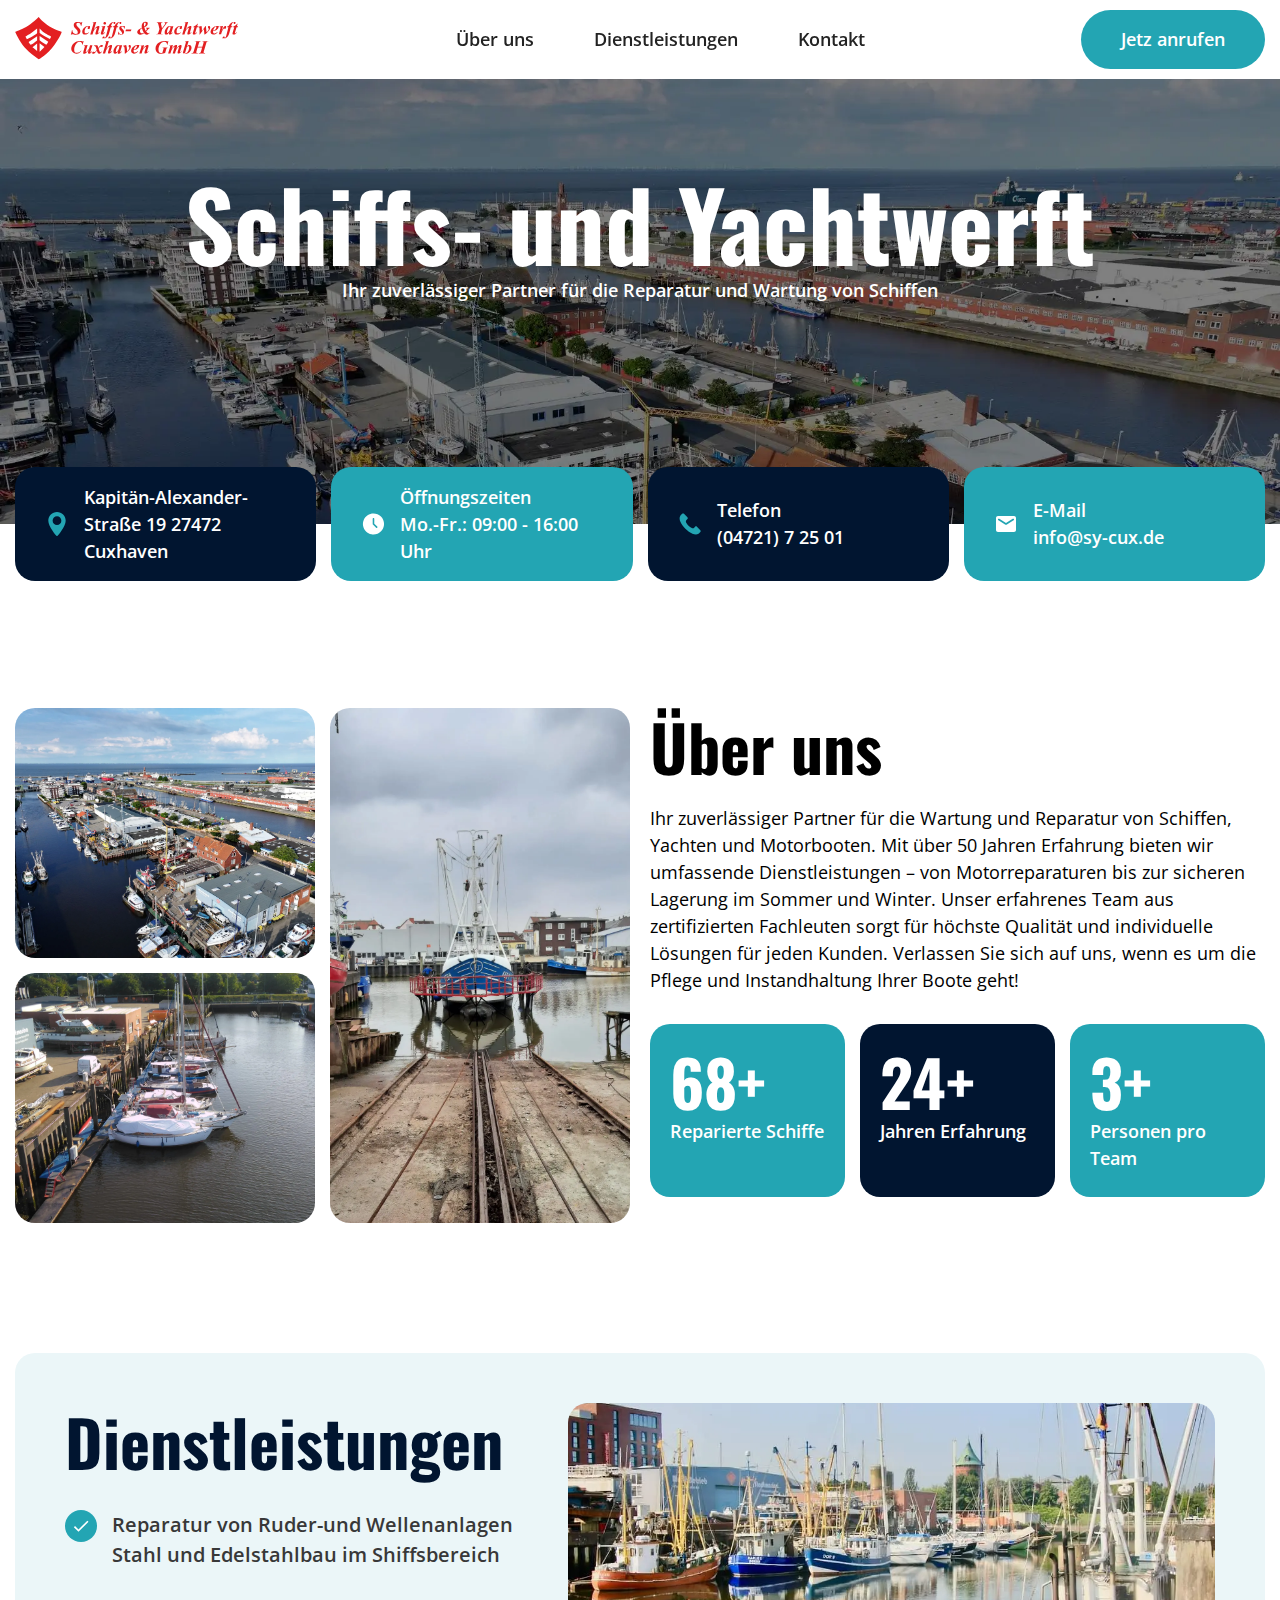
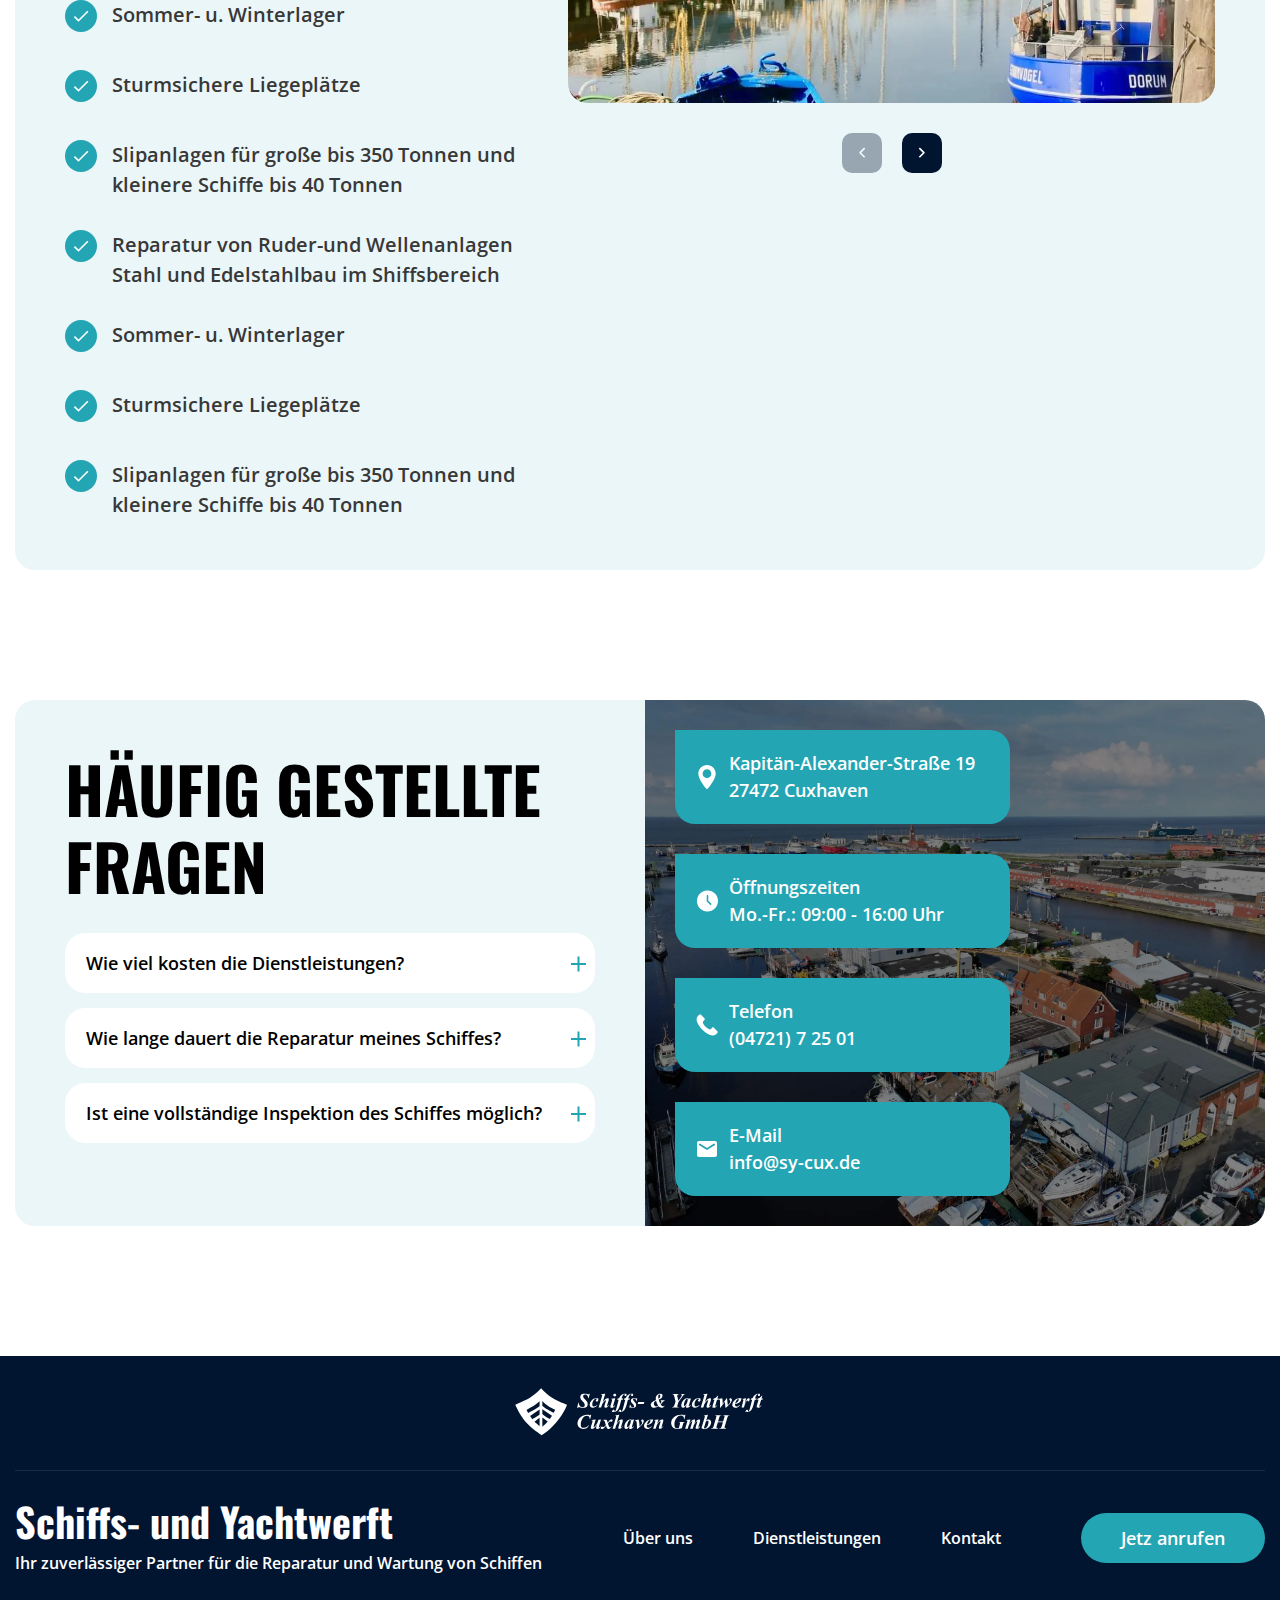
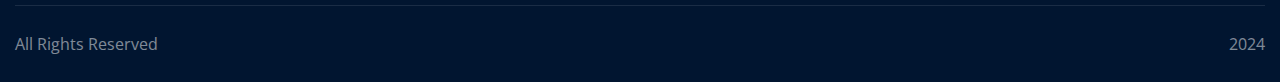
==== schiffs-undyachtwerft/index.html @ 31c9258f "Add files via upload" ====
<!DOCTYPE html>
<html lang="en">

<head>
	<title>Schiffs- und Yachtwerft Cuxhaven GmbH</title>
	<meta charset="UTF-8">
	<meta name="format-detection" content="telephone=no">
	<!-- <style>body{opacity: 0;}</style> -->
	<link rel="stylesheet" href="css/style.min.css?_v=20250122181125">
	<link rel="shortcut icon" href="favicon.ico">
	<!-- <meta name="robots" content="noindex, nofollow"> -->
	<meta name="viewport" content="width=device-width, initial-scale=1.0">
</head>

<body>
	<div class="wrapper">
		<header class="header">
			<div class="header__container">
				<div class="header__block">
					<a href="#home" class="header__logo">
						<svg viewBox="0 0 223 46" fill="none" xmlns="http://www.w3.org/2000/svg">
							<path d="M31.9892 9.8301C25.8283 5.43563 23.414 2.09583 23.414 2.09583C23.414 2.09583 16.3373 9.30276 10.9673 11.9259C5.61128 14.5356 0.241333 16.8342 0.241333 16.8342C0.241333 16.8342 4.00168 25.826 9.56589 32.1946C14.4085 37.7384 23.6221 43.9042 23.6221 43.9042C23.6221 43.9042 32.1974 39.1987 39.1769 29.4768C46.1426 19.7548 46.2536 16.6179 46.2536 16.6179C46.2536 16.6179 37.5673 13.7919 31.9892 9.8301ZM21.9154 35.8048C21.1244 35.1828 19.9866 34.2499 18.377 32.8301C18.0301 32.5326 17.6971 32.1946 17.3641 31.8566L21.9154 28.368V35.8048ZM21.9154 25.3527C21.1522 26.0153 20.0699 26.8401 18.6962 27.7055C17.2115 28.6384 16.1708 29.2334 15.4215 29.5985C14.7138 28.679 14.0478 27.7325 13.4511 26.8131L21.9154 20.9718V25.3527ZM21.9154 18.1188C21.5407 18.3621 21.1106 18.6596 20.6249 19.0382C19.0708 20.2551 14.6306 22.6214 11.7305 23.9871C10.8425 22.4186 10.3291 21.3369 10.3291 21.3369C10.3291 21.3369 11.6195 20.3904 14.7277 18.7272C16.7952 17.6185 20.0005 15.0764 21.9154 13.4944V18.1323V18.1188ZM24.3853 36.3727V28.057L29.1585 31.7078C27.2853 33.8036 25.3982 35.5073 24.3853 36.3727ZM32.8495 26.759C32.3084 27.6919 31.6701 28.6114 30.9902 29.4903C30.2825 29.1117 29.3667 28.5708 28.1317 27.8001C26.4111 26.7184 25.1484 25.6772 24.3714 24.9741V20.7014L32.9328 26.6102C32.905 26.6643 32.8773 26.7049 32.8495 26.759ZM34.5424 23.8248C31.6701 22.4321 27.6738 20.2822 26.203 19.1329C25.4815 18.565 24.8709 18.1728 24.3853 17.9024V13.4133C24.9125 14.0353 25.7312 14.8871 27.0633 16.0094C30.2825 18.7272 35.8606 21.2287 35.8606 21.2287C35.8606 21.2287 35.9161 21.3504 34.5424 23.8248Z" />
							<path d="M65.7013 10.9385H65.3682C65.3544 9.47821 64.3553 7.63929 62.6625 7.63929C60.9696 7.63929 60.8447 8.47762 60.8447 9.45117C60.8447 11.8174 64.841 12.9262 64.841 15.955C64.841 18.9838 62.6624 19.4841 60.4701 19.4841C58.2777 19.4841 59.0825 19.3759 58.3471 19.2272C57.9308 19.1596 57.348 19.0244 56.9456 19.0244C56.5432 19.0244 56.1408 19.1866 55.7245 19.4841H55.3638L56.4738 14.8868H56.8069C56.9317 16.7798 57.8614 18.7404 60.1093 18.7404C62.3572 18.7404 62.1768 17.875 62.1768 16.7798C62.1768 14.3189 58.2361 13.1155 58.2361 10.1272C58.2361 7.139 60.2203 6.84152 62.1768 6.84152C64.1333 6.84152 63.5089 6.99026 64.2165 7.16604C64.5773 7.26069 64.952 7.38238 65.3266 7.38238C65.7013 7.38238 66.0065 7.17956 66.3257 6.828H66.7142L65.7013 10.9385Z" />
							<path d="M73.444 17.2665C72.4726 18.4834 71.0018 19.4434 69.3783 19.4434C67.7549 19.4434 66.6309 18.4429 66.6309 16.7932C66.6309 14.0349 69.2535 10.9249 72.1951 10.9249C75.1368 10.9249 74.2904 11.3306 74.2904 12.4393C74.2904 13.5481 73.8047 13.8996 73.0277 13.8996C72.2506 13.8996 72.0286 13.5481 72.0286 13.0208C72.0286 12.1959 72.8473 12.1419 72.8473 11.7227C72.8473 11.3035 72.4865 11.317 72.2229 11.317C70.2803 11.317 68.9759 14.3053 68.9759 16.32C68.9759 18.3347 69.5448 18.1995 70.5855 18.1995C71.6262 18.1995 72.5281 17.6721 73.1387 17.0096L73.4162 17.253L73.444 17.2665Z" />
							<path d="M78.0923 14.8196L78.134 14.8602C78.9526 13.6027 80.6594 10.9389 82.4077 10.9389C84.1561 10.9389 83.601 11.5068 83.601 12.2235C83.601 12.9401 83.4345 13.2106 83.2958 13.6162L82.269 16.9966C82.2135 17.1588 82.0608 17.6726 82.0608 17.8619C82.0608 18.0512 82.1302 18.0783 82.2551 18.0783C82.6436 18.0783 83.1293 17.1994 83.379 16.9154L83.7398 17.1183C83.1431 18.1053 82.1857 19.3223 80.8952 19.3223C79.6048 19.3223 79.7019 18.9707 79.7019 18.3217C79.7019 17.6726 79.8684 17.3752 79.9794 16.983L80.9924 13.6027C81.0479 13.4404 81.1866 13.0348 81.1866 12.859C81.1866 12.6832 81.0756 12.6156 80.9091 12.6156C79.9101 12.6156 77.8564 15.8472 77.5789 16.7802L76.8296 19.2141H74.5679L77.5095 9.35694C77.5789 9.10003 77.7732 8.51861 77.7732 8.2617C77.7732 7.84254 77.343 7.70732 76.9823 7.70732H76.8019L76.899 7.38281L80.1737 6.85547H80.5067L78.1201 14.8602L78.0923 14.8196Z" />
							<path d="M87.6944 17.0502C87.625 17.253 87.4863 17.7669 87.4863 17.9562C87.4863 18.1455 87.5834 18.2266 87.7083 18.2266C88.1523 18.2266 88.7767 17.2801 89.0126 16.915L89.3318 17.0773C88.7351 18.1184 87.7222 19.43 86.3901 19.43C85.058 19.43 85.0996 19.0108 85.0996 18.2942C85.0996 17.5776 85.1968 17.564 85.3078 17.2125L86.4872 13.413C86.5566 13.156 86.7508 12.5746 86.7508 12.3177C86.7508 11.8985 86.3207 11.7769 85.9599 11.7769H85.7795L85.8767 11.4523L89.1514 10.925H89.4844L87.6805 17.0367L87.6944 17.0502ZM88.9432 6.828C89.6925 6.828 90.2892 7.40943 90.2892 8.13958C90.2892 8.86974 89.6925 9.45117 88.9432 9.45117C88.1939 9.45117 87.5973 8.86974 87.5973 8.13958C87.5973 7.40943 88.1939 6.828 88.9432 6.828Z" />
							<path d="M93.8275 16.1172C93.0921 18.8891 92.1069 23.1349 88.416 23.1349C84.725 23.1349 86.9313 22.9185 86.9313 22.1478C86.9313 21.3771 87.5002 21.2554 88.0136 21.2554C88.527 21.2554 88.8739 21.4988 88.8739 21.9856C88.8739 22.4723 88.5964 22.4723 88.5964 22.594C88.5964 22.7157 88.7212 22.7022 88.7768 22.7022C89.2902 22.7022 89.7897 22.3506 90.4141 20.0249L92.4538 12.2231H91.205L91.4825 11.1819C92.4538 11.1819 92.773 10.9115 93.1476 10.2084C94.1606 8.38297 95.4926 6.828 97.796 6.828C100.099 6.828 99.4334 7.09843 99.4334 8.01789C99.4334 8.93735 99.1142 9.01848 98.5176 9.01848C97.9209 9.01848 97.6711 8.70749 97.6711 8.23423C97.6711 7.76098 97.9764 7.62577 97.9764 7.44999C97.9764 7.27421 97.8654 7.23365 97.7267 7.23365C96.3807 7.23365 95.3261 10.0867 95.118 11.1819H96.4362L96.1309 12.2231H94.8405L93.8275 16.1308V16.1172Z" />
							<path d="M99.7248 16.1172C98.9893 18.8891 98.0042 23.1349 94.3132 23.1349C90.6222 23.1349 92.8285 22.9185 92.8285 22.1478C92.8285 21.3771 93.3835 21.2554 93.9108 21.2554C94.4381 21.2554 94.7711 21.4988 94.7711 21.9856C94.7711 22.4723 94.4936 22.4723 94.4936 22.594C94.4936 22.7157 94.6323 22.7022 94.674 22.7022C95.1874 22.7022 95.6869 22.3506 96.3113 20.0249L98.3511 12.2231H97.1022L97.3798 11.1819C98.3511 11.1819 98.6702 10.9115 99.0449 10.2084C100.058 8.38297 101.39 6.828 103.693 6.828C105.997 6.828 105.331 7.09843 105.331 8.01789C105.331 8.93735 105.011 9.01848 104.415 9.01848C103.818 9.01848 103.568 8.70749 103.568 8.23423C103.568 7.76098 103.874 7.62577 103.874 7.44999C103.874 7.27421 103.763 7.23365 103.624 7.23365C102.278 7.23365 101.223 10.0867 101.015 11.1819H102.333L102.028 12.2231H100.738L99.7248 16.1308V16.1172Z" />
							<path d="M108.633 13.67H108.3C108.314 12.6694 107.481 11.3713 106.357 11.3713C105.233 11.3713 105.386 11.6823 105.386 12.2367C105.386 13.4807 108.106 14.6705 108.106 16.7123C108.106 18.754 106.76 19.4571 105.178 19.4571C103.596 19.4571 104.359 19.4031 103.998 19.2949C103.679 19.2002 103.36 19.1056 103.041 19.1056C102.722 19.1056 102.597 19.2002 102.416 19.4571H102.056L102.5 16.4824H102.833C103.041 17.456 103.679 19.0245 105.025 19.0245C106.371 19.0245 106.205 18.6053 106.205 17.9698C106.205 16.3607 103.332 15.1979 103.332 13.1967C103.332 11.1955 104.623 10.9521 106.024 10.9521C107.426 10.9521 106.94 11.0198 107.453 11.1414C107.661 11.1955 107.925 11.2496 108.106 11.2496C108.286 11.2496 108.577 11.155 108.688 10.9521H109.021L108.605 13.697L108.633 13.67Z" />
							<path d="M115.377 14.2648L114.794 16.1037H109.452L110.034 14.2648H115.377Z" />
							<path d="M133.499 12.7369L133.401 13.0614C132.375 13.0614 130.848 15.6034 129.988 16.4282C130.515 17.1448 131.181 18.0373 132.18 18.0373C133.179 18.0373 132.874 17.8885 133.193 17.6181H133.499C133.054 18.7269 131.986 19.457 130.723 19.457C129.461 19.457 128.795 18.9432 128.059 18.1454C126.977 18.9297 125.617 19.457 124.257 19.457C122.162 19.457 121.107 18.0913 121.107 16.8609C121.107 15.6304 121.982 14.089 125.686 12.5205C125.617 12.0608 125.562 11.5199 125.562 11.0196C125.562 8.93732 127.019 6.81445 129.308 6.81445C131.598 6.81445 131.556 7.5987 131.556 8.63985C131.556 10.4788 129.738 11.4929 128.198 12.1284C128.573 13.4264 128.961 14.7245 129.641 15.8197C130.113 15.3871 130.612 14.4811 130.612 13.8727C130.612 13.2642 130.293 13.129 129.877 13.0749L129.974 12.7504H133.499V12.7369ZM123.869 15.7521C123.869 16.915 124.687 18.213 126.006 18.213C127.324 18.213 127.199 17.902 127.671 17.6046C126.769 16.266 126.186 14.7245 125.839 13.1831C124.771 13.6969 123.869 14.4811 123.869 15.7386V15.7521ZM129.599 8.76154C129.599 8.27477 129.433 7.51757 128.795 7.51757C127.879 7.51757 127.782 8.70746 127.782 9.39705C127.782 10.0866 127.879 10.7898 128.031 11.4658C128.989 10.8574 129.599 9.91087 129.599 8.76154Z" />
							<path d="M142.171 9.68138C141.921 8.65375 141.741 7.54499 140.45 7.43682L140.547 7.1123H146.486L146.389 7.43682C145.584 7.43682 144.724 7.73429 144.724 8.65375C144.724 9.57321 144.877 9.54617 144.946 9.84364L145.695 13.1834L147.569 10.682C147.985 10.1141 148.845 9.01883 148.845 8.34276C148.845 7.66668 148.359 7.43682 147.818 7.43682L147.915 7.1123H151.704L151.606 7.43682C151.176 7.43682 150.76 7.50443 149.914 8.65375L145.834 14.1705L145.071 16.7396C144.974 17.0641 144.752 17.7267 144.752 18.0376C144.752 18.8084 145.557 18.8625 146.403 18.8625L146.306 19.187H139.951L140.048 18.8625C141.616 18.8625 141.824 18.3486 142.282 16.8342L143.184 13.8595L142.185 9.68138H142.171Z" />
							<path d="M155.103 17.2124C155.089 17.3206 154.951 17.7803 154.951 17.8885C154.951 17.9967 155.062 18.1589 155.2 18.1589C155.63 18.1589 156.158 17.3747 156.38 17.0502L156.699 17.2124C156.074 18.3482 155.145 19.4435 153.716 19.4435C152.286 19.4435 152.647 19.119 152.647 18.497C152.647 17.875 152.772 17.7533 153.174 16.5228L153.133 16.4823C152.481 17.5775 151.371 19.4435 149.914 19.4435C148.457 19.4435 148.346 18.213 148.346 17.253C148.346 14.5081 150.899 10.9385 153.174 10.9385C155.45 10.9385 154.312 11.5469 154.409 12.2771H154.451L154.77 11.1819L156.949 11.0737L155.117 17.226L155.103 17.2124ZM151.246 17.7803C152.314 17.7803 154.021 14.5081 154.021 12.7368C154.021 10.9655 153.951 11.4793 153.327 11.4793C152.05 11.4793 150.718 15.4276 150.718 16.942C150.718 18.4564 150.829 17.7803 151.246 17.7803Z" />
							<path d="M164.608 17.2665C163.637 18.4834 162.166 19.4434 160.543 19.4434C158.919 19.4434 157.795 18.4429 157.795 16.7932C157.795 14.0349 160.418 10.9249 163.359 10.9249C166.301 10.9249 165.455 11.3306 165.455 12.4393C165.455 13.5481 164.969 13.8996 164.192 13.8996C163.415 13.8996 163.193 13.5481 163.193 13.0208C163.193 12.1959 164.025 12.1419 164.025 11.7227C164.025 11.3035 163.665 11.317 163.401 11.317C161.458 11.317 160.154 14.3053 160.154 16.32C160.154 18.3347 160.709 18.1995 161.764 18.1995C162.818 18.1995 163.706 17.6721 164.317 17.0096L164.594 17.253L164.608 17.2665Z" />
							<path d="M169.257 14.8196L169.298 14.8602C170.117 13.6027 171.824 10.9389 173.572 10.9389C175.32 10.9389 174.765 11.5068 174.765 12.2235C174.765 12.9401 174.599 13.2106 174.46 13.6162L173.433 16.9966C173.378 17.1588 173.225 17.6726 173.225 17.8619C173.225 18.0512 173.308 18.0783 173.419 18.0783C173.808 18.0783 174.307 17.1994 174.543 16.9154L174.904 17.1183C174.307 18.1053 173.35 19.3223 172.06 19.3223C170.769 19.3223 170.866 18.9707 170.866 18.3217C170.866 17.6726 171.033 17.3752 171.144 16.983L172.157 13.6027C172.212 13.4404 172.337 13.0348 172.337 12.859C172.337 12.6832 172.226 12.6156 172.06 12.6156C171.06 12.6156 169.007 15.8472 168.729 16.7802L167.98 19.2141H165.718L168.66 9.35694C168.729 9.10003 168.924 8.51861 168.924 8.2617C168.924 7.84254 168.493 7.70732 168.133 7.70732H167.952L168.049 7.38281L171.324 6.85547H171.657L169.27 14.8602L169.257 14.8196Z" />
							<path d="M180.524 11.1684H181.717L181.398 12.2095H180.218L178.761 17.1584C178.692 17.3747 178.553 17.8344 178.553 18.0508C178.553 18.2671 178.623 18.4023 178.789 18.4023C179.205 18.4023 179.844 17.5234 180.107 17.1719L180.427 17.3477C179.844 18.4023 178.817 19.43 177.499 19.43C176.181 19.43 176.236 19.0514 176.236 18.3753C176.236 17.6992 176.389 17.2936 176.541 16.8068L177.915 12.2095H176.68L176.874 11.5334C178.47 11.0467 179.719 9.96495 180.787 8.7345H181.259L180.524 11.1684Z" />
							<path d="M189.834 17.1854C190.681 16.4011 192.041 14.9949 192.041 13.8591C192.041 12.7233 191.25 12.7638 191.25 12.0202C191.25 11.2765 191.721 10.9384 192.374 10.9384C193.026 10.9384 193.511 11.6551 193.511 12.3041C193.511 14.738 190.265 17.6316 188.1 19.4434H187.767L187.184 13.9673L183.229 19.4434H182.841C182.896 18.6592 182.952 17.8209 182.952 17.0096C182.952 12.8315 182.952 12.0202 181.953 12.0202H181.62V11.6956L184.77 10.9249C185.2 11.8714 185.269 12.7909 185.269 15.698L185.311 15.7386L188.766 10.9384H189.154L189.834 17.1854Z" />
							<path d="M200.81 17.1448C199.7 18.497 198.41 19.4435 196.578 19.4435C194.746 19.4435 193.858 17.6586 193.858 17.0907C193.858 13.9538 196.897 10.9385 200.13 10.9385C203.363 10.9385 201.684 11.3036 201.684 12.1825C201.684 13.0613 200.38 15.6169 196.37 15.8603C196.328 16.1578 196.3 16.4688 196.3 16.7662C196.3 17.6586 196.828 18.2806 197.757 18.2806C198.687 18.2806 199.756 17.6181 200.533 16.915L200.81 17.1583V17.1448ZM199.589 12.0878C199.589 11.7633 199.45 11.5199 199.103 11.5199C197.979 11.5199 196.661 14.4 196.467 15.387C198.063 15.387 199.603 13.6698 199.603 12.0878H199.589Z" />
							<path d="M204.82 15.9009L204.862 15.9414C206.721 11.6686 207.582 10.9385 208.442 10.9385C209.302 10.9385 209.302 11.4252 209.302 11.9796C209.302 12.534 208.997 13.7915 208.248 13.7915C207.498 13.7915 207.679 13.0208 207.29 13.0208C206.694 13.0208 205.167 15.3194 204.293 19.2001H202.087L203.641 13.1019C203.71 12.8315 203.752 12.6692 203.752 12.3582C203.752 12.0472 203.322 11.8174 202.961 11.8174H202.767L202.864 11.4929L205.861 10.9655H206.194L204.806 15.9279L204.82 15.9009Z" />
							<path d="M212.924 16.1172C212.188 18.8891 211.203 23.1349 207.512 23.1349C203.821 23.1349 206.027 22.9185 206.027 22.1478C206.027 21.3771 206.596 21.2554 207.11 21.2554C207.623 21.2554 207.97 21.4988 207.97 21.9856C207.97 22.4723 207.693 22.4723 207.693 22.594C207.693 22.7157 207.817 22.7022 207.887 22.7022C208.386 22.7022 208.9 22.3506 209.51 20.0249L211.55 12.2231H210.301L210.579 11.1819C211.55 11.1819 211.869 10.9115 212.244 10.2084C213.257 8.38297 214.589 6.828 216.892 6.828C219.196 6.828 218.516 7.09843 218.516 8.01789C218.516 8.93735 218.197 9.01848 217.6 9.01848C217.003 9.01848 216.753 8.70749 216.753 8.23423C216.753 7.76098 217.059 7.62577 217.059 7.44999C217.059 7.27421 216.948 7.23365 216.809 7.23365C215.463 7.23365 214.408 10.0867 214.2 11.1819H215.505L215.199 12.2231H213.909L212.896 16.1308L212.924 16.1172Z" />
							<path d="M219.889 11.1684H221.083L220.764 12.2095H219.584L218.127 17.1584C218.058 17.3747 217.919 17.8344 217.919 18.0508C217.919 18.2671 218.002 18.4023 218.169 18.4023C218.585 18.4023 219.223 17.5234 219.487 17.1719L219.806 17.3477C219.223 18.4023 218.197 19.43 216.878 19.43C215.56 19.43 215.63 19.0514 215.63 18.3753C215.63 17.6992 215.782 17.2936 215.935 16.8068L217.309 12.2095H216.074L216.254 11.5334C217.85 11.0467 219.099 9.96495 220.167 8.7345H220.639L219.903 11.1684H219.889Z" />
							<path d="M65.8539 35.3583C64.6189 37.2513 63.1619 38.3465 60.7753 38.3465C58.3887 38.3465 55.7523 36.5211 55.7523 33.5599C55.7523 28.9356 60.0954 25.704 64.05 25.704C68.0046 25.704 65.3266 25.8527 65.9371 26.015C66.2146 26.1096 66.4644 26.1772 66.7558 26.1772C67.0472 26.1772 67.4357 25.9609 67.6716 25.704H68.0046L67.0611 29.5441H66.728C66.7142 27.9621 65.9094 26.4341 64.0639 26.4341C60.8169 26.4341 58.6801 31.0585 58.6801 34.1549C58.6801 37.2513 59.5542 37.3189 61.5524 37.3189C63.5505 37.3189 64.3691 36.5482 65.3543 35.3448H65.8261L65.8539 35.3583Z" />
							<path d="M70.2664 35.6693C70.2109 35.8315 70.0721 36.2507 70.0721 36.44C70.0721 36.6293 70.1832 36.6834 70.3358 36.6834C71.2793 36.6834 73.1248 33.7222 73.5411 32.8839L74.4014 30.0714L76.7187 29.9632L74.9981 35.7504C74.9426 35.9262 74.7205 36.6428 74.7205 36.8051C74.7205 36.9673 74.8177 37.062 74.9287 37.062C75.0952 37.062 75.7751 36.2913 76.0526 35.8721L76.3579 36.0884C75.7751 37.1296 74.8593 38.333 73.5134 38.333C72.1674 38.333 72.3478 37.9544 72.3478 37.2918C72.3478 36.6293 72.5143 36.2507 73.0277 34.6281L72.9861 34.5876C72.1813 35.7504 70.5301 38.333 68.8788 38.333C67.2276 38.333 67.6439 37.7921 67.6439 37.089C67.6439 36.3859 67.8104 36.0884 67.9214 35.6422L68.976 32.316C69.0592 32.059 69.2396 31.4776 69.2396 31.2207C69.2396 30.8015 68.8095 30.6799 68.4487 30.6799H68.2544L68.3515 30.3553L71.6262 29.828H71.9593L70.2525 35.6693H70.2664Z" />
							<path d="M81.4781 29.8279C82.0608 30.7068 82.4771 31.7074 82.6991 32.7351C83.3929 31.7886 84.5307 29.8279 85.8906 29.8279C87.2504 29.8279 86.959 30.1389 86.959 30.8015C86.959 31.464 86.5982 31.7886 86.0293 31.7886C85.4604 31.7886 85.1551 31.5857 84.8083 31.5857C83.9202 31.5857 83.3097 32.7486 82.9211 33.4111C83.1987 34.1548 83.7953 37.0078 84.7389 37.0078C85.6824 37.0078 85.5437 36.5211 85.9599 35.9667L86.2791 36.1425C85.7518 37.0214 84.7389 38.3329 83.5872 38.3329C81.936 38.3329 81.6446 36.6157 81.1867 35.3988C80.368 36.3588 79.0637 38.3329 77.6622 38.3329C76.2607 38.3329 76.5938 37.9814 76.5938 37.3594C76.5938 36.7374 77.0378 36.3182 77.6622 36.3182C78.2866 36.3182 77.9675 36.3318 78.1895 36.4399C78.3699 36.5346 78.6613 36.6563 78.8694 36.6563C79.7852 36.6563 80.479 35.4394 81.0063 34.7903L80.1599 32.0455C79.8962 31.3829 79.6603 30.6392 78.8139 30.6392C77.9675 30.6392 78.4254 30.6392 78.2727 30.6798V30.3553L81.5197 29.8009L81.4781 29.8279Z" />
							<path d="M90.5803 33.7083L90.622 33.7488C91.4406 32.4913 93.1474 29.8276 94.8957 29.8276C96.6441 29.8276 96.089 30.3955 96.089 31.1122C96.089 31.8288 95.9225 32.0992 95.7838 32.5049L94.7569 35.8852C94.7014 36.0475 94.5488 36.5613 94.5488 36.7506C94.5488 36.9399 94.6182 36.9669 94.7431 36.9669C95.1316 36.9669 95.6172 36.0881 95.867 35.8041L96.2278 36.0069C95.6311 36.994 94.6737 38.2109 93.3832 38.2109C92.0928 38.2109 92.176 37.8594 92.176 37.2103C92.176 36.5613 92.3426 36.2638 92.4536 35.8717L93.4665 32.4913C93.522 32.3291 93.6608 31.9234 93.6608 31.7477C93.6608 31.5719 93.5497 31.5043 93.3832 31.5043C92.3842 31.5043 90.3306 34.7359 90.053 35.6689L89.3037 38.1028H87.042L89.9837 28.2456C90.053 27.9887 90.2473 27.4073 90.2473 27.1504C90.2473 26.7312 89.8172 26.596 89.4564 26.596H89.276L89.3731 26.2715L92.6478 25.7441H92.9808L90.6081 33.7488L90.5803 33.7083Z" />
							<path d="M104.359 36.102C104.345 36.2101 104.207 36.6699 104.207 36.778C104.207 36.8862 104.318 37.0485 104.456 37.0485C104.887 37.0485 105.414 36.2642 105.636 35.9397L105.955 36.102C105.331 37.2378 104.401 38.333 102.972 38.333C101.542 38.333 101.903 38.0085 101.903 37.3865C101.903 36.7645 102.028 36.6428 102.431 35.4124L102.389 35.3718C101.737 36.467 100.627 38.333 99.1697 38.333C97.7128 38.333 97.5879 37.1025 97.5879 36.1425C97.5879 33.3977 100.141 29.828 102.417 29.828C104.692 29.828 103.554 30.4365 103.652 31.1666H103.693L104.012 30.0714L106.191 29.9632L104.359 36.1155V36.102ZM100.502 36.6699C101.57 36.6699 103.277 33.3977 103.277 31.6264C103.277 29.855 103.208 30.3689 102.583 30.3689C101.307 30.3689 99.9745 34.3171 99.9745 35.8315C99.9745 37.3459 100.086 36.6699 100.502 36.6699Z" />
							<path d="M110.173 29.828C110.853 31.6534 111.047 33.6951 111.047 36.0614C111.838 35.3448 113.406 33.8304 113.406 32.7622C113.406 31.694 112.615 31.6669 112.615 30.9232C112.615 30.1796 113.087 29.8415 113.739 29.8415C114.392 29.8415 114.877 30.5582 114.877 31.2072C114.877 33.7492 111.339 36.5346 109.16 38.3465H108.827C108.827 35.9938 108.73 32.9379 108.328 31.694C108.175 31.2342 107.967 30.9232 107.454 30.9232H107.121V30.5987L110.173 29.828Z" />
							<path d="M122.037 36.0344C120.927 37.3865 119.637 38.333 117.805 38.333C115.973 38.333 115.085 36.5482 115.085 35.9803C115.085 32.8433 118.124 29.828 121.357 29.828C124.59 29.828 122.911 30.1931 122.911 31.072C122.911 31.9509 121.607 34.5064 117.597 34.7498C117.555 35.0473 117.527 35.3583 117.527 35.6557C117.527 36.5482 118.055 37.1702 118.984 37.1702C119.914 37.1702 120.996 36.5076 121.76 35.8045L122.037 36.0479V36.0344ZM120.816 30.9773C120.816 30.6528 120.691 30.4094 120.33 30.4094C119.206 30.4094 117.888 33.2895 117.694 34.2766C119.29 34.2766 120.83 32.5593 120.83 30.9773H120.816Z" />
							<path d="M126.741 33.7087L126.783 33.7492C127.601 32.4917 129.308 29.828 131.056 29.828C132.805 29.828 132.25 30.3959 132.25 31.1125C132.25 31.8292 132.083 32.0996 131.944 32.5052L130.918 35.8856C130.862 36.0479 130.709 36.5617 130.709 36.751C130.709 36.9403 130.779 36.9673 130.904 36.9673C131.292 36.9673 131.778 36.0884 132.028 35.8045L132.388 36.0073C131.792 36.9944 130.834 38.2113 129.544 38.2113C128.253 38.2113 128.351 37.8597 128.351 37.2107C128.351 36.5617 128.517 36.2642 128.628 35.8721L129.641 32.4917C129.697 32.3295 129.835 31.9238 129.835 31.748C129.835 31.5723 129.724 31.5047 129.558 31.5047C128.573 31.5047 126.505 34.7363 126.228 35.6693L125.478 38.1031H123.217L124.993 32.3565C125.062 32.0996 125.256 31.5182 125.256 31.2613C125.256 30.8421 124.826 30.7204 124.465 30.7204H124.285L124.382 30.3959L127.657 29.8686H127.99L126.769 33.7627L126.741 33.7087Z" />
							<path d="M151.093 29.5849H150.76C150.705 27.7189 150.066 26.4074 147.971 26.4074C144.516 26.4074 142.213 30.883 142.213 34.0199C142.213 37.1569 143.434 37.7248 144.946 37.7248C146.459 37.7248 145.696 37.6167 146.084 37.4679L146.986 34.4932C147.042 34.2498 147.291 33.5061 147.291 33.2898C147.291 32.4379 146.445 32.4379 145.973 32.4379L146.07 32.1134H151.454L151.357 32.4379C150.483 32.4379 150.219 32.8977 149.747 34.5067L148.79 37.6437C147.513 38.1575 146.126 38.3603 144.766 38.3603C139.993 38.3603 139.299 34.5473 139.299 33.1005C139.299 28.6114 143.697 25.7178 147.999 25.7178C152.3 25.7178 149.331 25.8259 150.177 26.0152C150.386 26.0693 150.705 26.164 150.927 26.164C151.246 26.164 151.51 25.9612 151.676 25.7313H152.037L151.121 29.5984L151.093 29.5849Z" />
							<path d="M155.395 33.6005L155.436 33.6411C156.227 32.4376 157.753 29.828 159.446 29.828C161.139 29.828 160.57 30.2336 160.57 30.9097C160.57 31.5858 160.459 32.0996 159.932 33.614L159.974 33.6546C160.765 32.4647 162.291 29.8415 163.873 29.8415C165.455 29.8415 165.066 30.4094 165.066 31.1261C165.066 31.8427 164.9 32.1131 164.761 32.5188L163.734 35.8991C163.678 36.0614 163.526 36.5752 163.526 36.7645C163.526 36.9538 163.595 36.9809 163.706 36.9809C164.095 36.9809 164.594 36.102 164.83 35.818L165.191 36.0208C164.594 37.0079 163.637 38.2248 162.346 38.2248C161.056 38.2248 161.139 37.8733 161.139 37.2242C161.139 36.5752 161.306 36.2777 161.417 35.8856L162.43 32.5052C162.485 32.343 162.624 31.9373 162.624 31.7616C162.624 31.5858 162.513 31.5182 162.346 31.5182C161.777 31.5182 159.793 34.0873 159.21 36.0073L158.586 38.1031H156.269L157.934 32.4917C157.989 32.3295 158.114 31.9238 158.114 31.748C158.114 31.5723 158.003 31.5047 157.837 31.5047C157.268 31.5047 155.284 34.0737 154.701 35.9938L154.076 38.0896H151.745L153.521 32.343C153.591 32.0861 153.785 31.5047 153.785 31.2478C153.785 30.8286 153.355 30.7069 152.994 30.7069H152.8L152.897 30.3824L156.172 29.855H156.505L155.339 33.6411L155.395 33.6005Z" />
							<path d="M170.492 31.0454L170.533 31.0859C170.811 30.7614 171.13 30.4504 171.491 30.207C171.851 29.9637 172.24 29.8284 172.712 29.8284C174.266 29.8284 174.974 31.0589 174.974 32.4246C174.974 35.1829 172.573 38.347 169.562 38.347C166.551 38.347 167.328 38.0225 166.343 37.4681L169.09 28.2329C169.16 27.976 169.354 27.3946 169.354 27.1377C169.354 26.7185 168.924 26.5833 168.563 26.5833H168.383L168.48 26.2588L171.754 25.7314H172.087L170.492 31.0589V31.0454ZM168.563 37.5492C168.827 37.7115 169.007 37.8196 169.326 37.8196C171.144 37.8196 172.587 34.6421 172.587 32.411C172.587 30.18 172.337 31.0995 171.616 31.0995C170.478 31.0995 170.075 32.3705 169.867 33.1142L168.549 37.5492H168.563Z" />
							<path d="M185.685 31.5583L186.629 28.3808C186.684 28.1374 186.934 27.3937 186.934 27.1773C186.934 26.3255 186.088 26.3255 185.436 26.3255L185.533 26.001H191.666L191.569 26.3255C190.126 26.3255 189.862 26.7852 189.39 28.3943L187.239 35.6959C187.184 35.9392 186.934 36.6829 186.934 36.8993C186.934 37.7646 187.781 37.7646 188.433 37.7646L188.336 38.0892H182.203L182.3 37.7646C183.743 37.7646 184.006 37.3049 184.478 35.6959L185.477 32.3155H180.968L179.969 35.6959C179.913 35.9392 179.663 36.6829 179.663 36.8993C179.663 37.7646 180.51 37.7646 181.162 37.7646L181.065 38.0892H174.932L175.029 37.7646C176.472 37.7646 176.735 37.3049 177.207 35.6959L179.358 28.3943C179.414 28.1509 179.663 27.4072 179.663 27.1909C179.663 26.339 178.817 26.339 178.165 26.339L178.262 26.0145H184.395L184.298 26.339C182.855 26.339 182.591 26.7987 182.119 28.4078L181.162 31.5853H185.699L185.685 31.5583Z" />
						</svg>
					</a>
					<div class="header__menu menu">
						<button type="button" class="menu__icon icon-menu"><span></span></button>
						<nav class="menu__body">
							<ul class="menu__list">
								<li class="menu__item"><a href="#uberuns" class="menu__link">Über uns</a></li>
								<li class="menu__item"><a href="#dienstleistungen" class="menu__link">Dienstleistungen</a></li>
								<li class="menu__item"><a href="#kontakt" class="menu__link">Kontakt</a></li>
							</ul>
						</nav>
					</div>
					<a target="_blank" class="header__link" href="tel:+49472172501">Jetz anrufen</a>
				</div>
			</div>
		</header>
		<main class="page">
			<div id="home" class="page__home home">
				<div class="home__block">
					<h1 class="home__title">
						Schiffs- und Yachtwerft
					</h1>
					<h2 class="home__subtitle">
						Ihr zuverlässiger Partner für die Reparatur und Wartung von Schiffen
					</h2>
				</div>
				<div class="home__info">
					<div class="home__container">
						<ul class="home__list">
							<li class="home__item">
								<a target="_blank" href="https://maps.app.goo.gl/8616LRtzc6htKbvu9" class="home__adress link">
									<div class="link__svg">
										<svg viewBox="0 0 24 24" fill="none" xmlns="http://www.w3.org/2000/svg">
											<path d="M12 0C7.20726 0 3.30811 3.89916 3.30811 8.69184C3.30811 14.6397 11.0865 23.3715 11.4177 23.7404C11.7287 24.0868 12.2718 24.0862 12.5823 23.7404C12.9135 23.3715 20.6919 14.6397 20.6919 8.69184C20.6918 3.89916 16.7927 0 12 0ZM12 13.065C9.58865 13.065 7.62693 11.1032 7.62693 8.69184C7.62693 6.2805 9.5887 4.31878 12 4.31878C14.4113 4.31878 16.373 6.28055 16.373 8.69189C16.373 11.1032 14.4113 13.065 12 13.065Z" />
										</svg>
									</div>
									<div class="link__text">
										<span class="link__title">
											Kapitän-Alexander-Straße 19 27472 Cuxhaven
										</span>
									</div>
								</a>
							</li>
							<li class="home__item">
								<span class="home__openinghours link">
									<div class="link__svg">
										<svg viewBox="0 0 25 24" fill="none" xmlns="http://www.w3.org/2000/svg">
											<path fill-rule="evenodd" clip-rule="evenodd" d="M13 1C10.8244 1 8.69767 1.64514 6.88873 2.85383C5.07979 4.06253 3.66989 5.78049 2.83733 7.79048C2.00477 9.80047 1.78693 12.0122 2.21137 14.146C2.6358 16.2798 3.68345 18.2398 5.22183 19.7782C6.76021 21.3165 8.72022 22.3642 10.854 22.7886C12.9878 23.2131 15.1995 22.9952 17.2095 22.1627C19.2195 21.3301 20.9375 19.9202 22.1462 18.1113C23.3549 16.3023 24 14.1756 24 12C24 10.5555 23.7155 9.12506 23.1627 7.79048C22.6099 6.4559 21.7996 5.24327 20.7782 4.22182C19.7567 3.20038 18.5441 2.39013 17.2095 1.83732C15.8749 1.28452 14.4445 1 13 1ZM16.883 15.883C16.8066 15.9598 16.7157 16.0207 16.6157 16.0622C16.5156 16.1038 16.4083 16.1252 16.3 16.1252C16.1917 16.1252 16.0844 16.1038 15.9844 16.0622C15.8843 16.0207 15.7935 15.9598 15.717 15.883L12.417 12.583C12.3402 12.5066 12.2793 12.4157 12.2378 12.3157C12.1963 12.2156 12.1749 12.1083 12.175 12V6.5C12.175 6.28119 12.2619 6.07135 12.4166 5.91664C12.5714 5.76192 12.7812 5.675 13 5.675C13.2188 5.675 13.4286 5.76192 13.5834 5.91664C13.7381 6.07135 13.825 6.28119 13.825 6.5V11.6579L16.883 14.717C16.9596 14.7935 17.0204 14.8844 17.0619 14.9844C17.1034 15.0845 17.1247 15.1917 17.1247 15.3C17.1247 15.4083 17.1034 15.5155 17.0619 15.6156C17.0204 15.7156 16.9596 15.8065 16.883 15.883Z" />
										</svg>
									</div>
									<div class="link__text">
										<span class="link__title">
											Öffnungszeiten
										</span>
										<span class="link__description">
											Mo.-Fr.: 09:00 - 16:00 Uhr
										</span>
									</div>
								</span>
							</li>
							<li class="home__item">
								<a target="_blank" href="tel:+49472172501" class="home__tel link">
									<div class="link__svg">
										<svg viewBox="0 0 25 24" fill="none" xmlns="http://www.w3.org/2000/svg">
											<path fill-rule="evenodd" clip-rule="evenodd" d="M23.264 20.3513C23.1179 20.4969 22.9418 20.6831 22.755 20.8801C22.2889 21.3748 21.7066 21.9898 21.3416 22.2392C19.4215 23.5513 16.8526 22.9235 15.0355 22.1663C12.6384 21.1675 10.0286 19.3265 7.68534 16.9827C5.33987 14.6389 3.49909 12.0282 2.50032 9.63232C1.74411 7.81473 1.11494 5.24518 2.42728 3.32446C2.67649 2.95922 3.29285 2.3778 3.78688 1.91077C3.98452 1.72454 4.16928 1.54859 4.31537 1.40296C4.57473 1.14488 4.92572 1 5.2916 1C5.65747 1 6.00846 1.14488 6.26782 1.40296L9.80089 4.9352C10.0588 5.19456 10.2036 5.54547 10.2036 5.91126C10.2036 6.27705 10.0588 6.62797 9.80089 6.88733L8.83844 7.8479C8.51701 8.16699 8.30721 8.58135 8.24025 9.02931C8.17329 9.47726 8.25275 9.93486 8.46682 10.334C9.79062 12.8327 11.8343 14.8761 14.3331 16.1996C14.7321 16.4136 15.1896 16.493 15.6374 16.4259C16.0852 16.3588 16.4994 16.1489 16.8182 15.8274L17.7783 14.8667C18.0376 14.6087 18.3886 14.4638 18.7545 14.4638C19.1204 14.4638 19.4714 14.6087 19.7307 14.8667L23.264 18.3996C23.522 18.6588 23.6667 19.0097 23.6667 19.3754C23.6667 19.7411 23.522 20.092 23.264 20.3513Z" />
										</svg>
									</div>
									<div class="link__text">
										<span class="link__title">
											Telefon
										</span>
										<span class="link__description">
											(04721) 7 25 01
										</span>
									</div>
								</a>
							</li>
							<li class="home__item">
								<a target="_blank" href="mailto:info@sy-cux.de" class="home__mail link">
									<div class="link__svg">
										<svg viewBox="0 0 24 24" fill="none" xmlns="http://www.w3.org/2000/svg">
											<path d="M20 4H4C2.9 4 2.01 4.9 2.01 6L2 18C2 19.1 2.9 20 4 20H20C21.1 20 22 19.1 22 18V6C22 4.9 21.1 4 20 4ZM19.6 8.25L12.53 12.67C12.21 12.87 11.79 12.87 11.47 12.67L4.4 8.25C4.29973 8.19371 4.21192 8.11766 4.14189 8.02645C4.07186 7.93525 4.02106 7.83078 3.99258 7.71937C3.96409 7.60796 3.9585 7.49194 3.97616 7.37831C3.99381 7.26468 4.03434 7.15581 4.09528 7.0583C4.15623 6.96079 4.23632 6.87666 4.33073 6.811C4.42513 6.74533 4.53187 6.69951 4.6445 6.6763C4.75712 6.65309 4.87328 6.65297 4.98595 6.67595C5.09863 6.69893 5.20546 6.74453 5.3 6.81L12 11L18.7 6.81C18.7945 6.74453 18.9014 6.69893 19.014 6.67595C19.1267 6.65297 19.2429 6.65309 19.3555 6.6763C19.4681 6.69951 19.5749 6.74533 19.6693 6.811C19.7637 6.87666 19.8438 6.96079 19.9047 7.0583C19.9657 7.15581 20.0062 7.26468 20.0238 7.37831C20.0415 7.49194 20.0359 7.60796 20.0074 7.71937C19.9789 7.83078 19.9281 7.93525 19.8581 8.02645C19.7881 8.11766 19.7003 8.19371 19.6 8.25Z" />
										</svg>
									</div>
									<div class="link__text">
										<span class="link__title">
											E-Mail
										</span>
										<span class="link__description">
											info@sy-cux.de
										</span>
									</div>
								</a>
							</li>
						</ul>
					</div>
				</div>
			</div>
			<div id="uberuns" class="page__aboutus aboutus">
				<div class="aboutus__container">
					<div class="aboutus__blockimg">
						<div class="aboutus__img span1">
							<img class="some-block__image ibg" data-src="img/IMG-20240530-WA0024.webp" alt="Image">
						</div>
						<div class="aboutus__img span2">
							<img class="some-block__image ibg" data-src="img/IMG-20240424-WA0007.webp" alt="Image">
						</div>
						<div class="aboutus__img span1">
							<img class="some-block__image ibg" data-src="img/IMG-20240424-WA0008.webp" alt="Image">
						</div>
					</div>
					<div class="aboutus__information">
						<h2 class="aboutus__title">
							Über uns
						</h2>
						<h3 class="aboutus__subtitle">
							Ihr zuverlässiger Partner für die Wartung und Reparatur von Schiffen, Yachten und Motorbooten. Mit über 50 Jahren Erfahrung bieten wir umfassende Dienstleistungen – von Motorreparaturen bis zur sicheren Lagerung im Sommer und Winter. Unser erfahrenes Team aus zertifizierten Fachleuten sorgt für höchste Qualität und individuelle Lösungen für jeden Kunden. Verlassen Sie sich auf uns, wenn es um die Pflege und Instandhaltung Ihrer Boote geht!
						</h3>
						<div data-watch class="aboutus__counters counters">
							<div class="counters__block">
								<div data-digits-counter data-digits-counter-speed="2500" class="counters__item">
									140
								</div>
								<div class="counters__text">
									Reparierte Schiffe
								</div>
							</div>
							<div class="counters__block">
								<div data-digits-counter data-digits-counter-speed="2500" class="counters__item">
									50
								</div>
								<div class="counters__text">
									Jahren Erfahrung
								</div>
							</div>
							<div class="counters__block">
								<div data-digits-counter data-digits-counter-speed="2500" class="counters__item">
									7
								</div>
								<div class="counters__text">
									Personen pro Team
								</div>
							</div>
						</div>
					</div>
				</div>
			</div>
			<div id="dienstleistungen" class="page__services services">
				<div class="services__container">
					<div class="services__block">
						<div class="services__info">
							<h2 class="services__title">
								Dienstleistungen
							</h2>
							<ul class="services__list">
								<li class="services__item">
									Reparatur von Ruder-und Wellenanlagen Stahl und Edelstahlbau im Shiffsbereich
								</li>
								<li class="services__item">
									Sommer- u. Winterlager
								</li>
								<li class="services__item">
									Sturmsichere Liegeplätze
								</li>
								<li class="services__item">
									Slipanlagen für große bis 350 Tonnen und kleinere Schiffe bis 40 Tonnen
								</li>
								<li class="services__item">
									Reparatur von Ruder-und Wellenanlagen Stahl und Edelstahlbau im Shiffsbereich
								</li>
								<li class="services__item">
									Sommer- u. Winterlager
								</li>
								<li class="services__item">
									Sturmsichere Liegeplätze
								</li>
								<li class="services__item">
									Slipanlagen für große bis 350 Tonnen und kleinere Schiffe bis 40 Tonnen
								</li>
							</ul>
						</div>
						<!-- Оболонка слайдера -->
						<div class="services__slider swiper">
							<!-- Частина слайдера, що рухається -->
							<div class="services__wrapper swiper-wrapper">
								<!-- Слайд 1 -->
								<div class="services__slide swiper-slide">
									<div class="services__media">
										<img class="services__img ibg" data-src="img/IMG-20240424-WA0005.webp" alt="#">
									</div>
								</div>
								<!-- Слайд 2 -->
								<div class="services__slide swiper-slide">
									<img class="services__img ibg" data-src="img/IMG-20240424-WA0006.webp" alt="#">
								</div>
								<!-- Слайд 3 -->
								<div class="services__slide swiper-slide">
									<img class="services__img ibg" data-src="img/IMG-20240424-WA0007.webp" alt="#">
								</div>
								<!-- Слайд 4 -->
								<div class="services__slide swiper-slide">
									<img class="services__img ibg" data-src="img/IMG-20240424-WA0008.webp" alt="#">
								</div>
								<!-- Слайд 5 -->
								<div class="services__slide swiper-slide">
									<img class="services__img ibg" data-src="img/IMG-20240424-WA0009.webp" alt="#">
								</div>
								<!-- Слайд 6 -->
								<div class="services__slide swiper-slide">
									<img class="services__img ibg" data-src="img/IMG-20240424-WA0010.webp" alt="#">
								</div>
								<!-- Слайд 7 -->
								<div class="services__slide swiper-slide">
									<img class="services__img ibg" data-src="img/IMG-20240530-WA0021.webp" alt="#">
								</div>
								<!-- Слайд 8 -->
								<div class="services__slide swiper-slide">
									<img class="services__img ibg" data-src="img/IMG-20240530-WA0023.webp" alt="#">
								</div>
								<!-- Слайд 9 -->
								<div class="services__slide swiper-slide">
									<img class="services__img ibg" data-src="img/IMG-20240530-WA0024.webp" alt="#">
								</div>
							</div>
							<!-- Якщо потрібна навігація (ліворуч/праворуч) -->
							<div class="services__navigation">
								<button type="button" class="services__button swiper-button-prev">
									<svg viewBox="0 0 31 31" fill="none" xmlns="http://www.w3.org/2000/svg">
										<path fill-rule="evenodd" clip-rule="evenodd" d="M11.6613 15.8886L18.7325 22.9598L20.5 21.1923L14.3125 15.0048L20.5 8.8173L18.7325 7.0498L11.6613 14.1211C11.4269 14.3555 11.2953 14.6733 11.2953 15.0048C11.2953 15.3363 11.4269 15.6541 11.6613 15.8886Z" />
									</svg>
								</button>
								<button type="button" class="services__button swiper-button-next">
									<svg viewBox="0 0 31 31" fill="none" xmlns="http://www.w3.org/2000/svg">
										<path fill-rule="evenodd" clip-rule="evenodd" d="M19.3387 15.8886L12.2675 22.9598L10.5 21.1923L16.6875 15.0048L10.5 8.8173L12.2675 7.0498L19.3387 14.1211C19.5731 14.3555 19.7047 14.6733 19.7047 15.0048C19.7047 15.3363 19.5731 15.6541 19.3387 15.8886Z" />
									</svg>
								</button>
							</div>
						</div>
					</div>
				</div>
			</div>
			<div id="kontakt" class="page__additionalquestions additionalquestions">
				<div class="additionalquestions__container">
					<div class="additionalquestions__block">
						<div class="additionalquestions__questions">
							<h2 class="additionalquestions__title">
								häufig gestellte Fragen
							</h2>
							<div data-spollers class="spollers">
								<details class="spollers__item">
									<summary class="spollers__title">
										Wie viel kosten die Dienstleistungen?
									</summary>
									<div class="spollers__body">
										Die Dauer der Reparatur hängt vom Umfang der Arbeiten ab. In der Regel benötigen wir 1-2 Wochen. Bei kleineren Reparaturen kann es schneller gehen.
									</div>
								</details>
								<details class="spollers__item">
									<summary class="spollers__title">
										Wie lange dauert die Reparatur meines Schiffes?
									</summary>
									<div class="spollers__body">
										Die Dauer der Reparatur hängt vom Umfang der Arbeiten ab. In der Regel benötigen wir 1-2 Wochen. Bei kleineren Reparaturen kann es schneller gehen.
									</div>
								</details>
								<details class="spollers__item">
									<summary class="spollers__title">
										Ist eine vollständige Inspektion des Schiffes möglich?
									</summary>
									<div class="spollers__body">
										Die Dauer der Reparatur hängt vom Umfang der Arbeiten ab. In der Regel benötigen wir 1-2 Wochen. Bei kleineren Reparaturen kann es schneller gehen.
									</div>
								</details>
							</div>
						</div>
						<div class="additionalquestions__info">
							<ul class="additionalquestions__list">
								<li class="additionalquestions__item">
									<a target="_blank" href="https://maps.app.goo.gl/8616LRtzc6htKbvu9" class="additionalquestions__adress">
										<div class="additionalquestions__svg">
											<svg viewBox="0 0 24 24" fill="none" xmlns="http://www.w3.org/2000/svg">
												<path d="M12 0C7.20726 0 3.30811 3.89916 3.30811 8.69184C3.30811 14.6397 11.0865 23.3715 11.4177 23.7404C11.7287 24.0868 12.2718 24.0862 12.5823 23.7404C12.9135 23.3715 20.6919 14.6397 20.6919 8.69184C20.6918 3.89916 16.7927 0 12 0ZM12 13.065C9.58865 13.065 7.62693 11.1032 7.62693 8.69184C7.62693 6.2805 9.5887 4.31878 12 4.31878C14.4113 4.31878 16.373 6.28055 16.373 8.69189C16.373 11.1032 14.4113 13.065 12 13.065Z" />
											</svg>
										</div>
										<div class="additionalquestions__text">
											<span class="additionalquestions__subtitle">
												Kapitän-Alexander-Straße 19 27472 Cuxhaven
											</span>
										</div>
									</a>
								</li>
								<li class="additionalquestions__item">
									<span class="additionalquestions__openinghours">
										<div class="additionalquestions__svg">
											<svg viewBox="0 0 25 24" fill="none" xmlns="http://www.w3.org/2000/svg">
												<path fill-rule="evenodd" clip-rule="evenodd" d="M13 1C10.8244 1 8.69767 1.64514 6.88873 2.85383C5.07979 4.06253 3.66989 5.78049 2.83733 7.79048C2.00477 9.80047 1.78693 12.0122 2.21137 14.146C2.6358 16.2798 3.68345 18.2398 5.22183 19.7782C6.76021 21.3165 8.72022 22.3642 10.854 22.7886C12.9878 23.2131 15.1995 22.9952 17.2095 22.1627C19.2195 21.3301 20.9375 19.9202 22.1462 18.1113C23.3549 16.3023 24 14.1756 24 12C24 10.5555 23.7155 9.12506 23.1627 7.79048C22.6099 6.4559 21.7996 5.24327 20.7782 4.22182C19.7567 3.20038 18.5441 2.39013 17.2095 1.83732C15.8749 1.28452 14.4445 1 13 1ZM16.883 15.883C16.8066 15.9598 16.7157 16.0207 16.6157 16.0622C16.5156 16.1038 16.4083 16.1252 16.3 16.1252C16.1917 16.1252 16.0844 16.1038 15.9844 16.0622C15.8843 16.0207 15.7935 15.9598 15.717 15.883L12.417 12.583C12.3402 12.5066 12.2793 12.4157 12.2378 12.3157C12.1963 12.2156 12.1749 12.1083 12.175 12V6.5C12.175 6.28119 12.2619 6.07135 12.4166 5.91664C12.5714 5.76192 12.7812 5.675 13 5.675C13.2188 5.675 13.4286 5.76192 13.5834 5.91664C13.7381 6.07135 13.825 6.28119 13.825 6.5V11.6579L16.883 14.717C16.9596 14.7935 17.0204 14.8844 17.0619 14.9844C17.1034 15.0845 17.1247 15.1917 17.1247 15.3C17.1247 15.4083 17.1034 15.5155 17.0619 15.6156C17.0204 15.7156 16.9596 15.8065 16.883 15.883Z" />
											</svg>
										</div>
										<div class="additionalquestions__text">
											<span class="additionalquestions__subtitle">
												Öffnungszeiten
											</span>
											<span class="additionalquestions__description">
												Mo.-Fr.: 09:00 - 16:00 Uhr
											</span>
										</div>
									</span>
								</li>
								<li class="additionalquestions__item">
									<a target="_blank" href="tel:+49472172501" class="additionalquestions__tel">
										<div class="additionalquestions__svg">
											<svg viewBox="0 0 25 24" fill="none" xmlns="http://www.w3.org/2000/svg">
												<path fill-rule="evenodd" clip-rule="evenodd" d="M23.264 20.3513C23.1179 20.4969 22.9418 20.6831 22.755 20.8801C22.2889 21.3748 21.7066 21.9898 21.3416 22.2392C19.4215 23.5513 16.8526 22.9235 15.0355 22.1663C12.6384 21.1675 10.0286 19.3265 7.68534 16.9827C5.33987 14.6389 3.49909 12.0282 2.50032 9.63232C1.74411 7.81473 1.11494 5.24518 2.42728 3.32446C2.67649 2.95922 3.29285 2.3778 3.78688 1.91077C3.98452 1.72454 4.16928 1.54859 4.31537 1.40296C4.57473 1.14488 4.92572 1 5.2916 1C5.65747 1 6.00846 1.14488 6.26782 1.40296L9.80089 4.9352C10.0588 5.19456 10.2036 5.54547 10.2036 5.91126C10.2036 6.27705 10.0588 6.62797 9.80089 6.88733L8.83844 7.8479C8.51701 8.16699 8.30721 8.58135 8.24025 9.02931C8.17329 9.47726 8.25275 9.93486 8.46682 10.334C9.79062 12.8327 11.8343 14.8761 14.3331 16.1996C14.7321 16.4136 15.1896 16.493 15.6374 16.4259C16.0852 16.3588 16.4994 16.1489 16.8182 15.8274L17.7783 14.8667C18.0376 14.6087 18.3886 14.4638 18.7545 14.4638C19.1204 14.4638 19.4714 14.6087 19.7307 14.8667L23.264 18.3996C23.522 18.6588 23.6667 19.0097 23.6667 19.3754C23.6667 19.7411 23.522 20.092 23.264 20.3513Z" />
											</svg>
										</div>
										<div class="additionalquestions__text">
											<span class="additionalquestions__subtitle">
												Telefon
											</span>
											<span class="additionalquestions__description">
												(04721) 7 25 01
											</span>
										</div>
									</a>
								</li>
								<li class="additionalquestions__item">
									<a target="_blank" href="mailto:info@sy-cux.de" class="additionalquestions__mail">
										<div class="additionalquestions__svg">
											<svg viewBox="0 0 24 24" fill="none" xmlns="http://www.w3.org/2000/svg">
												<path d="M20 4H4C2.9 4 2.01 4.9 2.01 6L2 18C2 19.1 2.9 20 4 20H20C21.1 20 22 19.1 22 18V6C22 4.9 21.1 4 20 4ZM19.6 8.25L12.53 12.67C12.21 12.87 11.79 12.87 11.47 12.67L4.4 8.25C4.29973 8.19371 4.21192 8.11766 4.14189 8.02645C4.07186 7.93525 4.02106 7.83078 3.99258 7.71937C3.96409 7.60796 3.9585 7.49194 3.97616 7.37831C3.99381 7.26468 4.03434 7.15581 4.09528 7.0583C4.15623 6.96079 4.23632 6.87666 4.33073 6.811C4.42513 6.74533 4.53187 6.69951 4.6445 6.6763C4.75712 6.65309 4.87328 6.65297 4.98595 6.67595C5.09863 6.69893 5.20546 6.74453 5.3 6.81L12 11L18.7 6.81C18.7945 6.74453 18.9014 6.69893 19.014 6.67595C19.1267 6.65297 19.2429 6.65309 19.3555 6.6763C19.4681 6.69951 19.5749 6.74533 19.6693 6.811C19.7637 6.87666 19.8438 6.96079 19.9047 7.0583C19.9657 7.15581 20.0062 7.26468 20.0238 7.37831C20.0415 7.49194 20.0359 7.60796 20.0074 7.71937C19.9789 7.83078 19.9281 7.93525 19.8581 8.02645C19.7881 8.11766 19.7003 8.19371 19.6 8.25Z" />
											</svg>
										</div>
										<div class="additionalquestions__text">
											<span class="additionalquestions__subtitle">
												E-Mail
											</span>
											<span class="additionalquestions__description">
												info@sy-cux.de
											</span>
										</div>
									</a>
								</li>
							</ul>
						</div>
					</div>
				</div>
			</div>
		</main>
		<footer class="footer">
			<div class="footer__container">
				<div class="footer__main">
					<div class="footer__block">
						<a href="#home" class="footer__logo">
							<svg viewBox="0 0 223 46" fill="none" xmlns="http://www.w3.org/2000/svg">
								<path d="M31.9892 9.8301C25.8283 5.43563 23.414 2.09583 23.414 2.09583C23.414 2.09583 16.3373 9.30276 10.9673 11.9259C5.61128 14.5356 0.241333 16.8342 0.241333 16.8342C0.241333 16.8342 4.00168 25.826 9.56589 32.1946C14.4085 37.7384 23.6221 43.9042 23.6221 43.9042C23.6221 43.9042 32.1974 39.1987 39.1769 29.4768C46.1426 19.7548 46.2536 16.6179 46.2536 16.6179C46.2536 16.6179 37.5673 13.7919 31.9892 9.8301ZM21.9154 35.8048C21.1244 35.1828 19.9866 34.2499 18.377 32.8301C18.0301 32.5326 17.6971 32.1946 17.3641 31.8566L21.9154 28.368V35.8048ZM21.9154 25.3527C21.1522 26.0153 20.0699 26.8401 18.6962 27.7055C17.2115 28.6384 16.1708 29.2334 15.4215 29.5985C14.7138 28.679 14.0478 27.7325 13.4511 26.8131L21.9154 20.9718V25.3527ZM21.9154 18.1188C21.5407 18.3621 21.1106 18.6596 20.6249 19.0382C19.0708 20.2551 14.6306 22.6214 11.7305 23.9871C10.8425 22.4186 10.3291 21.3369 10.3291 21.3369C10.3291 21.3369 11.6195 20.3904 14.7277 18.7272C16.7952 17.6185 20.0005 15.0764 21.9154 13.4944V18.1323V18.1188ZM24.3853 36.3727V28.057L29.1585 31.7078C27.2853 33.8036 25.3982 35.5073 24.3853 36.3727ZM32.8495 26.759C32.3084 27.6919 31.6701 28.6114 30.9902 29.4903C30.2825 29.1117 29.3667 28.5708 28.1317 27.8001C26.4111 26.7184 25.1484 25.6772 24.3714 24.9741V20.7014L32.9328 26.6102C32.905 26.6643 32.8773 26.7049 32.8495 26.759ZM34.5424 23.8248C31.6701 22.4321 27.6738 20.2822 26.203 19.1329C25.4815 18.565 24.8709 18.1728 24.3853 17.9024V13.4133C24.9125 14.0353 25.7312 14.8871 27.0633 16.0094C30.2825 18.7272 35.8606 21.2287 35.8606 21.2287C35.8606 21.2287 35.9161 21.3504 34.5424 23.8248Z" />
								<path d="M65.7013 10.9385H65.3682C65.3544 9.47821 64.3553 7.63929 62.6625 7.63929C60.9696 7.63929 60.8447 8.47762 60.8447 9.45117C60.8447 11.8174 64.841 12.9262 64.841 15.955C64.841 18.9838 62.6624 19.4841 60.4701 19.4841C58.2777 19.4841 59.0825 19.3759 58.3471 19.2272C57.9308 19.1596 57.348 19.0244 56.9456 19.0244C56.5432 19.0244 56.1408 19.1866 55.7245 19.4841H55.3638L56.4738 14.8868H56.8069C56.9317 16.7798 57.8614 18.7404 60.1093 18.7404C62.3572 18.7404 62.1768 17.875 62.1768 16.7798C62.1768 14.3189 58.2361 13.1155 58.2361 10.1272C58.2361 7.139 60.2203 6.84152 62.1768 6.84152C64.1333 6.84152 63.5089 6.99026 64.2165 7.16604C64.5773 7.26069 64.952 7.38238 65.3266 7.38238C65.7013 7.38238 66.0065 7.17956 66.3257 6.828H66.7142L65.7013 10.9385Z" />
								<path d="M73.444 17.2665C72.4726 18.4834 71.0018 19.4434 69.3783 19.4434C67.7549 19.4434 66.6309 18.4429 66.6309 16.7932C66.6309 14.0349 69.2535 10.9249 72.1951 10.9249C75.1368 10.9249 74.2904 11.3306 74.2904 12.4393C74.2904 13.5481 73.8047 13.8996 73.0277 13.8996C72.2506 13.8996 72.0286 13.5481 72.0286 13.0208C72.0286 12.1959 72.8473 12.1419 72.8473 11.7227C72.8473 11.3035 72.4865 11.317 72.2229 11.317C70.2803 11.317 68.9759 14.3053 68.9759 16.32C68.9759 18.3347 69.5448 18.1995 70.5855 18.1995C71.6262 18.1995 72.5281 17.6721 73.1387 17.0096L73.4162 17.253L73.444 17.2665Z" />
								<path d="M78.0923 14.8196L78.134 14.8602C78.9526 13.6027 80.6594 10.9389 82.4077 10.9389C84.1561 10.9389 83.601 11.5068 83.601 12.2235C83.601 12.9401 83.4345 13.2106 83.2958 13.6162L82.269 16.9966C82.2135 17.1588 82.0608 17.6726 82.0608 17.8619C82.0608 18.0512 82.1302 18.0783 82.2551 18.0783C82.6436 18.0783 83.1293 17.1994 83.379 16.9154L83.7398 17.1183C83.1431 18.1053 82.1857 19.3223 80.8952 19.3223C79.6048 19.3223 79.7019 18.9707 79.7019 18.3217C79.7019 17.6726 79.8684 17.3752 79.9794 16.983L80.9924 13.6027C81.0479 13.4404 81.1866 13.0348 81.1866 12.859C81.1866 12.6832 81.0756 12.6156 80.9091 12.6156C79.9101 12.6156 77.8564 15.8472 77.5789 16.7802L76.8296 19.2141H74.5679L77.5095 9.35694C77.5789 9.10003 77.7732 8.51861 77.7732 8.2617C77.7732 7.84254 77.343 7.70732 76.9823 7.70732H76.8019L76.899 7.38281L80.1737 6.85547H80.5067L78.1201 14.8602L78.0923 14.8196Z" />
								<path d="M87.6944 17.0502C87.625 17.253 87.4863 17.7669 87.4863 17.9562C87.4863 18.1455 87.5834 18.2266 87.7083 18.2266C88.1523 18.2266 88.7767 17.2801 89.0126 16.915L89.3318 17.0773C88.7351 18.1184 87.7222 19.43 86.3901 19.43C85.058 19.43 85.0996 19.0108 85.0996 18.2942C85.0996 17.5776 85.1968 17.564 85.3078 17.2125L86.4872 13.413C86.5566 13.156 86.7508 12.5746 86.7508 12.3177C86.7508 11.8985 86.3207 11.7769 85.9599 11.7769H85.7795L85.8767 11.4523L89.1514 10.925H89.4844L87.6805 17.0367L87.6944 17.0502ZM88.9432 6.828C89.6925 6.828 90.2892 7.40943 90.2892 8.13958C90.2892 8.86974 89.6925 9.45117 88.9432 9.45117C88.1939 9.45117 87.5973 8.86974 87.5973 8.13958C87.5973 7.40943 88.1939 6.828 88.9432 6.828Z" />
								<path d="M93.8275 16.1172C93.0921 18.8891 92.1069 23.1349 88.416 23.1349C84.725 23.1349 86.9313 22.9185 86.9313 22.1478C86.9313 21.3771 87.5002 21.2554 88.0136 21.2554C88.527 21.2554 88.8739 21.4988 88.8739 21.9856C88.8739 22.4723 88.5964 22.4723 88.5964 22.594C88.5964 22.7157 88.7212 22.7022 88.7768 22.7022C89.2902 22.7022 89.7897 22.3506 90.4141 20.0249L92.4538 12.2231H91.205L91.4825 11.1819C92.4538 11.1819 92.773 10.9115 93.1476 10.2084C94.1606 8.38297 95.4926 6.828 97.796 6.828C100.099 6.828 99.4334 7.09843 99.4334 8.01789C99.4334 8.93735 99.1142 9.01848 98.5176 9.01848C97.9209 9.01848 97.6711 8.70749 97.6711 8.23423C97.6711 7.76098 97.9764 7.62577 97.9764 7.44999C97.9764 7.27421 97.8654 7.23365 97.7267 7.23365C96.3807 7.23365 95.3261 10.0867 95.118 11.1819H96.4362L96.1309 12.2231H94.8405L93.8275 16.1308V16.1172Z" />
								<path d="M99.7248 16.1172C98.9893 18.8891 98.0042 23.1349 94.3132 23.1349C90.6222 23.1349 92.8285 22.9185 92.8285 22.1478C92.8285 21.3771 93.3835 21.2554 93.9108 21.2554C94.4381 21.2554 94.7711 21.4988 94.7711 21.9856C94.7711 22.4723 94.4936 22.4723 94.4936 22.594C94.4936 22.7157 94.6323 22.7022 94.674 22.7022C95.1874 22.7022 95.6869 22.3506 96.3113 20.0249L98.3511 12.2231H97.1022L97.3798 11.1819C98.3511 11.1819 98.6702 10.9115 99.0449 10.2084C100.058 8.38297 101.39 6.828 103.693 6.828C105.997 6.828 105.331 7.09843 105.331 8.01789C105.331 8.93735 105.011 9.01848 104.415 9.01848C103.818 9.01848 103.568 8.70749 103.568 8.23423C103.568 7.76098 103.874 7.62577 103.874 7.44999C103.874 7.27421 103.763 7.23365 103.624 7.23365C102.278 7.23365 101.223 10.0867 101.015 11.1819H102.333L102.028 12.2231H100.738L99.7248 16.1308V16.1172Z" />
								<path d="M108.633 13.67H108.3C108.314 12.6694 107.481 11.3713 106.357 11.3713C105.233 11.3713 105.386 11.6823 105.386 12.2367C105.386 13.4807 108.106 14.6705 108.106 16.7123C108.106 18.754 106.76 19.4571 105.178 19.4571C103.596 19.4571 104.359 19.4031 103.998 19.2949C103.679 19.2002 103.36 19.1056 103.041 19.1056C102.722 19.1056 102.597 19.2002 102.416 19.4571H102.056L102.5 16.4824H102.833C103.041 17.456 103.679 19.0245 105.025 19.0245C106.371 19.0245 106.205 18.6053 106.205 17.9698C106.205 16.3607 103.332 15.1979 103.332 13.1967C103.332 11.1955 104.623 10.9521 106.024 10.9521C107.426 10.9521 106.94 11.0198 107.453 11.1414C107.661 11.1955 107.925 11.2496 108.106 11.2496C108.286 11.2496 108.577 11.155 108.688 10.9521H109.021L108.605 13.697L108.633 13.67Z" />
								<path d="M115.377 14.2648L114.794 16.1037H109.452L110.034 14.2648H115.377Z" />
								<path d="M133.499 12.7369L133.401 13.0614C132.375 13.0614 130.848 15.6034 129.988 16.4282C130.515 17.1448 131.181 18.0373 132.18 18.0373C133.179 18.0373 132.874 17.8885 133.193 17.6181H133.499C133.054 18.7269 131.986 19.457 130.723 19.457C129.461 19.457 128.795 18.9432 128.059 18.1454C126.977 18.9297 125.617 19.457 124.257 19.457C122.162 19.457 121.107 18.0913 121.107 16.8609C121.107 15.6304 121.982 14.089 125.686 12.5205C125.617 12.0608 125.562 11.5199 125.562 11.0196C125.562 8.93732 127.019 6.81445 129.308 6.81445C131.598 6.81445 131.556 7.5987 131.556 8.63985C131.556 10.4788 129.738 11.4929 128.198 12.1284C128.573 13.4264 128.961 14.7245 129.641 15.8197C130.113 15.3871 130.612 14.4811 130.612 13.8727C130.612 13.2642 130.293 13.129 129.877 13.0749L129.974 12.7504H133.499V12.7369ZM123.869 15.7521C123.869 16.915 124.687 18.213 126.006 18.213C127.324 18.213 127.199 17.902 127.671 17.6046C126.769 16.266 126.186 14.7245 125.839 13.1831C124.771 13.6969 123.869 14.4811 123.869 15.7386V15.7521ZM129.599 8.76154C129.599 8.27477 129.433 7.51757 128.795 7.51757C127.879 7.51757 127.782 8.70746 127.782 9.39705C127.782 10.0866 127.879 10.7898 128.031 11.4658C128.989 10.8574 129.599 9.91087 129.599 8.76154Z" />
								<path d="M142.171 9.68138C141.921 8.65375 141.741 7.54499 140.45 7.43682L140.547 7.1123H146.486L146.389 7.43682C145.584 7.43682 144.724 7.73429 144.724 8.65375C144.724 9.57321 144.877 9.54617 144.946 9.84364L145.695 13.1834L147.569 10.682C147.985 10.1141 148.845 9.01883 148.845 8.34276C148.845 7.66668 148.359 7.43682 147.818 7.43682L147.915 7.1123H151.704L151.606 7.43682C151.176 7.43682 150.76 7.50443 149.914 8.65375L145.834 14.1705L145.071 16.7396C144.974 17.0641 144.752 17.7267 144.752 18.0376C144.752 18.8084 145.557 18.8625 146.403 18.8625L146.306 19.187H139.951L140.048 18.8625C141.616 18.8625 141.824 18.3486 142.282 16.8342L143.184 13.8595L142.185 9.68138H142.171Z" />
								<path d="M155.103 17.2124C155.089 17.3206 154.951 17.7803 154.951 17.8885C154.951 17.9967 155.062 18.1589 155.2 18.1589C155.63 18.1589 156.158 17.3747 156.38 17.0502L156.699 17.2124C156.074 18.3482 155.145 19.4435 153.716 19.4435C152.286 19.4435 152.647 19.119 152.647 18.497C152.647 17.875 152.772 17.7533 153.174 16.5228L153.133 16.4823C152.481 17.5775 151.371 19.4435 149.914 19.4435C148.457 19.4435 148.346 18.213 148.346 17.253C148.346 14.5081 150.899 10.9385 153.174 10.9385C155.45 10.9385 154.312 11.5469 154.409 12.2771H154.451L154.77 11.1819L156.949 11.0737L155.117 17.226L155.103 17.2124ZM151.246 17.7803C152.314 17.7803 154.021 14.5081 154.021 12.7368C154.021 10.9655 153.951 11.4793 153.327 11.4793C152.05 11.4793 150.718 15.4276 150.718 16.942C150.718 18.4564 150.829 17.7803 151.246 17.7803Z" />
								<path d="M164.608 17.2665C163.637 18.4834 162.166 19.4434 160.543 19.4434C158.919 19.4434 157.795 18.4429 157.795 16.7932C157.795 14.0349 160.418 10.9249 163.359 10.9249C166.301 10.9249 165.455 11.3306 165.455 12.4393C165.455 13.5481 164.969 13.8996 164.192 13.8996C163.415 13.8996 163.193 13.5481 163.193 13.0208C163.193 12.1959 164.025 12.1419 164.025 11.7227C164.025 11.3035 163.665 11.317 163.401 11.317C161.458 11.317 160.154 14.3053 160.154 16.32C160.154 18.3347 160.709 18.1995 161.764 18.1995C162.818 18.1995 163.706 17.6721 164.317 17.0096L164.594 17.253L164.608 17.2665Z" />
								<path d="M169.257 14.8196L169.298 14.8602C170.117 13.6027 171.824 10.9389 173.572 10.9389C175.32 10.9389 174.765 11.5068 174.765 12.2235C174.765 12.9401 174.599 13.2106 174.46 13.6162L173.433 16.9966C173.378 17.1588 173.225 17.6726 173.225 17.8619C173.225 18.0512 173.308 18.0783 173.419 18.0783C173.808 18.0783 174.307 17.1994 174.543 16.9154L174.904 17.1183C174.307 18.1053 173.35 19.3223 172.06 19.3223C170.769 19.3223 170.866 18.9707 170.866 18.3217C170.866 17.6726 171.033 17.3752 171.144 16.983L172.157 13.6027C172.212 13.4404 172.337 13.0348 172.337 12.859C172.337 12.6832 172.226 12.6156 172.06 12.6156C171.06 12.6156 169.007 15.8472 168.729 16.7802L167.98 19.2141H165.718L168.66 9.35694C168.729 9.10003 168.924 8.51861 168.924 8.2617C168.924 7.84254 168.493 7.70732 168.133 7.70732H167.952L168.049 7.38281L171.324 6.85547H171.657L169.27 14.8602L169.257 14.8196Z" />
								<path d="M180.524 11.1684H181.717L181.398 12.2095H180.218L178.761 17.1584C178.692 17.3747 178.553 17.8344 178.553 18.0508C178.553 18.2671 178.623 18.4023 178.789 18.4023C179.205 18.4023 179.844 17.5234 180.107 17.1719L180.427 17.3477C179.844 18.4023 178.817 19.43 177.499 19.43C176.181 19.43 176.236 19.0514 176.236 18.3753C176.236 17.6992 176.389 17.2936 176.541 16.8068L177.915 12.2095H176.68L176.874 11.5334C178.47 11.0467 179.719 9.96495 180.787 8.7345H181.259L180.524 11.1684Z" />
								<path d="M189.834 17.1854C190.681 16.4011 192.041 14.9949 192.041 13.8591C192.041 12.7233 191.25 12.7638 191.25 12.0202C191.25 11.2765 191.721 10.9384 192.374 10.9384C193.026 10.9384 193.511 11.6551 193.511 12.3041C193.511 14.738 190.265 17.6316 188.1 19.4434H187.767L187.184 13.9673L183.229 19.4434H182.841C182.896 18.6592 182.952 17.8209 182.952 17.0096C182.952 12.8315 182.952 12.0202 181.953 12.0202H181.62V11.6956L184.77 10.9249C185.2 11.8714 185.269 12.7909 185.269 15.698L185.311 15.7386L188.766 10.9384H189.154L189.834 17.1854Z" />
								<path d="M200.81 17.1448C199.7 18.497 198.41 19.4435 196.578 19.4435C194.746 19.4435 193.858 17.6586 193.858 17.0907C193.858 13.9538 196.897 10.9385 200.13 10.9385C203.363 10.9385 201.684 11.3036 201.684 12.1825C201.684 13.0613 200.38 15.6169 196.37 15.8603C196.328 16.1578 196.3 16.4688 196.3 16.7662C196.3 17.6586 196.828 18.2806 197.757 18.2806C198.687 18.2806 199.756 17.6181 200.533 16.915L200.81 17.1583V17.1448ZM199.589 12.0878C199.589 11.7633 199.45 11.5199 199.103 11.5199C197.979 11.5199 196.661 14.4 196.467 15.387C198.063 15.387 199.603 13.6698 199.603 12.0878H199.589Z" />
								<path d="M204.82 15.9009L204.862 15.9414C206.721 11.6686 207.582 10.9385 208.442 10.9385C209.302 10.9385 209.302 11.4252 209.302 11.9796C209.302 12.534 208.997 13.7915 208.248 13.7915C207.498 13.7915 207.679 13.0208 207.29 13.0208C206.694 13.0208 205.167 15.3194 204.293 19.2001H202.087L203.641 13.1019C203.71 12.8315 203.752 12.6692 203.752 12.3582C203.752 12.0472 203.322 11.8174 202.961 11.8174H202.767L202.864 11.4929L205.861 10.9655H206.194L204.806 15.9279L204.82 15.9009Z" />
								<path d="M212.924 16.1172C212.188 18.8891 211.203 23.1349 207.512 23.1349C203.821 23.1349 206.027 22.9185 206.027 22.1478C206.027 21.3771 206.596 21.2554 207.11 21.2554C207.623 21.2554 207.97 21.4988 207.97 21.9856C207.97 22.4723 207.693 22.4723 207.693 22.594C207.693 22.7157 207.817 22.7022 207.887 22.7022C208.386 22.7022 208.9 22.3506 209.51 20.0249L211.55 12.2231H210.301L210.579 11.1819C211.55 11.1819 211.869 10.9115 212.244 10.2084C213.257 8.38297 214.589 6.828 216.892 6.828C219.196 6.828 218.516 7.09843 218.516 8.01789C218.516 8.93735 218.197 9.01848 217.6 9.01848C217.003 9.01848 216.753 8.70749 216.753 8.23423C216.753 7.76098 217.059 7.62577 217.059 7.44999C217.059 7.27421 216.948 7.23365 216.809 7.23365C215.463 7.23365 214.408 10.0867 214.2 11.1819H215.505L215.199 12.2231H213.909L212.896 16.1308L212.924 16.1172Z" />
								<path d="M219.889 11.1684H221.083L220.764 12.2095H219.584L218.127 17.1584C218.058 17.3747 217.919 17.8344 217.919 18.0508C217.919 18.2671 218.002 18.4023 218.169 18.4023C218.585 18.4023 219.223 17.5234 219.487 17.1719L219.806 17.3477C219.223 18.4023 218.197 19.43 216.878 19.43C215.56 19.43 215.63 19.0514 215.63 18.3753C215.63 17.6992 215.782 17.2936 215.935 16.8068L217.309 12.2095H216.074L216.254 11.5334C217.85 11.0467 219.099 9.96495 220.167 8.7345H220.639L219.903 11.1684H219.889Z" />
								<path d="M65.8539 35.3583C64.6189 37.2513 63.1619 38.3465 60.7753 38.3465C58.3887 38.3465 55.7523 36.5211 55.7523 33.5599C55.7523 28.9356 60.0954 25.704 64.05 25.704C68.0046 25.704 65.3266 25.8527 65.9371 26.015C66.2146 26.1096 66.4644 26.1772 66.7558 26.1772C67.0472 26.1772 67.4357 25.9609 67.6716 25.704H68.0046L67.0611 29.5441H66.728C66.7142 27.9621 65.9094 26.4341 64.0639 26.4341C60.8169 26.4341 58.6801 31.0585 58.6801 34.1549C58.6801 37.2513 59.5542 37.3189 61.5524 37.3189C63.5505 37.3189 64.3691 36.5482 65.3543 35.3448H65.8261L65.8539 35.3583Z" />
								<path d="M70.2664 35.6693C70.2109 35.8315 70.0721 36.2507 70.0721 36.44C70.0721 36.6293 70.1832 36.6834 70.3358 36.6834C71.2793 36.6834 73.1248 33.7222 73.5411 32.8839L74.4014 30.0714L76.7187 29.9632L74.9981 35.7504C74.9426 35.9262 74.7205 36.6428 74.7205 36.8051C74.7205 36.9673 74.8177 37.062 74.9287 37.062C75.0952 37.062 75.7751 36.2913 76.0526 35.8721L76.3579 36.0884C75.7751 37.1296 74.8593 38.333 73.5134 38.333C72.1674 38.333 72.3478 37.9544 72.3478 37.2918C72.3478 36.6293 72.5143 36.2507 73.0277 34.6281L72.9861 34.5876C72.1813 35.7504 70.5301 38.333 68.8788 38.333C67.2276 38.333 67.6439 37.7921 67.6439 37.089C67.6439 36.3859 67.8104 36.0884 67.9214 35.6422L68.976 32.316C69.0592 32.059 69.2396 31.4776 69.2396 31.2207C69.2396 30.8015 68.8095 30.6799 68.4487 30.6799H68.2544L68.3515 30.3553L71.6262 29.828H71.9593L70.2525 35.6693H70.2664Z" />
								<path d="M81.4781 29.8279C82.0608 30.7068 82.4771 31.7074 82.6991 32.7351C83.3929 31.7886 84.5307 29.8279 85.8906 29.8279C87.2504 29.8279 86.959 30.1389 86.959 30.8015C86.959 31.464 86.5982 31.7886 86.0293 31.7886C85.4604 31.7886 85.1551 31.5857 84.8083 31.5857C83.9202 31.5857 83.3097 32.7486 82.9211 33.4111C83.1987 34.1548 83.7953 37.0078 84.7389 37.0078C85.6824 37.0078 85.5437 36.5211 85.9599 35.9667L86.2791 36.1425C85.7518 37.0214 84.7389 38.3329 83.5872 38.3329C81.936 38.3329 81.6446 36.6157 81.1867 35.3988C80.368 36.3588 79.0637 38.3329 77.6622 38.3329C76.2607 38.3329 76.5938 37.9814 76.5938 37.3594C76.5938 36.7374 77.0378 36.3182 77.6622 36.3182C78.2866 36.3182 77.9675 36.3318 78.1895 36.4399C78.3699 36.5346 78.6613 36.6563 78.8694 36.6563C79.7852 36.6563 80.479 35.4394 81.0063 34.7903L80.1599 32.0455C79.8962 31.3829 79.6603 30.6392 78.8139 30.6392C77.9675 30.6392 78.4254 30.6392 78.2727 30.6798V30.3553L81.5197 29.8009L81.4781 29.8279Z" />
								<path d="M90.5803 33.7083L90.622 33.7488C91.4406 32.4913 93.1474 29.8276 94.8957 29.8276C96.6441 29.8276 96.089 30.3955 96.089 31.1122C96.089 31.8288 95.9225 32.0992 95.7838 32.5049L94.7569 35.8852C94.7014 36.0475 94.5488 36.5613 94.5488 36.7506C94.5488 36.9399 94.6182 36.9669 94.7431 36.9669C95.1316 36.9669 95.6172 36.0881 95.867 35.8041L96.2278 36.0069C95.6311 36.994 94.6737 38.2109 93.3832 38.2109C92.0928 38.2109 92.176 37.8594 92.176 37.2103C92.176 36.5613 92.3426 36.2638 92.4536 35.8717L93.4665 32.4913C93.522 32.3291 93.6608 31.9234 93.6608 31.7477C93.6608 31.5719 93.5497 31.5043 93.3832 31.5043C92.3842 31.5043 90.3306 34.7359 90.053 35.6689L89.3037 38.1028H87.042L89.9837 28.2456C90.053 27.9887 90.2473 27.4073 90.2473 27.1504C90.2473 26.7312 89.8172 26.596 89.4564 26.596H89.276L89.3731 26.2715L92.6478 25.7441H92.9808L90.6081 33.7488L90.5803 33.7083Z" />
								<path d="M104.359 36.102C104.345 36.2101 104.207 36.6699 104.207 36.778C104.207 36.8862 104.318 37.0485 104.456 37.0485C104.887 37.0485 105.414 36.2642 105.636 35.9397L105.955 36.102C105.331 37.2378 104.401 38.333 102.972 38.333C101.542 38.333 101.903 38.0085 101.903 37.3865C101.903 36.7645 102.028 36.6428 102.431 35.4124L102.389 35.3718C101.737 36.467 100.627 38.333 99.1697 38.333C97.7128 38.333 97.5879 37.1025 97.5879 36.1425C97.5879 33.3977 100.141 29.828 102.417 29.828C104.692 29.828 103.554 30.4365 103.652 31.1666H103.693L104.012 30.0714L106.191 29.9632L104.359 36.1155V36.102ZM100.502 36.6699C101.57 36.6699 103.277 33.3977 103.277 31.6264C103.277 29.855 103.208 30.3689 102.583 30.3689C101.307 30.3689 99.9745 34.3171 99.9745 35.8315C99.9745 37.3459 100.086 36.6699 100.502 36.6699Z" />
								<path d="M110.173 29.828C110.853 31.6534 111.047 33.6951 111.047 36.0614C111.838 35.3448 113.406 33.8304 113.406 32.7622C113.406 31.694 112.615 31.6669 112.615 30.9232C112.615 30.1796 113.087 29.8415 113.739 29.8415C114.392 29.8415 114.877 30.5582 114.877 31.2072C114.877 33.7492 111.339 36.5346 109.16 38.3465H108.827C108.827 35.9938 108.73 32.9379 108.328 31.694C108.175 31.2342 107.967 30.9232 107.454 30.9232H107.121V30.5987L110.173 29.828Z" />
								<path d="M122.037 36.0344C120.927 37.3865 119.637 38.333 117.805 38.333C115.973 38.333 115.085 36.5482 115.085 35.9803C115.085 32.8433 118.124 29.828 121.357 29.828C124.59 29.828 122.911 30.1931 122.911 31.072C122.911 31.9509 121.607 34.5064 117.597 34.7498C117.555 35.0473 117.527 35.3583 117.527 35.6557C117.527 36.5482 118.055 37.1702 118.984 37.1702C119.914 37.1702 120.996 36.5076 121.76 35.8045L122.037 36.0479V36.0344ZM120.816 30.9773C120.816 30.6528 120.691 30.4094 120.33 30.4094C119.206 30.4094 117.888 33.2895 117.694 34.2766C119.29 34.2766 120.83 32.5593 120.83 30.9773H120.816Z" />
								<path d="M126.741 33.7087L126.783 33.7492C127.601 32.4917 129.308 29.828 131.056 29.828C132.805 29.828 132.25 30.3959 132.25 31.1125C132.25 31.8292 132.083 32.0996 131.944 32.5052L130.918 35.8856C130.862 36.0479 130.709 36.5617 130.709 36.751C130.709 36.9403 130.779 36.9673 130.904 36.9673C131.292 36.9673 131.778 36.0884 132.028 35.8045L132.388 36.0073C131.792 36.9944 130.834 38.2113 129.544 38.2113C128.253 38.2113 128.351 37.8597 128.351 37.2107C128.351 36.5617 128.517 36.2642 128.628 35.8721L129.641 32.4917C129.697 32.3295 129.835 31.9238 129.835 31.748C129.835 31.5723 129.724 31.5047 129.558 31.5047C128.573 31.5047 126.505 34.7363 126.228 35.6693L125.478 38.1031H123.217L124.993 32.3565C125.062 32.0996 125.256 31.5182 125.256 31.2613C125.256 30.8421 124.826 30.7204 124.465 30.7204H124.285L124.382 30.3959L127.657 29.8686H127.99L126.769 33.7627L126.741 33.7087Z" />
								<path d="M151.093 29.5849H150.76C150.705 27.7189 150.066 26.4074 147.971 26.4074C144.516 26.4074 142.213 30.883 142.213 34.0199C142.213 37.1569 143.434 37.7248 144.946 37.7248C146.459 37.7248 145.696 37.6167 146.084 37.4679L146.986 34.4932C147.042 34.2498 147.291 33.5061 147.291 33.2898C147.291 32.4379 146.445 32.4379 145.973 32.4379L146.07 32.1134H151.454L151.357 32.4379C150.483 32.4379 150.219 32.8977 149.747 34.5067L148.79 37.6437C147.513 38.1575 146.126 38.3603 144.766 38.3603C139.993 38.3603 139.299 34.5473 139.299 33.1005C139.299 28.6114 143.697 25.7178 147.999 25.7178C152.3 25.7178 149.331 25.8259 150.177 26.0152C150.386 26.0693 150.705 26.164 150.927 26.164C151.246 26.164 151.51 25.9612 151.676 25.7313H152.037L151.121 29.5984L151.093 29.5849Z" />
								<path d="M155.395 33.6005L155.436 33.6411C156.227 32.4376 157.753 29.828 159.446 29.828C161.139 29.828 160.57 30.2336 160.57 30.9097C160.57 31.5858 160.459 32.0996 159.932 33.614L159.974 33.6546C160.765 32.4647 162.291 29.8415 163.873 29.8415C165.455 29.8415 165.066 30.4094 165.066 31.1261C165.066 31.8427 164.9 32.1131 164.761 32.5188L163.734 35.8991C163.678 36.0614 163.526 36.5752 163.526 36.7645C163.526 36.9538 163.595 36.9809 163.706 36.9809C164.095 36.9809 164.594 36.102 164.83 35.818L165.191 36.0208C164.594 37.0079 163.637 38.2248 162.346 38.2248C161.056 38.2248 161.139 37.8733 161.139 37.2242C161.139 36.5752 161.306 36.2777 161.417 35.8856L162.43 32.5052C162.485 32.343 162.624 31.9373 162.624 31.7616C162.624 31.5858 162.513 31.5182 162.346 31.5182C161.777 31.5182 159.793 34.0873 159.21 36.0073L158.586 38.1031H156.269L157.934 32.4917C157.989 32.3295 158.114 31.9238 158.114 31.748C158.114 31.5723 158.003 31.5047 157.837 31.5047C157.268 31.5047 155.284 34.0737 154.701 35.9938L154.076 38.0896H151.745L153.521 32.343C153.591 32.0861 153.785 31.5047 153.785 31.2478C153.785 30.8286 153.355 30.7069 152.994 30.7069H152.8L152.897 30.3824L156.172 29.855H156.505L155.339 33.6411L155.395 33.6005Z" />
								<path d="M170.492 31.0454L170.533 31.0859C170.811 30.7614 171.13 30.4504 171.491 30.207C171.851 29.9637 172.24 29.8284 172.712 29.8284C174.266 29.8284 174.974 31.0589 174.974 32.4246C174.974 35.1829 172.573 38.347 169.562 38.347C166.551 38.347 167.328 38.0225 166.343 37.4681L169.09 28.2329C169.16 27.976 169.354 27.3946 169.354 27.1377C169.354 26.7185 168.924 26.5833 168.563 26.5833H168.383L168.48 26.2588L171.754 25.7314H172.087L170.492 31.0589V31.0454ZM168.563 37.5492C168.827 37.7115 169.007 37.8196 169.326 37.8196C171.144 37.8196 172.587 34.6421 172.587 32.411C172.587 30.18 172.337 31.0995 171.616 31.0995C170.478 31.0995 170.075 32.3705 169.867 33.1142L168.549 37.5492H168.563Z" />
								<path d="M185.685 31.5583L186.629 28.3808C186.684 28.1374 186.934 27.3937 186.934 27.1773C186.934 26.3255 186.088 26.3255 185.436 26.3255L185.533 26.001H191.666L191.569 26.3255C190.126 26.3255 189.862 26.7852 189.39 28.3943L187.239 35.6959C187.184 35.9392 186.934 36.6829 186.934 36.8993C186.934 37.7646 187.781 37.7646 188.433 37.7646L188.336 38.0892H182.203L182.3 37.7646C183.743 37.7646 184.006 37.3049 184.478 35.6959L185.477 32.3155H180.968L179.969 35.6959C179.913 35.9392 179.663 36.6829 179.663 36.8993C179.663 37.7646 180.51 37.7646 181.162 37.7646L181.065 38.0892H174.932L175.029 37.7646C176.472 37.7646 176.735 37.3049 177.207 35.6959L179.358 28.3943C179.414 28.1509 179.663 27.4072 179.663 27.1909C179.663 26.339 178.817 26.339 178.165 26.339L178.262 26.0145H184.395L184.298 26.339C182.855 26.339 182.591 26.7987 182.119 28.4078L181.162 31.5853H185.699L185.685 31.5583Z" />
							</svg>
						</a>
					</div>
					<div class="footer__navigation">
						<div class="footer__description">
							<span class="footer__title">
								Schiffs- und Yachtwerft
							</span>
							<span class="footer__subtitle">
								Ihr zuverlässiger Partner für die Reparatur und Wartung von Schiffen
							</span>
						</div>
						<ul class="footer__list">
							<li class="footer__item"><a href="#uberuns" class="footer__link">Über uns</a></li>
							<li class="footer__item"><a href="#dienstleistungen" class="footer__link">Dienstleistungen</a></li>
							<li class="footer__item"><a href="#kontakt" class="footer__link">Kontakt</a></li>
						</ul>
						<a target="_blank" class="footer__linkcall" href="tel:+49472172501">Jetz anrufen</a>
					</div>
					<div class="footer__rights">
						<h6 class="footer__allrights">
							All Rights Reserved
						</h6>
						<h6 class="footer__year">
							2024
						</h6>
					</div>
				</div>
			</div>
		</footer>
	</div>
	<script src="js/app.min.js?_v=20250122181125"></script>
</body>

</html>
---- schiffs-undyachtwerft/css/style.min.css ----
@import url('https://fonts.googleapis.com/css2?family=Open+Sans:ital,wght@0,300..800; 1,300..800&family=Oswald:wght@200..700&display=swap');:root{--primary:#0a9396;--secondary:#94d2bd;--accent:#0090c1;--inverse:#ffff3f;--bg-primary:#242423;--bg-secondary:#7678ed;--bg-accent:#4cc9f0;--bg-inverse:#2d00f7;--text-primary:#fbfffe;--text-secondary:#080708;--text-accent:#e8eddf;--text-inverse:#e8eddf;--red:#E31F21;--white-10:rgba(255, 255, 255, 0.1);--white-50:rgba(255, 255, 255, 0.5);--white-100:#FFFFFF;--orange:#F06400;--grey-light:#383838;--grey-dark:#232323;--pale-blue:#EBF6F8;--dark-blue:#011530;--turquoise:#23A5B3;--violet:#9747FF;--black-35:rgba(0, 0, 0, 0.35);--black-50:rgba(0, 0, 0, 0.50);--black-100:#000000;--d9:#D9D9D9}*{padding:0;margin:0;border:0}*,*::after,*::before{box-sizing:border-box}*::after,*::before{display:inline-block}body,html{height:100%;min-width:320px;scroll-behavior:smooth}body{color:#000;line-height:1;font-family:"";font-size:.875rem;-ms-text-size-adjust:100%;-moz-text-size-adjust:100%;-webkit-text-size-adjust:100%;-webkit-font-smoothing:antialiased;-moz-osx-font-smoothing:grayscale}button,input,textarea{font-family:"";font-size:inherit;line-height:inherit;color:inherit;background-color:rgba(0,0,0,0)}input,textarea{width:100%}label{display:inline-block}button,option,select{cursor:pointer}a{display:inline-block;color:inherit;text-decoration:none}ul li{list-style:none}img{vertical-align:top}h1,h2,h3,h4,h5,h6{font-weight:inherit;font-size:inherit}.lock body{overflow:hidden;touch-action:none;-ms-scroll-chaining:none;overscroll-behavior:none}.wrapper{min-height:100%;display:flex;flex-direction:column;overflow:hidden}@supports (overflow:clip){.wrapper{overflow:clip}}.wrapper>main{flex:1 1 auto}.wrapper>*{min-width:0}[class*=__container]{max-width:103.125rem;margin:0 auto;padding:0 .9375rem}[class*="--gc"]{display:grid;min-width:0;grid-template-columns:.9375rem 1fr minmax(auto,101.25rem) 1fr .9375rem}[class*="--gc"]>*{min-width:0;grid-column:3/4}.menu__body{display:flex;align-items:center;justify-content:center;flex-wrap:wrap}.icon-menu{display:none}.spollers{display:grid;gap:15px}.spollers__item{font-size:1.25rem}.spollers__title{width:100%;cursor:default;position:relative;list-style:none}.spollers__title::-webkit-details-marker,.spollers__title::marker{display:none}._spoller-init .spollers__title{cursor:pointer}._spoller-init .spollers__title::after,._spoller-init .spollers__title::before{content:"";position:absolute;right:10px;top:50%;background-color:var(--turquoise);height:2px;width:15px;transition:all ease .3s}._spoller-init .spollers__title::before{-webkit-transform:rotate(0);transform:rotate(0)}._spoller-init .spollers__title::after{-webkit-transform:rotate(90deg);transform:rotate(90deg)}._spoller-init .spollers__title._spoller-active::before{-webkit-transform:rotate(360deg);transform:rotate(360deg)}._spoller-init .spollers__title._spoller-active::after{-webkit-transform:rotate(-180deg);transform:rotate(-180deg)}.ibg{width:100%;height:100%;-o-object-fit:cover;object-fit:cover}.ibg--top{-o-object-position:top;object-position:top}.ibg--bottom{-o-object-position:bottom;object-position:bottom}.ibg--left{-o-object-position:left;object-position:left}.ibg--right{-o-object-position:right;object-position:right}.ibg--contain{-o-object-fit:contain;object-fit:contain}.header{position:fixed;width:100%;background-color:var(--white-100);z-index:1000}.header__block{display:flex;justify-content:space-between;padding:10px 0;align-items:center}.header__logo{width:100%}.header__logo svg{width:100%;height:100%;fill:var(--red)}.header__link{font-family:"Open Sans";font-weight:600;line-height:150%;font-size:18px;color:var(--white-100);background-color:var(--turquoise);border-radius:100px;transition:all ease .3s;text-align:center;align-content:center}.header__link:hover{background-color:var(--orange)}.menu__body{background-color:var(--white-50);backdrop-filter:blur(5px)}.menu__list{display:flex;gap:60px}.menu__link{font-family:"Open Sans";font-weight:600;line-height:150%;font-size:18px;color:var(--grey-dark);transition:all ease .3s}.menu__link:hover{color:var(--orange)}.footer{padding:30px 0;background-color:var(--dark-blue)}.footer__main>:first-child{text-align:center}.footer__main>:not(:last-child){margin-bottom:30px}.footer__logo{width:100%;max-width:250px;transition:all ease .3s}.footer__logo svg{width:100%;height:100%;fill:var(--white-100);transition:all ease .3s}.footer__logo:hover svg{fill:var(--red)}.footer__navigation{display:flex;justify-content:space-between;flex-wrap:wrap;gap:30px;padding:30px 0;border-top:1px solid var(--white-10);border-bottom:1px solid var(--white-10);align-items:center}.footer__description{display:flex;flex-direction:column;gap:10px}.footer__title{color:var(--white-100);font-family:Oswald;font-weight:700}.footer__subtitle{color:var(--white-100);font-family:"Open Sans";font-weight:600;line-height:150%}.footer__list{display:flex;justify-content:space-between;gap:60px;flex-wrap:wrap}.footer__link{color:var(--white-100);font-family:"Open Sans";font-weight:600;line-height:150%;transition:all ease .3s}.footer__link:hover{color:var(--orange)}.footer__linkcall{color:var(--white-100);font-family:"Open Sans";font-weight:600;padding:16px 40px;background-color:var(--turquoise);border-radius:6.25rem;transition:all ease .3s}.footer__linkcall:hover{background-color:var(--orange)}.footer__rights{display:flex;justify-content:space-between}.footer__allrights{color:var(--white-50);font-weight:400;font-family:"Open Sans"}.footer__year{color:var(--white-50);font-weight:400;font-family:"Open Sans"}.home__block{padding:175px 15px 225px;padding-left:.9375rem;padding-right:.9375rem;text-align:center;background:url(../img/IMG-20240530-WA0025.webp) 50% 10%/cover no-repeat}.home__title{font-family:Oswald;font-weight:700;margin-bottom:10px;color:var(--white-100)}.home__subtitle{font-family:"Open Sans";font-weight:600;color:var(--white-100)}.home__info{-webkit-transform:translateY(-57px);transform:translateY(-57px)}.home__list{display:flex;justify-content:center;gap:15px}.home__list .home__item:nth-child(even) .link{transition:all ease .3s;background-color:var(--turquoise)}.home__list .home__item:nth-child(even) svg{transition:all ease .3s;fill:var(--white-100)}.home__list .home__item:nth-child(odd) .link{transition:all ease .3s;background-color:var(--dark-blue)}.home__list .home__item:nth-child(odd) svg{transition:all ease .3s;fill:var(--turquoise)}.home__list .home__item:not(:nth-child(2)):hover .link{background-color:var(--orange)}.home__list .home__item:not(:nth-child(2)):hover svg{fill:var(--white-100)}.home__item{width:100%;max-width:24.0625rem;min-width:18.125rem;height:114px}.link{display:flex;gap:15px;align-items:center;width:100%;height:100%;padding:30px;border-radius:20px}.link__svg{width:100%;height:24px;max-width:24px}.link__svg svg{width:100%;height:100%}.link__description,.link__title{display:block;font-family:"Open Sans";font-size:18px;font-weight:600;line-height:150%;color:var(--white-100)}.aboutus__container{display:flex;justify-content:space-between;gap:20px}.aboutus__blockimg{display:grid;grid-template-columns:repeat(2,1fr);grid-template-rows:repeat(2,1fr);gap:15px;width:100%;max-width:915px}.aboutus__img{border-radius:20px}.aboutus__img img{border-radius:20px}.aboutus__information{width:100%;max-width:700px}.aboutus__title{font-family:Oswald;font-weight:700;line-height:120%;margin-bottom:20px}.aboutus__subtitle{font-family:"Open Sans";font-weight:400;line-height:150%;margin-bottom:30px}.span1{grid-column:span 1;grid-row:span 1;max-width:445px;max-height:250px;width:100%}.span2{grid-row:span 2;grid-column:span 1;max-width:445px;max-height:515px;width:100%}.counters{display:grid;grid-template-columns:repeat(3,1fr);justify-content:space-between}.counters>:nth-child(odd){background-color:var(--turquoise)}.counters>:nth-child(even){background-color:var(--dark-blue)}.counters__block{grid-column:span 1;border-radius:20px;max-width:215px}.counters__item{color:var(--white-100);font-family:Oswald;font-weight:700;margin-bottom:5px}.counters__item::after{content:"+"}.counters__text{color:var(--white-100);font-family:"Open Sans";font-weight:600;line-height:150%}.services__block{display:flex;background-color:var(--pale-blue);border-radius:20px;justify-content:space-between;gap:30px}.services__title{font-family:Oswald;font-weight:700;line-height:120%;color:var(--dark-blue);margin-bottom:30px}.services__list>:not(:last-child){margin-bottom:30px}.services__item{display:flex;gap:15px;font-family:"Open Sans";font-weight:600;line-height:150%;color:var(--grey-light)}.services__item::before{content:url(../img/svg/group.svg)}.services__slider{display:flex;flex-direction:column;width:100%;max-width:700px}.services__wrapper{margin-bottom:30px}.services__media{width:100%;height:100%}.services__img{border-radius:20px}.services__img img{border-radius:20px}.services__navigation{display:flex;justify-content:center;gap:20px}.services__button{background-color:var(--dark-blue);width:40px;height:40px;padding:10px;border-radius:10px;transition:all ease .3s}.services__button svg{fill:#fff;width:100%;height:100%}.services__button:hover{background-color:var(--turquoise)}.additionalquestions__block{display:flex;background-color:var(--pale-blue);border-radius:20px;justify-content:space-between}.additionalquestions__title{font-family:Oswald;font-weight:700;line-height:120%;text-transform:uppercase;margin-bottom:30px}.additionalquestions__info{width:100%;background:url(../img/IMG-20240530-WA0025.webp) 50% 10%/cover no-repeat;border-radius:0 20px 20px 0;padding-left:30px;padding-right:30px}.additionalquestions__svg{width:100%;height:24px;max-width:24px}.additionalquestions__svg svg{width:100%;height:100%;fill:var(--white-100)}.additionalquestions__adress,.additionalquestions__mail,.additionalquestions__openinghours,.additionalquestions__tel{display:flex;max-width:335px;width:100%;gap:10px;background-color:var(--turquoise);border-radius:0 20px 20px 20px;padding:20px;align-items:center}.additionalquestions__adress,.additionalquestions__mail,.additionalquestions__tel{transition:all ease .3s}.additionalquestions__adress:hover,.additionalquestions__mail:hover,.additionalquestions__tel:hover{background-color:var(--orange)}.additionalquestions__description,.additionalquestions__subtitle{display:block;font-family:"Open Sans";font-weight:600;line-height:150%;color:var(--white-100)}.spollers__item{background-color:var(--white-100);border:1px solid var(--white-100);transition:all ease .3s}.spollers__item:hover{transition:all ease .3s;border:1px solid var(--orange)}.spollers__item:hover .spollers__title::after,.spollers__item:hover .spollers__title::before{transition:all ease .3s;background-color:var(--orange)}.spollers__title{font-family:"Open Sans";font-weight:600}.spollers__body{font-family:"Open Sans";font-weight:400}@font-face{font-family:swiper-icons;src:url("data:application/font-woff;charset=utf-8;base64, [base64]//wADZ2x5ZgAAAywAAADMAAAD2MHtryVoZWFkAAABbAAAADAAAAA2E2+eoWhoZWEAAAGcAAAAHwAAACQC9gDzaG10eAAAAigAAAAZAAAArgJkABFsb2NhAAAC0AAAAFoAAABaFQAUGG1heHAAAAG8AAAAHwAAACAAcABAbmFtZQAAA/gAAAE5AAACXvFdBwlwb3N0AAAFNAAAAGIAAACE5s74hXjaY2BkYGAAYpf5Hu/j+W2+MnAzMYDAzaX6QjD6/4//Bxj5GA8AuRwMYGkAPywL13jaY2BkYGA88P8Agx4j+/8fQDYfA1AEBWgDAIB2BOoAeNpjYGRgYNBh4GdgYgABEMnIABJzYNADCQAACWgAsQB42mNgYfzCOIGBlYGB0YcxjYGBwR1Kf2WQZGhhYGBiYGVmgAFGBiQQkOaawtDAoMBQxXjg/wEGPcYDDA4wNUA2CCgwsAAAO4EL6gAAeNpj2M0gyAACqxgGNWBkZ2D4/wMA+xkDdgAAAHjaY2BgYGaAYBkGRgYQiAHyGMF8FgYHIM3DwMHABGQrMOgyWDLEM1T9/w8UBfEMgLzE////P/5//f/V/xv+r4eaAAeMbAxwIUYmIMHEgKYAYjUcsDAwsLKxc3BycfPw8jEQA/[base64]/uznmfPFBNODM2K7MTQ45YEAZqGP81AmGGcF3iPqOop0r1SPTaTbVkfUe4HXj97wYE+yNwWYxwWu4v1ugWHgo3S1XdZEVqWM7ET0cfnLGxWfkgR42o2PvWrDMBSFj/IHLaF0zKjRgdiVMwScNRAoWUoH78Y2icB/yIY09An6AH2Bdu/UB+yxopYshQiEvnvu0dURgDt8QeC8PDw7Fpji3fEA4z/PEJ6YOB5hKh4dj3EvXhxPqH/SKUY3rJ7srZ4FZnh1PMAtPhwP6fl2PMJMPDgeQ4rY8YT6Gzao0eAEA409DuggmTnFnOcSCiEiLMgxCiTI6Cq5DZUd3Qmp10vO0LaLTd2cjN4fOumlc7lUYbSQcZFkutRG7g6JKZKy0RmdLY680CDnEJ+UMkpFFe1RN7nxdVpXrC4aTtnaurOnYercZg2YVmLN/d/gczfEimrE/fs/bOuq29Zmn8tloORaXgZgGa78yO9/cnXm2BpaGvq25Dv9S4E9+5SIc9PqupJKhYFSSl47+Qcr1mYNAAAAeNptw0cKwkAAAMDZJA8Q7OUJvkLsPfZ6zFVERPy8qHh2YER+3i/BP83vIBLLySsoKimrqKqpa2hp6+jq6RsYGhmbmJqZSy0sraxtbO3sHRydnEMU4uR6yx7JJXveP7WrDycAAAAAAAH//wACeNpjYGRgYOABYhkgZgJCZgZNBkYGLQZtIJsFLMYAAAw3ALgAeNolizEKgDAQBCchRbC2sFER0YD6qVQiBCv/H9ezGI6Z5XBAw8CBK/m5iQQVauVbXLnOrMZv2oLdKFa8Pjuru2hJzGabmOSLzNMzvutpB3N42mNgZGBg4GKQYzBhYMxJLMlj4GBgAYow/P/PAJJhLM6sSoWKfWCAAwDAjgbRAAB42mNgYGBkAIIbCZo5IPrmUn0hGA0AO8EFTQAA");font-weight:400;font-style:normal}:root{--swiper-theme-color:#007aff}.swiper{margin-left:auto;margin-right:auto;position:relative;overflow:hidden;list-style:none;padding:0;z-index:1}.swiper-vertical>.swiper-wrapper{flex-direction:column}.swiper-wrapper{position:relative;width:100%;height:100%;max-height:300px;z-index:1;display:flex;transition-property:-webkit-transform;transition-property:transform;transition-property:transform,-webkit-transform;box-sizing:content-box}.swiper-android .swiper-slide,.swiper-wrapper{-webkit-transform:translate3d(0,0,0);transform:translate3d(0,0,0)}.swiper-pointer-events{touch-action:pan-y}.swiper-pointer-events.swiper-vertical{touch-action:pan-x}.swiper-slide{flex-shrink:0;width:100%;height:100%;position:relative;transition-property:-webkit-transform;transition-property:transform;transition-property:transform,-webkit-transform;aspect-ratio:16/9}.swiper-slide-invisible-blank{visibility:hidden}.swiper-autoheight,.swiper-autoheight .swiper-slide{height:auto}.swiper-autoheight .swiper-wrapper{align-items:flex-start;transition-property:height,-webkit-transform;transition-property:transform,height;transition-property:transform,height,-webkit-transform}.swiper-3d,.swiper-3d.swiper-css-mode .swiper-wrapper{-webkit-perspective:1200px;perspective:1200px}.swiper-3d .swiper-cube-shadow,.swiper-3d .swiper-slide,.swiper-3d .swiper-slide-shadow,.swiper-3d .swiper-slide-shadow-bottom,.swiper-3d .swiper-slide-shadow-left,.swiper-3d .swiper-slide-shadow-right,.swiper-3d .swiper-slide-shadow-top,.swiper-3d .swiper-wrapper{-webkit-transform-style:preserve-3d;transform-style:preserve-3d}.swiper-3d .swiper-slide-shadow,.swiper-3d .swiper-slide-shadow-bottom,.swiper-3d .swiper-slide-shadow-left,.swiper-3d .swiper-slide-shadow-right,.swiper-3d .swiper-slide-shadow-top{position:absolute;left:0;top:0;width:100%;height:100%;pointer-events:none;z-index:10}.swiper-3d .swiper-slide-shadow{background:rgba(0,0,0,.15)}.swiper-3d .swiper-slide-shadow-left{background-image:linear-gradient(to left,rgba(0,0,0,.5),rgba(0,0,0,0))}.swiper-3d .swiper-slide-shadow-right{background-image:linear-gradient(to right,rgba(0,0,0,.5),rgba(0,0,0,0))}.swiper-3d .swiper-slide-shadow-top{background-image:linear-gradient(to top,rgba(0,0,0,.5),rgba(0,0,0,0))}.swiper-3d .swiper-slide-shadow-bottom{background-image:linear-gradient(to bottom,rgba(0,0,0,.5),rgba(0,0,0,0))}.swiper-css-mode>.swiper-wrapper{overflow:auto;scrollbar-width:none;-ms-overflow-style:none}.swiper-css-mode>.swiper-wrapper::-webkit-scrollbar{display:none}.swiper-css-mode>.swiper-wrapper>.swiper-slide{scroll-snap-align:start start}.swiper-horizontal.swiper-css-mode>.swiper-wrapper{-ms-scroll-snap-type:x mandatory;scroll-snap-type:x mandatory}.swiper-vertical.swiper-css-mode>.swiper-wrapper{-ms-scroll-snap-type:y mandatory;scroll-snap-type:y mandatory}.swiper-centered>.swiper-wrapper::before{content:"";flex-shrink:0;order:9999}.swiper-centered.swiper-horizontal>.swiper-wrapper>.swiper-slide:first-child{-webkit-margin-start:var(--swiper-centered-offset-before);margin-inline-start:var(--swiper-centered-offset-before)}.swiper-centered.swiper-horizontal>.swiper-wrapper::before{height:100%;min-height:1px;width:var(--swiper-centered-offset-after)}.swiper-centered.swiper-vertical>.swiper-wrapper>.swiper-slide:first-child{-webkit-margin-before:var(--swiper-centered-offset-before);margin-block-start:var(--swiper-centered-offset-before)}.swiper-centered.swiper-vertical>.swiper-wrapper::before{width:100%;min-width:1px;height:var(--swiper-centered-offset-after)}.swiper-centered>.swiper-wrapper>.swiper-slide{scroll-snap-align:center center}.swiper-virtual.swiper-css-mode .swiper-wrapper::after{content:"";position:absolute;left:0;top:0;pointer-events:none}.swiper-virtual.swiper-css-mode.swiper-horizontal .swiper-wrapper::after{height:1px;width:var(--swiper-virtual-size)}.swiper-virtual.swiper-css-mode.swiper-vertical .swiper-wrapper::after{width:1px;height:var(--swiper-virtual-size)}:root{--swiper-navigation-size:44px}.swiper-button-next.swiper-button-disabled,.swiper-button-prev.swiper-button-disabled{opacity:.35;cursor:auto;pointer-events:none}.swiper-button-prev,.swiper-rtl .swiper-button-next{left:10px;right:auto}.swiper-button-lock{display:none}.swiper-pagination{position:absolute;text-align:center;transition:.3s opacity;-webkit-transform:translate3d(0,0,0);transform:translate3d(0,0,0);z-index:10}.swiper-pagination.swiper-pagination-hidden{opacity:0}.swiper-horizontal>.swiper-pagination-bullets,.swiper-pagination-bullets.swiper-pagination-horizontal,.swiper-pagination-custom,.swiper-pagination-fraction{bottom:10px;left:0;width:100%}.swiper-pagination-bullets-dynamic{overflow:hidden;font-size:0}.swiper-pagination-bullets-dynamic .swiper-pagination-bullet{-webkit-transform:scale(.33);transform:scale(.33);position:relative}.swiper-pagination-bullets-dynamic .swiper-pagination-bullet-active{-webkit-transform:scale(1);transform:scale(1)}.swiper-pagination-bullets-dynamic .swiper-pagination-bullet-active-main{-webkit-transform:scale(1);transform:scale(1)}.swiper-pagination-bullets-dynamic .swiper-pagination-bullet-active-prev{-webkit-transform:scale(.66);transform:scale(.66)}.swiper-pagination-bullets-dynamic .swiper-pagination-bullet-active-prev-prev{-webkit-transform:scale(.33);transform:scale(.33)}.swiper-pagination-bullets-dynamic .swiper-pagination-bullet-active-next{-webkit-transform:scale(.66);transform:scale(.66)}.swiper-pagination-bullets-dynamic .swiper-pagination-bullet-active-next-next{-webkit-transform:scale(.33);transform:scale(.33)}.swiper-pagination-bullet{width:var(--swiper-pagination-bullet-width,var(--swiper-pagination-bullet-size,8px));height:var(--swiper-pagination-bullet-height,var(--swiper-pagination-bullet-size,8px));display:inline-block;border-radius:50%;background:var(--swiper-pagination-bullet-inactive-color,#000);opacity:var(--swiper-pagination-bullet-inactive-opacity,.2)}button.swiper-pagination-bullet{border:none;margin:0;padding:0;box-shadow:none;-webkit-appearance:none;appearance:none}.swiper-pagination-clickable .swiper-pagination-bullet{cursor:pointer}.swiper-pagination-bullet:only-child{display:none!important}.swiper-pagination-bullet-active{opacity:var(--swiper-pagination-bullet-opacity,1);background:var(--swiper-pagination-color,var(--swiper-theme-color))}.swiper-pagination-vertical.swiper-pagination-bullets,.swiper-vertical>.swiper-pagination-bullets{right:10px;top:50%;-webkit-transform:translate3d(0,-50%,0);transform:translate3d(0,-50%,0)}.swiper-pagination-vertical.swiper-pagination-bullets .swiper-pagination-bullet,.swiper-vertical>.swiper-pagination-bullets .swiper-pagination-bullet{margin:var(--swiper-pagination-bullet-vertical-gap,6px) 0;display:block}.swiper-pagination-vertical.swiper-pagination-bullets.swiper-pagination-bullets-dynamic,.swiper-vertical>.swiper-pagination-bullets.swiper-pagination-bullets-dynamic{top:50%;-webkit-transform:translateY(-50%);transform:translateY(-50%);width:8px}.swiper-pagination-vertical.swiper-pagination-bullets.swiper-pagination-bullets-dynamic .swiper-pagination-bullet,.swiper-vertical>.swiper-pagination-bullets.swiper-pagination-bullets-dynamic .swiper-pagination-bullet{display:inline-block;transition:.2s transform,.2s top}.swiper-horizontal>.swiper-pagination-bullets .swiper-pagination-bullet,.swiper-pagination-horizontal.swiper-pagination-bullets .swiper-pagination-bullet{margin:0 var(--swiper-pagination-bullet-horizontal-gap,4px)}.swiper-horizontal>.swiper-pagination-bullets.swiper-pagination-bullets-dynamic,.swiper-pagination-horizontal.swiper-pagination-bullets.swiper-pagination-bullets-dynamic{left:50%;-webkit-transform:translateX(-50%);transform:translateX(-50%);white-space:nowrap}.swiper-horizontal>.swiper-pagination-bullets.swiper-pagination-bullets-dynamic .swiper-pagination-bullet,.swiper-pagination-horizontal.swiper-pagination-bullets.swiper-pagination-bullets-dynamic .swiper-pagination-bullet{transition:.2s transform,.2s left}.swiper-horizontal.swiper-rtl>.swiper-pagination-bullets-dynamic .swiper-pagination-bullet{transition:.2s transform,.2s right}.swiper-pagination-progressbar{background:rgba(0,0,0,.25);position:absolute}.swiper-pagination-progressbar .swiper-pagination-progressbar-fill{background:var(--swiper-pagination-color,var(--swiper-theme-color));position:absolute;left:0;top:0;width:100%;height:100%;-webkit-transform:scale(0);transform:scale(0);-webkit-transform-origin:left top;transform-origin:left top}.swiper-rtl .swiper-pagination-progressbar .swiper-pagination-progressbar-fill{-webkit-transform-origin:right top;transform-origin:right top}.swiper-horizontal>.swiper-pagination-progressbar,.swiper-pagination-progressbar.swiper-pagination-horizontal,.swiper-pagination-progressbar.swiper-pagination-vertical.swiper-pagination-progressbar-opposite,.swiper-vertical>.swiper-pagination-progressbar.swiper-pagination-progressbar-opposite{width:100%;height:4px;left:0;top:0}.swiper-horizontal>.swiper-pagination-progressbar.swiper-pagination-progressbar-opposite,.swiper-pagination-progressbar.swiper-pagination-horizontal.swiper-pagination-progressbar-opposite,.swiper-pagination-progressbar.swiper-pagination-vertical,.swiper-vertical>.swiper-pagination-progressbar{width:4px;height:100%;left:0;top:0}.swiper-pagination-lock{display:none}.swiper-scrollbar{border-radius:10px;position:relative;-ms-touch-action:none;background:rgba(0,0,0,.1)}.swiper-horizontal>.swiper-scrollbar{position:absolute;left:1%;bottom:3px;z-index:50;height:5px;width:98%}.swiper-vertical>.swiper-scrollbar{position:absolute;right:3px;top:1%;z-index:50;width:5px;height:98%}.swiper-scrollbar-drag{height:100%;width:100%;position:relative;background:rgba(0,0,0,.5);border-radius:10px;left:0;top:0}.swiper-scrollbar-cursor-drag{cursor:move}.swiper-scrollbar-lock{display:none}.swiper-zoom-container{width:100%;height:100%;display:flex;justify-content:center;align-items:center;text-align:center}.swiper-zoom-container>canvas,.swiper-zoom-container>img,.swiper-zoom-container>svg{max-width:100%;max-height:100%;-o-object-fit:contain;object-fit:contain}.swiper-slide-zoomed{cursor:move}.swiper-lazy-preloader{width:42px;height:42px;position:absolute;left:50%;top:50%;margin-left:-21px;margin-top:-21px;z-index:10;-webkit-transform-origin:50%;transform-origin:50%;-webkit-animation:swiper-preloader-spin 1s infinite linear;animation:swiper-preloader-spin 1s infinite linear;box-sizing:border-box;border:4px solid var(--swiper-preloader-color,var(--swiper-theme-color));border-radius:50%;border-top-color:transparent}.swiper-lazy-preloader-white{--swiper-preloader-color:#fff}.swiper-lazy-preloader-black{--swiper-preloader-color:#000}@-webkit-keyframes swiper-preloader-spin{100%{-webkit-transform:rotate(360deg);transform:rotate(360deg)}}@keyframes swiper-preloader-spin{100%{-webkit-transform:rotate(360deg);transform:rotate(360deg)}}.swiper .swiper-notification{position:absolute;left:0;top:0;pointer-events:none;opacity:0;z-index:-1000}.swiper-free-mode>.swiper-wrapper{transition-timing-function:ease-out;margin:0 auto}.swiper-grid>.swiper-wrapper{flex-wrap:wrap}.swiper-grid-column>.swiper-wrapper{flex-wrap:wrap;flex-direction:column}.swiper-fade.swiper-free-mode .swiper-slide{transition-timing-function:ease-out}.swiper-fade .swiper-slide{pointer-events:none;transition-property:opacity}.swiper-fade .swiper-slide .swiper-slide{pointer-events:none}.swiper-fade .swiper-slide-active,.swiper-fade .swiper-slide-active .swiper-slide-active{pointer-events:auto}.swiper-cube{overflow:visible}.swiper-cube .swiper-slide{pointer-events:none;-webkit-backface-visibility:hidden;backface-visibility:hidden;z-index:1;visibility:hidden;-webkit-transform-origin:0 0;transform-origin:0 0;width:100%;height:100%}.swiper-cube .swiper-slide .swiper-slide{pointer-events:none}.swiper-cube.swiper-rtl .swiper-slide{-webkit-transform-origin:100% 0;transform-origin:100% 0}.swiper-cube .swiper-slide-active,.swiper-cube .swiper-slide-active .swiper-slide-active{pointer-events:auto}.swiper-cube .swiper-slide-active,.swiper-cube .swiper-slide-next,.swiper-cube .swiper-slide-next+.swiper-slide,.swiper-cube .swiper-slide-prev{pointer-events:auto;visibility:visible}.swiper-cube .swiper-slide-shadow-bottom,.swiper-cube .swiper-slide-shadow-left,.swiper-cube .swiper-slide-shadow-right,.swiper-cube .swiper-slide-shadow-top{z-index:0;-webkit-backface-visibility:hidden;backface-visibility:hidden}.swiper-cube .swiper-cube-shadow{position:absolute;left:0;bottom:0;width:100%;height:100%;opacity:.6;z-index:0}.swiper-cube .swiper-cube-shadow:before{content:"";background:#000;position:absolute;left:0;top:0;bottom:0;right:0;-webkit-filter:blur(50px);filter:blur(50px)}.swiper-flip{overflow:visible}.swiper-flip .swiper-slide{pointer-events:none;-webkit-backface-visibility:hidden;backface-visibility:hidden;z-index:1}.swiper-flip .swiper-slide .swiper-slide{pointer-events:none}.swiper-flip .swiper-slide-active,.swiper-flip .swiper-slide-active .swiper-slide-active{pointer-events:auto}.swiper-flip .swiper-slide-shadow-bottom,.swiper-flip .swiper-slide-shadow-left,.swiper-flip .swiper-slide-shadow-right,.swiper-flip .swiper-slide-shadow-top{z-index:0;-webkit-backface-visibility:hidden;backface-visibility:hidden}.swiper-creative .swiper-slide{-webkit-backface-visibility:hidden;backface-visibility:hidden;overflow:hidden;transition-property:opacity,height,-webkit-transform;transition-property:transform,opacity,height;transition-property:transform,opacity,height,-webkit-transform}.swiper-cards{overflow:visible}.swiper-cards .swiper-slide{-webkit-transform-origin:center bottom;transform-origin:center bottom;-webkit-backface-visibility:hidden;backface-visibility:hidden;overflow:hidden}@media (min-width:29.9375em){.header__block{gap:.9375rem}}@media (min-width:73.125em){.menu__list{gap:3.75rem}.page__aboutus{margin-top:4.375rem}.page__aboutus{margin-bottom:8.125rem}.aboutus__title{font-size:4rem}.aboutus__subtitle{font-size:1.125rem}.counters{gap:.9375rem}.counters__block{padding-top:1.5625rem}.counters__block{padding-bottom:1.5625rem}.counters__block{padding-left:1.25rem}.counters__block{padding-right:1.25rem}.counters__item{font-size:4rem}.counters__text{font-size:1.125rem}.page__services{margin-top:8.125rem}.page__services{margin-bottom:8.125rem}.services__block{padding-top:3.125rem}.services__block{padding-bottom:3.125rem}.services__block{padding-left:3.125rem}.services__block{padding-right:3.125rem}.services__title{font-size:4rem}.services__item{font-size:1.25rem}.page__additionalquestions{margin-top:8.125rem}.page__additionalquestions{margin-bottom:8.125rem}.additionalquestions__questions{padding-top:3.125rem}.additionalquestions__questions{padding-bottom:3.125rem}.additionalquestions__questions{padding-left:3.125rem}.additionalquestions__questions{padding-right:3.125rem}.additionalquestions__title{font-size:4rem}.additionalquestions__title{width:33.125rem}.additionalquestions__info{padding-top:1.875rem}.additionalquestions__info{padding-bottom:1.875rem}.additionalquestions__list>:not(:last-child){margin-bottom:1.875rem}.additionalquestions__description,.additionalquestions__subtitle{font-size:1.125rem}.spollers__item{width:33.125rem}.spollers__item{border-radius:1.25rem}.spollers__title{width:33.125rem}.spollers__title{padding-top:1.25rem}.spollers__title{padding-bottom:1.25rem}.spollers__title{padding-left:1.25rem}.spollers__title{padding-right:3.125rem}.spollers__title{font-size:1.125rem}.spollers__body{width:33.125rem}.spollers__body{padding-bottom:1.25rem}.spollers__body{padding-left:1.25rem}.spollers__body{padding-right:3.125rem}.spollers__body{font-size:1.125rem}}@media (min-width:62em){.header__logo{max-width:14.0625rem}.header__link{font-size:1.125rem}.header__link{padding-top:1rem}.header__link{padding-bottom:1rem}.header__link{padding-left:2.5rem}.header__link{padding-right:2.5rem}.footer__description{gap:.625rem}.footer__title{font-size:2.5rem}.footer__subtitle{font-size:1rem}.footer__link{font-size:1rem}.footer__linkcall{font-size:1.125rem}.footer__allrights{font-size:1rem}.footer__year{font-size:1rem}.home__block{padding-top:10.9375rem}.home__block{padding-bottom:14.0625rem}.home__title{font-size:6rem}.home__subtitle{font-size:1.125rem}.services__item{gap:.9375rem}}@media (max-width:1269.98px){.footer__navigation{flex-direction:column;text-align:center}.home__list{flex-wrap:wrap}}@media (max-width:62em){.menu__list{gap:1.875rem}.aboutus__title{font-size:2.5rem}.aboutus__subtitle{font-size:1rem}.counters{gap:.625rem}.counters__block{padding-top:.9375rem}.counters__block{padding-bottom:.9375rem}.counters__block{padding-left:.9375rem}.counters__block{padding-right:.9375rem}.counters__item{font-size:2.5rem}.counters__text{font-size:1rem}.page__services{margin-top:3.75rem}.page__services{margin-bottom:3.75rem}.page__additionalquestions{margin-top:3.75rem}.page__additionalquestions{margin-bottom:3.75rem}}@media (max-width:30em){.home__block{padding-top:6.25rem}.home__block{padding-bottom:6.25rem}.home__title{font-size:2.5rem}.home__subtitle{font-size:1rem}.services__title{font-size:2.5rem}.services__item{gap:.3125rem}.services__item{font-size:1.125rem}.additionalquestions__title{font-size:2.5rem}.additionalquestions__info{padding-top:.9375rem}.additionalquestions__info{padding-bottom:.9375rem}.additionalquestions__description,.additionalquestions__subtitle{font-size:1rem}.spollers__title{font-size:1rem}.spollers__body{font-size:1rem}}@media (max-width:20em){.header__block{gap:.3125rem}.header__logo{max-width:8.125rem}.header__link{font-size:.875rem}.header__link{padding-top:.375rem}.header__link{padding-bottom:.375rem}.header__link{padding-left:.625rem}.header__link{padding-right:.625rem}.header__link{max-width:6.875rem}.footer__description{gap:.9375rem}.footer__title{font-size:1.5rem}.footer__subtitle{font-size:.875rem}.footer__link{font-size:.875rem}.footer__linkcall{font-size:1rem}.footer__allrights{font-size:.875rem}.footer__year{font-size:.875rem}.additionalquestions__title{width:16.25rem}.spollers__item{width:16.25rem}.spollers__item{border-radius:.9375rem}.spollers__title{width:16.25rem}.spollers__title{padding-top:.9375rem}.spollers__title{padding-bottom:.9375rem}.spollers__title{padding-left:.9375rem}.spollers__title{padding-right:2.1875rem}.spollers__body{width:16.25rem}.spollers__body{padding-bottom:.9375rem}.spollers__body{padding-left:.9375rem}.spollers__body{padding-right:2.1875rem}}@media (max-width:61.99875em){.menu__body{position:fixed;width:100%;height:100%;right:-100%;top:0;overflow:auto;padding:3.125rem .9375rem .9375rem 1.875rem;transition:right .3s}.menu__body::before{content:"";position:fixed;width:100%;height:4.375rem;right:-100%;top:0;transition:right .3s;z-index:2}.menu-open .menu__body{right:0}.menu-open .menu__body::before{right:0}.menu__list{display:flex;flex-direction:column;flex-wrap:wrap}.icon-menu{display:block;position:relative;width:2.5rem;height:2.5rem;z-index:5;background-color:var(--turquoise);border-radius:100%;transition:all ease .3s}.icon-menu:hover{background-color:var(--orange)}.icon-menu span,.icon-menu::after,.icon-menu::before{content:"";transition:all .3s ease 0s;right:17%;position:absolute;width:1.625rem;height:.125rem;background-color:var(--white-100)}.icon-menu::before{top:calc(50% - 6px)}.icon-menu::after{bottom:calc(50% - 6px)}.icon-menu span{top:calc(50% - .0625rem)}.menu-open .icon-menu span{width:0}.menu-open .icon-menu::before{top:calc(50% - .0625rem);-webkit-transform:rotate(-45deg);transform:rotate(-45deg)}.menu-open .icon-menu::after{bottom:calc(50% - .0625rem);-webkit-transform:rotate(45deg);transform:rotate(45deg)}.header__block>:nth-child(1){order:1}.header__block>:nth-child(2){order:3}.header__block>:nth-child(3){order:2}.header__logo{margin-right:auto}.header__link{width:100%;min-height:2.5rem}.home__info{-webkit-transform:translateY(-40px);transform:translateY(-40px)}.home__item{height:80px}.link__description,.link__title{font-size:16px}.aboutus__container{flex-wrap:wrap}.aboutus__blockimg{order:2}.aboutus__information{order:1}.counters__block{border-radius:15px}.services__block{flex-wrap:wrap}.additionalquestions__block{border-radius:15px;justify-content:center;flex-wrap:wrap}.additionalquestions__info{border-radius:0 0 15px 15px}}@media (max-width:61.99875em)and (any-hover:none){.icon-menu{cursor:default}}@media (max-width:47.99875em){.footer__main>:first-child{text-align:start}.footer__navigation{flex-direction:inherit;text-align:inherit}.footer__description{width:100%}.footer__list{justify-content:flex-start;width:100%}.link{padding:15px}.services__list>:not(:last-child){margin-bottom:15px}}@media (max-width:47.9375em){.page__aboutus{margin-top:1.875rem}.page__aboutus{margin-bottom:3.75rem}.services__block{padding-top:1.875rem}.services__block{padding-bottom:1.875rem}.services__block{padding-left:.9375rem}.services__block{padding-right:.9375rem}.additionalquestions__questions{padding-top:1.875rem}.additionalquestions__questions{padding-bottom:1.875rem}.additionalquestions__questions{padding-left:.9375rem}.additionalquestions__questions{padding-right:.9375rem}.additionalquestions__list>:not(:last-child){margin-bottom:.9375rem}}@media (max-width:29.99875em){.footer__list{flex-direction:column;gap:10px}.footer__linkcall{width:100%;text-align:center}.aboutus__blockimg>:nth-child(1){order:1}.aboutus__blockimg>:nth-child(2){order:3}.aboutus__blockimg>:nth-child(3){order:2}.span1{grid-row:span 2;height:165px}.span2{grid-row:span 1;grid-column:span 2;max-height:250px}.counters{grid-template-columns:repeat(2,1fr)}}@media (min-width:20em)and (max-width:29.9375em){.header__block{gap:clamp(.3125rem ,-.9453616352rem + 6.2893081761vw ,.9375rem)}}@media (min-width:20em)and (max-width:62em){.header__logo{max-width:clamp(8.125rem ,5.2976190476rem + 14.1369047619vw ,14.0625rem)}.header__link{font-size:clamp(.875rem ,.755952381rem + .5952380952vw ,1.125rem)}.header__link{padding-top:clamp(.375rem ,.0773809524rem + 1.4880952381vw ,1rem)}.header__link{padding-bottom:clamp(.375rem ,.0773809524rem + 1.4880952381vw ,1rem)}.header__link{padding-left:clamp(.625rem ,-.2678571429rem + 4.4642857143vw ,2.5rem)}.header__link{padding-right:clamp(.625rem ,-.2678571429rem + 4.4642857143vw ,2.5rem)}.header__link{max-width:clamp(6.875rem ,4.1964285714rem + 13.3928571429vw ,12.5rem)}.footer__description{gap:clamp(.625rem ,1.0863095238rem + -.744047619vw ,.9375rem)}.footer__title{font-size:clamp(1.5rem ,1.0238095238rem + 2.380952381vw ,2.5rem)}.footer__subtitle{font-size:clamp(.875rem ,.8154761905rem + .2976190476vw ,1rem)}.footer__link{font-size:clamp(.875rem ,.8154761905rem + .2976190476vw ,1rem)}.footer__linkcall{font-size:clamp(1rem ,.9404761905rem + .2976190476vw ,1.125rem)}.footer__allrights{font-size:clamp(.875rem ,.8154761905rem + .2976190476vw ,1rem)}.footer__year{font-size:clamp(.875rem ,.8154761905rem + .2976190476vw ,1rem)}}@media (min-width:62em)and (max-width:73.125em){.menu__list{gap:clamp(1.875rem ,-8.5744382022rem + 16.8539325843vw ,3.75rem)}.aboutus__title{font-size:clamp(2.5rem ,-5.8595505618rem + 13.4831460674vw ,4rem)}.aboutus__subtitle{font-size:clamp(1rem ,.3033707865rem + 1.1235955056vw ,1.125rem)}.counters{gap:clamp(.625rem ,-1.1165730337rem + 2.808988764vw ,.9375rem)}.counters__block{padding-top:clamp(.9375rem ,-2.5456460674rem + 5.6179775281vw ,1.5625rem)}.counters__block{padding-bottom:clamp(.9375rem ,-2.5456460674rem + 5.6179775281vw ,1.5625rem)}.counters__block{padding-left:clamp(.9375rem ,-.8040730337rem + 2.808988764vw ,1.25rem)}.counters__block{padding-right:clamp(.9375rem ,-.8040730337rem + 2.808988764vw ,1.25rem)}.counters__item{font-size:clamp(2.5rem ,-5.8595505618rem + 13.4831460674vw ,4rem)}.counters__text{font-size:clamp(1rem ,.3033707865rem + 1.1235955056vw ,1.125rem)}.page__services{margin-top:clamp(3.75rem ,-20.6320224719rem + 39.3258426966vw ,8.125rem)}.page__services{margin-bottom:clamp(3.75rem ,-20.6320224719rem + 39.3258426966vw ,8.125rem)}.page__additionalquestions{margin-top:clamp(3.75rem ,-20.6320224719rem + 39.3258426966vw ,8.125rem)}.page__additionalquestions{margin-bottom:clamp(3.75rem ,-20.6320224719rem + 39.3258426966vw ,8.125rem)}}@media (min-width:30em)and (max-width:62em){.home__block{padding-top:clamp(6.25rem ,1.85546875rem + 14.6484375vw ,10.9375rem)}.home__block{padding-bottom:clamp(6.25rem ,-1.07421875rem + 24.4140625vw ,14.0625rem)}.home__title{font-size:clamp(2.5rem ,-.78125rem + 10.9375vw ,6rem)}.home__subtitle{font-size:clamp(1rem ,.8828125rem + .390625vw ,1.125rem)}.services__item{gap:clamp(.3125rem ,-.2734375rem + 1.953125vw ,.9375rem)}}@media (min-width:47.9375em)and (max-width:73.125em){.page__aboutus{margin-top:clamp(1.875rem ,-2.8830645161rem + 9.9255583127vw ,4.375rem)}.page__aboutus{margin-bottom:clamp(3.75rem ,-4.5766129032rem + 17.3697270471vw ,8.125rem)}.services__block{padding-top:clamp(1.875rem ,-.5040322581rem + 4.9627791563vw ,3.125rem)}.services__block{padding-bottom:clamp(1.875rem ,-.5040322581rem + 4.9627791563vw ,3.125rem)}.services__block{padding-left:clamp(.9375rem ,-3.2258064516rem + 8.6848635236vw ,3.125rem)}.services__block{padding-right:clamp(.9375rem ,-3.2258064516rem + 8.6848635236vw ,3.125rem)}.additionalquestions__questions{padding-top:clamp(1.875rem ,-.5040322581rem + 4.9627791563vw ,3.125rem)}.additionalquestions__questions{padding-bottom:clamp(1.875rem ,-.5040322581rem + 4.9627791563vw ,3.125rem)}.additionalquestions__questions{padding-left:clamp(.9375rem ,-3.2258064516rem + 8.6848635236vw ,3.125rem)}.additionalquestions__questions{padding-right:clamp(.9375rem ,-3.2258064516rem + 8.6848635236vw ,3.125rem)}.additionalquestions__list>:not(:last-child){margin-bottom:clamp(.9375rem ,-.8467741935rem + 3.7220843672vw ,1.875rem)}}@media (min-width:30em)and (max-width:73.125em){.services__title{font-size:clamp(2.5rem ,1.4565217391rem + 3.4782608696vw ,4rem)}.services__item{font-size:clamp(1.125rem ,1.0380434783rem + .2898550725vw ,1.25rem)}.additionalquestions__title{font-size:clamp(2.5rem ,1.4565217391rem + 3.4782608696vw ,4rem)}.additionalquestions__info{padding-top:clamp(.9375rem ,.285326087rem + 2.1739130435vw ,1.875rem)}.additionalquestions__info{padding-bottom:clamp(.9375rem ,.285326087rem + 2.1739130435vw ,1.875rem)}.additionalquestions__description,.additionalquestions__subtitle{font-size:clamp(1rem ,.9130434783rem + .2898550725vw ,1.125rem)}.spollers__title{font-size:clamp(1rem ,.9130434783rem + .2898550725vw ,1.125rem)}.spollers__body{font-size:clamp(1rem ,.9130434783rem + .2898550725vw ,1.125rem)}}@media (min-width:20em)and (max-width:73.125em){.additionalquestions__title{width:clamp(16.25rem ,9.8970588235rem + 31.7647058824vw ,33.125rem)}.spollers__item{width:clamp(16.25rem ,9.8970588235rem + 31.7647058824vw ,33.125rem)}.spollers__item{border-radius:clamp(.9375rem ,.8198529412rem + .5882352941vw ,1.25rem)}.spollers__title{width:clamp(16.25rem ,9.8970588235rem + 31.7647058824vw ,33.125rem)}.spollers__title{padding-top:clamp(.9375rem ,.8198529412rem + .5882352941vw ,1.25rem)}.spollers__title{padding-bottom:clamp(.9375rem ,.8198529412rem + .5882352941vw ,1.25rem)}.spollers__title{padding-left:clamp(.9375rem ,.8198529412rem + .5882352941vw ,1.25rem)}.spollers__title{padding-right:clamp(2.1875rem ,1.8345588235rem + 1.7647058824vw ,3.125rem)}.spollers__body{width:clamp(16.25rem ,9.8970588235rem + 31.7647058824vw ,33.125rem)}.spollers__body{padding-bottom:clamp(.9375rem ,.8198529412rem + .5882352941vw ,1.25rem)}.spollers__body{padding-left:clamp(.9375rem ,.8198529412rem + .5882352941vw ,1.25rem)}.spollers__body{padding-right:clamp(2.1875rem ,1.8345588235rem + 1.7647058824vw ,3.125rem)}}
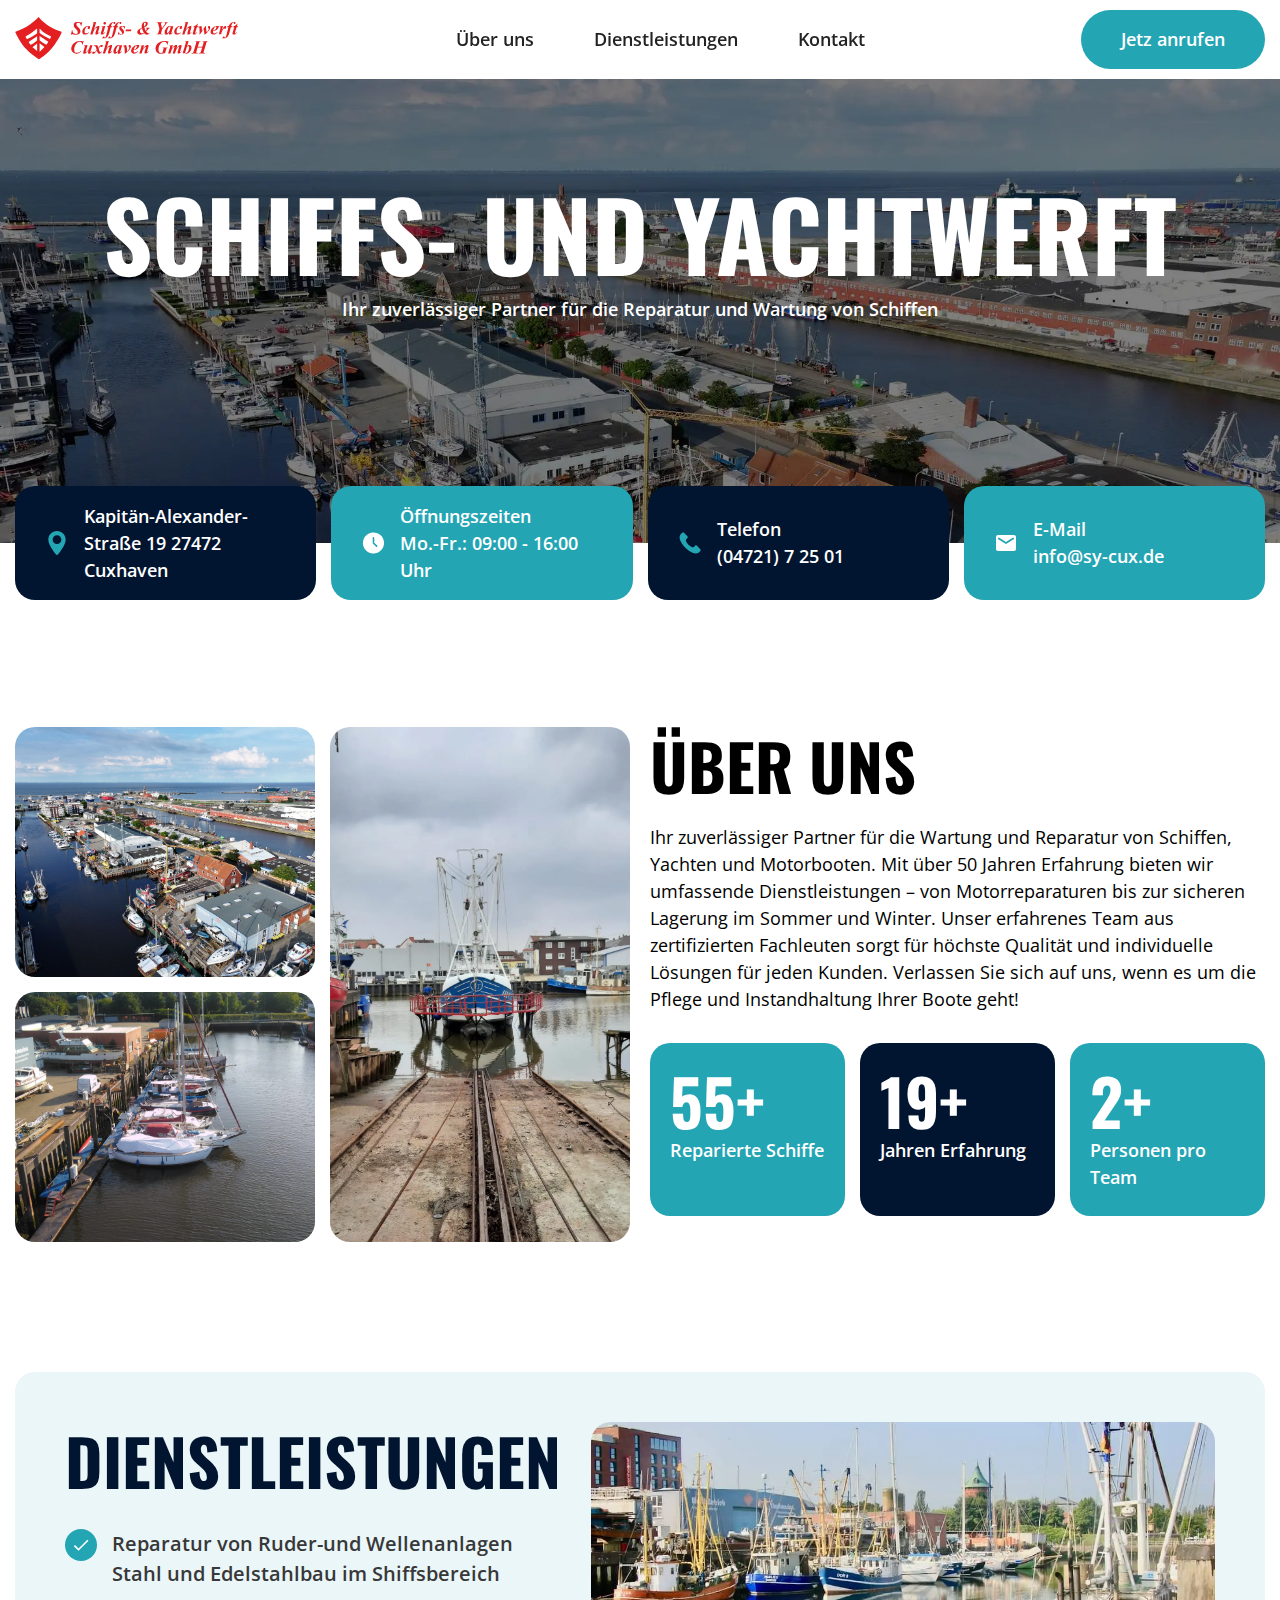
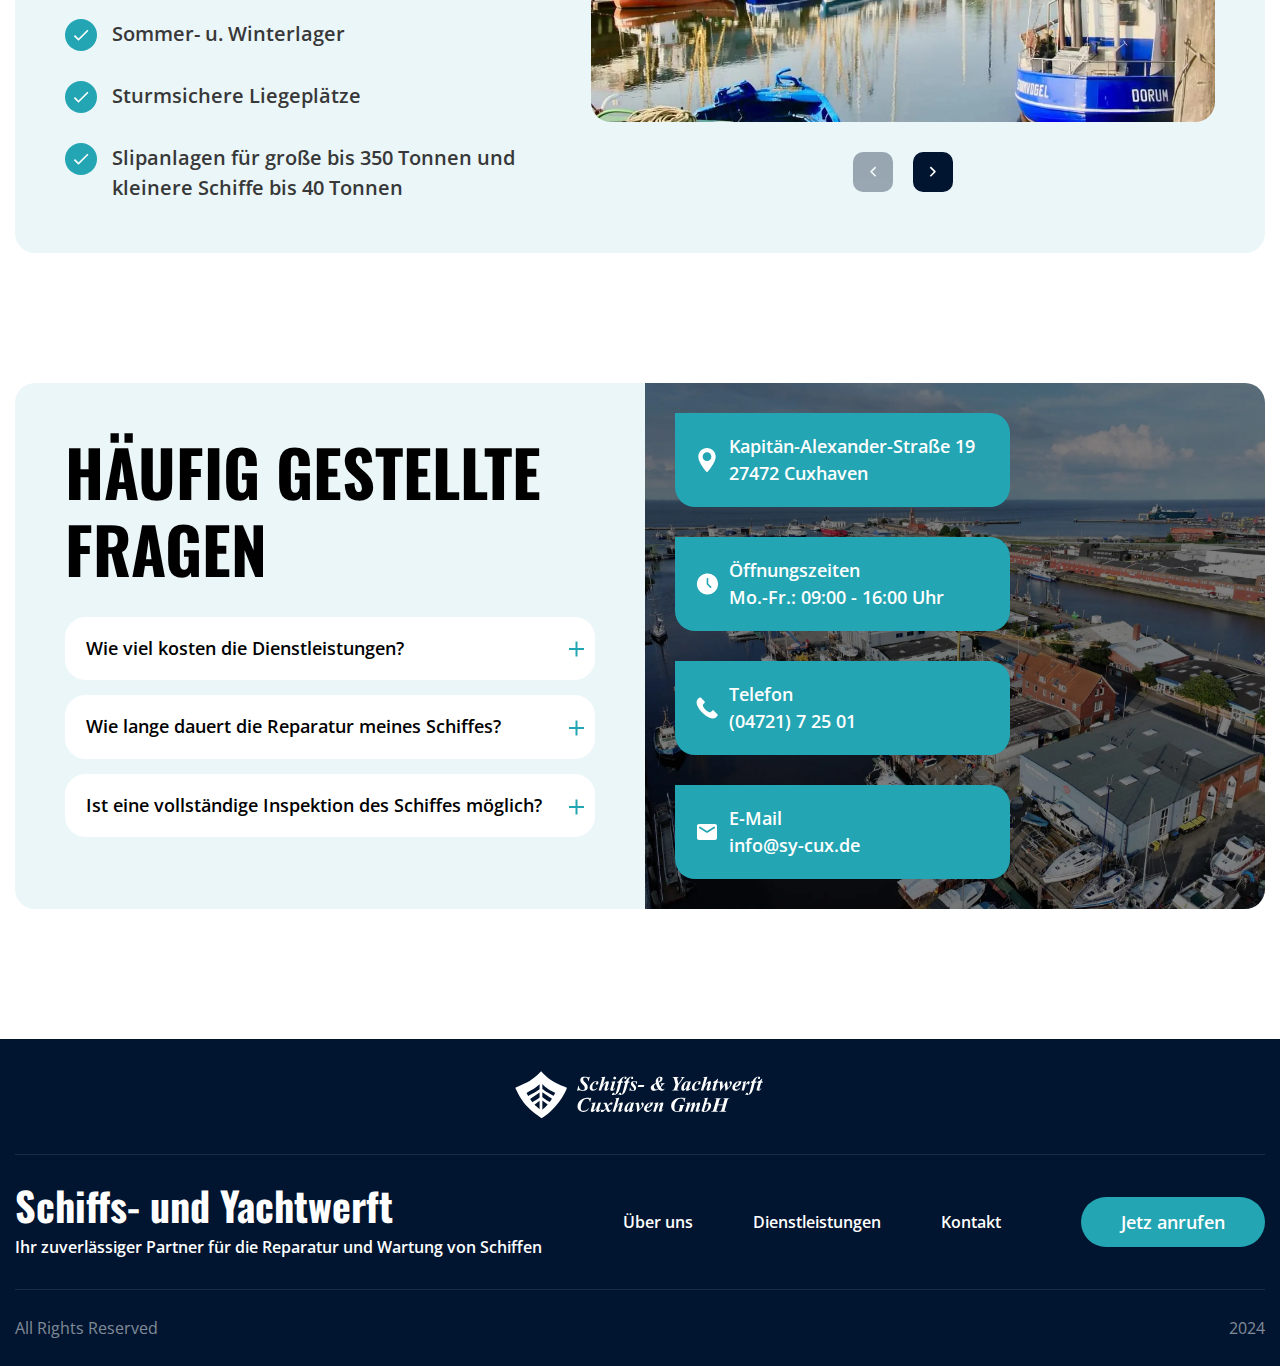
==== commit 819ed7db: "Add files via upload" ====
--- a/schiffs-undyachtwerft/index.html
+++ b/schiffs-undyachtwerft/index.html
@@ -6,7 +6,7 @@
 	<meta charset="UTF-8">
 	<meta name="format-detection" content="telephone=no">
 	<!-- <style>body{opacity: 0;}</style> -->
-	<link rel="stylesheet" href="css/style.min.css?_v=20250122181125">
+	<link rel="stylesheet" href="css/style.min.css?_v=20250123144746">
 	<link rel="shortcut icon" href="favicon.ico">
 	<!-- <meta name="robots" content="noindex, nofollow"> -->
 	<meta name="viewport" content="width=device-width, initial-scale=1.0">
@@ -207,28 +207,48 @@
 							</h2>
 							<ul class="services__list">
 								<li class="services__item">
-									Reparatur von Ruder-und Wellenanlagen Stahl und Edelstahlbau im Shiffsbereich
+									<span class="services__svg">
+										<svg viewBox="0 0 32 32" fill="none" xmlns="http://www.w3.org/2000/svg">
+											<circle cx="16" cy="16" r="16" />
+											<path d="M13.4999 19.475L10.0249 16L8.84155 17.175L13.4999 21.8333L23.4999 11.8333L22.3249 10.6583L13.4999 19.475Z" />
+										</svg>
+									</span>
+									<span class="services__span">
+										Reparatur von Ruder-und Wellenanlagen Stahl und Edelstahlbau im Shiffsbereich
+									</span>
 								</li>
 								<li class="services__item">
-									Sommer- u. Winterlager
+									<span class="services__svg">
+										<svg viewBox="0 0 32 32" fill="none" xmlns="http://www.w3.org/2000/svg">
+											<circle cx="16" cy="16" r="16" />
+											<path d="M13.4999 19.475L10.0249 16L8.84155 17.175L13.4999 21.8333L23.4999 11.8333L22.3249 10.6583L13.4999 19.475Z" />
+										</svg>
+									</span>
+									<span class="services__span">
+										Sommer- u. Winterlager
+									</span>
 								</li>
 								<li class="services__item">
-									Sturmsichere Liegeplätze
+									<span class="services__svg">
+										<svg viewBox="0 0 32 32" fill="none" xmlns="http://www.w3.org/2000/svg">
+											<circle cx="16" cy="16" r="16" />
+											<path d="M13.4999 19.475L10.0249 16L8.84155 17.175L13.4999 21.8333L23.4999 11.8333L22.3249 10.6583L13.4999 19.475Z" />
+										</svg>
+									</span>
+									<span class="services__span">
+										Sturmsichere Liegeplätze
+									</span>
 								</li>
 								<li class="services__item">
-									Slipanlagen für große bis 350 Tonnen und kleinere Schiffe bis 40 Tonnen
-								</li>
-								<li class="services__item">
-									Reparatur von Ruder-und Wellenanlagen Stahl und Edelstahlbau im Shiffsbereich
-								</li>
-								<li class="services__item">
-									Sommer- u. Winterlager
-								</li>
-								<li class="services__item">
-									Sturmsichere Liegeplätze
-								</li>
-								<li class="services__item">
-									Slipanlagen für große bis 350 Tonnen und kleinere Schiffe bis 40 Tonnen
+									<span class="services__svg">
+										<svg viewBox="0 0 32 32" fill="none" xmlns="http://www.w3.org/2000/svg">
+											<circle cx="16" cy="16" r="16" />
+											<path d="M13.4999 19.475L10.0249 16L8.84155 17.175L13.4999 21.8333L23.4999 11.8333L22.3249 10.6583L13.4999 19.475Z" />
+										</svg>
+									</span>
+									<span class="services__span">
+										Slipanlagen für große bis 350 Tonnen und kleinere Schiffe bis 40 Tonnen
+									</span>
 								</li>
 							</ul>
 						</div>
@@ -468,7 +488,7 @@
 			</div>
 		</footer>
 	</div>
-	<script src="js/app.min.js?_v=20250122181125"></script>
+	<script src="js/app.min.js?_v=20250123144746"></script>
 </body>
 
 </html>--- a/schiffs-undyachtwerft/css/style.min.css
+++ b/schiffs-undyachtwerft/css/style.min.css
@@ -1 +1 @@
-@import url('https://fonts.googleapis.com/css2?family=Open+Sans:ital,wght@0,300..800; 1,300..800&family=Oswald:wght@200..700&display=swap');:root{--primary:#0a9396;--secondary:#94d2bd;--accent:#0090c1;--inverse:#ffff3f;--bg-primary:#242423;--bg-secondary:#7678ed;--bg-accent:#4cc9f0;--bg-inverse:#2d00f7;--text-primary:#fbfffe;--text-secondary:#080708;--text-accent:#e8eddf;--text-inverse:#e8eddf;--red:#E31F21;--white-10:rgba(255, 255, 255, 0.1);--white-50:rgba(255, 255, 255, 0.5);--white-100:#FFFFFF;--orange:#F06400;--grey-light:#383838;--grey-dark:#232323;--pale-blue:#EBF6F8;--dark-blue:#011530;--turquoise:#23A5B3;--violet:#9747FF;--black-35:rgba(0, 0, 0, 0.35);--black-50:rgba(0, 0, 0, 0.50);--black-100:#000000;--d9:#D9D9D9}*{padding:0;margin:0;border:0}*,*::after,*::before{box-sizing:border-box}*::after,*::before{display:inline-block}body,html{height:100%;min-width:320px;scroll-behavior:smooth}body{color:#000;line-height:1;font-family:"";font-size:.875rem;-ms-text-size-adjust:100%;-moz-text-size-adjust:100%;-webkit-text-size-adjust:100%;-webkit-font-smoothing:antialiased;-moz-osx-font-smoothing:grayscale}button,input,textarea{font-family:"";font-size:inherit;line-height:inherit;color:inherit;background-color:rgba(0,0,0,0)}input,textarea{width:100%}label{display:inline-block}button,option,select{cursor:pointer}a{display:inline-block;color:inherit;text-decoration:none}ul li{list-style:none}img{vertical-align:top}h1,h2,h3,h4,h5,h6{font-weight:inherit;font-size:inherit}.lock body{overflow:hidden;touch-action:none;-ms-scroll-chaining:none;overscroll-behavior:none}.wrapper{min-height:100%;display:flex;flex-direction:column;overflow:hidden}@supports (overflow:clip){.wrapper{overflow:clip}}.wrapper>main{flex:1 1 auto}.wrapper>*{min-width:0}[class*=__container]{max-width:103.125rem;margin:0 auto;padding:0 .9375rem}[class*="--gc"]{display:grid;min-width:0;grid-template-columns:.9375rem 1fr minmax(auto,101.25rem) 1fr .9375rem}[class*="--gc"]>*{min-width:0;grid-column:3/4}.menu__body{display:flex;align-items:center;justify-content:center;flex-wrap:wrap}.icon-menu{display:none}.spollers{display:grid;gap:15px}.spollers__item{font-size:1.25rem}.spollers__title{width:100%;cursor:default;position:relative;list-style:none}.spollers__title::-webkit-details-marker,.spollers__title::marker{display:none}._spoller-init .spollers__title{cursor:pointer}._spoller-init .spollers__title::after,._spoller-init .spollers__title::before{content:"";position:absolute;right:10px;top:50%;background-color:var(--turquoise);height:2px;width:15px;transition:all ease .3s}._spoller-init .spollers__title::before{-webkit-transform:rotate(0);transform:rotate(0)}._spoller-init .spollers__title::after{-webkit-transform:rotate(90deg);transform:rotate(90deg)}._spoller-init .spollers__title._spoller-active::before{-webkit-transform:rotate(360deg);transform:rotate(360deg)}._spoller-init .spollers__title._spoller-active::after{-webkit-transform:rotate(-180deg);transform:rotate(-180deg)}.ibg{width:100%;height:100%;-o-object-fit:cover;object-fit:cover}.ibg--top{-o-object-position:top;object-position:top}.ibg--bottom{-o-object-position:bottom;object-position:bottom}.ibg--left{-o-object-position:left;object-position:left}.ibg--right{-o-object-position:right;object-position:right}.ibg--contain{-o-object-fit:contain;object-fit:contain}.header{position:fixed;width:100%;background-color:var(--white-100);z-index:1000}.header__block{display:flex;justify-content:space-between;padding:10px 0;align-items:center}.header__logo{width:100%}.header__logo svg{width:100%;height:100%;fill:var(--red)}.header__link{font-family:"Open Sans";font-weight:600;line-height:150%;font-size:18px;color:var(--white-100);background-color:var(--turquoise);border-radius:100px;transition:all ease .3s;text-align:center;align-content:center}.header__link:hover{background-color:var(--orange)}.menu__body{background-color:var(--white-50);backdrop-filter:blur(5px)}.menu__list{display:flex;gap:60px}.menu__link{font-family:"Open Sans";font-weight:600;line-height:150%;font-size:18px;color:var(--grey-dark);transition:all ease .3s}.menu__link:hover{color:var(--orange)}.footer{padding:30px 0;background-color:var(--dark-blue)}.footer__main>:first-child{text-align:center}.footer__main>:not(:last-child){margin-bottom:30px}.footer__logo{width:100%;max-width:250px;transition:all ease .3s}.footer__logo svg{width:100%;height:100%;fill:var(--white-100);transition:all ease .3s}.footer__logo:hover svg{fill:var(--red)}.footer__navigation{display:flex;justify-content:space-between;flex-wrap:wrap;gap:30px;padding:30px 0;border-top:1px solid var(--white-10);border-bottom:1px solid var(--white-10);align-items:center}.footer__description{display:flex;flex-direction:column;gap:10px}.footer__title{color:var(--white-100);font-family:Oswald;font-weight:700}.footer__subtitle{color:var(--white-100);font-family:"Open Sans";font-weight:600;line-height:150%}.footer__list{display:flex;justify-content:space-between;gap:60px;flex-wrap:wrap}.footer__link{color:var(--white-100);font-family:"Open Sans";font-weight:600;line-height:150%;transition:all ease .3s}.footer__link:hover{color:var(--orange)}.footer__linkcall{color:var(--white-100);font-family:"Open Sans";font-weight:600;padding:16px 40px;background-color:var(--turquoise);border-radius:6.25rem;transition:all ease .3s}.footer__linkcall:hover{background-color:var(--orange)}.footer__rights{display:flex;justify-content:space-between}.footer__allrights{color:var(--white-50);font-weight:400;font-family:"Open Sans"}.footer__year{color:var(--white-50);font-weight:400;font-family:"Open Sans"}.home__block{padding:175px 15px 225px;padding-left:.9375rem;padding-right:.9375rem;text-align:center;background:url(../img/IMG-20240530-WA0025.webp) 50% 10%/cover no-repeat}.home__title{font-family:Oswald;font-weight:700;margin-bottom:10px;color:var(--white-100)}.home__subtitle{font-family:"Open Sans";font-weight:600;color:var(--white-100)}.home__info{-webkit-transform:translateY(-57px);transform:translateY(-57px)}.home__list{display:flex;justify-content:center;gap:15px}.home__list .home__item:nth-child(even) .link{transition:all ease .3s;background-color:var(--turquoise)}.home__list .home__item:nth-child(even) svg{transition:all ease .3s;fill:var(--white-100)}.home__list .home__item:nth-child(odd) .link{transition:all ease .3s;background-color:var(--dark-blue)}.home__list .home__item:nth-child(odd) svg{transition:all ease .3s;fill:var(--turquoise)}.home__list .home__item:not(:nth-child(2)):hover .link{background-color:var(--orange)}.home__list .home__item:not(:nth-child(2)):hover svg{fill:var(--white-100)}.home__item{width:100%;max-width:24.0625rem;min-width:18.125rem;height:114px}.link{display:flex;gap:15px;align-items:center;width:100%;height:100%;padding:30px;border-radius:20px}.link__svg{width:100%;height:24px;max-width:24px}.link__svg svg{width:100%;height:100%}.link__description,.link__title{display:block;font-family:"Open Sans";font-size:18px;font-weight:600;line-height:150%;color:var(--white-100)}.aboutus__container{display:flex;justify-content:space-between;gap:20px}.aboutus__blockimg{display:grid;grid-template-columns:repeat(2,1fr);grid-template-rows:repeat(2,1fr);gap:15px;width:100%;max-width:915px}.aboutus__img{border-radius:20px}.aboutus__img img{border-radius:20px}.aboutus__information{width:100%;max-width:700px}.aboutus__title{font-family:Oswald;font-weight:700;line-height:120%;margin-bottom:20px}.aboutus__subtitle{font-family:"Open Sans";font-weight:400;line-height:150%;margin-bottom:30px}.span1{grid-column:span 1;grid-row:span 1;max-width:445px;max-height:250px;width:100%}.span2{grid-row:span 2;grid-column:span 1;max-width:445px;max-height:515px;width:100%}.counters{display:grid;grid-template-columns:repeat(3,1fr);justify-content:space-between}.counters>:nth-child(odd){background-color:var(--turquoise)}.counters>:nth-child(even){background-color:var(--dark-blue)}.counters__block{grid-column:span 1;border-radius:20px;max-width:215px}.counters__item{color:var(--white-100);font-family:Oswald;font-weight:700;margin-bottom:5px}.counters__item::after{content:"+"}.counters__text{color:var(--white-100);font-family:"Open Sans";font-weight:600;line-height:150%}.services__block{display:flex;background-color:var(--pale-blue);border-radius:20px;justify-content:space-between;gap:30px}.services__title{font-family:Oswald;font-weight:700;line-height:120%;color:var(--dark-blue);margin-bottom:30px}.services__list>:not(:last-child){margin-bottom:30px}.services__item{display:flex;gap:15px;font-family:"Open Sans";font-weight:600;line-height:150%;color:var(--grey-light)}.services__item::before{content:url(../img/svg/group.svg)}.services__slider{display:flex;flex-direction:column;width:100%;max-width:700px}.services__wrapper{margin-bottom:30px}.services__media{width:100%;height:100%}.services__img{border-radius:20px}.services__img img{border-radius:20px}.services__navigation{display:flex;justify-content:center;gap:20px}.services__button{background-color:var(--dark-blue);width:40px;height:40px;padding:10px;border-radius:10px;transition:all ease .3s}.services__button svg{fill:#fff;width:100%;height:100%}.services__button:hover{background-color:var(--turquoise)}.additionalquestions__block{display:flex;background-color:var(--pale-blue);border-radius:20px;justify-content:space-between}.additionalquestions__title{font-family:Oswald;font-weight:700;line-height:120%;text-transform:uppercase;margin-bottom:30px}.additionalquestions__info{width:100%;background:url(../img/IMG-20240530-WA0025.webp) 50% 10%/cover no-repeat;border-radius:0 20px 20px 0;padding-left:30px;padding-right:30px}.additionalquestions__svg{width:100%;height:24px;max-width:24px}.additionalquestions__svg svg{width:100%;height:100%;fill:var(--white-100)}.additionalquestions__adress,.additionalquestions__mail,.additionalquestions__openinghours,.additionalquestions__tel{display:flex;max-width:335px;width:100%;gap:10px;background-color:var(--turquoise);border-radius:0 20px 20px 20px;padding:20px;align-items:center}.additionalquestions__adress,.additionalquestions__mail,.additionalquestions__tel{transition:all ease .3s}.additionalquestions__adress:hover,.additionalquestions__mail:hover,.additionalquestions__tel:hover{background-color:var(--orange)}.additionalquestions__description,.additionalquestions__subtitle{display:block;font-family:"Open Sans";font-weight:600;line-height:150%;color:var(--white-100)}.spollers__item{background-color:var(--white-100);border:1px solid var(--white-100);transition:all ease .3s}.spollers__item:hover{transition:all ease .3s;border:1px solid var(--orange)}.spollers__item:hover .spollers__title::after,.spollers__item:hover .spollers__title::before{transition:all ease .3s;background-color:var(--orange)}.spollers__title{font-family:"Open Sans";font-weight:600}.spollers__body{font-family:"Open Sans";font-weight:400}@font-face{font-family:swiper-icons;src:url("data:application/font-woff;charset=utf-8;base64, [base64]//wADZ2x5ZgAAAywAAADMAAAD2MHtryVoZWFkAAABbAAAADAAAAA2E2+eoWhoZWEAAAGcAAAAHwAAACQC9gDzaG10eAAAAigAAAAZAAAArgJkABFsb2NhAAAC0AAAAFoAAABaFQAUGG1heHAAAAG8AAAAHwAAACAAcABAbmFtZQAAA/gAAAE5AAACXvFdBwlwb3N0AAAFNAAAAGIAAACE5s74hXjaY2BkYGAAYpf5Hu/j+W2+MnAzMYDAzaX6QjD6/4//Bxj5GA8AuRwMYGkAPywL13jaY2BkYGA88P8Agx4j+/8fQDYfA1AEBWgDAIB2BOoAeNpjYGRgYNBh4GdgYgABEMnIABJzYNADCQAACWgAsQB42mNgYfzCOIGBlYGB0YcxjYGBwR1Kf2WQZGhhYGBiYGVmgAFGBiQQkOaawtDAoMBQxXjg/wEGPcYDDA4wNUA2CCgwsAAAO4EL6gAAeNpj2M0gyAACqxgGNWBkZ2D4/wMA+xkDdgAAAHjaY2BgYGaAYBkGRgYQiAHyGMF8FgYHIM3DwMHABGQrMOgyWDLEM1T9/w8UBfEMgLzE////P/5//f/V/xv+r4eaAAeMbAxwIUYmIMHEgKYAYjUcsDAwsLKxc3BycfPw8jEQA/[base64]/uznmfPFBNODM2K7MTQ45YEAZqGP81AmGGcF3iPqOop0r1SPTaTbVkfUe4HXj97wYE+yNwWYxwWu4v1ugWHgo3S1XdZEVqWM7ET0cfnLGxWfkgR42o2PvWrDMBSFj/IHLaF0zKjRgdiVMwScNRAoWUoH78Y2icB/yIY09An6AH2Bdu/UB+yxopYshQiEvnvu0dURgDt8QeC8PDw7Fpji3fEA4z/PEJ6YOB5hKh4dj3EvXhxPqH/SKUY3rJ7srZ4FZnh1PMAtPhwP6fl2PMJMPDgeQ4rY8YT6Gzao0eAEA409DuggmTnFnOcSCiEiLMgxCiTI6Cq5DZUd3Qmp10vO0LaLTd2cjN4fOumlc7lUYbSQcZFkutRG7g6JKZKy0RmdLY680CDnEJ+UMkpFFe1RN7nxdVpXrC4aTtnaurOnYercZg2YVmLN/d/gczfEimrE/fs/bOuq29Zmn8tloORaXgZgGa78yO9/cnXm2BpaGvq25Dv9S4E9+5SIc9PqupJKhYFSSl47+Qcr1mYNAAAAeNptw0cKwkAAAMDZJA8Q7OUJvkLsPfZ6zFVERPy8qHh2YER+3i/BP83vIBLLySsoKimrqKqpa2hp6+jq6RsYGhmbmJqZSy0sraxtbO3sHRydnEMU4uR6yx7JJXveP7WrDycAAAAAAAH//wACeNpjYGRgYOABYhkgZgJCZgZNBkYGLQZtIJsFLMYAAAw3ALgAeNolizEKgDAQBCchRbC2sFER0YD6qVQiBCv/H9ezGI6Z5XBAw8CBK/m5iQQVauVbXLnOrMZv2oLdKFa8Pjuru2hJzGabmOSLzNMzvutpB3N42mNgZGBg4GKQYzBhYMxJLMlj4GBgAYow/P/PAJJhLM6sSoWKfWCAAwDAjgbRAAB42mNgYGBkAIIbCZo5IPrmUn0hGA0AO8EFTQAA");font-weight:400;font-style:normal}:root{--swiper-theme-color:#007aff}.swiper{margin-left:auto;margin-right:auto;position:relative;overflow:hidden;list-style:none;padding:0;z-index:1}.swiper-vertical>.swiper-wrapper{flex-direction:column}.swiper-wrapper{position:relative;width:100%;height:100%;max-height:300px;z-index:1;display:flex;transition-property:-webkit-transform;transition-property:transform;transition-property:transform,-webkit-transform;box-sizing:content-box}.swiper-android .swiper-slide,.swiper-wrapper{-webkit-transform:translate3d(0,0,0);transform:translate3d(0,0,0)}.swiper-pointer-events{touch-action:pan-y}.swiper-pointer-events.swiper-vertical{touch-action:pan-x}.swiper-slide{flex-shrink:0;width:100%;height:100%;position:relative;transition-property:-webkit-transform;transition-property:transform;transition-property:transform,-webkit-transform;aspect-ratio:16/9}.swiper-slide-invisible-blank{visibility:hidden}.swiper-autoheight,.swiper-autoheight .swiper-slide{height:auto}.swiper-autoheight .swiper-wrapper{align-items:flex-start;transition-property:height,-webkit-transform;transition-property:transform,height;transition-property:transform,height,-webkit-transform}.swiper-3d,.swiper-3d.swiper-css-mode .swiper-wrapper{-webkit-perspective:1200px;perspective:1200px}.swiper-3d .swiper-cube-shadow,.swiper-3d .swiper-slide,.swiper-3d .swiper-slide-shadow,.swiper-3d .swiper-slide-shadow-bottom,.swiper-3d .swiper-slide-shadow-left,.swiper-3d .swiper-slide-shadow-right,.swiper-3d .swiper-slide-shadow-top,.swiper-3d .swiper-wrapper{-webkit-transform-style:preserve-3d;transform-style:preserve-3d}.swiper-3d .swiper-slide-shadow,.swiper-3d .swiper-slide-shadow-bottom,.swiper-3d .swiper-slide-shadow-left,.swiper-3d .swiper-slide-shadow-right,.swiper-3d .swiper-slide-shadow-top{position:absolute;left:0;top:0;width:100%;height:100%;pointer-events:none;z-index:10}.swiper-3d .swiper-slide-shadow{background:rgba(0,0,0,.15)}.swiper-3d .swiper-slide-shadow-left{background-image:linear-gradient(to left,rgba(0,0,0,.5),rgba(0,0,0,0))}.swiper-3d .swiper-slide-shadow-right{background-image:linear-gradient(to right,rgba(0,0,0,.5),rgba(0,0,0,0))}.swiper-3d .swiper-slide-shadow-top{background-image:linear-gradient(to top,rgba(0,0,0,.5),rgba(0,0,0,0))}.swiper-3d .swiper-slide-shadow-bottom{background-image:linear-gradient(to bottom,rgba(0,0,0,.5),rgba(0,0,0,0))}.swiper-css-mode>.swiper-wrapper{overflow:auto;scrollbar-width:none;-ms-overflow-style:none}.swiper-css-mode>.swiper-wrapper::-webkit-scrollbar{display:none}.swiper-css-mode>.swiper-wrapper>.swiper-slide{scroll-snap-align:start start}.swiper-horizontal.swiper-css-mode>.swiper-wrapper{-ms-scroll-snap-type:x mandatory;scroll-snap-type:x mandatory}.swiper-vertical.swiper-css-mode>.swiper-wrapper{-ms-scroll-snap-type:y mandatory;scroll-snap-type:y mandatory}.swiper-centered>.swiper-wrapper::before{content:"";flex-shrink:0;order:9999}.swiper-centered.swiper-horizontal>.swiper-wrapper>.swiper-slide:first-child{-webkit-margin-start:var(--swiper-centered-offset-before);margin-inline-start:var(--swiper-centered-offset-before)}.swiper-centered.swiper-horizontal>.swiper-wrapper::before{height:100%;min-height:1px;width:var(--swiper-centered-offset-after)}.swiper-centered.swiper-vertical>.swiper-wrapper>.swiper-slide:first-child{-webkit-margin-before:var(--swiper-centered-offset-before);margin-block-start:var(--swiper-centered-offset-before)}.swiper-centered.swiper-vertical>.swiper-wrapper::before{width:100%;min-width:1px;height:var(--swiper-centered-offset-after)}.swiper-centered>.swiper-wrapper>.swiper-slide{scroll-snap-align:center center}.swiper-virtual.swiper-css-mode .swiper-wrapper::after{content:"";position:absolute;left:0;top:0;pointer-events:none}.swiper-virtual.swiper-css-mode.swiper-horizontal .swiper-wrapper::after{height:1px;width:var(--swiper-virtual-size)}.swiper-virtual.swiper-css-mode.swiper-vertical .swiper-wrapper::after{width:1px;height:var(--swiper-virtual-size)}:root{--swiper-navigation-size:44px}.swiper-button-next.swiper-button-disabled,.swiper-button-prev.swiper-button-disabled{opacity:.35;cursor:auto;pointer-events:none}.swiper-button-prev,.swiper-rtl .swiper-button-next{left:10px;right:auto}.swiper-button-lock{display:none}.swiper-pagination{position:absolute;text-align:center;transition:.3s opacity;-webkit-transform:translate3d(0,0,0);transform:translate3d(0,0,0);z-index:10}.swiper-pagination.swiper-pagination-hidden{opacity:0}.swiper-horizontal>.swiper-pagination-bullets,.swiper-pagination-bullets.swiper-pagination-horizontal,.swiper-pagination-custom,.swiper-pagination-fraction{bottom:10px;left:0;width:100%}.swiper-pagination-bullets-dynamic{overflow:hidden;font-size:0}.swiper-pagination-bullets-dynamic .swiper-pagination-bullet{-webkit-transform:scale(.33);transform:scale(.33);position:relative}.swiper-pagination-bullets-dynamic .swiper-pagination-bullet-active{-webkit-transform:scale(1);transform:scale(1)}.swiper-pagination-bullets-dynamic .swiper-pagination-bullet-active-main{-webkit-transform:scale(1);transform:scale(1)}.swiper-pagination-bullets-dynamic .swiper-pagination-bullet-active-prev{-webkit-transform:scale(.66);transform:scale(.66)}.swiper-pagination-bullets-dynamic .swiper-pagination-bullet-active-prev-prev{-webkit-transform:scale(.33);transform:scale(.33)}.swiper-pagination-bullets-dynamic .swiper-pagination-bullet-active-next{-webkit-transform:scale(.66);transform:scale(.66)}.swiper-pagination-bullets-dynamic .swiper-pagination-bullet-active-next-next{-webkit-transform:scale(.33);transform:scale(.33)}.swiper-pagination-bullet{width:var(--swiper-pagination-bullet-width,var(--swiper-pagination-bullet-size,8px));height:var(--swiper-pagination-bullet-height,var(--swiper-pagination-bullet-size,8px));display:inline-block;border-radius:50%;background:var(--swiper-pagination-bullet-inactive-color,#000);opacity:var(--swiper-pagination-bullet-inactive-opacity,.2)}button.swiper-pagination-bullet{border:none;margin:0;padding:0;box-shadow:none;-webkit-appearance:none;appearance:none}.swiper-pagination-clickable .swiper-pagination-bullet{cursor:pointer}.swiper-pagination-bullet:only-child{display:none!important}.swiper-pagination-bullet-active{opacity:var(--swiper-pagination-bullet-opacity,1);background:var(--swiper-pagination-color,var(--swiper-theme-color))}.swiper-pagination-vertical.swiper-pagination-bullets,.swiper-vertical>.swiper-pagination-bullets{right:10px;top:50%;-webkit-transform:translate3d(0,-50%,0);transform:translate3d(0,-50%,0)}.swiper-pagination-vertical.swiper-pagination-bullets .swiper-pagination-bullet,.swiper-vertical>.swiper-pagination-bullets .swiper-pagination-bullet{margin:var(--swiper-pagination-bullet-vertical-gap,6px) 0;display:block}.swiper-pagination-vertical.swiper-pagination-bullets.swiper-pagination-bullets-dynamic,.swiper-vertical>.swiper-pagination-bullets.swiper-pagination-bullets-dynamic{top:50%;-webkit-transform:translateY(-50%);transform:translateY(-50%);width:8px}.swiper-pagination-vertical.swiper-pagination-bullets.swiper-pagination-bullets-dynamic .swiper-pagination-bullet,.swiper-vertical>.swiper-pagination-bullets.swiper-pagination-bullets-dynamic .swiper-pagination-bullet{display:inline-block;transition:.2s transform,.2s top}.swiper-horizontal>.swiper-pagination-bullets .swiper-pagination-bullet,.swiper-pagination-horizontal.swiper-pagination-bullets .swiper-pagination-bullet{margin:0 var(--swiper-pagination-bullet-horizontal-gap,4px)}.swiper-horizontal>.swiper-pagination-bullets.swiper-pagination-bullets-dynamic,.swiper-pagination-horizontal.swiper-pagination-bullets.swiper-pagination-bullets-dynamic{left:50%;-webkit-transform:translateX(-50%);transform:translateX(-50%);white-space:nowrap}.swiper-horizontal>.swiper-pagination-bullets.swiper-pagination-bullets-dynamic .swiper-pagination-bullet,.swiper-pagination-horizontal.swiper-pagination-bullets.swiper-pagination-bullets-dynamic .swiper-pagination-bullet{transition:.2s transform,.2s left}.swiper-horizontal.swiper-rtl>.swiper-pagination-bullets-dynamic .swiper-pagination-bullet{transition:.2s transform,.2s right}.swiper-pagination-progressbar{background:rgba(0,0,0,.25);position:absolute}.swiper-pagination-progressbar .swiper-pagination-progressbar-fill{background:var(--swiper-pagination-color,var(--swiper-theme-color));position:absolute;left:0;top:0;width:100%;height:100%;-webkit-transform:scale(0);transform:scale(0);-webkit-transform-origin:left top;transform-origin:left top}.swiper-rtl .swiper-pagination-progressbar .swiper-pagination-progressbar-fill{-webkit-transform-origin:right top;transform-origin:right top}.swiper-horizontal>.swiper-pagination-progressbar,.swiper-pagination-progressbar.swiper-pagination-horizontal,.swiper-pagination-progressbar.swiper-pagination-vertical.swiper-pagination-progressbar-opposite,.swiper-vertical>.swiper-pagination-progressbar.swiper-pagination-progressbar-opposite{width:100%;height:4px;left:0;top:0}.swiper-horizontal>.swiper-pagination-progressbar.swiper-pagination-progressbar-opposite,.swiper-pagination-progressbar.swiper-pagination-horizontal.swiper-pagination-progressbar-opposite,.swiper-pagination-progressbar.swiper-pagination-vertical,.swiper-vertical>.swiper-pagination-progressbar{width:4px;height:100%;left:0;top:0}.swiper-pagination-lock{display:none}.swiper-scrollbar{border-radius:10px;position:relative;-ms-touch-action:none;background:rgba(0,0,0,.1)}.swiper-horizontal>.swiper-scrollbar{position:absolute;left:1%;bottom:3px;z-index:50;height:5px;width:98%}.swiper-vertical>.swiper-scrollbar{position:absolute;right:3px;top:1%;z-index:50;width:5px;height:98%}.swiper-scrollbar-drag{height:100%;width:100%;position:relative;background:rgba(0,0,0,.5);border-radius:10px;left:0;top:0}.swiper-scrollbar-cursor-drag{cursor:move}.swiper-scrollbar-lock{display:none}.swiper-zoom-container{width:100%;height:100%;display:flex;justify-content:center;align-items:center;text-align:center}.swiper-zoom-container>canvas,.swiper-zoom-container>img,.swiper-zoom-container>svg{max-width:100%;max-height:100%;-o-object-fit:contain;object-fit:contain}.swiper-slide-zoomed{cursor:move}.swiper-lazy-preloader{width:42px;height:42px;position:absolute;left:50%;top:50%;margin-left:-21px;margin-top:-21px;z-index:10;-webkit-transform-origin:50%;transform-origin:50%;-webkit-animation:swiper-preloader-spin 1s infinite linear;animation:swiper-preloader-spin 1s infinite linear;box-sizing:border-box;border:4px solid var(--swiper-preloader-color,var(--swiper-theme-color));border-radius:50%;border-top-color:transparent}.swiper-lazy-preloader-white{--swiper-preloader-color:#fff}.swiper-lazy-preloader-black{--swiper-preloader-color:#000}@-webkit-keyframes swiper-preloader-spin{100%{-webkit-transform:rotate(360deg);transform:rotate(360deg)}}@keyframes swiper-preloader-spin{100%{-webkit-transform:rotate(360deg);transform:rotate(360deg)}}.swiper .swiper-notification{position:absolute;left:0;top:0;pointer-events:none;opacity:0;z-index:-1000}.swiper-free-mode>.swiper-wrapper{transition-timing-function:ease-out;margin:0 auto}.swiper-grid>.swiper-wrapper{flex-wrap:wrap}.swiper-grid-column>.swiper-wrapper{flex-wrap:wrap;flex-direction:column}.swiper-fade.swiper-free-mode .swiper-slide{transition-timing-function:ease-out}.swiper-fade .swiper-slide{pointer-events:none;transition-property:opacity}.swiper-fade .swiper-slide .swiper-slide{pointer-events:none}.swiper-fade .swiper-slide-active,.swiper-fade .swiper-slide-active .swiper-slide-active{pointer-events:auto}.swiper-cube{overflow:visible}.swiper-cube .swiper-slide{pointer-events:none;-webkit-backface-visibility:hidden;backface-visibility:hidden;z-index:1;visibility:hidden;-webkit-transform-origin:0 0;transform-origin:0 0;width:100%;height:100%}.swiper-cube .swiper-slide .swiper-slide{pointer-events:none}.swiper-cube.swiper-rtl .swiper-slide{-webkit-transform-origin:100% 0;transform-origin:100% 0}.swiper-cube .swiper-slide-active,.swiper-cube .swiper-slide-active .swiper-slide-active{pointer-events:auto}.swiper-cube .swiper-slide-active,.swiper-cube .swiper-slide-next,.swiper-cube .swiper-slide-next+.swiper-slide,.swiper-cube .swiper-slide-prev{pointer-events:auto;visibility:visible}.swiper-cube .swiper-slide-shadow-bottom,.swiper-cube .swiper-slide-shadow-left,.swiper-cube .swiper-slide-shadow-right,.swiper-cube .swiper-slide-shadow-top{z-index:0;-webkit-backface-visibility:hidden;backface-visibility:hidden}.swiper-cube .swiper-cube-shadow{position:absolute;left:0;bottom:0;width:100%;height:100%;opacity:.6;z-index:0}.swiper-cube .swiper-cube-shadow:before{content:"";background:#000;position:absolute;left:0;top:0;bottom:0;right:0;-webkit-filter:blur(50px);filter:blur(50px)}.swiper-flip{overflow:visible}.swiper-flip .swiper-slide{pointer-events:none;-webkit-backface-visibility:hidden;backface-visibility:hidden;z-index:1}.swiper-flip .swiper-slide .swiper-slide{pointer-events:none}.swiper-flip .swiper-slide-active,.swiper-flip .swiper-slide-active .swiper-slide-active{pointer-events:auto}.swiper-flip .swiper-slide-shadow-bottom,.swiper-flip .swiper-slide-shadow-left,.swiper-flip .swiper-slide-shadow-right,.swiper-flip .swiper-slide-shadow-top{z-index:0;-webkit-backface-visibility:hidden;backface-visibility:hidden}.swiper-creative .swiper-slide{-webkit-backface-visibility:hidden;backface-visibility:hidden;overflow:hidden;transition-property:opacity,height,-webkit-transform;transition-property:transform,opacity,height;transition-property:transform,opacity,height,-webkit-transform}.swiper-cards{overflow:visible}.swiper-cards .swiper-slide{-webkit-transform-origin:center bottom;transform-origin:center bottom;-webkit-backface-visibility:hidden;backface-visibility:hidden;overflow:hidden}@media (min-width:29.9375em){.header__block{gap:.9375rem}}@media (min-width:73.125em){.menu__list{gap:3.75rem}.page__aboutus{margin-top:4.375rem}.page__aboutus{margin-bottom:8.125rem}.aboutus__title{font-size:4rem}.aboutus__subtitle{font-size:1.125rem}.counters{gap:.9375rem}.counters__block{padding-top:1.5625rem}.counters__block{padding-bottom:1.5625rem}.counters__block{padding-left:1.25rem}.counters__block{padding-right:1.25rem}.counters__item{font-size:4rem}.counters__text{font-size:1.125rem}.page__services{margin-top:8.125rem}.page__services{margin-bottom:8.125rem}.services__block{padding-top:3.125rem}.services__block{padding-bottom:3.125rem}.services__block{padding-left:3.125rem}.services__block{padding-right:3.125rem}.services__title{font-size:4rem}.services__item{font-size:1.25rem}.page__additionalquestions{margin-top:8.125rem}.page__additionalquestions{margin-bottom:8.125rem}.additionalquestions__questions{padding-top:3.125rem}.additionalquestions__questions{padding-bottom:3.125rem}.additionalquestions__questions{padding-left:3.125rem}.additionalquestions__questions{padding-right:3.125rem}.additionalquestions__title{font-size:4rem}.additionalquestions__title{width:33.125rem}.additionalquestions__info{padding-top:1.875rem}.additionalquestions__info{padding-bottom:1.875rem}.additionalquestions__list>:not(:last-child){margin-bottom:1.875rem}.additionalquestions__description,.additionalquestions__subtitle{font-size:1.125rem}.spollers__item{width:33.125rem}.spollers__item{border-radius:1.25rem}.spollers__title{width:33.125rem}.spollers__title{padding-top:1.25rem}.spollers__title{padding-bottom:1.25rem}.spollers__title{padding-left:1.25rem}.spollers__title{padding-right:3.125rem}.spollers__title{font-size:1.125rem}.spollers__body{width:33.125rem}.spollers__body{padding-bottom:1.25rem}.spollers__body{padding-left:1.25rem}.spollers__body{padding-right:3.125rem}.spollers__body{font-size:1.125rem}}@media (min-width:62em){.header__logo{max-width:14.0625rem}.header__link{font-size:1.125rem}.header__link{padding-top:1rem}.header__link{padding-bottom:1rem}.header__link{padding-left:2.5rem}.header__link{padding-right:2.5rem}.footer__description{gap:.625rem}.footer__title{font-size:2.5rem}.footer__subtitle{font-size:1rem}.footer__link{font-size:1rem}.footer__linkcall{font-size:1.125rem}.footer__allrights{font-size:1rem}.footer__year{font-size:1rem}.home__block{padding-top:10.9375rem}.home__block{padding-bottom:14.0625rem}.home__title{font-size:6rem}.home__subtitle{font-size:1.125rem}.services__item{gap:.9375rem}}@media (max-width:1269.98px){.footer__navigation{flex-direction:column;text-align:center}.home__list{flex-wrap:wrap}}@media (max-width:62em){.menu__list{gap:1.875rem}.aboutus__title{font-size:2.5rem}.aboutus__subtitle{font-size:1rem}.counters{gap:.625rem}.counters__block{padding-top:.9375rem}.counters__block{padding-bottom:.9375rem}.counters__block{padding-left:.9375rem}.counters__block{padding-right:.9375rem}.counters__item{font-size:2.5rem}.counters__text{font-size:1rem}.page__services{margin-top:3.75rem}.page__services{margin-bottom:3.75rem}.page__additionalquestions{margin-top:3.75rem}.page__additionalquestions{margin-bottom:3.75rem}}@media (max-width:30em){.home__block{padding-top:6.25rem}.home__block{padding-bottom:6.25rem}.home__title{font-size:2.5rem}.home__subtitle{font-size:1rem}.services__title{font-size:2.5rem}.services__item{gap:.3125rem}.services__item{font-size:1.125rem}.additionalquestions__title{font-size:2.5rem}.additionalquestions__info{padding-top:.9375rem}.additionalquestions__info{padding-bottom:.9375rem}.additionalquestions__description,.additionalquestions__subtitle{font-size:1rem}.spollers__title{font-size:1rem}.spollers__body{font-size:1rem}}@media (max-width:20em){.header__block{gap:.3125rem}.header__logo{max-width:8.125rem}.header__link{font-size:.875rem}.header__link{padding-top:.375rem}.header__link{padding-bottom:.375rem}.header__link{padding-left:.625rem}.header__link{padding-right:.625rem}.header__link{max-width:6.875rem}.footer__description{gap:.9375rem}.footer__title{font-size:1.5rem}.footer__subtitle{font-size:.875rem}.footer__link{font-size:.875rem}.footer__linkcall{font-size:1rem}.footer__allrights{font-size:.875rem}.footer__year{font-size:.875rem}.additionalquestions__title{width:16.25rem}.spollers__item{width:16.25rem}.spollers__item{border-radius:.9375rem}.spollers__title{width:16.25rem}.spollers__title{padding-top:.9375rem}.spollers__title{padding-bottom:.9375rem}.spollers__title{padding-left:.9375rem}.spollers__title{padding-right:2.1875rem}.spollers__body{width:16.25rem}.spollers__body{padding-bottom:.9375rem}.spollers__body{padding-left:.9375rem}.spollers__body{padding-right:2.1875rem}}@media (max-width:61.99875em){.menu__body{position:fixed;width:100%;height:100%;right:-100%;top:0;overflow:auto;padding:3.125rem .9375rem .9375rem 1.875rem;transition:right .3s}.menu__body::before{content:"";position:fixed;width:100%;height:4.375rem;right:-100%;top:0;transition:right .3s;z-index:2}.menu-open .menu__body{right:0}.menu-open .menu__body::before{right:0}.menu__list{display:flex;flex-direction:column;flex-wrap:wrap}.icon-menu{display:block;position:relative;width:2.5rem;height:2.5rem;z-index:5;background-color:var(--turquoise);border-radius:100%;transition:all ease .3s}.icon-menu:hover{background-color:var(--orange)}.icon-menu span,.icon-menu::after,.icon-menu::before{content:"";transition:all .3s ease 0s;right:17%;position:absolute;width:1.625rem;height:.125rem;background-color:var(--white-100)}.icon-menu::before{top:calc(50% - 6px)}.icon-menu::after{bottom:calc(50% - 6px)}.icon-menu span{top:calc(50% - .0625rem)}.menu-open .icon-menu span{width:0}.menu-open .icon-menu::before{top:calc(50% - .0625rem);-webkit-transform:rotate(-45deg);transform:rotate(-45deg)}.menu-open .icon-menu::after{bottom:calc(50% - .0625rem);-webkit-transform:rotate(45deg);transform:rotate(45deg)}.header__block>:nth-child(1){order:1}.header__block>:nth-child(2){order:3}.header__block>:nth-child(3){order:2}.header__logo{margin-right:auto}.header__link{width:100%;min-height:2.5rem}.home__info{-webkit-transform:translateY(-40px);transform:translateY(-40px)}.home__item{height:80px}.link__description,.link__title{font-size:16px}.aboutus__container{flex-wrap:wrap}.aboutus__blockimg{order:2}.aboutus__information{order:1}.counters__block{border-radius:15px}.services__block{flex-wrap:wrap}.additionalquestions__block{border-radius:15px;justify-content:center;flex-wrap:wrap}.additionalquestions__info{border-radius:0 0 15px 15px}}@media (max-width:61.99875em)and (any-hover:none){.icon-menu{cursor:default}}@media (max-width:47.99875em){.footer__main>:first-child{text-align:start}.footer__navigation{flex-direction:inherit;text-align:inherit}.footer__description{width:100%}.footer__list{justify-content:flex-start;width:100%}.link{padding:15px}.services__list>:not(:last-child){margin-bottom:15px}}@media (max-width:47.9375em){.page__aboutus{margin-top:1.875rem}.page__aboutus{margin-bottom:3.75rem}.services__block{padding-top:1.875rem}.services__block{padding-bottom:1.875rem}.services__block{padding-left:.9375rem}.services__block{padding-right:.9375rem}.additionalquestions__questions{padding-top:1.875rem}.additionalquestions__questions{padding-bottom:1.875rem}.additionalquestions__questions{padding-left:.9375rem}.additionalquestions__questions{padding-right:.9375rem}.additionalquestions__list>:not(:last-child){margin-bottom:.9375rem}}@media (max-width:29.99875em){.footer__list{flex-direction:column;gap:10px}.footer__linkcall{width:100%;text-align:center}.aboutus__blockimg>:nth-child(1){order:1}.aboutus__blockimg>:nth-child(2){order:3}.aboutus__blockimg>:nth-child(3){order:2}.span1{grid-row:span 2;height:165px}.span2{grid-row:span 1;grid-column:span 2;max-height:250px}.counters{grid-template-columns:repeat(2,1fr)}}@media (min-width:20em)and (max-width:29.9375em){.header__block{gap:clamp(.3125rem ,-.9453616352rem + 6.2893081761vw ,.9375rem)}}@media (min-width:20em)and (max-width:62em){.header__logo{max-width:clamp(8.125rem ,5.2976190476rem + 14.1369047619vw ,14.0625rem)}.header__link{font-size:clamp(.875rem ,.755952381rem + .5952380952vw ,1.125rem)}.header__link{padding-top:clamp(.375rem ,.0773809524rem + 1.4880952381vw ,1rem)}.header__link{padding-bottom:clamp(.375rem ,.0773809524rem + 1.4880952381vw ,1rem)}.header__link{padding-left:clamp(.625rem ,-.2678571429rem + 4.4642857143vw ,2.5rem)}.header__link{padding-right:clamp(.625rem ,-.2678571429rem + 4.4642857143vw ,2.5rem)}.header__link{max-width:clamp(6.875rem ,4.1964285714rem + 13.3928571429vw ,12.5rem)}.footer__description{gap:clamp(.625rem ,1.0863095238rem + -.744047619vw ,.9375rem)}.footer__title{font-size:clamp(1.5rem ,1.0238095238rem + 2.380952381vw ,2.5rem)}.footer__subtitle{font-size:clamp(.875rem ,.8154761905rem + .2976190476vw ,1rem)}.footer__link{font-size:clamp(.875rem ,.8154761905rem + .2976190476vw ,1rem)}.footer__linkcall{font-size:clamp(1rem ,.9404761905rem + .2976190476vw ,1.125rem)}.footer__allrights{font-size:clamp(.875rem ,.8154761905rem + .2976190476vw ,1rem)}.footer__year{font-size:clamp(.875rem ,.8154761905rem + .2976190476vw ,1rem)}}@media (min-width:62em)and (max-width:73.125em){.menu__list{gap:clamp(1.875rem ,-8.5744382022rem + 16.8539325843vw ,3.75rem)}.aboutus__title{font-size:clamp(2.5rem ,-5.8595505618rem + 13.4831460674vw ,4rem)}.aboutus__subtitle{font-size:clamp(1rem ,.3033707865rem + 1.1235955056vw ,1.125rem)}.counters{gap:clamp(.625rem ,-1.1165730337rem + 2.808988764vw ,.9375rem)}.counters__block{padding-top:clamp(.9375rem ,-2.5456460674rem + 5.6179775281vw ,1.5625rem)}.counters__block{padding-bottom:clamp(.9375rem ,-2.5456460674rem + 5.6179775281vw ,1.5625rem)}.counters__block{padding-left:clamp(.9375rem ,-.8040730337rem + 2.808988764vw ,1.25rem)}.counters__block{padding-right:clamp(.9375rem ,-.8040730337rem + 2.808988764vw ,1.25rem)}.counters__item{font-size:clamp(2.5rem ,-5.8595505618rem + 13.4831460674vw ,4rem)}.counters__text{font-size:clamp(1rem ,.3033707865rem + 1.1235955056vw ,1.125rem)}.page__services{margin-top:clamp(3.75rem ,-20.6320224719rem + 39.3258426966vw ,8.125rem)}.page__services{margin-bottom:clamp(3.75rem ,-20.6320224719rem + 39.3258426966vw ,8.125rem)}.page__additionalquestions{margin-top:clamp(3.75rem ,-20.6320224719rem + 39.3258426966vw ,8.125rem)}.page__additionalquestions{margin-bottom:clamp(3.75rem ,-20.6320224719rem + 39.3258426966vw ,8.125rem)}}@media (min-width:30em)and (max-width:62em){.home__block{padding-top:clamp(6.25rem ,1.85546875rem + 14.6484375vw ,10.9375rem)}.home__block{padding-bottom:clamp(6.25rem ,-1.07421875rem + 24.4140625vw ,14.0625rem)}.home__title{font-size:clamp(2.5rem ,-.78125rem + 10.9375vw ,6rem)}.home__subtitle{font-size:clamp(1rem ,.8828125rem + .390625vw ,1.125rem)}.services__item{gap:clamp(.3125rem ,-.2734375rem + 1.953125vw ,.9375rem)}}@media (min-width:47.9375em)and (max-width:73.125em){.page__aboutus{margin-top:clamp(1.875rem ,-2.8830645161rem + 9.9255583127vw ,4.375rem)}.page__aboutus{margin-bottom:clamp(3.75rem ,-4.5766129032rem + 17.3697270471vw ,8.125rem)}.services__block{padding-top:clamp(1.875rem ,-.5040322581rem + 4.9627791563vw ,3.125rem)}.services__block{padding-bottom:clamp(1.875rem ,-.5040322581rem + 4.9627791563vw ,3.125rem)}.services__block{padding-left:clamp(.9375rem ,-3.2258064516rem + 8.6848635236vw ,3.125rem)}.services__block{padding-right:clamp(.9375rem ,-3.2258064516rem + 8.6848635236vw ,3.125rem)}.additionalquestions__questions{padding-top:clamp(1.875rem ,-.5040322581rem + 4.9627791563vw ,3.125rem)}.additionalquestions__questions{padding-bottom:clamp(1.875rem ,-.5040322581rem + 4.9627791563vw ,3.125rem)}.additionalquestions__questions{padding-left:clamp(.9375rem ,-3.2258064516rem + 8.6848635236vw ,3.125rem)}.additionalquestions__questions{padding-right:clamp(.9375rem ,-3.2258064516rem + 8.6848635236vw ,3.125rem)}.additionalquestions__list>:not(:last-child){margin-bottom:clamp(.9375rem ,-.8467741935rem + 3.7220843672vw ,1.875rem)}}@media (min-width:30em)and (max-width:73.125em){.services__title{font-size:clamp(2.5rem ,1.4565217391rem + 3.4782608696vw ,4rem)}.services__item{font-size:clamp(1.125rem ,1.0380434783rem + .2898550725vw ,1.25rem)}.additionalquestions__title{font-size:clamp(2.5rem ,1.4565217391rem + 3.4782608696vw ,4rem)}.additionalquestions__info{padding-top:clamp(.9375rem ,.285326087rem + 2.1739130435vw ,1.875rem)}.additionalquestions__info{padding-bottom:clamp(.9375rem ,.285326087rem + 2.1739130435vw ,1.875rem)}.additionalquestions__description,.additionalquestions__subtitle{font-size:clamp(1rem ,.9130434783rem + .2898550725vw ,1.125rem)}.spollers__title{font-size:clamp(1rem ,.9130434783rem + .2898550725vw ,1.125rem)}.spollers__body{font-size:clamp(1rem ,.9130434783rem + .2898550725vw ,1.125rem)}}@media (min-width:20em)and (max-width:73.125em){.additionalquestions__title{width:clamp(16.25rem ,9.8970588235rem + 31.7647058824vw ,33.125rem)}.spollers__item{width:clamp(16.25rem ,9.8970588235rem + 31.7647058824vw ,33.125rem)}.spollers__item{border-radius:clamp(.9375rem ,.8198529412rem + .5882352941vw ,1.25rem)}.spollers__title{width:clamp(16.25rem ,9.8970588235rem + 31.7647058824vw ,33.125rem)}.spollers__title{padding-top:clamp(.9375rem ,.8198529412rem + .5882352941vw ,1.25rem)}.spollers__title{padding-bottom:clamp(.9375rem ,.8198529412rem + .5882352941vw ,1.25rem)}.spollers__title{padding-left:clamp(.9375rem ,.8198529412rem + .5882352941vw ,1.25rem)}.spollers__title{padding-right:clamp(2.1875rem ,1.8345588235rem + 1.7647058824vw ,3.125rem)}.spollers__body{width:clamp(16.25rem ,9.8970588235rem + 31.7647058824vw ,33.125rem)}.spollers__body{padding-bottom:clamp(.9375rem ,.8198529412rem + .5882352941vw ,1.25rem)}.spollers__body{padding-left:clamp(.9375rem ,.8198529412rem + .5882352941vw ,1.25rem)}.spollers__body{padding-right:clamp(2.1875rem ,1.8345588235rem + 1.7647058824vw ,3.125rem)}}+@import url('https://fonts.googleapis.com/css2?family=Open+Sans:ital,wght@0,300..800;1,300..800&family=Oswald:wght@200..700&display=swap');:root {--primary: #0a9396;--secondary: #94d2bd;--accent: #0090c1;--inverse: #ffff3f;--bg-primary: #242423;--bg-secondary: #7678ed;--bg-accent: #4cc9f0;--bg-inverse: #2d00f7;--text-primary: #fbfffe;--text-secondary: #080708;--text-accent: #e8eddf;--text-inverse: #e8eddf;--red: #E31F21;--white-10: rgba(255, 255, 255, 0.1);--white-50: rgba(255, 255, 255, 0.5);--white-100: #FFFFFF;--orange: #F06400;--grey-light: #383838;--grey-dark: #232323;--pale-blue: #EBF6F8;--dark-blue: #011530;--turquoise: #23A5B3;--violet: #9747FF;--black-35: rgba(0, 0, 0, 0.35);--black-50: rgba(0, 0, 0, 0.50);--black-100: #000000;--d9: #D9D9D9}* {padding: 0;margin: 0;border: 0}*,*::after,*::before {box-sizing: border-box}*::after,*::before {display: inline-block}body,html {height: 100%;min-width: 320px;scroll-behavior: smooth}body {color: #000;line-height: 1;font-family: "";font-size: .875rem;-ms-text-size-adjust: 100%;-moz-text-size-adjust: 100%;-webkit-text-size-adjust: 100%;-webkit-font-smoothing: antialiased;-moz-osx-font-smoothing: grayscale}button,input,textarea {font-family: "";font-size: inherit;line-height: inherit;color: inherit;background-color: rgba(0,0,0,0)}input,textarea {width: 100%}label {display: inline-block}button,option,select {cursor: pointer}a {display: inline-block;color: inherit;text-decoration: none}ul li {list-style: none}img {vertical-align: top}h1,h2,h3,h4,h5,h6 {font-weight: inherit;font-size: inherit}.lock body {overflow: hidden;touch-action: none;-ms-scroll-chaining: none;overscroll-behavior: none}.wrapper {min-height: 100%;display: flex;flex-direction: column;overflow: hidden}@supports (overflow:clip) {.wrapper {overflow: clip}}.wrapper>main {flex: 1 1 auto}.wrapper>* {min-width: 0}[class*=__container] {max-width: 103.125rem;margin: 0 auto;padding: 0 .9375rem}[class*="--gc"] {display: grid;min-width: 0;grid-template-columns: .9375rem 1fr minmax(auto,101.25rem) 1fr .9375rem}[class*="--gc"]>* {min-width: 0;grid-column: 3/4}.menu__body {display: flex;align-items: center;justify-content: center;flex-wrap: wrap}.icon-menu {display: none}.spollers {display: grid;gap: 15px}.spollers__item {font-size: 1.25rem}.spollers__title {width: 100%;cursor: default;position: relative;list-style: none}.spollers__title::-webkit-details-marker,.spollers__title::marker {display: none}._spoller-init .spollers__title {cursor: pointer}._spoller-init .spollers__title::after,._spoller-init .spollers__title::before {content: "";position: absolute;right: 10px;top: 50%;background-color: var(--turquoise);height: 2px;width: 15px;transition: all ease .3s}._spoller-init .spollers__title::before {-webkit-transform: rotate(0);transform: rotate(0)}._spoller-init .spollers__title::after {-webkit-transform: rotate(90deg);transform: rotate(90deg)}._spoller-init .spollers__title._spoller-active::before {-webkit-transform: rotate(360deg);transform: rotate(360deg)}._spoller-init .spollers__title._spoller-active::after {-webkit-transform: rotate(-180deg);transform: rotate(-180deg)}.ibg {width: 100%;height: 100%;-o-object-fit: cover;object-fit: cover}.ibg--top {-o-object-position: top;object-position: top}.ibg--bottom {-o-object-position: bottom;object-position: bottom}.ibg--left {-o-object-position: left;object-position: left}.ibg--right {-o-object-position: right;object-position: right}.ibg--contain {-o-object-fit: contain;object-fit: contain}.header {position: fixed;width: 100%;background-color: var(--white-100);z-index: 1000}.header__block {display: flex;justify-content: space-between;padding: 10px 0;align-items: center}.header__logo {width: 100%}.header__logo svg {width: 100%;height: 100%;fill: var(--red)}.header__link {font-family: "Open Sans";font-weight: 600;line-height: 150%;font-size: 18px;color: var(--white-100);background-color: var(--turquoise);border-radius: 100px;transition: all ease .3s;text-align: center;align-content: center}.menu__body {background-color: var(--white-50);backdrop-filter: blur(5px)}.menu__list {display: flex;gap: 60px}.menu__link {font-family: "Open Sans";font-weight: 600;line-height: 150%;font-size: 18px;color: var(--grey-dark);transition: all ease .3s}.footer {padding: 30px 0;background-color: var(--dark-blue)}.footer__main>:first-child {text-align: center}.footer__main>:not(:last-child) {margin-bottom: 30px}.footer__logo {width: 100%;max-width: 250px;transition: all ease .3s}.footer__logo svg {width: 100%;height: 100%;fill: var(--white-100);transition: all ease .3s}.footer__navigation {display: flex;justify-content: space-between;flex-wrap: wrap;gap: 30px;padding: 30px 0;border-top: 1px solid var(--white-10);border-bottom: 1px solid var(--white-10);align-items: center}.footer__description {display: flex;flex-direction: column;gap: 10px}.footer__title {color: var(--white-100);font-family: Oswald;font-weight: 700}.footer__subtitle {color: var(--white-100);font-family: "Open Sans";font-weight: 600;line-height: 150%}.footer__list {display: flex;justify-content: space-between;gap: 60px;flex-wrap: wrap}.footer__link {color: var(--white-100);font-family: "Open Sans";font-weight: 600;line-height: 150%;transition: all ease .3s}.footer__linkcall {color: var(--white-100);font-family: "Open Sans";font-weight: 600;padding: 16px 40px;background-color: var(--turquoise);border-radius: 6.25rem;transition: all ease .3s}.footer__rights {display: flex;justify-content: space-between}.footer__allrights {color: var(--white-50);font-weight: 400;font-family: "Open Sans"}.footer__year {color: var(--white-50);font-weight: 400;font-family: "Open Sans"}.home__block {padding: 175px 15px 225px;padding-left: .9375rem;padding-right: .9375rem;text-align: center;background: url(../img/IMG-20240530-WA0025.webp) 50% 10%/cover no-repeat}.home__title {font-family: Oswald;font-weight: 700;text-transform: uppercase;line-height: 120%;margin-bottom: 10px;color: var(--white-100)}.home__subtitle {font-family: "Open Sans";font-weight: 600;color: var(--white-100)}.home__info {-webkit-transform: translateY(-57px);transform: translateY(-57px)}.home__list {display: flex;justify-content: center;gap: 15px}.home__list .home__item:nth-child(even) .link {transition: all ease .3s;background-color: var(--turquoise)}.home__list .home__item:nth-child(even) svg {transition: all ease .3s;fill: var(--white-100)}.home__list .home__item:nth-child(odd) .link {transition: all ease .3s;background-color: var(--dark-blue)}.home__list .home__item:nth-child(odd) svg {transition: all ease .3s;fill: var(--turquoise)}.home__item {width: 100%;max-width: 24.0625rem;min-width: 18.125rem;height: 114px}.link {display: flex;gap: 15px;align-items: center;width: 100%;height: 100%;padding: 30px;border-radius: 20px}.link__svg {width: 100%;height: 24px;max-width: 24px}.link__svg svg {width: 100%;height: 100%}.link__description,.link__title {display: block;font-family: "Open Sans";font-size: 18px;font-weight: 600;line-height: 150%;color: var(--white-100)}.aboutus__container {display: flex;justify-content: space-between;gap: 20px}.aboutus__blockimg {display: grid;grid-template-columns: repeat(2,1fr);grid-template-rows: repeat(2,1fr);gap: 15px;width: 100%;max-width: 915px}.aboutus__img {border-radius: 20px}.aboutus__img img {border-radius: 20px}.aboutus__information {width: 100%;max-width: 700px}.aboutus__title {font-family: Oswald;font-weight: 700;text-transform: uppercase;line-height: 120%;margin-bottom: 20px}.aboutus__subtitle {font-family: "Open Sans";font-weight: 400;line-height: 150%;margin-bottom: 30px}.span1 {grid-column: span 1;grid-row: span 1;max-width: 445px;max-height: 250px;width: 100%}.span2 {grid-row: span 2;grid-column: span 1;max-width: 445px;max-height: 515px;width: 100%}.counters {display: grid;grid-template-columns: repeat(3,1fr);justify-content: space-between}.counters>:nth-child(odd) {background-color: var(--turquoise)}.counters>:nth-child(even) {background-color: var(--dark-blue)}.counters__block {grid-column: span 1;border-radius: 20px;max-width: 215px}.counters__item {color: var(--white-100);font-family: Oswald;font-weight: 700;margin-bottom: 5px}.counters__item::after {content: "+"}.counters__text {color: var(--white-100);font-family: "Open Sans";font-weight: 600;line-height: 150%}.services__block {display: flex;background-color: var(--pale-blue);border-radius: 20px;justify-content: space-between;gap: 30px}.services__title {font-family: Oswald;font-weight: 700;line-height: 120%;text-transform: uppercase;color: var(--dark-blue);margin-bottom: 30px}.services__list>:not(:last-child) {margin-bottom: 30px}.services__item {display: flex;gap: 15px;font-family: "Open Sans";font-weight: 600;line-height: 150%;color: var(--grey-light)}.services__svg {width: 100%}.services__svg svg {width: 100%;height: 100%}.services__svg svg circle {fill: var(--turquoise)}.services__svg svg path {fill: var(--white-100)}.services__slider {display: flex;flex-direction: column;width: 100%;max-width: 700px}.services__wrapper {margin-bottom: 30px}.services__media {width: 100%;height: 100%}.services__img {border-radius: 20px}.services__img img {border-radius: 20px}.services__navigation {display: flex;justify-content: center;gap: 20px}.services__button {background-color: var(--dark-blue);width: 40px;height: 40px;padding: 10px;border-radius: 10px;transition: all ease .3s}.services__button svg {fill: #fff;width: 100%;height: 100%}.additionalquestions__block {display: flex;background-color: var(--pale-blue);border-radius: 20px;justify-content: space-between}.additionalquestions__title {font-family: Oswald;font-weight: 700;line-height: 120%;text-transform: uppercase;margin-bottom: 30px}.additionalquestions__info {width: 100%;background: url(../img/IMG-20240530-WA0025.webp) 50% 10%/cover no-repeat;border-radius: 0 20px 20px 0;padding-left: 30px;padding-right: 30px}.additionalquestions__svg {width: 100%;height: 24px;max-width: 24px}.additionalquestions__svg svg {width: 100%;height: 100%;fill: var(--white-100)}.additionalquestions__adress,.additionalquestions__mail,.additionalquestions__openinghours,.additionalquestions__tel {display: flex;max-width: 335px;width: 100%;gap: 10px;background-color: var(--turquoise);border-radius: 0 20px 20px 20px;padding: 20px;align-items: center}.additionalquestions__adress,.additionalquestions__mail,.additionalquestions__tel {transition: all ease .3s}.additionalquestions__description,.additionalquestions__subtitle {display: block;font-family: "Open Sans";font-weight: 600;line-height: 150%;color: var(--white-100)}.spollers__item {width: 100%;max-width: 530px;background-color: var(--white-100);border: 1px solid var(--white-100);transition: all ease .3s}.spollers__title {font-family: "Open Sans";font-weight: 600;line-height: 120%}.spollers__body {font-family: "Open Sans";font-weight: 400;line-height: 120%}@font-face {font-family: swiper-icons;src: url("data:application/font-woff;charset=utf-8;base64, [base64]//wADZ2x5ZgAAAywAAADMAAAD2MHtryVoZWFkAAABbAAAADAAAAA2E2+eoWhoZWEAAAGcAAAAHwAAACQC9gDzaG10eAAAAigAAAAZAAAArgJkABFsb2NhAAAC0AAAAFoAAABaFQAUGG1heHAAAAG8AAAAHwAAACAAcABAbmFtZQAAA/gAAAE5AAACXvFdBwlwb3N0AAAFNAAAAGIAAACE5s74hXjaY2BkYGAAYpf5Hu/j+W2+MnAzMYDAzaX6QjD6/4//Bxj5GA8AuRwMYGkAPywL13jaY2BkYGA88P8Agx4j+/8fQDYfA1AEBWgDAIB2BOoAeNpjYGRgYNBh4GdgYgABEMnIABJzYNADCQAACWgAsQB42mNgYfzCOIGBlYGB0YcxjYGBwR1Kf2WQZGhhYGBiYGVmgAFGBiQQkOaawtDAoMBQxXjg/wEGPcYDDA4wNUA2CCgwsAAAO4EL6gAAeNpj2M0gyAACqxgGNWBkZ2D4/wMA+xkDdgAAAHjaY2BgYGaAYBkGRgYQiAHyGMF8FgYHIM3DwMHABGQrMOgyWDLEM1T9/w8UBfEMgLzE////P/5//f/V/xv+r4eaAAeMbAxwIUYmIMHEgKYAYjUcsDAwsLKxc3BycfPw8jEQA/[base64]/uznmfPFBNODM2K7MTQ45YEAZqGP81AmGGcF3iPqOop0r1SPTaTbVkfUe4HXj97wYE+yNwWYxwWu4v1ugWHgo3S1XdZEVqWM7ET0cfnLGxWfkgR42o2PvWrDMBSFj/IHLaF0zKjRgdiVMwScNRAoWUoH78Y2icB/yIY09An6AH2Bdu/UB+yxopYshQiEvnvu0dURgDt8QeC8PDw7Fpji3fEA4z/PEJ6YOB5hKh4dj3EvXhxPqH/SKUY3rJ7srZ4FZnh1PMAtPhwP6fl2PMJMPDgeQ4rY8YT6Gzao0eAEA409DuggmTnFnOcSCiEiLMgxCiTI6Cq5DZUd3Qmp10vO0LaLTd2cjN4fOumlc7lUYbSQcZFkutRG7g6JKZKy0RmdLY680CDnEJ+UMkpFFe1RN7nxdVpXrC4aTtnaurOnYercZg2YVmLN/d/gczfEimrE/fs/bOuq29Zmn8tloORaXgZgGa78yO9/cnXm2BpaGvq25Dv9S4E9+5SIc9PqupJKhYFSSl47+Qcr1mYNAAAAeNptw0cKwkAAAMDZJA8Q7OUJvkLsPfZ6zFVERPy8qHh2YER+3i/BP83vIBLLySsoKimrqKqpa2hp6+jq6RsYGhmbmJqZSy0sraxtbO3sHRydnEMU4uR6yx7JJXveP7WrDycAAAAAAAH//wACeNpjYGRgYOABYhkgZgJCZgZNBkYGLQZtIJsFLMYAAAw3ALgAeNolizEKgDAQBCchRbC2sFER0YD6qVQiBCv/H9ezGI6Z5XBAw8CBK/m5iQQVauVbXLnOrMZv2oLdKFa8Pjuru2hJzGabmOSLzNMzvutpB3N42mNgZGBg4GKQYzBhYMxJLMlj4GBgAYow/P/PAJJhLM6sSoWKfWCAAwDAjgbRAAB42mNgYGBkAIIbCZo5IPrmUn0hGA0AO8EFTQAA");font-weight: 400;font-style: normal}:root {--swiper-theme-color: #007aff}.swiper {margin-left: auto;margin-right: auto;position: relative;overflow: hidden;list-style: none;padding: 0;z-index: 1}.swiper-vertical>.swiper-wrapper {flex-direction: column}.swiper-wrapper {position: relative;width: 100%;height: 100%;max-height: 300px;z-index: 1;display: flex;transition-property: -webkit-transform;transition-property: transform;transition-property: transform,-webkit-transform;box-sizing: content-box}.swiper-android .swiper-slide,.swiper-wrapper {-webkit-transform: translate3d(0,0,0);transform: translate3d(0,0,0)}.swiper-pointer-events {touch-action: pan-y}.swiper-pointer-events.swiper-vertical {touch-action: pan-x}.swiper-slide {flex-shrink: 0;width: 100%;height: 100%;position: relative;transition-property: -webkit-transform;transition-property: transform;transition-property: transform,-webkit-transform;aspect-ratio: 16/9}.swiper-slide-invisible-blank {visibility: hidden}.swiper-autoheight,.swiper-autoheight .swiper-slide {height: auto}.swiper-autoheight .swiper-wrapper {align-items: flex-start;transition-property: height,-webkit-transform;transition-property: transform,height;transition-property: transform,height,-webkit-transform}.swiper-3d,.swiper-3d.swiper-css-mode .swiper-wrapper {-webkit-perspective: 1200px;perspective: 1200px}.swiper-3d .swiper-cube-shadow,.swiper-3d .swiper-slide,.swiper-3d .swiper-slide-shadow,.swiper-3d .swiper-slide-shadow-bottom,.swiper-3d .swiper-slide-shadow-left,.swiper-3d .swiper-slide-shadow-right,.swiper-3d .swiper-slide-shadow-top,.swiper-3d .swiper-wrapper {-webkit-transform-style: preserve-3d;transform-style: preserve-3d}.swiper-3d .swiper-slide-shadow,.swiper-3d .swiper-slide-shadow-bottom,.swiper-3d .swiper-slide-shadow-left,.swiper-3d .swiper-slide-shadow-right,.swiper-3d .swiper-slide-shadow-top {position: absolute;left: 0;top: 0;width: 100%;height: 100%;pointer-events: none;z-index: 10}.swiper-3d .swiper-slide-shadow {background: rgba(0,0,0,.15)}.swiper-3d .swiper-slide-shadow-left {background-image: linear-gradient(to left,rgba(0,0,0,.5),rgba(0,0,0,0))}.swiper-3d .swiper-slide-shadow-right {background-image: linear-gradient(to right,rgba(0,0,0,.5),rgba(0,0,0,0))}.swiper-3d .swiper-slide-shadow-top {background-image: linear-gradient(to top,rgba(0,0,0,.5),rgba(0,0,0,0))}.swiper-3d .swiper-slide-shadow-bottom {background-image: linear-gradient(to bottom,rgba(0,0,0,.5),rgba(0,0,0,0))}.swiper-css-mode>.swiper-wrapper {overflow: auto;scrollbar-width: none;-ms-overflow-style: none}.swiper-css-mode>.swiper-wrapper::-webkit-scrollbar {display: none}.swiper-css-mode>.swiper-wrapper>.swiper-slide {scroll-snap-align: start start}.swiper-horizontal.swiper-css-mode>.swiper-wrapper {-ms-scroll-snap-type: x mandatory;scroll-snap-type: x mandatory}.swiper-vertical.swiper-css-mode>.swiper-wrapper {-ms-scroll-snap-type: y mandatory;scroll-snap-type: y mandatory}.swiper-centered>.swiper-wrapper::before {content: "";flex-shrink: 0;order: 9999}.swiper-centered.swiper-horizontal>.swiper-wrapper>.swiper-slide:first-child {-webkit-margin-start: var(--swiper-centered-offset-before);margin-inline-start: var(--swiper-centered-offset-before)}.swiper-centered.swiper-horizontal>.swiper-wrapper::before {height: 100%;min-height: 1px;width: var(--swiper-centered-offset-after)}.swiper-centered.swiper-vertical>.swiper-wrapper>.swiper-slide:first-child {-webkit-margin-before: var(--swiper-centered-offset-before);margin-block-start: var(--swiper-centered-offset-before)}.swiper-centered.swiper-vertical>.swiper-wrapper::before {width: 100%;min-width: 1px;height: var(--swiper-centered-offset-after)}.swiper-centered>.swiper-wrapper>.swiper-slide {scroll-snap-align: center center}.swiper-virtual.swiper-css-mode .swiper-wrapper::after {content: "";position: absolute;left: 0;top: 0;pointer-events: none}.swiper-virtual.swiper-css-mode.swiper-horizontal .swiper-wrapper::after {height: 1px;width: var(--swiper-virtual-size)}.swiper-virtual.swiper-css-mode.swiper-vertical .swiper-wrapper::after {width: 1px;height: var(--swiper-virtual-size)}:root {--swiper-navigation-size: 44px}.swiper-button-next.swiper-button-disabled,.swiper-button-prev.swiper-button-disabled {opacity: .35;cursor: auto;pointer-events: none}.swiper-button-prev,.swiper-rtl .swiper-button-next {left: 10px;right: auto}.swiper-button-lock {display: none}.swiper-pagination {position: absolute;text-align: center;transition: .3s opacity;-webkit-transform: translate3d(0,0,0);transform: translate3d(0,0,0);z-index: 10}.swiper-pagination.swiper-pagination-hidden {opacity: 0}.swiper-horizontal>.swiper-pagination-bullets,.swiper-pagination-bullets.swiper-pagination-horizontal,.swiper-pagination-custom,.swiper-pagination-fraction {bottom: 10px;left: 0;width: 100%}.swiper-pagination-bullets-dynamic {overflow: hidden;font-size: 0}.swiper-pagination-bullets-dynamic .swiper-pagination-bullet {-webkit-transform: scale(.33);transform: scale(.33);position: relative}.swiper-pagination-bullets-dynamic .swiper-pagination-bullet-active {-webkit-transform: scale(1);transform: scale(1)}.swiper-pagination-bullets-dynamic .swiper-pagination-bullet-active-main {-webkit-transform: scale(1);transform: scale(1)}.swiper-pagination-bullets-dynamic .swiper-pagination-bullet-active-prev {-webkit-transform: scale(.66);transform: scale(.66)}.swiper-pagination-bullets-dynamic .swiper-pagination-bullet-active-prev-prev {-webkit-transform: scale(.33);transform: scale(.33)}.swiper-pagination-bullets-dynamic .swiper-pagination-bullet-active-next {-webkit-transform: scale(.66);transform: scale(.66)}.swiper-pagination-bullets-dynamic .swiper-pagination-bullet-active-next-next {-webkit-transform: scale(.33);transform: scale(.33)}.swiper-pagination-bullet {width: var(--swiper-pagination-bullet-width,var(--swiper-pagination-bullet-size,8px));height: var(--swiper-pagination-bullet-height,var(--swiper-pagination-bullet-size,8px));display: inline-block;border-radius: 50%;background: var(--swiper-pagination-bullet-inactive-color,#000);opacity: var(--swiper-pagination-bullet-inactive-opacity,.2)}button.swiper-pagination-bullet {border: none;margin: 0;padding: 0;box-shadow: none;-webkit-appearance: none;appearance: none}.swiper-pagination-clickable .swiper-pagination-bullet {cursor: pointer}.swiper-pagination-bullet:only-child {display: none!important}.swiper-pagination-bullet-active {opacity: var(--swiper-pagination-bullet-opacity,1);background: var(--swiper-pagination-color,var(--swiper-theme-color))}.swiper-pagination-vertical.swiper-pagination-bullets,.swiper-vertical>.swiper-pagination-bullets {right: 10px;top: 50%;-webkit-transform: translate3d(0,-50%,0);transform: translate3d(0,-50%,0)}.swiper-pagination-vertical.swiper-pagination-bullets .swiper-pagination-bullet,.swiper-vertical>.swiper-pagination-bullets .swiper-pagination-bullet {margin: var(--swiper-pagination-bullet-vertical-gap,6px) 0;display: block}.swiper-pagination-vertical.swiper-pagination-bullets.swiper-pagination-bullets-dynamic,.swiper-vertical>.swiper-pagination-bullets.swiper-pagination-bullets-dynamic {top: 50%;-webkit-transform: translateY(-50%);transform: translateY(-50%);width: 8px}.swiper-pagination-vertical.swiper-pagination-bullets.swiper-pagination-bullets-dynamic .swiper-pagination-bullet,.swiper-vertical>.swiper-pagination-bullets.swiper-pagination-bullets-dynamic .swiper-pagination-bullet {display: inline-block;transition: .2s transform,.2s top}.swiper-horizontal>.swiper-pagination-bullets .swiper-pagination-bullet,.swiper-pagination-horizontal.swiper-pagination-bullets .swiper-pagination-bullet {margin: 0 var(--swiper-pagination-bullet-horizontal-gap,4px)}.swiper-horizontal>.swiper-pagination-bullets.swiper-pagination-bullets-dynamic,.swiper-pagination-horizontal.swiper-pagination-bullets.swiper-pagination-bullets-dynamic {left: 50%;-webkit-transform: translateX(-50%);transform: translateX(-50%);white-space: nowrap}.swiper-horizontal>.swiper-pagination-bullets.swiper-pagination-bullets-dynamic .swiper-pagination-bullet,.swiper-pagination-horizontal.swiper-pagination-bullets.swiper-pagination-bullets-dynamic .swiper-pagination-bullet {transition: .2s transform,.2s left}.swiper-horizontal.swiper-rtl>.swiper-pagination-bullets-dynamic .swiper-pagination-bullet {transition: .2s transform,.2s right}.swiper-pagination-progressbar {background: rgba(0,0,0,.25);position: absolute}.swiper-pagination-progressbar .swiper-pagination-progressbar-fill {background: var(--swiper-pagination-color,var(--swiper-theme-color));position: absolute;left: 0;top: 0;width: 100%;height: 100%;-webkit-transform: scale(0);transform: scale(0);-webkit-transform-origin: left top;transform-origin: left top}.swiper-rtl .swiper-pagination-progressbar .swiper-pagination-progressbar-fill {-webkit-transform-origin: right top;transform-origin: right top}.swiper-horizontal>.swiper-pagination-progressbar,.swiper-pagination-progressbar.swiper-pagination-horizontal,.swiper-pagination-progressbar.swiper-pagination-vertical.swiper-pagination-progressbar-opposite,.swiper-vertical>.swiper-pagination-progressbar.swiper-pagination-progressbar-opposite {width: 100%;height: 4px;left: 0;top: 0}.swiper-horizontal>.swiper-pagination-progressbar.swiper-pagination-progressbar-opposite,.swiper-pagination-progressbar.swiper-pagination-horizontal.swiper-pagination-progressbar-opposite,.swiper-pagination-progressbar.swiper-pagination-vertical,.swiper-vertical>.swiper-pagination-progressbar {width: 4px;height: 100%;left: 0;top: 0}.swiper-pagination-lock {display: none}.swiper-scrollbar {border-radius: 10px;position: relative;-ms-touch-action: none;background: rgba(0,0,0,.1)}.swiper-horizontal>.swiper-scrollbar {position: absolute;left: 1%;bottom: 3px;z-index: 50;height: 5px;width: 98%}.swiper-vertical>.swiper-scrollbar {position: absolute;right: 3px;top: 1%;z-index: 50;width: 5px;height: 98%}.swiper-scrollbar-drag {height: 100%;width: 100%;position: relative;background: rgba(0,0,0,.5);border-radius: 10px;left: 0;top: 0}.swiper-scrollbar-cursor-drag {cursor: move}.swiper-scrollbar-lock {display: none}.swiper-zoom-container {width: 100%;height: 100%;display: flex;justify-content: center;align-items: center;text-align: center}.swiper-zoom-container>canvas,.swiper-zoom-container>img,.swiper-zoom-container>svg {max-width: 100%;max-height: 100%;-o-object-fit: contain;object-fit: contain}.swiper-slide-zoomed {cursor: move}.swiper-lazy-preloader {width: 42px;height: 42px;position: absolute;left: 50%;top: 50%;margin-left: -21px;margin-top: -21px;z-index: 10;-webkit-transform-origin: 50%;transform-origin: 50%;-webkit-animation: swiper-preloader-spin 1s infinite linear;animation: swiper-preloader-spin 1s infinite linear;box-sizing: border-box;border: 4px solid var(--swiper-preloader-color,var(--swiper-theme-color));border-radius: 50%;border-top-color: transparent}.swiper-lazy-preloader-white {--swiper-preloader-color: #fff}.swiper-lazy-preloader-black {--swiper-preloader-color: #000}@-webkit-keyframes swiper-preloader-spin {100% {-webkit-transform: rotate(360deg);transform: rotate(360deg)}}@keyframes swiper-preloader-spin {100% {-webkit-transform: rotate(360deg);transform: rotate(360deg)}}.swiper .swiper-notification {position: absolute;left: 0;top: 0;pointer-events: none;opacity: 0;z-index: -1000}.swiper-free-mode>.swiper-wrapper {transition-timing-function: ease-out;margin: 0 auto}.swiper-grid>.swiper-wrapper {flex-wrap: wrap}.swiper-grid-column>.swiper-wrapper {flex-wrap: wrap;flex-direction: column}.swiper-fade.swiper-free-mode .swiper-slide {transition-timing-function: ease-out}.swiper-fade .swiper-slide {pointer-events: none;transition-property: opacity}.swiper-fade .swiper-slide .swiper-slide {pointer-events: none}.swiper-fade .swiper-slide-active,.swiper-fade .swiper-slide-active .swiper-slide-active {pointer-events: auto}.swiper-cube {overflow: visible}.swiper-cube .swiper-slide {pointer-events: none;-webkit-backface-visibility: hidden;backface-visibility: hidden;z-index: 1;visibility: hidden;-webkit-transform-origin: 0 0;transform-origin: 0 0;width: 100%;height: 100%}.swiper-cube .swiper-slide .swiper-slide {pointer-events: none}.swiper-cube.swiper-rtl .swiper-slide {-webkit-transform-origin: 100% 0;transform-origin: 100% 0}.swiper-cube .swiper-slide-active,.swiper-cube .swiper-slide-active .swiper-slide-active {pointer-events: auto}.swiper-cube .swiper-slide-active,.swiper-cube .swiper-slide-next,.swiper-cube .swiper-slide-next+.swiper-slide,.swiper-cube .swiper-slide-prev {pointer-events: auto;visibility: visible}.swiper-cube .swiper-slide-shadow-bottom,.swiper-cube .swiper-slide-shadow-left,.swiper-cube .swiper-slide-shadow-right,.swiper-cube .swiper-slide-shadow-top {z-index: 0;-webkit-backface-visibility: hidden;backface-visibility: hidden}.swiper-cube .swiper-cube-shadow {position: absolute;left: 0;bottom: 0;width: 100%;height: 100%;opacity: .6;z-index: 0}.swiper-cube .swiper-cube-shadow:before {content: "";background: #000;position: absolute;left: 0;top: 0;bottom: 0;right: 0;-webkit-filter: blur(50px);filter: blur(50px)}.swiper-flip {overflow: visible}.swiper-flip .swiper-slide {pointer-events: none;-webkit-backface-visibility: hidden;backface-visibility: hidden;z-index: 1}.swiper-flip .swiper-slide .swiper-slide {pointer-events: none}.swiper-flip .swiper-slide-active,.swiper-flip .swiper-slide-active .swiper-slide-active {pointer-events: auto}.swiper-flip .swiper-slide-shadow-bottom,.swiper-flip .swiper-slide-shadow-left,.swiper-flip .swiper-slide-shadow-right,.swiper-flip .swiper-slide-shadow-top {z-index: 0;-webkit-backface-visibility: hidden;backface-visibility: hidden}.swiper-creative .swiper-slide {-webkit-backface-visibility: hidden;backface-visibility: hidden;overflow: hidden;transition-property: opacity,height,-webkit-transform;transition-property: transform,opacity,height;transition-property: transform,opacity,height,-webkit-transform}.swiper-cards {overflow: visible}.swiper-cards .swiper-slide {-webkit-transform-origin: center bottom;transform-origin: center bottom;-webkit-backface-visibility: hidden;backface-visibility: hidden;overflow: hidden}@media (min-width:29.9375em) {.header__block {gap: .9375rem}}@media (min-width:73.125em) {.menu__list {gap: 3.75rem}.page__aboutus {margin-top: 4.375rem}.page__aboutus {margin-bottom: 8.125rem}.aboutus__title {font-size: 4rem}.aboutus__subtitle {font-size: 1.125rem}.counters {gap: .9375rem}.counters__block {padding-top: 1.5625rem}.counters__block {padding-bottom: 1.5625rem}.counters__block {padding-left: 1.25rem}.counters__block {padding-right: 1.25rem}.counters__item {font-size: 4rem}.counters__text {font-size: 1.125rem}.page__services {margin-top: 8.125rem}.page__services {margin-bottom: 8.125rem}.services__block {padding-top: 3.125rem}.services__block {padding-bottom: 3.125rem}.services__block {padding-left: 3.125rem}.services__block {padding-right: 3.125rem}.services__title {font-size: 4rem}.services__item {font-size: 1.25rem}.services__svg {max-width: 2rem}.services__svg {height: 2rem}.page__additionalquestions {margin-top: 8.125rem}.page__additionalquestions {margin-bottom: 8.125rem}.additionalquestions__questions {padding-top: 3.125rem}.additionalquestions__questions {padding-bottom: 3.125rem}.additionalquestions__questions {padding-left: 3.125rem}.additionalquestions__questions {padding-right: 3.125rem}.additionalquestions__title {font-size: 4rem}.additionalquestions__title {width: 33.125rem}.additionalquestions__info {padding-top: 1.875rem}.additionalquestions__info {padding-bottom: 1.875rem}.additionalquestions__list>:not(:last-child) {margin-bottom: 1.875rem}.additionalquestions__description,.additionalquestions__subtitle {font-size: 1.125rem}.spollers__item {border-radius: 1.25rem}.spollers__title {padding-top: 1.25rem}.spollers__title {padding-bottom: 1.25rem}.spollers__title {padding-left: 1.25rem}.spollers__title {padding-right: 3.125rem}.spollers__title {font-size: 1.125rem}.spollers__body {width: 33.125rem}.spollers__body {padding-bottom: 1.25rem}.spollers__body {padding-left: 1.25rem}.spollers__body {padding-right: 3.125rem}.spollers__body {font-size: 1.125rem}}@media (min-width:62em) {.header__logo {max-width: 14.0625rem}.header__link {font-size: 1.125rem}.header__link {padding-top: 1rem}.header__link {padding-bottom: 1rem}.header__link {padding-left: 2.5rem}.header__link {padding-right: 2.5rem}.footer__description {gap: .625rem}.footer__title {font-size: 2.5rem}.footer__subtitle {font-size: 1rem}.footer__link {font-size: 1rem}.footer__linkcall {font-size: 1.125rem}.footer__allrights {font-size: 1rem}.footer__year {font-size: 1rem}.home__block {padding-top: 10.9375rem}.home__block {padding-bottom: 14.0625rem}.home__title {font-size: 6rem}.home__subtitle {font-size: 1.125rem}.services__item {gap: .9375rem}}@media (max-width:1269.98px) {.footer__navigation {flex-direction: column;text-align: center}.home__list {flex-wrap: wrap}}@media (max-width:62em) {.menu__list {gap: 1.875rem}.aboutus__subtitle {font-size: 1rem}.counters {gap: .625rem}.counters__block {padding-top: .9375rem}.counters__block {padding-bottom: .9375rem}.counters__block {padding-left: .9375rem}.counters__block {padding-right: .9375rem}.counters__item {font-size: 2.5rem}.counters__text {font-size: 1rem}.page__services {margin-top: 3.75rem}.page__services {margin-bottom: 3.75rem}.page__additionalquestions {margin-top: 3.75rem}.page__additionalquestions {margin-bottom: 3.75rem}}@media (max-width:30em) {.home__block {padding-top: 6.25rem}.home__block {padding-bottom: 6.25rem}.home__title {font-size: 2.5rem}.home__subtitle {font-size: 1rem}.aboutus__title {font-size: 2rem}.services__title {font-size: 2rem}.services__item {gap: .3125rem}.services__item {font-size: 1rem}.services__svg {max-width: 1.5rem}.services__svg {height: 1.5rem}.additionalquestions__title {font-size: 2rem}.additionalquestions__info {padding-top: .9375rem}.additionalquestions__info {padding-bottom: .9375rem}.additionalquestions__description,.additionalquestions__subtitle {font-size: 1rem}.spollers__title {font-size: 1rem}.spollers__body {font-size: 1rem}}@media (max-width:20em) {.header__block {gap: .3125rem}.header__logo {max-width: 8.125rem}.header__link {font-size: .875rem}.header__link {padding-top: .375rem}.header__link {padding-bottom: .375rem}.header__link {padding-left: .625rem}.header__link {padding-right: .625rem}.header__link {max-width: 6.875rem}.footer__description {gap: .9375rem}.footer__title {font-size: 1.5rem}.footer__subtitle {font-size: .875rem}.footer__link {font-size: .875rem}.footer__linkcall {font-size: 1rem}.footer__allrights {font-size: .875rem}.footer__year {font-size: .875rem}.additionalquestions__title {width: 16.25rem}.spollers__item {border-radius: .9375rem}.spollers__title {padding-top: .9375rem}.spollers__title {padding-bottom: .9375rem}.spollers__title {padding-left: .9375rem}.spollers__title {padding-right: 2.1875rem}.spollers__body {width: 16.25rem}.spollers__body {padding-bottom: .9375rem}.spollers__body {padding-left: .9375rem}.spollers__body {padding-right: 2.1875rem}}@media (max-width:61.99875em) {.menu__body {position: fixed;width: 100%;height: 100%;right: -100%;top: 0;overflow: auto;padding: 3.125rem .9375rem .9375rem 1.875rem;transition: right .3s}.menu__body::before {content: "";position: fixed;width: 100%;height: 4.375rem;right: -100%;top: 0;transition: right .3s;z-index: 2}.menu-open .menu__body {right: 0}.menu-open .menu__body::before {right: 0}.menu__list {display: flex;flex-direction: column;flex-wrap: wrap}.icon-menu {display: block;position: relative;width: 2.5rem;height: 2.5rem;z-index: 5;background-color: var(--turquoise);border-radius: 100%;transition: all ease .3s}.icon-menu span,.icon-menu::after,.icon-menu::before {content: "";transition: all .3s ease 0s;right: 17%;position: absolute;width: 1.625rem;height: .125rem;background-color: var(--white-100)}.icon-menu::before {top: calc(50% - 6px)}.icon-menu::after {bottom: calc(50% - 6px)}.icon-menu span {top: calc(50% - .0625rem)}.menu-open .icon-menu span {width: 0}.menu-open .icon-menu::before {top: calc(50% - .0625rem);-webkit-transform: rotate(-45deg);transform: rotate(-45deg)}.menu-open .icon-menu::after {bottom: calc(50% - .0625rem);-webkit-transform: rotate(45deg);transform: rotate(45deg)}.header__block>:nth-child(1) {order: 1}.header__block>:nth-child(2) {order: 3}.header__block>:nth-child(3) {order: 2}.header__logo {margin-right: auto}.header__link {width: 100%;min-height: 2.5rem}.home__info {-webkit-transform: translateY(-40px);transform: translateY(-40px)}.home__item {height: 80px}.link__description,.link__title {font-size: 16px}.aboutus__container {flex-wrap: wrap}.aboutus__blockimg {order: 2}.aboutus__information {order: 1}.counters__block {border-radius: 15px}.services__block {flex-wrap: wrap}.additionalquestions__block {border-radius: 15px;justify-content: center;flex-wrap: wrap}.additionalquestions__questions {width: 100%}.additionalquestions__info {border-radius: 0 0 15px 15px}}@media (max-width:61.99875em)and (any-hover:none) {.icon-menu {cursor: default}}@media (max-width:47.99875em) {.footer__main>:first-child {text-align: start}.footer__navigation {flex-direction: inherit;text-align: inherit}.footer__description {width: 100%}.footer__list {justify-content: flex-start;width: 100%}.link {padding: 15px}.services__list>:not(:last-child) {margin-bottom: 15px}}@media (max-width:47.9375em) {.page__aboutus {margin-top: 1.875rem}.page__aboutus {margin-bottom: 3.75rem}.services__block {padding-top: 1.875rem}.services__block {padding-bottom: 1.875rem}.services__block {padding-left: .9375rem}.services__block {padding-right: .9375rem}.additionalquestions__questions {padding-top: 1.875rem}.additionalquestions__questions {padding-bottom: 1.875rem}.additionalquestions__questions {padding-left: .9375rem}.additionalquestions__questions {padding-right: .9375rem}.additionalquestions__list>:not(:last-child) {margin-bottom: .9375rem}}@media (max-width:29.99875em) {.footer__list {flex-direction: column;gap: 10px}.footer__linkcall {width: 100%;text-align: center}.aboutus__blockimg>:nth-child(1) {order: 1}.aboutus__blockimg>:nth-child(2) {order: 3}.aboutus__blockimg>:nth-child(3) {order: 2}.span1 {grid-row: span 2;height: 165px}.span2 {grid-row: span 1;grid-column: span 2;max-height: 250px}.counters {grid-template-columns: repeat(2,1fr)}}@media (min-width:20em)and (max-width:29.9375em) {.header__block {gap: clamp(.3125rem ,-.9453616352rem + 6.2893081761vw ,.9375rem)}}@media (min-width:20em)and (max-width:62em) {.header__logo {max-width: clamp(8.125rem ,5.2976190476rem + 14.1369047619vw ,14.0625rem)}.header__link {font-size: clamp(.875rem ,.755952381rem + .5952380952vw ,1.125rem)}.header__link {padding-top: clamp(.375rem ,.0773809524rem + 1.4880952381vw ,1rem)}.header__link {padding-bottom: clamp(.375rem ,.0773809524rem + 1.4880952381vw ,1rem)}.header__link {padding-left: clamp(.625rem ,-.2678571429rem + 4.4642857143vw ,2.5rem)}.header__link {padding-right: clamp(.625rem ,-.2678571429rem + 4.4642857143vw ,2.5rem)}.header__link {max-width: clamp(6.875rem ,4.1964285714rem + 13.3928571429vw ,12.5rem)}.footer__description {gap: clamp(.625rem ,1.0863095238rem + -.744047619vw ,.9375rem)}.footer__title {font-size: clamp(1.5rem ,1.0238095238rem + 2.380952381vw ,2.5rem)}.footer__subtitle {font-size: clamp(.875rem ,.8154761905rem + .2976190476vw ,1rem)}.footer__link {font-size: clamp(.875rem ,.8154761905rem + .2976190476vw ,1rem)}.footer__linkcall {font-size: clamp(1rem ,.9404761905rem + .2976190476vw ,1.125rem)}.footer__allrights {font-size: clamp(.875rem ,.8154761905rem + .2976190476vw ,1rem)}.footer__year {font-size: clamp(.875rem ,.8154761905rem + .2976190476vw ,1rem)}}@media (min-width:62em)and (max-width:73.125em) {.menu__list {gap: clamp(1.875rem ,-8.5744382022rem + 16.8539325843vw ,3.75rem)}.aboutus__subtitle {font-size: clamp(1rem ,.3033707865rem + 1.1235955056vw ,1.125rem)}.counters {gap: clamp(.625rem ,-1.1165730337rem + 2.808988764vw ,.9375rem)}.counters__block {padding-top: clamp(.9375rem ,-2.5456460674rem + 5.6179775281vw ,1.5625rem)}.counters__block {padding-bottom: clamp(.9375rem ,-2.5456460674rem + 5.6179775281vw ,1.5625rem)}.counters__block {padding-left: clamp(.9375rem ,-.8040730337rem + 2.808988764vw ,1.25rem)}.counters__block {padding-right: clamp(.9375rem ,-.8040730337rem + 2.808988764vw ,1.25rem)}.counters__item {font-size: clamp(2.5rem ,-5.8595505618rem + 13.4831460674vw ,4rem)}.counters__text {font-size: clamp(1rem ,.3033707865rem + 1.1235955056vw ,1.125rem)}.page__services {margin-top: clamp(3.75rem ,-20.6320224719rem + 39.3258426966vw ,8.125rem)}.page__services {margin-bottom: clamp(3.75rem ,-20.6320224719rem + 39.3258426966vw ,8.125rem)}.page__additionalquestions {margin-top: clamp(3.75rem ,-20.6320224719rem + 39.3258426966vw ,8.125rem)}.page__additionalquestions {margin-bottom: clamp(3.75rem ,-20.6320224719rem + 39.3258426966vw ,8.125rem)}}@media (min-width:30em)and (max-width:62em) {.home__block {padding-top: clamp(6.25rem ,1.85546875rem + 14.6484375vw ,10.9375rem)}.home__block {padding-bottom: clamp(6.25rem ,-1.07421875rem + 24.4140625vw ,14.0625rem)}.home__title {font-size: clamp(2.5rem ,-.78125rem + 10.9375vw ,6rem)}.home__subtitle {font-size: clamp(1rem ,.8828125rem + .390625vw ,1.125rem)}.services__item {gap: clamp(.3125rem ,-.2734375rem + 1.953125vw ,.9375rem)}}@media (min-width:47.9375em)and (max-width:73.125em) {.page__aboutus {margin-top: clamp(1.875rem ,-2.8830645161rem + 9.9255583127vw ,4.375rem)}.page__aboutus {margin-bottom: clamp(3.75rem ,-4.5766129032rem + 17.3697270471vw ,8.125rem)}.services__block {padding-top: clamp(1.875rem ,-.5040322581rem + 4.9627791563vw ,3.125rem)}.services__block {padding-bottom: clamp(1.875rem ,-.5040322581rem + 4.9627791563vw ,3.125rem)}.services__block {padding-left: clamp(.9375rem ,-3.2258064516rem + 8.6848635236vw ,3.125rem)}.services__block {padding-right: clamp(.9375rem ,-3.2258064516rem + 8.6848635236vw ,3.125rem)}.additionalquestions__questions {padding-top: clamp(1.875rem ,-.5040322581rem + 4.9627791563vw ,3.125rem)}.additionalquestions__questions {padding-bottom: clamp(1.875rem ,-.5040322581rem + 4.9627791563vw ,3.125rem)}.additionalquestions__questions {padding-left: clamp(.9375rem ,-3.2258064516rem + 8.6848635236vw ,3.125rem)}.additionalquestions__questions {padding-right: clamp(.9375rem ,-3.2258064516rem + 8.6848635236vw ,3.125rem)}.additionalquestions__list>:not(:last-child) {margin-bottom: clamp(.9375rem ,-.8467741935rem + 3.7220843672vw ,1.875rem)}}@media (min-width:30em)and (max-width:73.125em) {.aboutus__title {font-size: clamp(2rem ,.6086956522rem + 4.6376811594vw ,4rem)}.services__title {font-size: clamp(2rem ,.6086956522rem + 4.6376811594vw ,4rem)}.services__item {font-size: clamp(1rem ,.8260869565rem + .5797101449vw ,1.25rem)}.services__svg {max-width: clamp(1.5rem ,1.152173913rem + 1.1594202899vw ,2rem)}.services__svg {height: clamp(1.5rem ,1.152173913rem + 1.1594202899vw ,2rem)}.additionalquestions__title {font-size: clamp(2rem ,.6086956522rem + 4.6376811594vw ,4rem)}.additionalquestions__info {padding-top: clamp(.9375rem ,.285326087rem + 2.1739130435vw ,1.875rem)}.additionalquestions__info {padding-bottom: clamp(.9375rem ,.285326087rem + 2.1739130435vw ,1.875rem)}.additionalquestions__description,.additionalquestions__subtitle {font-size: clamp(1rem ,.9130434783rem + .2898550725vw ,1.125rem)}.spollers__title {font-size: clamp(1rem ,.9130434783rem + .2898550725vw ,1.125rem)}.spollers__body {font-size: clamp(1rem ,.9130434783rem + .2898550725vw ,1.125rem)}}@media (min-width:20em)and (max-width:73.125em) {.additionalquestions__title {width: clamp(16.25rem ,9.8970588235rem + 31.7647058824vw ,33.125rem)}.spollers__item {border-radius: clamp(.9375rem ,.8198529412rem + .5882352941vw ,1.25rem)}.spollers__title {padding-top: clamp(.9375rem ,.8198529412rem + .5882352941vw ,1.25rem)}.spollers__title {padding-bottom: clamp(.9375rem ,.8198529412rem + .5882352941vw ,1.25rem)}.spollers__title {padding-left: clamp(.9375rem ,.8198529412rem + .5882352941vw ,1.25rem)}.spollers__title {padding-right: clamp(2.1875rem ,1.8345588235rem + 1.7647058824vw ,3.125rem)}.spollers__body {width: clamp(16.25rem ,9.8970588235rem + 31.7647058824vw ,33.125rem)}.spollers__body {padding-bottom: clamp(.9375rem ,.8198529412rem + .5882352941vw ,1.25rem)}.spollers__body {padding-left: clamp(.9375rem ,.8198529412rem + .5882352941vw ,1.25rem)}.spollers__body {padding-right: clamp(2.1875rem ,1.8345588235rem + 1.7647058824vw ,3.125rem)}}@media (hover: hover) {	.header__link:hover {		background-color: var(--orange)	 }	 .menu__link:hover {		color: var(--orange)	 }	 .footer__logo:hover svg {		fill: var(--red)	 }	 .footer__link:hover {		color: var(--orange)	 }	 .footer__linkcall:hover {		background-color: var(--orange)	 }	 .home__list .home__item:not(:nth-child(2)):hover .link {		background-color: var(--orange)	 }	 .home__list .home__item:not(:nth-child(2)):hover svg {		fill: var(--white-100)	 }	 .services__button:hover {		background-color: var(--turquoise)	 }	 .additionalquestions__adress:hover,	.additionalquestions__mail:hover,	.additionalquestions__tel:hover {	background-color: var(--orange)	}	.spollers__item:hover {	transition: all ease .3s;	border: 1px solid var(--orange)	}	.spollers__item:hover .spollers__title::after,	.spollers__item:hover .spollers__title::before {	transition: all ease .3s;	background-color: var(--orange)	}	.icon-menu:hover {		background-color: var(--orange)	 }}@media (hover: none) {	.header__link:active {		background-color: var(--orange)	 }	 .menu__link:active {		color: var(--orange)	 }	 .footer__logo:active svg {		fill: var(--red)	 }	 .footer__link:active {		color: var(--orange)	 }	 .footer__linkcall:active {		background-color: var(--orange)	 }	 .home__list .home__item:not(:nth-child(2)):active .link {		background-color: var(--orange)	 }	 .home__list .home__item:not(:nth-child(2)):active svg {		fill: var(--white-100)	 }	 .services__button:active {		background-color: var(--turquoise)	 }	 .additionalquestions__adress:active,	.additionalquestions__mail:active,	.additionalquestions__tel:active {	background-color: var(--orange)	}	.spollers__item:active {	transition: all ease .3s;	border: 1px solid var(--orange)	}	.spollers__item:active .spollers__title::after,	.spollers__item:active .spollers__title::before {	transition: all ease .3s;	background-color: var(--orange)	}	.icon-menu:active {		background-color: var(--orange)	 }}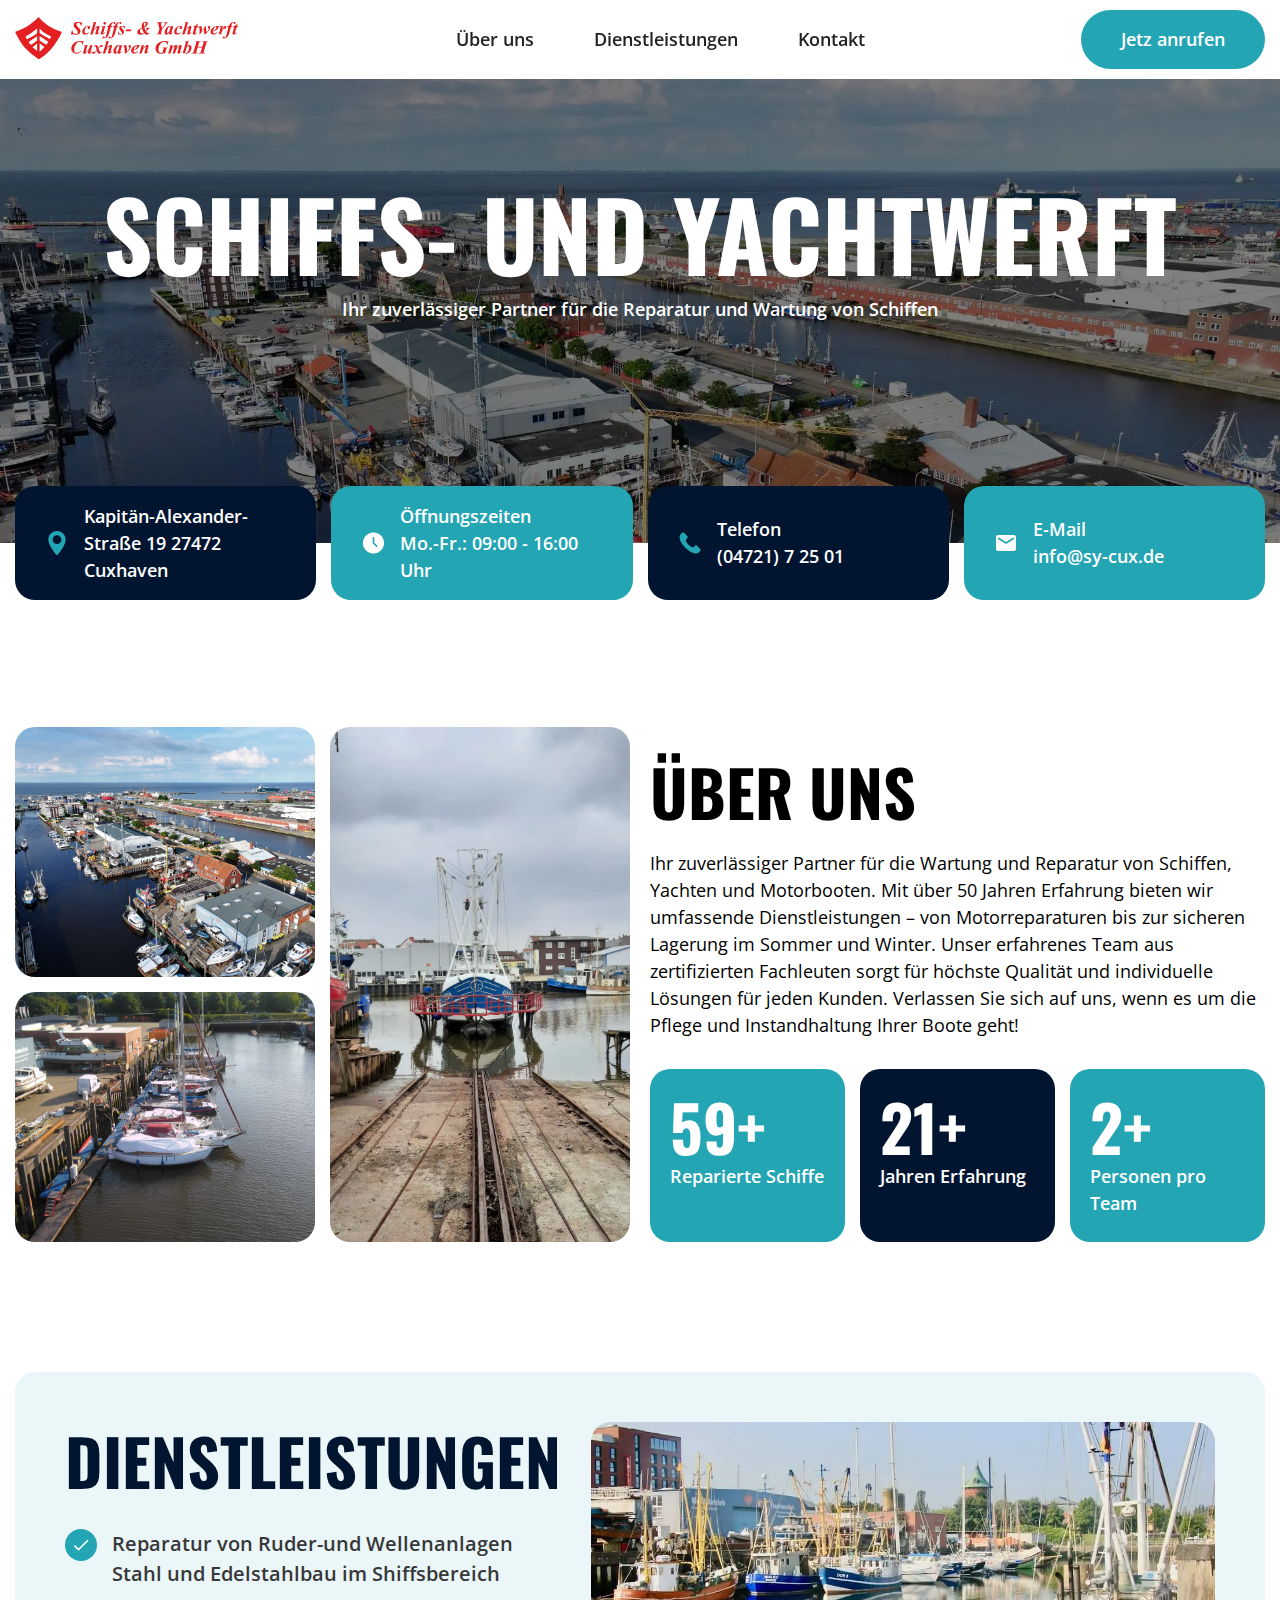
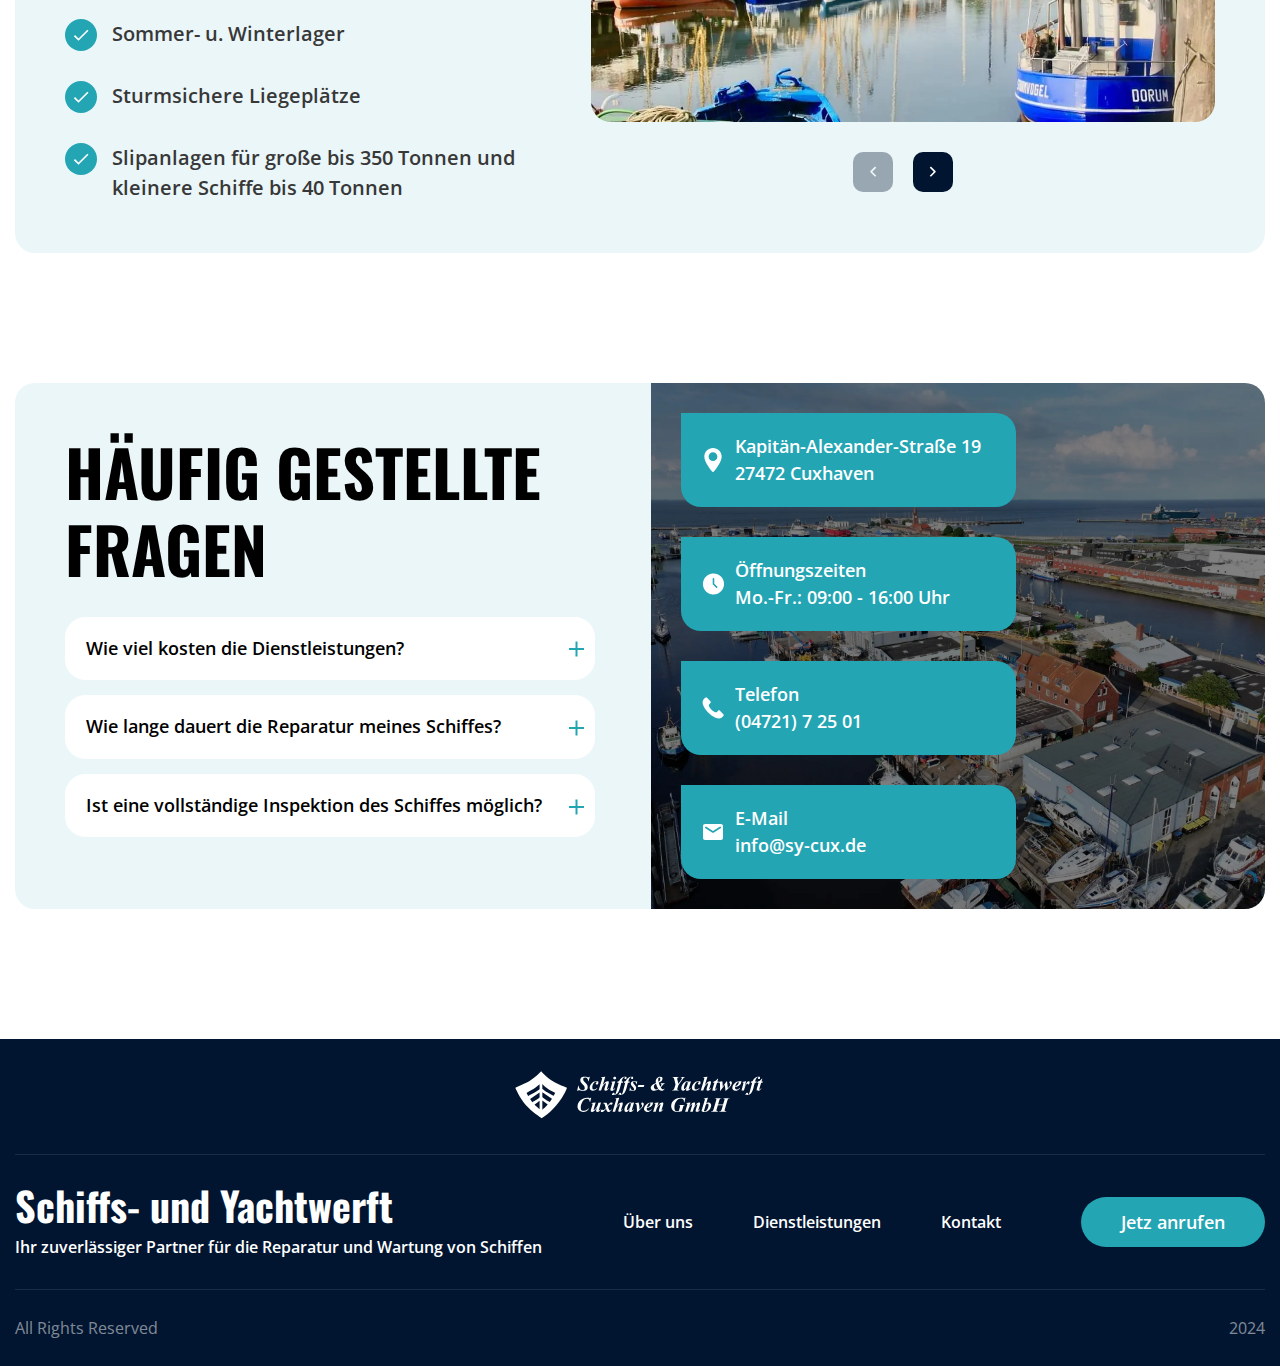
==== commit b55a903f: "Add files via upload" ====
--- a/schiffs-undyachtwerft/index.html
+++ b/schiffs-undyachtwerft/index.html
@@ -6,7 +6,7 @@
 	<meta charset="UTF-8">
 	<meta name="format-detection" content="telephone=no">
 	<!-- <style>body{opacity: 0;}</style> -->
-	<link rel="stylesheet" href="css/style.min.css?_v=20250123144746">
+	<link rel="stylesheet" href="css/style.min.css?_v=20250123155055">
 	<link rel="shortcut icon" href="favicon.ico">
 	<!-- <meta name="robots" content="noindex, nofollow"> -->
 	<meta name="viewport" content="width=device-width, initial-scale=1.0">
@@ -488,7 +488,7 @@
 			</div>
 		</footer>
 	</div>
-	<script src="js/app.min.js?_v=20250123144746"></script>
+	<script src="js/app.min.js?_v=20250123155055"></script>
 </body>
 
 </html>--- a/schiffs-undyachtwerft/css/style.min.css
+++ b/schiffs-undyachtwerft/css/style.min.css
@@ -1 +1,2120 @@
-@import url('https://fonts.googleapis.com/css2?family=Open+Sans:ital,wght@0,300..800;1,300..800&family=Oswald:wght@200..700&display=swap');:root {--primary: #0a9396;--secondary: #94d2bd;--accent: #0090c1;--inverse: #ffff3f;--bg-primary: #242423;--bg-secondary: #7678ed;--bg-accent: #4cc9f0;--bg-inverse: #2d00f7;--text-primary: #fbfffe;--text-secondary: #080708;--text-accent: #e8eddf;--text-inverse: #e8eddf;--red: #E31F21;--white-10: rgba(255, 255, 255, 0.1);--white-50: rgba(255, 255, 255, 0.5);--white-100: #FFFFFF;--orange: #F06400;--grey-light: #383838;--grey-dark: #232323;--pale-blue: #EBF6F8;--dark-blue: #011530;--turquoise: #23A5B3;--violet: #9747FF;--black-35: rgba(0, 0, 0, 0.35);--black-50: rgba(0, 0, 0, 0.50);--black-100: #000000;--d9: #D9D9D9}* {padding: 0;margin: 0;border: 0}*,*::after,*::before {box-sizing: border-box}*::after,*::before {display: inline-block}body,html {height: 100%;min-width: 320px;scroll-behavior: smooth}body {color: #000;line-height: 1;font-family: "";font-size: .875rem;-ms-text-size-adjust: 100%;-moz-text-size-adjust: 100%;-webkit-text-size-adjust: 100%;-webkit-font-smoothing: antialiased;-moz-osx-font-smoothing: grayscale}button,input,textarea {font-family: "";font-size: inherit;line-height: inherit;color: inherit;background-color: rgba(0,0,0,0)}input,textarea {width: 100%}label {display: inline-block}button,option,select {cursor: pointer}a {display: inline-block;color: inherit;text-decoration: none}ul li {list-style: none}img {vertical-align: top}h1,h2,h3,h4,h5,h6 {font-weight: inherit;font-size: inherit}.lock body {overflow: hidden;touch-action: none;-ms-scroll-chaining: none;overscroll-behavior: none}.wrapper {min-height: 100%;display: flex;flex-direction: column;overflow: hidden}@supports (overflow:clip) {.wrapper {overflow: clip}}.wrapper>main {flex: 1 1 auto}.wrapper>* {min-width: 0}[class*=__container] {max-width: 103.125rem;margin: 0 auto;padding: 0 .9375rem}[class*="--gc"] {display: grid;min-width: 0;grid-template-columns: .9375rem 1fr minmax(auto,101.25rem) 1fr .9375rem}[class*="--gc"]>* {min-width: 0;grid-column: 3/4}.menu__body {display: flex;align-items: center;justify-content: center;flex-wrap: wrap}.icon-menu {display: none}.spollers {display: grid;gap: 15px}.spollers__item {font-size: 1.25rem}.spollers__title {width: 100%;cursor: default;position: relative;list-style: none}.spollers__title::-webkit-details-marker,.spollers__title::marker {display: none}._spoller-init .spollers__title {cursor: pointer}._spoller-init .spollers__title::after,._spoller-init .spollers__title::before {content: "";position: absolute;right: 10px;top: 50%;background-color: var(--turquoise);height: 2px;width: 15px;transition: all ease .3s}._spoller-init .spollers__title::before {-webkit-transform: rotate(0);transform: rotate(0)}._spoller-init .spollers__title::after {-webkit-transform: rotate(90deg);transform: rotate(90deg)}._spoller-init .spollers__title._spoller-active::before {-webkit-transform: rotate(360deg);transform: rotate(360deg)}._spoller-init .spollers__title._spoller-active::after {-webkit-transform: rotate(-180deg);transform: rotate(-180deg)}.ibg {width: 100%;height: 100%;-o-object-fit: cover;object-fit: cover}.ibg--top {-o-object-position: top;object-position: top}.ibg--bottom {-o-object-position: bottom;object-position: bottom}.ibg--left {-o-object-position: left;object-position: left}.ibg--right {-o-object-position: right;object-position: right}.ibg--contain {-o-object-fit: contain;object-fit: contain}.header {position: fixed;width: 100%;background-color: var(--white-100);z-index: 1000}.header__block {display: flex;justify-content: space-between;padding: 10px 0;align-items: center}.header__logo {width: 100%}.header__logo svg {width: 100%;height: 100%;fill: var(--red)}.header__link {font-family: "Open Sans";font-weight: 600;line-height: 150%;font-size: 18px;color: var(--white-100);background-color: var(--turquoise);border-radius: 100px;transition: all ease .3s;text-align: center;align-content: center}.menu__body {background-color: var(--white-50);backdrop-filter: blur(5px)}.menu__list {display: flex;gap: 60px}.menu__link {font-family: "Open Sans";font-weight: 600;line-height: 150%;font-size: 18px;color: var(--grey-dark);transition: all ease .3s}.footer {padding: 30px 0;background-color: var(--dark-blue)}.footer__main>:first-child {text-align: center}.footer__main>:not(:last-child) {margin-bottom: 30px}.footer__logo {width: 100%;max-width: 250px;transition: all ease .3s}.footer__logo svg {width: 100%;height: 100%;fill: var(--white-100);transition: all ease .3s}.footer__navigation {display: flex;justify-content: space-between;flex-wrap: wrap;gap: 30px;padding: 30px 0;border-top: 1px solid var(--white-10);border-bottom: 1px solid var(--white-10);align-items: center}.footer__description {display: flex;flex-direction: column;gap: 10px}.footer__title {color: var(--white-100);font-family: Oswald;font-weight: 700}.footer__subtitle {color: var(--white-100);font-family: "Open Sans";font-weight: 600;line-height: 150%}.footer__list {display: flex;justify-content: space-between;gap: 60px;flex-wrap: wrap}.footer__link {color: var(--white-100);font-family: "Open Sans";font-weight: 600;line-height: 150%;transition: all ease .3s}.footer__linkcall {color: var(--white-100);font-family: "Open Sans";font-weight: 600;padding: 16px 40px;background-color: var(--turquoise);border-radius: 6.25rem;transition: all ease .3s}.footer__rights {display: flex;justify-content: space-between}.footer__allrights {color: var(--white-50);font-weight: 400;font-family: "Open Sans"}.footer__year {color: var(--white-50);font-weight: 400;font-family: "Open Sans"}.home__block {padding: 175px 15px 225px;padding-left: .9375rem;padding-right: .9375rem;text-align: center;background: url(../img/IMG-20240530-WA0025.webp) 50% 10%/cover no-repeat}.home__title {font-family: Oswald;font-weight: 700;text-transform: uppercase;line-height: 120%;margin-bottom: 10px;color: var(--white-100)}.home__subtitle {font-family: "Open Sans";font-weight: 600;color: var(--white-100)}.home__info {-webkit-transform: translateY(-57px);transform: translateY(-57px)}.home__list {display: flex;justify-content: center;gap: 15px}.home__list .home__item:nth-child(even) .link {transition: all ease .3s;background-color: var(--turquoise)}.home__list .home__item:nth-child(even) svg {transition: all ease .3s;fill: var(--white-100)}.home__list .home__item:nth-child(odd) .link {transition: all ease .3s;background-color: var(--dark-blue)}.home__list .home__item:nth-child(odd) svg {transition: all ease .3s;fill: var(--turquoise)}.home__item {width: 100%;max-width: 24.0625rem;min-width: 18.125rem;height: 114px}.link {display: flex;gap: 15px;align-items: center;width: 100%;height: 100%;padding: 30px;border-radius: 20px}.link__svg {width: 100%;height: 24px;max-width: 24px}.link__svg svg {width: 100%;height: 100%}.link__description,.link__title {display: block;font-family: "Open Sans";font-size: 18px;font-weight: 600;line-height: 150%;color: var(--white-100)}.aboutus__container {display: flex;justify-content: space-between;gap: 20px}.aboutus__blockimg {display: grid;grid-template-columns: repeat(2,1fr);grid-template-rows: repeat(2,1fr);gap: 15px;width: 100%;max-width: 915px}.aboutus__img {border-radius: 20px}.aboutus__img img {border-radius: 20px}.aboutus__information {width: 100%;max-width: 700px}.aboutus__title {font-family: Oswald;font-weight: 700;text-transform: uppercase;line-height: 120%;margin-bottom: 20px}.aboutus__subtitle {font-family: "Open Sans";font-weight: 400;line-height: 150%;margin-bottom: 30px}.span1 {grid-column: span 1;grid-row: span 1;max-width: 445px;max-height: 250px;width: 100%}.span2 {grid-row: span 2;grid-column: span 1;max-width: 445px;max-height: 515px;width: 100%}.counters {display: grid;grid-template-columns: repeat(3,1fr);justify-content: space-between}.counters>:nth-child(odd) {background-color: var(--turquoise)}.counters>:nth-child(even) {background-color: var(--dark-blue)}.counters__block {grid-column: span 1;border-radius: 20px;max-width: 215px}.counters__item {color: var(--white-100);font-family: Oswald;font-weight: 700;margin-bottom: 5px}.counters__item::after {content: "+"}.counters__text {color: var(--white-100);font-family: "Open Sans";font-weight: 600;line-height: 150%}.services__block {display: flex;background-color: var(--pale-blue);border-radius: 20px;justify-content: space-between;gap: 30px}.services__title {font-family: Oswald;font-weight: 700;line-height: 120%;text-transform: uppercase;color: var(--dark-blue);margin-bottom: 30px}.services__list>:not(:last-child) {margin-bottom: 30px}.services__item {display: flex;gap: 15px;font-family: "Open Sans";font-weight: 600;line-height: 150%;color: var(--grey-light)}.services__svg {width: 100%}.services__svg svg {width: 100%;height: 100%}.services__svg svg circle {fill: var(--turquoise)}.services__svg svg path {fill: var(--white-100)}.services__slider {display: flex;flex-direction: column;width: 100%;max-width: 700px}.services__wrapper {margin-bottom: 30px}.services__media {width: 100%;height: 100%}.services__img {border-radius: 20px}.services__img img {border-radius: 20px}.services__navigation {display: flex;justify-content: center;gap: 20px}.services__button {background-color: var(--dark-blue);width: 40px;height: 40px;padding: 10px;border-radius: 10px;transition: all ease .3s}.services__button svg {fill: #fff;width: 100%;height: 100%}.additionalquestions__block {display: flex;background-color: var(--pale-blue);border-radius: 20px;justify-content: space-between}.additionalquestions__title {font-family: Oswald;font-weight: 700;line-height: 120%;text-transform: uppercase;margin-bottom: 30px}.additionalquestions__info {width: 100%;background: url(../img/IMG-20240530-WA0025.webp) 50% 10%/cover no-repeat;border-radius: 0 20px 20px 0;padding-left: 30px;padding-right: 30px}.additionalquestions__svg {width: 100%;height: 24px;max-width: 24px}.additionalquestions__svg svg {width: 100%;height: 100%;fill: var(--white-100)}.additionalquestions__adress,.additionalquestions__mail,.additionalquestions__openinghours,.additionalquestions__tel {display: flex;max-width: 335px;width: 100%;gap: 10px;background-color: var(--turquoise);border-radius: 0 20px 20px 20px;padding: 20px;align-items: center}.additionalquestions__adress,.additionalquestions__mail,.additionalquestions__tel {transition: all ease .3s}.additionalquestions__description,.additionalquestions__subtitle {display: block;font-family: "Open Sans";font-weight: 600;line-height: 150%;color: var(--white-100)}.spollers__item {width: 100%;max-width: 530px;background-color: var(--white-100);border: 1px solid var(--white-100);transition: all ease .3s}.spollers__title {font-family: "Open Sans";font-weight: 600;line-height: 120%}.spollers__body {font-family: "Open Sans";font-weight: 400;line-height: 120%}@font-face {font-family: swiper-icons;src: url("data:application/font-woff;charset=utf-8;base64, [base64]//wADZ2x5ZgAAAywAAADMAAAD2MHtryVoZWFkAAABbAAAADAAAAA2E2+eoWhoZWEAAAGcAAAAHwAAACQC9gDzaG10eAAAAigAAAAZAAAArgJkABFsb2NhAAAC0AAAAFoAAABaFQAUGG1heHAAAAG8AAAAHwAAACAAcABAbmFtZQAAA/gAAAE5AAACXvFdBwlwb3N0AAAFNAAAAGIAAACE5s74hXjaY2BkYGAAYpf5Hu/j+W2+MnAzMYDAzaX6QjD6/4//Bxj5GA8AuRwMYGkAPywL13jaY2BkYGA88P8Agx4j+/8fQDYfA1AEBWgDAIB2BOoAeNpjYGRgYNBh4GdgYgABEMnIABJzYNADCQAACWgAsQB42mNgYfzCOIGBlYGB0YcxjYGBwR1Kf2WQZGhhYGBiYGVmgAFGBiQQkOaawtDAoMBQxXjg/wEGPcYDDA4wNUA2CCgwsAAAO4EL6gAAeNpj2M0gyAACqxgGNWBkZ2D4/wMA+xkDdgAAAHjaY2BgYGaAYBkGRgYQiAHyGMF8FgYHIM3DwMHABGQrMOgyWDLEM1T9/w8UBfEMgLzE////P/5//f/V/xv+r4eaAAeMbAxwIUYmIMHEgKYAYjUcsDAwsLKxc3BycfPw8jEQA/[base64]/uznmfPFBNODM2K7MTQ45YEAZqGP81AmGGcF3iPqOop0r1SPTaTbVkfUe4HXj97wYE+yNwWYxwWu4v1ugWHgo3S1XdZEVqWM7ET0cfnLGxWfkgR42o2PvWrDMBSFj/IHLaF0zKjRgdiVMwScNRAoWUoH78Y2icB/yIY09An6AH2Bdu/UB+yxopYshQiEvnvu0dURgDt8QeC8PDw7Fpji3fEA4z/PEJ6YOB5hKh4dj3EvXhxPqH/SKUY3rJ7srZ4FZnh1PMAtPhwP6fl2PMJMPDgeQ4rY8YT6Gzao0eAEA409DuggmTnFnOcSCiEiLMgxCiTI6Cq5DZUd3Qmp10vO0LaLTd2cjN4fOumlc7lUYbSQcZFkutRG7g6JKZKy0RmdLY680CDnEJ+UMkpFFe1RN7nxdVpXrC4aTtnaurOnYercZg2YVmLN/d/gczfEimrE/fs/bOuq29Zmn8tloORaXgZgGa78yO9/cnXm2BpaGvq25Dv9S4E9+5SIc9PqupJKhYFSSl47+Qcr1mYNAAAAeNptw0cKwkAAAMDZJA8Q7OUJvkLsPfZ6zFVERPy8qHh2YER+3i/BP83vIBLLySsoKimrqKqpa2hp6+jq6RsYGhmbmJqZSy0sraxtbO3sHRydnEMU4uR6yx7JJXveP7WrDycAAAAAAAH//wACeNpjYGRgYOABYhkgZgJCZgZNBkYGLQZtIJsFLMYAAAw3ALgAeNolizEKgDAQBCchRbC2sFER0YD6qVQiBCv/H9ezGI6Z5XBAw8CBK/m5iQQVauVbXLnOrMZv2oLdKFa8Pjuru2hJzGabmOSLzNMzvutpB3N42mNgZGBg4GKQYzBhYMxJLMlj4GBgAYow/P/PAJJhLM6sSoWKfWCAAwDAjgbRAAB42mNgYGBkAIIbCZo5IPrmUn0hGA0AO8EFTQAA");font-weight: 400;font-style: normal}:root {--swiper-theme-color: #007aff}.swiper {margin-left: auto;margin-right: auto;position: relative;overflow: hidden;list-style: none;padding: 0;z-index: 1}.swiper-vertical>.swiper-wrapper {flex-direction: column}.swiper-wrapper {position: relative;width: 100%;height: 100%;max-height: 300px;z-index: 1;display: flex;transition-property: -webkit-transform;transition-property: transform;transition-property: transform,-webkit-transform;box-sizing: content-box}.swiper-android .swiper-slide,.swiper-wrapper {-webkit-transform: translate3d(0,0,0);transform: translate3d(0,0,0)}.swiper-pointer-events {touch-action: pan-y}.swiper-pointer-events.swiper-vertical {touch-action: pan-x}.swiper-slide {flex-shrink: 0;width: 100%;height: 100%;position: relative;transition-property: -webkit-transform;transition-property: transform;transition-property: transform,-webkit-transform;aspect-ratio: 16/9}.swiper-slide-invisible-blank {visibility: hidden}.swiper-autoheight,.swiper-autoheight .swiper-slide {height: auto}.swiper-autoheight .swiper-wrapper {align-items: flex-start;transition-property: height,-webkit-transform;transition-property: transform,height;transition-property: transform,height,-webkit-transform}.swiper-3d,.swiper-3d.swiper-css-mode .swiper-wrapper {-webkit-perspective: 1200px;perspective: 1200px}.swiper-3d .swiper-cube-shadow,.swiper-3d .swiper-slide,.swiper-3d .swiper-slide-shadow,.swiper-3d .swiper-slide-shadow-bottom,.swiper-3d .swiper-slide-shadow-left,.swiper-3d .swiper-slide-shadow-right,.swiper-3d .swiper-slide-shadow-top,.swiper-3d .swiper-wrapper {-webkit-transform-style: preserve-3d;transform-style: preserve-3d}.swiper-3d .swiper-slide-shadow,.swiper-3d .swiper-slide-shadow-bottom,.swiper-3d .swiper-slide-shadow-left,.swiper-3d .swiper-slide-shadow-right,.swiper-3d .swiper-slide-shadow-top {position: absolute;left: 0;top: 0;width: 100%;height: 100%;pointer-events: none;z-index: 10}.swiper-3d .swiper-slide-shadow {background: rgba(0,0,0,.15)}.swiper-3d .swiper-slide-shadow-left {background-image: linear-gradient(to left,rgba(0,0,0,.5),rgba(0,0,0,0))}.swiper-3d .swiper-slide-shadow-right {background-image: linear-gradient(to right,rgba(0,0,0,.5),rgba(0,0,0,0))}.swiper-3d .swiper-slide-shadow-top {background-image: linear-gradient(to top,rgba(0,0,0,.5),rgba(0,0,0,0))}.swiper-3d .swiper-slide-shadow-bottom {background-image: linear-gradient(to bottom,rgba(0,0,0,.5),rgba(0,0,0,0))}.swiper-css-mode>.swiper-wrapper {overflow: auto;scrollbar-width: none;-ms-overflow-style: none}.swiper-css-mode>.swiper-wrapper::-webkit-scrollbar {display: none}.swiper-css-mode>.swiper-wrapper>.swiper-slide {scroll-snap-align: start start}.swiper-horizontal.swiper-css-mode>.swiper-wrapper {-ms-scroll-snap-type: x mandatory;scroll-snap-type: x mandatory}.swiper-vertical.swiper-css-mode>.swiper-wrapper {-ms-scroll-snap-type: y mandatory;scroll-snap-type: y mandatory}.swiper-centered>.swiper-wrapper::before {content: "";flex-shrink: 0;order: 9999}.swiper-centered.swiper-horizontal>.swiper-wrapper>.swiper-slide:first-child {-webkit-margin-start: var(--swiper-centered-offset-before);margin-inline-start: var(--swiper-centered-offset-before)}.swiper-centered.swiper-horizontal>.swiper-wrapper::before {height: 100%;min-height: 1px;width: var(--swiper-centered-offset-after)}.swiper-centered.swiper-vertical>.swiper-wrapper>.swiper-slide:first-child {-webkit-margin-before: var(--swiper-centered-offset-before);margin-block-start: var(--swiper-centered-offset-before)}.swiper-centered.swiper-vertical>.swiper-wrapper::before {width: 100%;min-width: 1px;height: var(--swiper-centered-offset-after)}.swiper-centered>.swiper-wrapper>.swiper-slide {scroll-snap-align: center center}.swiper-virtual.swiper-css-mode .swiper-wrapper::after {content: "";position: absolute;left: 0;top: 0;pointer-events: none}.swiper-virtual.swiper-css-mode.swiper-horizontal .swiper-wrapper::after {height: 1px;width: var(--swiper-virtual-size)}.swiper-virtual.swiper-css-mode.swiper-vertical .swiper-wrapper::after {width: 1px;height: var(--swiper-virtual-size)}:root {--swiper-navigation-size: 44px}.swiper-button-next.swiper-button-disabled,.swiper-button-prev.swiper-button-disabled {opacity: .35;cursor: auto;pointer-events: none}.swiper-button-prev,.swiper-rtl .swiper-button-next {left: 10px;right: auto}.swiper-button-lock {display: none}.swiper-pagination {position: absolute;text-align: center;transition: .3s opacity;-webkit-transform: translate3d(0,0,0);transform: translate3d(0,0,0);z-index: 10}.swiper-pagination.swiper-pagination-hidden {opacity: 0}.swiper-horizontal>.swiper-pagination-bullets,.swiper-pagination-bullets.swiper-pagination-horizontal,.swiper-pagination-custom,.swiper-pagination-fraction {bottom: 10px;left: 0;width: 100%}.swiper-pagination-bullets-dynamic {overflow: hidden;font-size: 0}.swiper-pagination-bullets-dynamic .swiper-pagination-bullet {-webkit-transform: scale(.33);transform: scale(.33);position: relative}.swiper-pagination-bullets-dynamic .swiper-pagination-bullet-active {-webkit-transform: scale(1);transform: scale(1)}.swiper-pagination-bullets-dynamic .swiper-pagination-bullet-active-main {-webkit-transform: scale(1);transform: scale(1)}.swiper-pagination-bullets-dynamic .swiper-pagination-bullet-active-prev {-webkit-transform: scale(.66);transform: scale(.66)}.swiper-pagination-bullets-dynamic .swiper-pagination-bullet-active-prev-prev {-webkit-transform: scale(.33);transform: scale(.33)}.swiper-pagination-bullets-dynamic .swiper-pagination-bullet-active-next {-webkit-transform: scale(.66);transform: scale(.66)}.swiper-pagination-bullets-dynamic .swiper-pagination-bullet-active-next-next {-webkit-transform: scale(.33);transform: scale(.33)}.swiper-pagination-bullet {width: var(--swiper-pagination-bullet-width,var(--swiper-pagination-bullet-size,8px));height: var(--swiper-pagination-bullet-height,var(--swiper-pagination-bullet-size,8px));display: inline-block;border-radius: 50%;background: var(--swiper-pagination-bullet-inactive-color,#000);opacity: var(--swiper-pagination-bullet-inactive-opacity,.2)}button.swiper-pagination-bullet {border: none;margin: 0;padding: 0;box-shadow: none;-webkit-appearance: none;appearance: none}.swiper-pagination-clickable .swiper-pagination-bullet {cursor: pointer}.swiper-pagination-bullet:only-child {display: none!important}.swiper-pagination-bullet-active {opacity: var(--swiper-pagination-bullet-opacity,1);background: var(--swiper-pagination-color,var(--swiper-theme-color))}.swiper-pagination-vertical.swiper-pagination-bullets,.swiper-vertical>.swiper-pagination-bullets {right: 10px;top: 50%;-webkit-transform: translate3d(0,-50%,0);transform: translate3d(0,-50%,0)}.swiper-pagination-vertical.swiper-pagination-bullets .swiper-pagination-bullet,.swiper-vertical>.swiper-pagination-bullets .swiper-pagination-bullet {margin: var(--swiper-pagination-bullet-vertical-gap,6px) 0;display: block}.swiper-pagination-vertical.swiper-pagination-bullets.swiper-pagination-bullets-dynamic,.swiper-vertical>.swiper-pagination-bullets.swiper-pagination-bullets-dynamic {top: 50%;-webkit-transform: translateY(-50%);transform: translateY(-50%);width: 8px}.swiper-pagination-vertical.swiper-pagination-bullets.swiper-pagination-bullets-dynamic .swiper-pagination-bullet,.swiper-vertical>.swiper-pagination-bullets.swiper-pagination-bullets-dynamic .swiper-pagination-bullet {display: inline-block;transition: .2s transform,.2s top}.swiper-horizontal>.swiper-pagination-bullets .swiper-pagination-bullet,.swiper-pagination-horizontal.swiper-pagination-bullets .swiper-pagination-bullet {margin: 0 var(--swiper-pagination-bullet-horizontal-gap,4px)}.swiper-horizontal>.swiper-pagination-bullets.swiper-pagination-bullets-dynamic,.swiper-pagination-horizontal.swiper-pagination-bullets.swiper-pagination-bullets-dynamic {left: 50%;-webkit-transform: translateX(-50%);transform: translateX(-50%);white-space: nowrap}.swiper-horizontal>.swiper-pagination-bullets.swiper-pagination-bullets-dynamic .swiper-pagination-bullet,.swiper-pagination-horizontal.swiper-pagination-bullets.swiper-pagination-bullets-dynamic .swiper-pagination-bullet {transition: .2s transform,.2s left}.swiper-horizontal.swiper-rtl>.swiper-pagination-bullets-dynamic .swiper-pagination-bullet {transition: .2s transform,.2s right}.swiper-pagination-progressbar {background: rgba(0,0,0,.25);position: absolute}.swiper-pagination-progressbar .swiper-pagination-progressbar-fill {background: var(--swiper-pagination-color,var(--swiper-theme-color));position: absolute;left: 0;top: 0;width: 100%;height: 100%;-webkit-transform: scale(0);transform: scale(0);-webkit-transform-origin: left top;transform-origin: left top}.swiper-rtl .swiper-pagination-progressbar .swiper-pagination-progressbar-fill {-webkit-transform-origin: right top;transform-origin: right top}.swiper-horizontal>.swiper-pagination-progressbar,.swiper-pagination-progressbar.swiper-pagination-horizontal,.swiper-pagination-progressbar.swiper-pagination-vertical.swiper-pagination-progressbar-opposite,.swiper-vertical>.swiper-pagination-progressbar.swiper-pagination-progressbar-opposite {width: 100%;height: 4px;left: 0;top: 0}.swiper-horizontal>.swiper-pagination-progressbar.swiper-pagination-progressbar-opposite,.swiper-pagination-progressbar.swiper-pagination-horizontal.swiper-pagination-progressbar-opposite,.swiper-pagination-progressbar.swiper-pagination-vertical,.swiper-vertical>.swiper-pagination-progressbar {width: 4px;height: 100%;left: 0;top: 0}.swiper-pagination-lock {display: none}.swiper-scrollbar {border-radius: 10px;position: relative;-ms-touch-action: none;background: rgba(0,0,0,.1)}.swiper-horizontal>.swiper-scrollbar {position: absolute;left: 1%;bottom: 3px;z-index: 50;height: 5px;width: 98%}.swiper-vertical>.swiper-scrollbar {position: absolute;right: 3px;top: 1%;z-index: 50;width: 5px;height: 98%}.swiper-scrollbar-drag {height: 100%;width: 100%;position: relative;background: rgba(0,0,0,.5);border-radius: 10px;left: 0;top: 0}.swiper-scrollbar-cursor-drag {cursor: move}.swiper-scrollbar-lock {display: none}.swiper-zoom-container {width: 100%;height: 100%;display: flex;justify-content: center;align-items: center;text-align: center}.swiper-zoom-container>canvas,.swiper-zoom-container>img,.swiper-zoom-container>svg {max-width: 100%;max-height: 100%;-o-object-fit: contain;object-fit: contain}.swiper-slide-zoomed {cursor: move}.swiper-lazy-preloader {width: 42px;height: 42px;position: absolute;left: 50%;top: 50%;margin-left: -21px;margin-top: -21px;z-index: 10;-webkit-transform-origin: 50%;transform-origin: 50%;-webkit-animation: swiper-preloader-spin 1s infinite linear;animation: swiper-preloader-spin 1s infinite linear;box-sizing: border-box;border: 4px solid var(--swiper-preloader-color,var(--swiper-theme-color));border-radius: 50%;border-top-color: transparent}.swiper-lazy-preloader-white {--swiper-preloader-color: #fff}.swiper-lazy-preloader-black {--swiper-preloader-color: #000}@-webkit-keyframes swiper-preloader-spin {100% {-webkit-transform: rotate(360deg);transform: rotate(360deg)}}@keyframes swiper-preloader-spin {100% {-webkit-transform: rotate(360deg);transform: rotate(360deg)}}.swiper .swiper-notification {position: absolute;left: 0;top: 0;pointer-events: none;opacity: 0;z-index: -1000}.swiper-free-mode>.swiper-wrapper {transition-timing-function: ease-out;margin: 0 auto}.swiper-grid>.swiper-wrapper {flex-wrap: wrap}.swiper-grid-column>.swiper-wrapper {flex-wrap: wrap;flex-direction: column}.swiper-fade.swiper-free-mode .swiper-slide {transition-timing-function: ease-out}.swiper-fade .swiper-slide {pointer-events: none;transition-property: opacity}.swiper-fade .swiper-slide .swiper-slide {pointer-events: none}.swiper-fade .swiper-slide-active,.swiper-fade .swiper-slide-active .swiper-slide-active {pointer-events: auto}.swiper-cube {overflow: visible}.swiper-cube .swiper-slide {pointer-events: none;-webkit-backface-visibility: hidden;backface-visibility: hidden;z-index: 1;visibility: hidden;-webkit-transform-origin: 0 0;transform-origin: 0 0;width: 100%;height: 100%}.swiper-cube .swiper-slide .swiper-slide {pointer-events: none}.swiper-cube.swiper-rtl .swiper-slide {-webkit-transform-origin: 100% 0;transform-origin: 100% 0}.swiper-cube .swiper-slide-active,.swiper-cube .swiper-slide-active .swiper-slide-active {pointer-events: auto}.swiper-cube .swiper-slide-active,.swiper-cube .swiper-slide-next,.swiper-cube .swiper-slide-next+.swiper-slide,.swiper-cube .swiper-slide-prev {pointer-events: auto;visibility: visible}.swiper-cube .swiper-slide-shadow-bottom,.swiper-cube .swiper-slide-shadow-left,.swiper-cube .swiper-slide-shadow-right,.swiper-cube .swiper-slide-shadow-top {z-index: 0;-webkit-backface-visibility: hidden;backface-visibility: hidden}.swiper-cube .swiper-cube-shadow {position: absolute;left: 0;bottom: 0;width: 100%;height: 100%;opacity: .6;z-index: 0}.swiper-cube .swiper-cube-shadow:before {content: "";background: #000;position: absolute;left: 0;top: 0;bottom: 0;right: 0;-webkit-filter: blur(50px);filter: blur(50px)}.swiper-flip {overflow: visible}.swiper-flip .swiper-slide {pointer-events: none;-webkit-backface-visibility: hidden;backface-visibility: hidden;z-index: 1}.swiper-flip .swiper-slide .swiper-slide {pointer-events: none}.swiper-flip .swiper-slide-active,.swiper-flip .swiper-slide-active .swiper-slide-active {pointer-events: auto}.swiper-flip .swiper-slide-shadow-bottom,.swiper-flip .swiper-slide-shadow-left,.swiper-flip .swiper-slide-shadow-right,.swiper-flip .swiper-slide-shadow-top {z-index: 0;-webkit-backface-visibility: hidden;backface-visibility: hidden}.swiper-creative .swiper-slide {-webkit-backface-visibility: hidden;backface-visibility: hidden;overflow: hidden;transition-property: opacity,height,-webkit-transform;transition-property: transform,opacity,height;transition-property: transform,opacity,height,-webkit-transform}.swiper-cards {overflow: visible}.swiper-cards .swiper-slide {-webkit-transform-origin: center bottom;transform-origin: center bottom;-webkit-backface-visibility: hidden;backface-visibility: hidden;overflow: hidden}@media (min-width:29.9375em) {.header__block {gap: .9375rem}}@media (min-width:73.125em) {.menu__list {gap: 3.75rem}.page__aboutus {margin-top: 4.375rem}.page__aboutus {margin-bottom: 8.125rem}.aboutus__title {font-size: 4rem}.aboutus__subtitle {font-size: 1.125rem}.counters {gap: .9375rem}.counters__block {padding-top: 1.5625rem}.counters__block {padding-bottom: 1.5625rem}.counters__block {padding-left: 1.25rem}.counters__block {padding-right: 1.25rem}.counters__item {font-size: 4rem}.counters__text {font-size: 1.125rem}.page__services {margin-top: 8.125rem}.page__services {margin-bottom: 8.125rem}.services__block {padding-top: 3.125rem}.services__block {padding-bottom: 3.125rem}.services__block {padding-left: 3.125rem}.services__block {padding-right: 3.125rem}.services__title {font-size: 4rem}.services__item {font-size: 1.25rem}.services__svg {max-width: 2rem}.services__svg {height: 2rem}.page__additionalquestions {margin-top: 8.125rem}.page__additionalquestions {margin-bottom: 8.125rem}.additionalquestions__questions {padding-top: 3.125rem}.additionalquestions__questions {padding-bottom: 3.125rem}.additionalquestions__questions {padding-left: 3.125rem}.additionalquestions__questions {padding-right: 3.125rem}.additionalquestions__title {font-size: 4rem}.additionalquestions__title {width: 33.125rem}.additionalquestions__info {padding-top: 1.875rem}.additionalquestions__info {padding-bottom: 1.875rem}.additionalquestions__list>:not(:last-child) {margin-bottom: 1.875rem}.additionalquestions__description,.additionalquestions__subtitle {font-size: 1.125rem}.spollers__item {border-radius: 1.25rem}.spollers__title {padding-top: 1.25rem}.spollers__title {padding-bottom: 1.25rem}.spollers__title {padding-left: 1.25rem}.spollers__title {padding-right: 3.125rem}.spollers__title {font-size: 1.125rem}.spollers__body {width: 33.125rem}.spollers__body {padding-bottom: 1.25rem}.spollers__body {padding-left: 1.25rem}.spollers__body {padding-right: 3.125rem}.spollers__body {font-size: 1.125rem}}@media (min-width:62em) {.header__logo {max-width: 14.0625rem}.header__link {font-size: 1.125rem}.header__link {padding-top: 1rem}.header__link {padding-bottom: 1rem}.header__link {padding-left: 2.5rem}.header__link {padding-right: 2.5rem}.footer__description {gap: .625rem}.footer__title {font-size: 2.5rem}.footer__subtitle {font-size: 1rem}.footer__link {font-size: 1rem}.footer__linkcall {font-size: 1.125rem}.footer__allrights {font-size: 1rem}.footer__year {font-size: 1rem}.home__block {padding-top: 10.9375rem}.home__block {padding-bottom: 14.0625rem}.home__title {font-size: 6rem}.home__subtitle {font-size: 1.125rem}.services__item {gap: .9375rem}}@media (max-width:1269.98px) {.footer__navigation {flex-direction: column;text-align: center}.home__list {flex-wrap: wrap}}@media (max-width:62em) {.menu__list {gap: 1.875rem}.aboutus__subtitle {font-size: 1rem}.counters {gap: .625rem}.counters__block {padding-top: .9375rem}.counters__block {padding-bottom: .9375rem}.counters__block {padding-left: .9375rem}.counters__block {padding-right: .9375rem}.counters__item {font-size: 2.5rem}.counters__text {font-size: 1rem}.page__services {margin-top: 3.75rem}.page__services {margin-bottom: 3.75rem}.page__additionalquestions {margin-top: 3.75rem}.page__additionalquestions {margin-bottom: 3.75rem}}@media (max-width:30em) {.home__block {padding-top: 6.25rem}.home__block {padding-bottom: 6.25rem}.home__title {font-size: 2.5rem}.home__subtitle {font-size: 1rem}.aboutus__title {font-size: 2rem}.services__title {font-size: 2rem}.services__item {gap: .3125rem}.services__item {font-size: 1rem}.services__svg {max-width: 1.5rem}.services__svg {height: 1.5rem}.additionalquestions__title {font-size: 2rem}.additionalquestions__info {padding-top: .9375rem}.additionalquestions__info {padding-bottom: .9375rem}.additionalquestions__description,.additionalquestions__subtitle {font-size: 1rem}.spollers__title {font-size: 1rem}.spollers__body {font-size: 1rem}}@media (max-width:20em) {.header__block {gap: .3125rem}.header__logo {max-width: 8.125rem}.header__link {font-size: .875rem}.header__link {padding-top: .375rem}.header__link {padding-bottom: .375rem}.header__link {padding-left: .625rem}.header__link {padding-right: .625rem}.header__link {max-width: 6.875rem}.footer__description {gap: .9375rem}.footer__title {font-size: 1.5rem}.footer__subtitle {font-size: .875rem}.footer__link {font-size: .875rem}.footer__linkcall {font-size: 1rem}.footer__allrights {font-size: .875rem}.footer__year {font-size: .875rem}.additionalquestions__title {width: 16.25rem}.spollers__item {border-radius: .9375rem}.spollers__title {padding-top: .9375rem}.spollers__title {padding-bottom: .9375rem}.spollers__title {padding-left: .9375rem}.spollers__title {padding-right: 2.1875rem}.spollers__body {width: 16.25rem}.spollers__body {padding-bottom: .9375rem}.spollers__body {padding-left: .9375rem}.spollers__body {padding-right: 2.1875rem}}@media (max-width:61.99875em) {.menu__body {position: fixed;width: 100%;height: 100%;right: -100%;top: 0;overflow: auto;padding: 3.125rem .9375rem .9375rem 1.875rem;transition: right .3s}.menu__body::before {content: "";position: fixed;width: 100%;height: 4.375rem;right: -100%;top: 0;transition: right .3s;z-index: 2}.menu-open .menu__body {right: 0}.menu-open .menu__body::before {right: 0}.menu__list {display: flex;flex-direction: column;flex-wrap: wrap}.icon-menu {display: block;position: relative;width: 2.5rem;height: 2.5rem;z-index: 5;background-color: var(--turquoise);border-radius: 100%;transition: all ease .3s}.icon-menu span,.icon-menu::after,.icon-menu::before {content: "";transition: all .3s ease 0s;right: 17%;position: absolute;width: 1.625rem;height: .125rem;background-color: var(--white-100)}.icon-menu::before {top: calc(50% - 6px)}.icon-menu::after {bottom: calc(50% - 6px)}.icon-menu span {top: calc(50% - .0625rem)}.menu-open .icon-menu span {width: 0}.menu-open .icon-menu::before {top: calc(50% - .0625rem);-webkit-transform: rotate(-45deg);transform: rotate(-45deg)}.menu-open .icon-menu::after {bottom: calc(50% - .0625rem);-webkit-transform: rotate(45deg);transform: rotate(45deg)}.header__block>:nth-child(1) {order: 1}.header__block>:nth-child(2) {order: 3}.header__block>:nth-child(3) {order: 2}.header__logo {margin-right: auto}.header__link {width: 100%;min-height: 2.5rem}.home__info {-webkit-transform: translateY(-40px);transform: translateY(-40px)}.home__item {height: 80px}.link__description,.link__title {font-size: 16px}.aboutus__container {flex-wrap: wrap}.aboutus__blockimg {order: 2}.aboutus__information {order: 1}.counters__block {border-radius: 15px}.services__block {flex-wrap: wrap}.additionalquestions__block {border-radius: 15px;justify-content: center;flex-wrap: wrap}.additionalquestions__questions {width: 100%}.additionalquestions__info {border-radius: 0 0 15px 15px}}@media (max-width:61.99875em)and (any-hover:none) {.icon-menu {cursor: default}}@media (max-width:47.99875em) {.footer__main>:first-child {text-align: start}.footer__navigation {flex-direction: inherit;text-align: inherit}.footer__description {width: 100%}.footer__list {justify-content: flex-start;width: 100%}.link {padding: 15px}.services__list>:not(:last-child) {margin-bottom: 15px}}@media (max-width:47.9375em) {.page__aboutus {margin-top: 1.875rem}.page__aboutus {margin-bottom: 3.75rem}.services__block {padding-top: 1.875rem}.services__block {padding-bottom: 1.875rem}.services__block {padding-left: .9375rem}.services__block {padding-right: .9375rem}.additionalquestions__questions {padding-top: 1.875rem}.additionalquestions__questions {padding-bottom: 1.875rem}.additionalquestions__questions {padding-left: .9375rem}.additionalquestions__questions {padding-right: .9375rem}.additionalquestions__list>:not(:last-child) {margin-bottom: .9375rem}}@media (max-width:29.99875em) {.footer__list {flex-direction: column;gap: 10px}.footer__linkcall {width: 100%;text-align: center}.aboutus__blockimg>:nth-child(1) {order: 1}.aboutus__blockimg>:nth-child(2) {order: 3}.aboutus__blockimg>:nth-child(3) {order: 2}.span1 {grid-row: span 2;height: 165px}.span2 {grid-row: span 1;grid-column: span 2;max-height: 250px}.counters {grid-template-columns: repeat(2,1fr)}}@media (min-width:20em)and (max-width:29.9375em) {.header__block {gap: clamp(.3125rem ,-.9453616352rem + 6.2893081761vw ,.9375rem)}}@media (min-width:20em)and (max-width:62em) {.header__logo {max-width: clamp(8.125rem ,5.2976190476rem + 14.1369047619vw ,14.0625rem)}.header__link {font-size: clamp(.875rem ,.755952381rem + .5952380952vw ,1.125rem)}.header__link {padding-top: clamp(.375rem ,.0773809524rem + 1.4880952381vw ,1rem)}.header__link {padding-bottom: clamp(.375rem ,.0773809524rem + 1.4880952381vw ,1rem)}.header__link {padding-left: clamp(.625rem ,-.2678571429rem + 4.4642857143vw ,2.5rem)}.header__link {padding-right: clamp(.625rem ,-.2678571429rem + 4.4642857143vw ,2.5rem)}.header__link {max-width: clamp(6.875rem ,4.1964285714rem + 13.3928571429vw ,12.5rem)}.footer__description {gap: clamp(.625rem ,1.0863095238rem + -.744047619vw ,.9375rem)}.footer__title {font-size: clamp(1.5rem ,1.0238095238rem + 2.380952381vw ,2.5rem)}.footer__subtitle {font-size: clamp(.875rem ,.8154761905rem + .2976190476vw ,1rem)}.footer__link {font-size: clamp(.875rem ,.8154761905rem + .2976190476vw ,1rem)}.footer__linkcall {font-size: clamp(1rem ,.9404761905rem + .2976190476vw ,1.125rem)}.footer__allrights {font-size: clamp(.875rem ,.8154761905rem + .2976190476vw ,1rem)}.footer__year {font-size: clamp(.875rem ,.8154761905rem + .2976190476vw ,1rem)}}@media (min-width:62em)and (max-width:73.125em) {.menu__list {gap: clamp(1.875rem ,-8.5744382022rem + 16.8539325843vw ,3.75rem)}.aboutus__subtitle {font-size: clamp(1rem ,.3033707865rem + 1.1235955056vw ,1.125rem)}.counters {gap: clamp(.625rem ,-1.1165730337rem + 2.808988764vw ,.9375rem)}.counters__block {padding-top: clamp(.9375rem ,-2.5456460674rem + 5.6179775281vw ,1.5625rem)}.counters__block {padding-bottom: clamp(.9375rem ,-2.5456460674rem + 5.6179775281vw ,1.5625rem)}.counters__block {padding-left: clamp(.9375rem ,-.8040730337rem + 2.808988764vw ,1.25rem)}.counters__block {padding-right: clamp(.9375rem ,-.8040730337rem + 2.808988764vw ,1.25rem)}.counters__item {font-size: clamp(2.5rem ,-5.8595505618rem + 13.4831460674vw ,4rem)}.counters__text {font-size: clamp(1rem ,.3033707865rem + 1.1235955056vw ,1.125rem)}.page__services {margin-top: clamp(3.75rem ,-20.6320224719rem + 39.3258426966vw ,8.125rem)}.page__services {margin-bottom: clamp(3.75rem ,-20.6320224719rem + 39.3258426966vw ,8.125rem)}.page__additionalquestions {margin-top: clamp(3.75rem ,-20.6320224719rem + 39.3258426966vw ,8.125rem)}.page__additionalquestions {margin-bottom: clamp(3.75rem ,-20.6320224719rem + 39.3258426966vw ,8.125rem)}}@media (min-width:30em)and (max-width:62em) {.home__block {padding-top: clamp(6.25rem ,1.85546875rem + 14.6484375vw ,10.9375rem)}.home__block {padding-bottom: clamp(6.25rem ,-1.07421875rem + 24.4140625vw ,14.0625rem)}.home__title {font-size: clamp(2.5rem ,-.78125rem + 10.9375vw ,6rem)}.home__subtitle {font-size: clamp(1rem ,.8828125rem + .390625vw ,1.125rem)}.services__item {gap: clamp(.3125rem ,-.2734375rem + 1.953125vw ,.9375rem)}}@media (min-width:47.9375em)and (max-width:73.125em) {.page__aboutus {margin-top: clamp(1.875rem ,-2.8830645161rem + 9.9255583127vw ,4.375rem)}.page__aboutus {margin-bottom: clamp(3.75rem ,-4.5766129032rem + 17.3697270471vw ,8.125rem)}.services__block {padding-top: clamp(1.875rem ,-.5040322581rem + 4.9627791563vw ,3.125rem)}.services__block {padding-bottom: clamp(1.875rem ,-.5040322581rem + 4.9627791563vw ,3.125rem)}.services__block {padding-left: clamp(.9375rem ,-3.2258064516rem + 8.6848635236vw ,3.125rem)}.services__block {padding-right: clamp(.9375rem ,-3.2258064516rem + 8.6848635236vw ,3.125rem)}.additionalquestions__questions {padding-top: clamp(1.875rem ,-.5040322581rem + 4.9627791563vw ,3.125rem)}.additionalquestions__questions {padding-bottom: clamp(1.875rem ,-.5040322581rem + 4.9627791563vw ,3.125rem)}.additionalquestions__questions {padding-left: clamp(.9375rem ,-3.2258064516rem + 8.6848635236vw ,3.125rem)}.additionalquestions__questions {padding-right: clamp(.9375rem ,-3.2258064516rem + 8.6848635236vw ,3.125rem)}.additionalquestions__list>:not(:last-child) {margin-bottom: clamp(.9375rem ,-.8467741935rem + 3.7220843672vw ,1.875rem)}}@media (min-width:30em)and (max-width:73.125em) {.aboutus__title {font-size: clamp(2rem ,.6086956522rem + 4.6376811594vw ,4rem)}.services__title {font-size: clamp(2rem ,.6086956522rem + 4.6376811594vw ,4rem)}.services__item {font-size: clamp(1rem ,.8260869565rem + .5797101449vw ,1.25rem)}.services__svg {max-width: clamp(1.5rem ,1.152173913rem + 1.1594202899vw ,2rem)}.services__svg {height: clamp(1.5rem ,1.152173913rem + 1.1594202899vw ,2rem)}.additionalquestions__title {font-size: clamp(2rem ,.6086956522rem + 4.6376811594vw ,4rem)}.additionalquestions__info {padding-top: clamp(.9375rem ,.285326087rem + 2.1739130435vw ,1.875rem)}.additionalquestions__info {padding-bottom: clamp(.9375rem ,.285326087rem + 2.1739130435vw ,1.875rem)}.additionalquestions__description,.additionalquestions__subtitle {font-size: clamp(1rem ,.9130434783rem + .2898550725vw ,1.125rem)}.spollers__title {font-size: clamp(1rem ,.9130434783rem + .2898550725vw ,1.125rem)}.spollers__body {font-size: clamp(1rem ,.9130434783rem + .2898550725vw ,1.125rem)}}@media (min-width:20em)and (max-width:73.125em) {.additionalquestions__title {width: clamp(16.25rem ,9.8970588235rem + 31.7647058824vw ,33.125rem)}.spollers__item {border-radius: clamp(.9375rem ,.8198529412rem + .5882352941vw ,1.25rem)}.spollers__title {padding-top: clamp(.9375rem ,.8198529412rem + .5882352941vw ,1.25rem)}.spollers__title {padding-bottom: clamp(.9375rem ,.8198529412rem + .5882352941vw ,1.25rem)}.spollers__title {padding-left: clamp(.9375rem ,.8198529412rem + .5882352941vw ,1.25rem)}.spollers__title {padding-right: clamp(2.1875rem ,1.8345588235rem + 1.7647058824vw ,3.125rem)}.spollers__body {width: clamp(16.25rem ,9.8970588235rem + 31.7647058824vw ,33.125rem)}.spollers__body {padding-bottom: clamp(.9375rem ,.8198529412rem + .5882352941vw ,1.25rem)}.spollers__body {padding-left: clamp(.9375rem ,.8198529412rem + .5882352941vw ,1.25rem)}.spollers__body {padding-right: clamp(2.1875rem ,1.8345588235rem + 1.7647058824vw ,3.125rem)}}@media (hover: hover) {	.header__link:hover {		background-color: var(--orange)	 }	 .menu__link:hover {		color: var(--orange)	 }	 .footer__logo:hover svg {		fill: var(--red)	 }	 .footer__link:hover {		color: var(--orange)	 }	 .footer__linkcall:hover {		background-color: var(--orange)	 }	 .home__list .home__item:not(:nth-child(2)):hover .link {		background-color: var(--orange)	 }	 .home__list .home__item:not(:nth-child(2)):hover svg {		fill: var(--white-100)	 }	 .services__button:hover {		background-color: var(--turquoise)	 }	 .additionalquestions__adress:hover,	.additionalquestions__mail:hover,	.additionalquestions__tel:hover {	background-color: var(--orange)	}	.spollers__item:hover {	transition: all ease .3s;	border: 1px solid var(--orange)	}	.spollers__item:hover .spollers__title::after,	.spollers__item:hover .spollers__title::before {	transition: all ease .3s;	background-color: var(--orange)	}	.icon-menu:hover {		background-color: var(--orange)	 }}@media (hover: none) {	.header__link:active {		background-color: var(--orange)	 }	 .menu__link:active {		color: var(--orange)	 }	 .footer__logo:active svg {		fill: var(--red)	 }	 .footer__link:active {		color: var(--orange)	 }	 .footer__linkcall:active {		background-color: var(--orange)	 }	 .home__list .home__item:not(:nth-child(2)):active .link {		background-color: var(--orange)	 }	 .home__list .home__item:not(:nth-child(2)):active svg {		fill: var(--white-100)	 }	 .services__button:active {		background-color: var(--turquoise)	 }	 .additionalquestions__adress:active,	.additionalquestions__mail:active,	.additionalquestions__tel:active {	background-color: var(--orange)	}	.spollers__item:active {	transition: all ease .3s;	border: 1px solid var(--orange)	}	.spollers__item:active .spollers__title::after,	.spollers__item:active .spollers__title::before {	transition: all ease .3s;	background-color: var(--orange)	}	.icon-menu:active {		background-color: var(--orange)	 }}+@import url('https://fonts.googleapis.com/css2?family=Open+Sans:ital,wght@0,300..800;1,300..800&family=Oswald:wght@200..700&display=swap');
+:root {
+  --primary: #0a9396;
+  --secondary: #94d2bd;
+  --accent: #0090c1;
+  --inverse: #ffff3f;
+  --bg-primary: #242423;
+  --bg-secondary: #7678ed;
+  --bg-accent: #4cc9f0;
+  --bg-inverse: #2d00f7;
+  --text-primary: #fbfffe;
+  --text-secondary: #080708;
+  --text-accent: #e8eddf;
+  --text-inverse: #e8eddf;
+  --red: #E31F21;
+  --white-10: rgba(255, 255, 255, 0.1);
+  --white-50: rgba(255, 255, 255, 0.5);
+  --white-100: #FFFFFF;
+  --orange: #F06400;
+  --grey-light: #383838;
+  --grey-dark: #232323;
+  --pale-blue: #EBF6F8;
+  --dark-blue: #011530;
+  --turquoise: #23A5B3;
+  --violet: #9747FF;
+  --black-35: rgba(0, 0, 0, 0.35);
+  --black-50: rgba(0, 0, 0, 0.50);
+  --black-100: #000000;
+  --d9: #D9D9D9
+}
+* {
+  padding: 0;
+  margin: 0;
+  border: 0
+}
+*,
+*::after,
+*::before {
+  box-sizing: border-box
+}
+*::after,
+*::before {
+  display: inline-block
+}
+body,
+html {
+  height: 100%;
+  min-width: 320px;
+  scroll-behavior: smooth
+}
+body {
+  color: #000;
+  line-height: 1;
+  font-family: "";
+  font-size: .875rem;
+  -ms-text-size-adjust: 100%;
+  -moz-text-size-adjust: 100%;
+  -webkit-text-size-adjust: 100%;
+  -webkit-font-smoothing: antialiased;
+  -moz-osx-font-smoothing: grayscale
+}
+button,
+input,
+textarea {
+  font-family: "";
+  font-size: inherit;
+  line-height: inherit;
+  color: inherit;
+  background-color: rgba(0,0,0,0)
+}
+input,
+textarea {
+  width: 100%
+}
+label {
+  display: inline-block
+}
+button,
+option,
+select {
+  cursor: pointer
+}
+a {
+  display: inline-block;
+  color: inherit;
+  text-decoration: none
+}
+ul li {
+  list-style: none
+}
+img {
+  vertical-align: top
+}
+h1,
+h2,
+h3,
+h4,
+h5,
+h6 {
+  font-weight: inherit;
+  font-size: inherit
+}
+.lock body {
+  overflow: hidden;
+  touch-action: none;
+  -ms-scroll-chaining: none;
+  overscroll-behavior: none
+}
+.wrapper {
+  min-height: 100%;
+  display: flex;
+  flex-direction: column;
+  overflow: hidden
+}
+@supports (overflow:clip) {
+  .wrapper {
+    overflow: clip
+  }
+}
+.wrapper>main {
+  flex: 1 1 auto
+}
+.wrapper>* {
+  min-width: 0
+}
+[class*=__container] {
+  max-width: 103.125rem;
+  margin: 0 auto;
+  padding: 0 .9375rem
+}
+[class*="--gc"] {
+  display: grid;
+  min-width: 0;
+  grid-template-columns: .9375rem 1fr minmax(auto,101.25rem) 1fr .9375rem
+}
+[class*="--gc"]>* {
+  min-width: 0;
+  grid-column: 3/4
+}
+.menu__body {
+  display: flex;
+  align-items: center;
+  justify-content: center;
+  flex-wrap: wrap
+}
+.icon-menu {
+  display: none
+}
+.spollers {
+  display: grid;
+  gap: 15px
+}
+.spollers__item {
+  font-size: 1.25rem
+}
+.spollers__title {
+  width: 100%;
+  cursor: default;
+  position: relative;
+  list-style: none
+}
+.spollers__title::-webkit-details-marker,
+.spollers__title::marker {
+  display: none
+}
+._spoller-init .spollers__title {
+  cursor: pointer
+}
+._spoller-init .spollers__title::after,
+._spoller-init .spollers__title::before {
+  content: "";
+  position: absolute;
+  right: 10px;
+  top: 50%;
+  background-color: var(--turquoise);
+  height: 2px;
+  width: 15px;
+  transition: all ease .3s
+}
+._spoller-init .spollers__title::before {
+  -webkit-transform: rotate(0);
+  transform: rotate(0)
+}
+._spoller-init .spollers__title::after {
+  -webkit-transform: rotate(90deg);
+  transform: rotate(90deg)
+}
+._spoller-init .spollers__title._spoller-active::before {
+  -webkit-transform: rotate(360deg);
+  transform: rotate(360deg)
+}
+._spoller-init .spollers__title._spoller-active::after {
+  -webkit-transform: rotate(-180deg);
+  transform: rotate(-180deg)
+}
+.ibg {
+  width: 100%;
+  height: 100%;
+  -o-object-fit: cover;
+  object-fit: cover
+}
+.ibg--top {
+  -o-object-position: top;
+  object-position: top
+}
+.ibg--bottom {
+  -o-object-position: bottom;
+  object-position: bottom
+}
+.ibg--left {
+  -o-object-position: left;
+  object-position: left
+}
+.ibg--right {
+  -o-object-position: right;
+  object-position: right
+}
+.ibg--contain {
+  -o-object-fit: contain;
+  object-fit: contain
+}
+.header {
+  position: fixed;
+  width: 100%;
+  background-color: var(--white-100);
+  z-index: 1000
+}
+.header__block {
+  display: flex;
+  justify-content: space-between;
+  padding: 10px 0;
+  align-items: center
+}
+.header__logo {
+  width: 100%
+}
+.header__logo svg {
+  width: 100%;
+  height: 100%;
+  fill: var(--red)
+}
+.header__link {
+  font-family: "Open Sans";
+  font-weight: 600;
+  line-height: 150%;
+  font-size: 18px;
+  color: var(--white-100);
+  background-color: var(--turquoise);
+  border-radius: 100px;
+  transition: all ease .3s;
+  text-align: center;
+  align-content: center
+}
+.menu__body {
+  background-color: var(--white-50);
+  backdrop-filter: blur(5px)
+}
+.menu__list {
+  display: flex;
+  gap: 60px
+}
+.menu__link {
+  font-family: "Open Sans";
+  font-weight: 600;
+  line-height: 150%;
+  font-size: 18px;
+  color: var(--grey-dark);
+  transition: all ease .3s
+}
+.footer {
+  padding: 30px 0;
+  background-color: var(--dark-blue)
+}
+.footer__main>:first-child {
+  text-align: center
+}
+.footer__main>:not(:last-child) {
+  margin-bottom: 30px
+}
+.footer__logo {
+  width: 100%;
+  max-width: 250px;
+  transition: all ease .3s
+}
+.footer__logo svg {
+  width: 100%;
+  height: 100%;
+  fill: var(--white-100);
+  transition: all ease .3s
+}
+.footer__navigation {
+  display: flex;
+  justify-content: space-between;
+  flex-wrap: wrap;
+  gap: 30px;
+  padding: 30px 0;
+  border-top: 1px solid var(--white-10);
+  border-bottom: 1px solid var(--white-10);
+  align-items: center
+}
+.footer__description {
+  display: flex;
+  flex-direction: column;
+  gap: 10px
+}
+.footer__title {
+  color: var(--white-100);
+  font-family: Oswald;
+  font-weight: 700
+}
+.footer__subtitle {
+  color: var(--white-100);
+  font-family: "Open Sans";
+  font-weight: 600;
+  line-height: 150%
+}
+.footer__list {
+  display: flex;
+  justify-content: space-between;
+  gap: 60px;
+  flex-wrap: wrap
+}
+.footer__link {
+  color: var(--white-100);
+  font-family: "Open Sans";
+  font-weight: 600;
+  line-height: 150%;
+  transition: all ease .3s
+}
+.footer__linkcall {
+  color: var(--white-100);
+  font-family: "Open Sans";
+  font-weight: 600;
+  padding: 16px 40px;
+  background-color: var(--turquoise);
+  border-radius: 6.25rem;
+  transition: all ease .3s
+}
+.footer__rights {
+  display: flex;
+  justify-content: space-between
+}
+.footer__allrights {
+  color: var(--white-50);
+  font-weight: 400;
+  font-family: "Open Sans"
+}
+.footer__year {
+  color: var(--white-50);
+  font-weight: 400;
+  font-family: "Open Sans"
+}
+.home__block {
+  padding: 175px 15px 225px;
+  padding-left: .9375rem;
+  padding-right: .9375rem;
+  text-align: center;
+  background: url(../img/IMG-20240530-WA0025.webp) 50% 10%/cover no-repeat
+}
+.home__title {
+  font-family: Oswald;
+  font-weight: 700;
+  text-transform: uppercase;
+  line-height: 120%;
+  margin-bottom: 10px;
+  color: var(--white-100)
+}
+.home__subtitle {
+  font-family: "Open Sans";
+  font-weight: 600;
+  color: var(--white-100)
+}
+.home__info {
+  -webkit-transform: translateY(-57px);
+  transform: translateY(-57px)
+}
+.home__list {
+  display: flex;
+  justify-content: center;
+  gap: 15px
+}
+.home__list .home__item:nth-child(even) .link {
+  transition: all ease .3s;
+  background-color: var(--turquoise)
+}
+.home__list .home__item:nth-child(even) svg {
+  transition: all ease .3s;
+  fill: var(--white-100)
+}
+.home__list .home__item:nth-child(odd) .link {
+  transition: all ease .3s;
+  background-color: var(--dark-blue)
+}
+.home__list .home__item:nth-child(odd) svg {
+  transition: all ease .3s;
+  fill: var(--turquoise)
+}
+.home__item {
+  width: 100%;
+  max-width: 24.0625rem;
+  min-width: 18.125rem;
+  height: 114px
+}
+.link {
+  display: flex;
+  gap: 15px;
+  align-items: center;
+  width: 100%;
+  height: 100%;
+  padding: 30px;
+  border-radius: 20px
+}
+.link__svg {
+  width: 100%;
+  height: 24px;
+  max-width: 24px
+}
+.link__svg svg {
+  width: 100%;
+  height: 100%
+}
+.link__description,
+.link__title {
+  display: block;
+  font-family: "Open Sans";
+  font-size: 18px;
+  font-weight: 600;
+  line-height: 150%;
+  color: var(--white-100)
+}
+.aboutus__container {
+  display: flex;
+  justify-content: space-between;
+  gap: 20px;
+  align-items: end;
+  align-items: flex-end
+}
+.aboutus__blockimg {
+  display: grid;
+  grid-template-columns: repeat(2,1fr);
+  grid-template-rows: repeat(2,1fr);
+  gap: 15px;
+  width: 100%;
+  max-width: 915px
+}
+.aboutus__img {
+  border-radius: 20px
+}
+.aboutus__img img {
+  border-radius: 20px
+}
+.aboutus__information {
+  width: 100%;
+  max-width: 700px
+}
+.aboutus__title {
+  font-family: Oswald;
+  font-weight: 700;
+  text-transform: uppercase;
+  line-height: 120%;
+  margin-bottom: 20px
+}
+.aboutus__subtitle {
+  font-family: "Open Sans";
+  font-weight: 400;
+  line-height: 150%;
+  margin-bottom: 30px
+}
+.span1 {
+  grid-column: span 1;
+  grid-row: span 1;
+  max-width: 445px;
+  max-height: 250px;
+  width: 100%
+}
+.span2 {
+  grid-row: span 2;
+  grid-column: span 1;
+  max-width: 445px;
+  max-height: 515px;
+  width: 100%
+}
+.counters {
+  display: grid;
+  grid-template-columns: repeat(3,1fr);
+  justify-content: space-between
+}
+.counters>:nth-child(odd) {
+  background-color: var(--turquoise)
+}
+.counters>:nth-child(even) {
+  background-color: var(--dark-blue)
+}
+.counters__block {
+  grid-column: span 1;
+  border-radius: 20px;
+  max-width: 215px
+}
+.counters__item {
+  color: var(--white-100);
+  font-family: Oswald;
+  font-weight: 700;
+  margin-bottom: 5px
+}
+.counters__item::after {
+  content: "+"
+}
+.counters__text {
+  color: var(--white-100);
+  font-family: "Open Sans";
+  font-weight: 600;
+  line-height: 150%
+}
+.services__block {
+  display: flex;
+  background-color: var(--pale-blue);
+  border-radius: 20px;
+  justify-content: space-between;
+  gap: 30px
+}
+.services__title {
+  font-family: Oswald;
+  font-weight: 700;
+  line-height: 120%;
+  text-transform: uppercase;
+  color: var(--dark-blue);
+  margin-bottom: 30px
+}
+.services__list>:not(:last-child) {
+  margin-bottom: 30px
+}
+.services__item {
+  display: flex;
+  gap: 15px;
+  font-family: "Open Sans";
+  font-weight: 600;
+  line-height: 150%;
+  color: var(--grey-light)
+}
+.services__svg {
+  width: 100%
+}
+.services__svg svg {
+  width: 100%;
+  height: 100%
+}
+.services__svg svg circle {
+  fill: var(--turquoise)
+}
+.services__svg svg path {
+  fill: var(--white-100)
+}
+.services__slider {
+  display: flex;
+  flex-direction: column;
+  width: 100%;
+  max-width: 700px
+}
+.services__wrapper {
+  margin-bottom: 30px
+}
+.services__media {
+  width: 100%;
+  height: 100%
+}
+.services__img {
+  border-radius: 20px
+}
+.services__img img {
+  border-radius: 20px
+}
+.services__navigation {
+  display: flex;
+  justify-content: center;
+  gap: 20px
+}
+.services__button {
+  background-color: var(--dark-blue);
+  width: 40px;
+  height: 40px;
+  padding: 10px;
+  border-radius: 10px;
+  transition: all ease .3s
+}
+.services__button svg {
+  fill: #fff;
+  width: 100%;
+  height: 100%
+}
+.additionalquestions__block {
+  display: flex;
+  background-color: var(--pale-blue);
+  border-radius: 20px;
+  justify-content: space-between
+}
+.additionalquestions__questions {
+  width: 100%;
+  max-width: 700px
+}
+.additionalquestions__title {
+  font-family: Oswald;
+  font-weight: 700;
+  line-height: 120%;
+  text-transform: uppercase;
+  margin-bottom: 30px
+}
+.additionalquestions__info {
+  width: 100%;
+  background: url(../img/IMG-20240530-WA0025.webp) 50% 10%/cover no-repeat;
+  border-radius: 0 20px 20px 0;
+  padding-left: 30px;
+  padding-right: 30px
+}
+.additionalquestions__svg {
+  width: 100%;
+  height: 24px;
+  max-width: 24px
+}
+.additionalquestions__svg svg {
+  width: 100%;
+  height: 100%;
+  fill: var(--white-100)
+}
+.additionalquestions__adress,
+.additionalquestions__mail,
+.additionalquestions__openinghours,
+.additionalquestions__tel {
+  display: flex;
+  max-width: 335px;
+  width: 100%;
+  gap: 10px;
+  background-color: var(--turquoise);
+  border-radius: 0 20px 20px 20px;
+  padding: 20px;
+  align-items: center
+}
+.additionalquestions__adress,
+.additionalquestions__mail,
+.additionalquestions__tel {
+  transition: all ease .3s
+}
+.additionalquestions__description,
+.additionalquestions__subtitle {
+  display: block;
+  font-family: "Open Sans";
+  font-weight: 600;
+  line-height: 150%;
+  color: var(--white-100)
+}
+.spollers__item {
+  width: 100%;
+  max-width: 530px;
+  background-color: var(--white-100);
+  border: 1px solid var(--white-100);
+  transition: all ease .3s
+}
+.spollers__title {
+  font-family: "Open Sans";
+  font-weight: 600;
+  line-height: 120%
+}
+.spollers__body {
+  font-family: "Open Sans";
+  font-weight: 400;
+  line-height: 120%
+}
+@font-face {
+  font-family: swiper-icons;
+  src: url("data:application/font-woff;charset=utf-8;base64, [base64]//wADZ2x5ZgAAAywAAADMAAAD2MHtryVoZWFkAAABbAAAADAAAAA2E2+eoWhoZWEAAAGcAAAAHwAAACQC9gDzaG10eAAAAigAAAAZAAAArgJkABFsb2NhAAAC0AAAAFoAAABaFQAUGG1heHAAAAG8AAAAHwAAACAAcABAbmFtZQAAA/gAAAE5AAACXvFdBwlwb3N0AAAFNAAAAGIAAACE5s74hXjaY2BkYGAAYpf5Hu/j+W2+MnAzMYDAzaX6QjD6/4//Bxj5GA8AuRwMYGkAPywL13jaY2BkYGA88P8Agx4j+/8fQDYfA1AEBWgDAIB2BOoAeNpjYGRgYNBh4GdgYgABEMnIABJzYNADCQAACWgAsQB42mNgYfzCOIGBlYGB0YcxjYGBwR1Kf2WQZGhhYGBiYGVmgAFGBiQQkOaawtDAoMBQxXjg/wEGPcYDDA4wNUA2CCgwsAAAO4EL6gAAeNpj2M0gyAACqxgGNWBkZ2D4/wMA+xkDdgAAAHjaY2BgYGaAYBkGRgYQiAHyGMF8FgYHIM3DwMHABGQrMOgyWDLEM1T9/w8UBfEMgLzE////P/5//f/V/xv+r4eaAAeMbAxwIUYmIMHEgKYAYjUcsDAwsLKxc3BycfPw8jEQA/[base64]/uznmfPFBNODM2K7MTQ45YEAZqGP81AmGGcF3iPqOop0r1SPTaTbVkfUe4HXj97wYE+yNwWYxwWu4v1ugWHgo3S1XdZEVqWM7ET0cfnLGxWfkgR42o2PvWrDMBSFj/IHLaF0zKjRgdiVMwScNRAoWUoH78Y2icB/yIY09An6AH2Bdu/UB+yxopYshQiEvnvu0dURgDt8QeC8PDw7Fpji3fEA4z/PEJ6YOB5hKh4dj3EvXhxPqH/SKUY3rJ7srZ4FZnh1PMAtPhwP6fl2PMJMPDgeQ4rY8YT6Gzao0eAEA409DuggmTnFnOcSCiEiLMgxCiTI6Cq5DZUd3Qmp10vO0LaLTd2cjN4fOumlc7lUYbSQcZFkutRG7g6JKZKy0RmdLY680CDnEJ+UMkpFFe1RN7nxdVpXrC4aTtnaurOnYercZg2YVmLN/d/gczfEimrE/fs/bOuq29Zmn8tloORaXgZgGa78yO9/cnXm2BpaGvq25Dv9S4E9+5SIc9PqupJKhYFSSl47+Qcr1mYNAAAAeNptw0cKwkAAAMDZJA8Q7OUJvkLsPfZ6zFVERPy8qHh2YER+3i/BP83vIBLLySsoKimrqKqpa2hp6+jq6RsYGhmbmJqZSy0sraxtbO3sHRydnEMU4uR6yx7JJXveP7WrDycAAAAAAAH//wACeNpjYGRgYOABYhkgZgJCZgZNBkYGLQZtIJsFLMYAAAw3ALgAeNolizEKgDAQBCchRbC2sFER0YD6qVQiBCv/H9ezGI6Z5XBAw8CBK/m5iQQVauVbXLnOrMZv2oLdKFa8Pjuru2hJzGabmOSLzNMzvutpB3N42mNgZGBg4GKQYzBhYMxJLMlj4GBgAYow/P/PAJJhLM6sSoWKfWCAAwDAjgbRAAB42mNgYGBkAIIbCZo5IPrmUn0hGA0AO8EFTQAA");
+  font-weight: 400;
+  font-style: normal
+}
+:root {
+  --swiper-theme-color: #007aff
+}
+.swiper {
+  margin-left: auto;
+  margin-right: auto;
+  position: relative;
+  overflow: hidden;
+  list-style: none;
+  padding: 0;
+  z-index: 1
+}
+.swiper-vertical>.swiper-wrapper {
+  flex-direction: column
+}
+.swiper-wrapper {
+  position: relative;
+  width: 100%;
+  height: 100%;
+  max-height: 300px;
+  z-index: 1;
+  display: flex;
+  transition-property: -webkit-transform;
+  transition-property: transform;
+  transition-property: transform,-webkit-transform;
+  box-sizing: content-box
+}
+.swiper-android .swiper-slide,
+.swiper-wrapper {
+  -webkit-transform: translate3d(0,0,0);
+  transform: translate3d(0,0,0)
+}
+.swiper-pointer-events {
+  touch-action: pan-y
+}
+.swiper-pointer-events.swiper-vertical {
+  touch-action: pan-x
+}
+.swiper-slide {
+  flex-shrink: 0;
+  width: 100%;
+  height: 100%;
+  position: relative;
+  transition-property: -webkit-transform;
+  transition-property: transform;
+  transition-property: transform,-webkit-transform;
+  aspect-ratio: 16/9
+}
+.swiper-slide-invisible-blank {
+  visibility: hidden
+}
+.swiper-autoheight,
+.swiper-autoheight .swiper-slide {
+  height: auto
+}
+.swiper-autoheight .swiper-wrapper {
+  align-items: flex-start;
+  transition-property: height,-webkit-transform;
+  transition-property: transform,height;
+  transition-property: transform,height,-webkit-transform
+}
+.swiper-3d,
+.swiper-3d.swiper-css-mode .swiper-wrapper {
+  -webkit-perspective: 1200px;
+  perspective: 1200px
+}
+.swiper-3d .swiper-cube-shadow,
+.swiper-3d .swiper-slide,
+.swiper-3d .swiper-slide-shadow,
+.swiper-3d .swiper-slide-shadow-bottom,
+.swiper-3d .swiper-slide-shadow-left,
+.swiper-3d .swiper-slide-shadow-right,
+.swiper-3d .swiper-slide-shadow-top,
+.swiper-3d .swiper-wrapper {
+  -webkit-transform-style: preserve-3d;
+  transform-style: preserve-3d
+}
+.swiper-3d .swiper-slide-shadow,
+.swiper-3d .swiper-slide-shadow-bottom,
+.swiper-3d .swiper-slide-shadow-left,
+.swiper-3d .swiper-slide-shadow-right,
+.swiper-3d .swiper-slide-shadow-top {
+  position: absolute;
+  left: 0;
+  top: 0;
+  width: 100%;
+  height: 100%;
+  pointer-events: none;
+  z-index: 10
+}
+.swiper-3d .swiper-slide-shadow {
+  background: rgba(0,0,0,.15)
+}
+.swiper-3d .swiper-slide-shadow-left {
+  background-image: linear-gradient(to left,rgba(0,0,0,.5),rgba(0,0,0,0))
+}
+.swiper-3d .swiper-slide-shadow-right {
+  background-image: linear-gradient(to right,rgba(0,0,0,.5),rgba(0,0,0,0))
+}
+.swiper-3d .swiper-slide-shadow-top {
+  background-image: linear-gradient(to top,rgba(0,0,0,.5),rgba(0,0,0,0))
+}
+.swiper-3d .swiper-slide-shadow-bottom {
+  background-image: linear-gradient(to bottom,rgba(0,0,0,.5),rgba(0,0,0,0))
+}
+.swiper-css-mode>.swiper-wrapper {
+  overflow: auto;
+  scrollbar-width: none;
+  -ms-overflow-style: none
+}
+.swiper-css-mode>.swiper-wrapper::-webkit-scrollbar {
+  display: none
+}
+.swiper-css-mode>.swiper-wrapper>.swiper-slide {
+  scroll-snap-align: start start
+}
+.swiper-horizontal.swiper-css-mode>.swiper-wrapper {
+  -ms-scroll-snap-type: x mandatory;
+  scroll-snap-type: x mandatory
+}
+.swiper-vertical.swiper-css-mode>.swiper-wrapper {
+  -ms-scroll-snap-type: y mandatory;
+  scroll-snap-type: y mandatory
+}
+.swiper-centered>.swiper-wrapper::before {
+  content: "";
+  flex-shrink: 0;
+  order: 9999
+}
+.swiper-centered.swiper-horizontal>.swiper-wrapper>.swiper-slide:first-child {
+  -webkit-margin-start: var(--swiper-centered-offset-before);
+  margin-inline-start: var(--swiper-centered-offset-before)
+}
+.swiper-centered.swiper-horizontal>.swiper-wrapper::before {
+  height: 100%;
+  min-height: 1px;
+  width: var(--swiper-centered-offset-after)
+}
+.swiper-centered.swiper-vertical>.swiper-wrapper>.swiper-slide:first-child {
+  -webkit-margin-before: var(--swiper-centered-offset-before);
+  margin-block-start: var(--swiper-centered-offset-before)
+}
+.swiper-centered.swiper-vertical>.swiper-wrapper::before {
+  width: 100%;
+  min-width: 1px;
+  height: var(--swiper-centered-offset-after)
+}
+.swiper-centered>.swiper-wrapper>.swiper-slide {
+  scroll-snap-align: center center
+}
+.swiper-virtual.swiper-css-mode .swiper-wrapper::after {
+  content: "";
+  position: absolute;
+  left: 0;
+  top: 0;
+  pointer-events: none
+}
+.swiper-virtual.swiper-css-mode.swiper-horizontal .swiper-wrapper::after {
+  height: 1px;
+  width: var(--swiper-virtual-size)
+}
+.swiper-virtual.swiper-css-mode.swiper-vertical .swiper-wrapper::after {
+  width: 1px;
+  height: var(--swiper-virtual-size)
+}
+:root {
+  --swiper-navigation-size: 44px
+}
+.swiper-button-next.swiper-button-disabled,
+.swiper-button-prev.swiper-button-disabled {
+  opacity: .35;
+  cursor: auto;
+  pointer-events: none
+}
+.swiper-button-prev,
+.swiper-rtl .swiper-button-next {
+  left: 10px;
+  right: auto
+}
+.swiper-button-lock {
+  display: none
+}
+.swiper-pagination {
+  position: absolute;
+  text-align: center;
+  transition: .3s opacity;
+  -webkit-transform: translate3d(0,0,0);
+  transform: translate3d(0,0,0);
+  z-index: 10
+}
+.swiper-pagination.swiper-pagination-hidden {
+  opacity: 0
+}
+.swiper-horizontal>.swiper-pagination-bullets,
+.swiper-pagination-bullets.swiper-pagination-horizontal,
+.swiper-pagination-custom,
+.swiper-pagination-fraction {
+  bottom: 10px;
+  left: 0;
+  width: 100%
+}
+.swiper-pagination-bullets-dynamic {
+  overflow: hidden;
+  font-size: 0
+}
+.swiper-pagination-bullets-dynamic .swiper-pagination-bullet {
+  -webkit-transform: scale(.33);
+  transform: scale(.33);
+  position: relative
+}
+.swiper-pagination-bullets-dynamic .swiper-pagination-bullet-active {
+  -webkit-transform: scale(1);
+  transform: scale(1)
+}
+.swiper-pagination-bullets-dynamic .swiper-pagination-bullet-active-main {
+  -webkit-transform: scale(1);
+  transform: scale(1)
+}
+.swiper-pagination-bullets-dynamic .swiper-pagination-bullet-active-prev {
+  -webkit-transform: scale(.66);
+  transform: scale(.66)
+}
+.swiper-pagination-bullets-dynamic .swiper-pagination-bullet-active-prev-prev {
+  -webkit-transform: scale(.33);
+  transform: scale(.33)
+}
+.swiper-pagination-bullets-dynamic .swiper-pagination-bullet-active-next {
+  -webkit-transform: scale(.66);
+  transform: scale(.66)
+}
+.swiper-pagination-bullets-dynamic .swiper-pagination-bullet-active-next-next {
+  -webkit-transform: scale(.33);
+  transform: scale(.33)
+}
+.swiper-pagination-bullet {
+  width: var(--swiper-pagination-bullet-width,var(--swiper-pagination-bullet-size,8px));
+  height: var(--swiper-pagination-bullet-height,var(--swiper-pagination-bullet-size,8px));
+  display: inline-block;
+  border-radius: 50%;
+  background: var(--swiper-pagination-bullet-inactive-color,#000);
+  opacity: var(--swiper-pagination-bullet-inactive-opacity,.2)
+}
+button.swiper-pagination-bullet {
+  border: none;
+  margin: 0;
+  padding: 0;
+  box-shadow: none;
+  -webkit-appearance: none;
+  appearance: none
+}
+.swiper-pagination-clickable .swiper-pagination-bullet {
+  cursor: pointer
+}
+.swiper-pagination-bullet:only-child {
+  display: none!important
+}
+.swiper-pagination-bullet-active {
+  opacity: var(--swiper-pagination-bullet-opacity,1);
+  background: var(--swiper-pagination-color,var(--swiper-theme-color))
+}
+.swiper-pagination-vertical.swiper-pagination-bullets,
+.swiper-vertical>.swiper-pagination-bullets {
+  right: 10px;
+  top: 50%;
+  -webkit-transform: translate3d(0,-50%,0);
+  transform: translate3d(0,-50%,0)
+}
+.swiper-pagination-vertical.swiper-pagination-bullets .swiper-pagination-bullet,
+.swiper-vertical>.swiper-pagination-bullets .swiper-pagination-bullet {
+  margin: var(--swiper-pagination-bullet-vertical-gap,6px) 0;
+  display: block
+}
+.swiper-pagination-vertical.swiper-pagination-bullets.swiper-pagination-bullets-dynamic,
+.swiper-vertical>.swiper-pagination-bullets.swiper-pagination-bullets-dynamic {
+  top: 50%;
+  -webkit-transform: translateY(-50%);
+  transform: translateY(-50%);
+  width: 8px
+}
+.swiper-pagination-vertical.swiper-pagination-bullets.swiper-pagination-bullets-dynamic .swiper-pagination-bullet,
+.swiper-vertical>.swiper-pagination-bullets.swiper-pagination-bullets-dynamic .swiper-pagination-bullet {
+  display: inline-block;
+  transition: .2s transform,.2s top
+}
+.swiper-horizontal>.swiper-pagination-bullets .swiper-pagination-bullet,
+.swiper-pagination-horizontal.swiper-pagination-bullets .swiper-pagination-bullet {
+  margin: 0 var(--swiper-pagination-bullet-horizontal-gap,4px)
+}
+.swiper-horizontal>.swiper-pagination-bullets.swiper-pagination-bullets-dynamic,
+.swiper-pagination-horizontal.swiper-pagination-bullets.swiper-pagination-bullets-dynamic {
+  left: 50%;
+  -webkit-transform: translateX(-50%);
+  transform: translateX(-50%);
+  white-space: nowrap
+}
+.swiper-horizontal>.swiper-pagination-bullets.swiper-pagination-bullets-dynamic .swiper-pagination-bullet,
+.swiper-pagination-horizontal.swiper-pagination-bullets.swiper-pagination-bullets-dynamic .swiper-pagination-bullet {
+  transition: .2s transform,.2s left
+}
+.swiper-horizontal.swiper-rtl>.swiper-pagination-bullets-dynamic .swiper-pagination-bullet {
+  transition: .2s transform,.2s right
+}
+.swiper-pagination-progressbar {
+  background: rgba(0,0,0,.25);
+  position: absolute
+}
+.swiper-pagination-progressbar .swiper-pagination-progressbar-fill {
+  background: var(--swiper-pagination-color,var(--swiper-theme-color));
+  position: absolute;
+  left: 0;
+  top: 0;
+  width: 100%;
+  height: 100%;
+  -webkit-transform: scale(0);
+  transform: scale(0);
+  -webkit-transform-origin: left top;
+  transform-origin: left top
+}
+.swiper-rtl .swiper-pagination-progressbar .swiper-pagination-progressbar-fill {
+  -webkit-transform-origin: right top;
+  transform-origin: right top
+}
+.swiper-horizontal>.swiper-pagination-progressbar,
+.swiper-pagination-progressbar.swiper-pagination-horizontal,
+.swiper-pagination-progressbar.swiper-pagination-vertical.swiper-pagination-progressbar-opposite,
+.swiper-vertical>.swiper-pagination-progressbar.swiper-pagination-progressbar-opposite {
+  width: 100%;
+  height: 4px;
+  left: 0;
+  top: 0
+}
+.swiper-horizontal>.swiper-pagination-progressbar.swiper-pagination-progressbar-opposite,
+.swiper-pagination-progressbar.swiper-pagination-horizontal.swiper-pagination-progressbar-opposite,
+.swiper-pagination-progressbar.swiper-pagination-vertical,
+.swiper-vertical>.swiper-pagination-progressbar {
+  width: 4px;
+  height: 100%;
+  left: 0;
+  top: 0
+}
+.swiper-pagination-lock {
+  display: none
+}
+.swiper-scrollbar {
+  border-radius: 10px;
+  position: relative;
+  -ms-touch-action: none;
+  background: rgba(0,0,0,.1)
+}
+.swiper-horizontal>.swiper-scrollbar {
+  position: absolute;
+  left: 1%;
+  bottom: 3px;
+  z-index: 50;
+  height: 5px;
+  width: 98%
+}
+.swiper-vertical>.swiper-scrollbar {
+  position: absolute;
+  right: 3px;
+  top: 1%;
+  z-index: 50;
+  width: 5px;
+  height: 98%
+}
+.swiper-scrollbar-drag {
+  height: 100%;
+  width: 100%;
+  position: relative;
+  background: rgba(0,0,0,.5);
+  border-radius: 10px;
+  left: 0;
+  top: 0
+}
+.swiper-scrollbar-cursor-drag {
+  cursor: move
+}
+.swiper-scrollbar-lock {
+  display: none
+}
+.swiper-zoom-container {
+  width: 100%;
+  height: 100%;
+  display: flex;
+  justify-content: center;
+  align-items: center;
+  text-align: center
+}
+.swiper-zoom-container>canvas,
+.swiper-zoom-container>img,
+.swiper-zoom-container>svg {
+  max-width: 100%;
+  max-height: 100%;
+  -o-object-fit: contain;
+  object-fit: contain
+}
+.swiper-slide-zoomed {
+  cursor: move
+}
+.swiper-lazy-preloader {
+  width: 42px;
+  height: 42px;
+  position: absolute;
+  left: 50%;
+  top: 50%;
+  margin-left: -21px;
+  margin-top: -21px;
+  z-index: 10;
+  -webkit-transform-origin: 50%;
+  transform-origin: 50%;
+  -webkit-animation: swiper-preloader-spin 1s infinite linear;
+  animation: swiper-preloader-spin 1s infinite linear;
+  box-sizing: border-box;
+  border: 4px solid var(--swiper-preloader-color,var(--swiper-theme-color));
+  border-radius: 50%;
+  border-top-color: transparent
+}
+.swiper-lazy-preloader-white {
+  --swiper-preloader-color: #fff
+}
+.swiper-lazy-preloader-black {
+  --swiper-preloader-color: #000
+}
+@-webkit-keyframes swiper-preloader-spin {
+  100% {
+    -webkit-transform: rotate(360deg);
+    transform: rotate(360deg)
+  }
+}
+@keyframes swiper-preloader-spin {
+  100% {
+    -webkit-transform: rotate(360deg);
+    transform: rotate(360deg)
+  }
+}
+.swiper .swiper-notification {
+  position: absolute;
+  left: 0;
+  top: 0;
+  pointer-events: none;
+  opacity: 0;
+  z-index: -1000
+}
+.swiper-free-mode>.swiper-wrapper {
+  transition-timing-function: ease-out;
+  margin: 0 auto
+}
+.swiper-grid>.swiper-wrapper {
+  flex-wrap: wrap
+}
+.swiper-grid-column>.swiper-wrapper {
+  flex-wrap: wrap;
+  flex-direction: column
+}
+.swiper-fade.swiper-free-mode .swiper-slide {
+  transition-timing-function: ease-out
+}
+.swiper-fade .swiper-slide {
+  pointer-events: none;
+  transition-property: opacity
+}
+.swiper-fade .swiper-slide .swiper-slide {
+  pointer-events: none
+}
+.swiper-fade .swiper-slide-active,
+.swiper-fade .swiper-slide-active .swiper-slide-active {
+  pointer-events: auto
+}
+.swiper-cube {
+  overflow: visible
+}
+.swiper-cube .swiper-slide {
+  pointer-events: none;
+  -webkit-backface-visibility: hidden;
+  backface-visibility: hidden;
+  z-index: 1;
+  visibility: hidden;
+  -webkit-transform-origin: 0 0;
+  transform-origin: 0 0;
+  width: 100%;
+  height: 100%
+}
+.swiper-cube .swiper-slide .swiper-slide {
+  pointer-events: none
+}
+.swiper-cube.swiper-rtl .swiper-slide {
+  -webkit-transform-origin: 100% 0;
+  transform-origin: 100% 0
+}
+.swiper-cube .swiper-slide-active,
+.swiper-cube .swiper-slide-active .swiper-slide-active {
+  pointer-events: auto
+}
+.swiper-cube .swiper-slide-active,
+.swiper-cube .swiper-slide-next,
+.swiper-cube .swiper-slide-next+.swiper-slide,
+.swiper-cube .swiper-slide-prev {
+  pointer-events: auto;
+  visibility: visible
+}
+.swiper-cube .swiper-slide-shadow-bottom,
+.swiper-cube .swiper-slide-shadow-left,
+.swiper-cube .swiper-slide-shadow-right,
+.swiper-cube .swiper-slide-shadow-top {
+  z-index: 0;
+  -webkit-backface-visibility: hidden;
+  backface-visibility: hidden
+}
+.swiper-cube .swiper-cube-shadow {
+  position: absolute;
+  left: 0;
+  bottom: 0;
+  width: 100%;
+  height: 100%;
+  opacity: .6;
+  z-index: 0
+}
+.swiper-cube .swiper-cube-shadow:before {
+  content: "";
+  background: #000;
+  position: absolute;
+  left: 0;
+  top: 0;
+  bottom: 0;
+  right: 0;
+  -webkit-filter: blur(50px);
+  filter: blur(50px)
+}
+.swiper-flip {
+  overflow: visible
+}
+.swiper-flip .swiper-slide {
+  pointer-events: none;
+  -webkit-backface-visibility: hidden;
+  backface-visibility: hidden;
+  z-index: 1
+}
+.swiper-flip .swiper-slide .swiper-slide {
+  pointer-events: none
+}
+.swiper-flip .swiper-slide-active,
+.swiper-flip .swiper-slide-active .swiper-slide-active {
+  pointer-events: auto
+}
+.swiper-flip .swiper-slide-shadow-bottom,
+.swiper-flip .swiper-slide-shadow-left,
+.swiper-flip .swiper-slide-shadow-right,
+.swiper-flip .swiper-slide-shadow-top {
+  z-index: 0;
+  -webkit-backface-visibility: hidden;
+  backface-visibility: hidden
+}
+.swiper-creative .swiper-slide {
+  -webkit-backface-visibility: hidden;
+  backface-visibility: hidden;
+  overflow: hidden;
+  transition-property: opacity,height,-webkit-transform;
+  transition-property: transform,opacity,height;
+  transition-property: transform,opacity,height,-webkit-transform
+}
+.swiper-cards {
+  overflow: visible
+}
+.swiper-cards .swiper-slide {
+  -webkit-transform-origin: center bottom;
+  transform-origin: center bottom;
+  -webkit-backface-visibility: hidden;
+  backface-visibility: hidden;
+  overflow: hidden
+}
+@media (min-width:29.9375em) {
+  .header__block {
+    gap: .9375rem
+  }
+}
+@media (min-width:73.125em) {
+  .menu__list {
+    gap: 3.75rem
+  }
+  .page__aboutus {
+    margin-top: 4.375rem
+  }
+  .page__aboutus {
+    margin-bottom: 8.125rem
+  }
+  .aboutus__title {
+    font-size: 4rem
+  }
+  .aboutus__subtitle {
+    font-size: 1.125rem
+  }
+  .counters {
+    gap: .9375rem
+  }
+  .counters__block {
+    padding-top: 1.5625rem
+  }
+  .counters__block {
+    padding-bottom: 1.5625rem
+  }
+  .counters__block {
+    padding-left: 1.25rem
+  }
+  .counters__block {
+    padding-right: 1.25rem
+  }
+  .counters__item {
+    font-size: 4rem
+  }
+  .counters__text {
+    font-size: 1.125rem
+  }
+  .page__services {
+    margin-top: 8.125rem
+  }
+  .page__services {
+    margin-bottom: 8.125rem
+  }
+  .services__block {
+    padding-top: 3.125rem
+  }
+  .services__block {
+    padding-bottom: 3.125rem
+  }
+  .services__block {
+    padding-left: 3.125rem
+  }
+  .services__block {
+    padding-right: 3.125rem
+  }
+  .services__title {
+    font-size: 4rem
+  }
+  .services__item {
+    font-size: 1.25rem
+  }
+  .services__svg {
+    max-width: 2rem
+  }
+  .services__svg {
+    height: 2rem
+  }
+  .page__additionalquestions {
+    margin-top: 8.125rem
+  }
+  .page__additionalquestions {
+    margin-bottom: 8.125rem
+  }
+  .additionalquestions__questions {
+    padding-top: 3.125rem
+  }
+  .additionalquestions__questions {
+    padding-bottom: 3.125rem
+  }
+  .additionalquestions__questions {
+    padding-left: 3.125rem
+  }
+  .additionalquestions__questions {
+    padding-right: 3.125rem
+  }
+  .additionalquestions__title {
+    font-size: 4rem
+  }
+  .additionalquestions__info {
+    padding-top: 1.875rem
+  }
+  .additionalquestions__info {
+    padding-bottom: 1.875rem
+  }
+  .additionalquestions__list>:not(:last-child) {
+    margin-bottom: 1.875rem
+  }
+  .additionalquestions__description,
+  .additionalquestions__subtitle {
+    font-size: 1.125rem
+  }
+  .spollers__item {
+    border-radius: 1.25rem
+  }
+  .spollers__title {
+    padding-top: 1.25rem
+  }
+  .spollers__title {
+    padding-bottom: 1.25rem
+  }
+  .spollers__title {
+    padding-left: 1.25rem
+  }
+  .spollers__title {
+    padding-right: 3.125rem
+  }
+  .spollers__title {
+    font-size: 1.125rem
+  }
+  .spollers__body {
+    padding-bottom: 1.25rem
+  }
+  .spollers__body {
+    padding-left: 1.25rem
+  }
+  .spollers__body {
+    padding-right: 3.125rem
+  }
+  .spollers__body {
+    font-size: 1.125rem
+  }
+}
+@media (min-width:62em) {
+  .header__logo {
+    max-width: 14.0625rem
+  }
+  .header__link {
+    font-size: 1.125rem
+  }
+  .header__link {
+    padding-top: 1rem
+  }
+  .header__link {
+    padding-bottom: 1rem
+  }
+  .header__link {
+    padding-left: 2.5rem
+  }
+  .header__link {
+    padding-right: 2.5rem
+  }
+  .footer__description {
+    gap: .625rem
+  }
+  .footer__title {
+    font-size: 2.5rem
+  }
+  .footer__subtitle {
+    font-size: 1rem
+  }
+  .footer__link {
+    font-size: 1rem
+  }
+  .footer__linkcall {
+    font-size: 1.125rem
+  }
+  .footer__allrights {
+    font-size: 1rem
+  }
+  .footer__year {
+    font-size: 1rem
+  }
+  .home__block {
+    padding-top: 10.9375rem
+  }
+  .home__block {
+    padding-bottom: 14.0625rem
+  }
+  .home__title {
+    font-size: 6rem
+  }
+  .home__subtitle {
+    font-size: 1.125rem
+  }
+  .services__item {
+    gap: .9375rem
+  }
+}
+@media (max-width:1269.98px) {
+  .footer__navigation {
+    flex-direction: column;
+    text-align: center
+  }
+  .home__list {
+    flex-wrap: wrap
+  }
+}
+@media (max-width:62em) {
+  .menu__list {
+    gap: 1.875rem
+  }
+  .aboutus__subtitle {
+    font-size: 1rem
+  }
+  .counters {
+    gap: .625rem
+  }
+  .counters__block {
+    padding-top: .9375rem
+  }
+  .counters__block {
+    padding-bottom: .9375rem
+  }
+  .counters__block {
+    padding-left: .9375rem
+  }
+  .counters__block {
+    padding-right: .9375rem
+  }
+  .counters__item {
+    font-size: 2.5rem
+  }
+  .counters__text {
+    font-size: 1rem
+  }
+  .page__services {
+    margin-top: 3.75rem
+  }
+  .page__services {
+    margin-bottom: 3.75rem
+  }
+  .page__additionalquestions {
+    margin-top: 3.75rem
+  }
+  .page__additionalquestions {
+    margin-bottom: 3.75rem
+  }
+}
+@media (max-width:30em) {
+  .home__block {
+    padding-top: 6.25rem
+  }
+  .home__block {
+    padding-bottom: 6.25rem
+  }
+  .home__title {
+    font-size: 2.5rem
+  }
+  .home__subtitle {
+    font-size: 1rem
+  }
+  .aboutus__title {
+    font-size: 2rem
+  }
+  .services__title {
+    font-size: 2rem
+  }
+  .services__item {
+    gap: .3125rem
+  }
+  .services__item {
+    font-size: 1rem
+  }
+  .services__svg {
+    max-width: 1.5rem
+  }
+  .services__svg {
+    height: 1.5rem
+  }
+  .additionalquestions__title {
+    font-size: 2rem
+  }
+  .additionalquestions__info {
+    padding-top: .9375rem
+  }
+  .additionalquestions__info {
+    padding-bottom: .9375rem
+  }
+  .additionalquestions__description,
+  .additionalquestions__subtitle {
+    font-size: 1rem
+  }
+  .spollers__title {
+    font-size: 1rem
+  }
+  .spollers__body {
+    font-size: 1rem
+  }
+}
+@media (max-width:20em) {
+  .header__block {
+    gap: .3125rem
+  }
+  .header__logo {
+    max-width: 8.125rem
+  }
+  .header__link {
+    font-size: .875rem
+  }
+  .header__link {
+    padding-top: .375rem
+  }
+  .header__link {
+    padding-bottom: .375rem
+  }
+  .header__link {
+    padding-left: .625rem
+  }
+  .header__link {
+    padding-right: .625rem
+  }
+  .header__link {
+    max-width: 6.875rem
+  }
+  .footer__description {
+    gap: .9375rem
+  }
+  .footer__title {
+    font-size: 1.5rem
+  }
+  .footer__subtitle {
+    font-size: .875rem
+  }
+  .footer__link {
+    font-size: .875rem
+  }
+  .footer__linkcall {
+    font-size: 1rem
+  }
+  .footer__allrights {
+    font-size: .875rem
+  }
+  .footer__year {
+    font-size: .875rem
+  }
+  .spollers__item {
+    border-radius: .9375rem
+  }
+  .spollers__title {
+    padding-top: .9375rem
+  }
+  .spollers__title {
+    padding-bottom: .9375rem
+  }
+  .spollers__title {
+    padding-left: .9375rem
+  }
+  .spollers__title {
+    padding-right: 2.1875rem
+  }
+  .spollers__body {
+    padding-bottom: .9375rem
+  }
+  .spollers__body {
+    padding-left: .9375rem
+  }
+  .spollers__body {
+    padding-right: 2.1875rem
+  }
+}
+@media (max-width:61.99875em) {
+  .menu__body {
+    position: fixed;
+    width: 100%;
+    height: 100%;
+    right: -100%;
+    top: 0;
+    overflow: auto;
+    padding: 3.125rem .9375rem .9375rem 1.875rem;
+    transition: right .3s
+  }
+  .menu__body::before {
+    content: "";
+    position: fixed;
+    width: 100%;
+    height: 4.375rem;
+    right: -100%;
+    top: 0;
+    transition: right .3s;
+    z-index: 2
+  }
+  .menu-open .menu__body {
+    right: 0
+  }
+  .menu-open .menu__body::before {
+    right: 0
+  }
+  .menu__list {
+    display: flex;
+    flex-direction: column;
+    flex-wrap: wrap
+  }
+  .icon-menu {
+    display: block;
+    position: relative;
+    width: 2.5rem;
+    height: 2.5rem;
+    z-index: 5;
+    background-color: var(--turquoise);
+    border-radius: 100%;
+    transition: all ease .3s
+  }
+  .icon-menu span,
+  .icon-menu::after,
+  .icon-menu::before {
+    content: "";
+    transition: all .3s ease 0s;
+    right: 17%;
+    position: absolute;
+    width: 1.625rem;
+    height: .125rem;
+    background-color: var(--white-100)
+  }
+  .icon-menu::before {
+    top: calc(50% - 6px)
+  }
+  .icon-menu::after {
+    bottom: calc(50% - 6px)
+  }
+  .icon-menu span {
+    top: calc(50% - .0625rem)
+  }
+  .menu-open .icon-menu span {
+    width: 0
+  }
+  .menu-open .icon-menu::before {
+    top: calc(50% - .0625rem);
+    -webkit-transform: rotate(-45deg);
+    transform: rotate(-45deg)
+  }
+  .menu-open .icon-menu::after {
+    bottom: calc(50% - .0625rem);
+    -webkit-transform: rotate(45deg);
+    transform: rotate(45deg)
+  }
+  .header__block>:nth-child(1) {
+    order: 1
+  }
+  .header__block>:nth-child(2) {
+    order: 3
+  }
+  .header__block>:nth-child(3) {
+    order: 2
+  }
+  .header__logo {
+    margin-right: auto
+  }
+  .header__link {
+    width: 100%;
+    min-height: 2.5rem
+  }
+  .home__info {
+    -webkit-transform: translateY(-40px);
+    transform: translateY(-40px)
+  }
+  .home__item {
+    height: 80px
+  }
+  .link__description,
+  .link__title {
+    font-size: 16px
+  }
+  .aboutus__container {
+    flex-wrap: wrap
+  }
+  .aboutus__blockimg {
+    order: 2
+  }
+  .aboutus__information {
+    order: 1
+  }
+  .counters__block {
+    border-radius: 15px
+  }
+  .services__block {
+    flex-wrap: wrap
+  }
+  .additionalquestions__block {
+    border-radius: 15px;
+    justify-content: center;
+    flex-wrap: wrap
+  }
+  .additionalquestions__questions {
+    max-width: 100%
+  }
+  .additionalquestions__info {
+    border-radius: 0 0 15px 15px
+  }
+}
+@media (max-width:61.99875em)and (any-hover:none) {
+  .icon-menu {
+    cursor: default
+  }
+}
+@media (max-width:47.99875em) {
+  .footer__main>:first-child {
+    text-align: start
+  }
+  .footer__navigation {
+    flex-direction: inherit;
+    text-align: inherit
+  }
+  .footer__description {
+    width: 100%
+  }
+  .footer__list {
+    justify-content: flex-start;
+    width: 100%
+  }
+  .link {
+    padding: 15px
+  }
+  .services__list>:not(:last-child) {
+    margin-bottom: 15px
+  }
+}
+@media (max-width:47.9375em) {
+  .page__aboutus {
+    margin-top: 1.875rem
+  }
+  .page__aboutus {
+    margin-bottom: 3.75rem
+  }
+  .services__block {
+    padding-top: 1.875rem
+  }
+  .services__block {
+    padding-bottom: 1.875rem
+  }
+  .services__block {
+    padding-left: .9375rem
+  }
+  .services__block {
+    padding-right: .9375rem
+  }
+  .additionalquestions__questions {
+    padding-top: 1.875rem
+  }
+  .additionalquestions__questions {
+    padding-bottom: 1.875rem
+  }
+  .additionalquestions__questions {
+    padding-left: .9375rem
+  }
+  .additionalquestions__questions {
+    padding-right: .9375rem
+  }
+  .additionalquestions__list>:not(:last-child) {
+    margin-bottom: .9375rem
+  }
+}
+@media (max-width:29.99875em) {
+  .footer__list {
+    flex-direction: column;
+    gap: 10px
+  }
+  .footer__linkcall {
+    width: 100%;
+    text-align: center
+  }
+  .aboutus__blockimg>:nth-child(1) {
+    order: 1
+  }
+  .aboutus__blockimg>:nth-child(2) {
+    order: 3
+  }
+  .aboutus__blockimg>:nth-child(3) {
+    order: 2
+  }
+  .span1 {
+    grid-row: span 2;
+    height: 165px
+  }
+  .span2 {
+    grid-row: span 1;
+    grid-column: span 2;
+    max-height: 250px
+  }
+  .counters {
+    grid-template-columns: repeat(2,1fr)
+  }
+}
+@media (min-width:20em)and (max-width:29.9375em) {
+  .header__block {
+    gap: clamp(.3125rem ,-.9453616352rem + 6.2893081761vw ,.9375rem)
+  }
+}
+@media (min-width:20em)and (max-width:62em) {
+  .header__logo {
+    max-width: clamp(8.125rem ,5.2976190476rem + 14.1369047619vw ,14.0625rem)
+  }
+  .header__link {
+    font-size: clamp(.875rem ,.755952381rem + .5952380952vw ,1.125rem)
+  }
+  .header__link {
+    padding-top: clamp(.375rem ,.0773809524rem + 1.4880952381vw ,1rem)
+  }
+  .header__link {
+    padding-bottom: clamp(.375rem ,.0773809524rem + 1.4880952381vw ,1rem)
+  }
+  .header__link {
+    padding-left: clamp(.625rem ,-.2678571429rem + 4.4642857143vw ,2.5rem)
+  }
+  .header__link {
+    padding-right: clamp(.625rem ,-.2678571429rem + 4.4642857143vw ,2.5rem)
+  }
+  .header__link {
+    max-width: clamp(6.875rem ,4.1964285714rem + 13.3928571429vw ,12.5rem)
+  }
+  .footer__description {
+    gap: clamp(.625rem ,1.0863095238rem + -.744047619vw ,.9375rem)
+  }
+  .footer__title {
+    font-size: clamp(1.5rem ,1.0238095238rem + 2.380952381vw ,2.5rem)
+  }
+  .footer__subtitle {
+    font-size: clamp(.875rem ,.8154761905rem + .2976190476vw ,1rem)
+  }
+  .footer__link {
+    font-size: clamp(.875rem ,.8154761905rem + .2976190476vw ,1rem)
+  }
+  .footer__linkcall {
+    font-size: clamp(1rem ,.9404761905rem + .2976190476vw ,1.125rem)
+  }
+  .footer__allrights {
+    font-size: clamp(.875rem ,.8154761905rem + .2976190476vw ,1rem)
+  }
+  .footer__year {
+    font-size: clamp(.875rem ,.8154761905rem + .2976190476vw ,1rem)
+  }
+}
+@media (min-width:62em)and (max-width:73.125em) {
+  .menu__list {
+    gap: clamp(1.875rem ,-8.5744382022rem + 16.8539325843vw ,3.75rem)
+  }
+  .aboutus__subtitle {
+    font-size: clamp(1rem ,.3033707865rem + 1.1235955056vw ,1.125rem)
+  }
+  .counters {
+    gap: clamp(.625rem ,-1.1165730337rem + 2.808988764vw ,.9375rem)
+  }
+  .counters__block {
+    padding-top: clamp(.9375rem ,-2.5456460674rem + 5.6179775281vw ,1.5625rem)
+  }
+  .counters__block {
+    padding-bottom: clamp(.9375rem ,-2.5456460674rem + 5.6179775281vw ,1.5625rem)
+  }
+  .counters__block {
+    padding-left: clamp(.9375rem ,-.8040730337rem + 2.808988764vw ,1.25rem)
+  }
+  .counters__block {
+    padding-right: clamp(.9375rem ,-.8040730337rem + 2.808988764vw ,1.25rem)
+  }
+  .counters__item {
+    font-size: clamp(2.5rem ,-5.8595505618rem + 13.4831460674vw ,4rem)
+  }
+  .counters__text {
+    font-size: clamp(1rem ,.3033707865rem + 1.1235955056vw ,1.125rem)
+  }
+  .page__services {
+    margin-top: clamp(3.75rem ,-20.6320224719rem + 39.3258426966vw ,8.125rem)
+  }
+  .page__services {
+    margin-bottom: clamp(3.75rem ,-20.6320224719rem + 39.3258426966vw ,8.125rem)
+  }
+  .page__additionalquestions {
+    margin-top: clamp(3.75rem ,-20.6320224719rem + 39.3258426966vw ,8.125rem)
+  }
+  .page__additionalquestions {
+    margin-bottom: clamp(3.75rem ,-20.6320224719rem + 39.3258426966vw ,8.125rem)
+  }
+}
+@media (min-width:30em)and (max-width:62em) {
+  .home__block {
+    padding-top: clamp(6.25rem ,1.85546875rem + 14.6484375vw ,10.9375rem)
+  }
+  .home__block {
+    padding-bottom: clamp(6.25rem ,-1.07421875rem + 24.4140625vw ,14.0625rem)
+  }
+  .home__title {
+    font-size: clamp(2.5rem ,-.78125rem + 10.9375vw ,6rem)
+  }
+  .home__subtitle {
+    font-size: clamp(1rem ,.8828125rem + .390625vw ,1.125rem)
+  }
+  .services__item {
+    gap: clamp(.3125rem ,-.2734375rem + 1.953125vw ,.9375rem)
+  }
+}
+@media (min-width:47.9375em)and (max-width:73.125em) {
+  .page__aboutus {
+    margin-top: clamp(1.875rem ,-2.8830645161rem + 9.9255583127vw ,4.375rem)
+  }
+  .page__aboutus {
+    margin-bottom: clamp(3.75rem ,-4.5766129032rem + 17.3697270471vw ,8.125rem)
+  }
+  .services__block {
+    padding-top: clamp(1.875rem ,-.5040322581rem + 4.9627791563vw ,3.125rem)
+  }
+  .services__block {
+    padding-bottom: clamp(1.875rem ,-.5040322581rem + 4.9627791563vw ,3.125rem)
+  }
+  .services__block {
+    padding-left: clamp(.9375rem ,-3.2258064516rem + 8.6848635236vw ,3.125rem)
+  }
+  .services__block {
+    padding-right: clamp(.9375rem ,-3.2258064516rem + 8.6848635236vw ,3.125rem)
+  }
+  .additionalquestions__questions {
+    padding-top: clamp(1.875rem ,-.5040322581rem + 4.9627791563vw ,3.125rem)
+  }
+  .additionalquestions__questions {
+    padding-bottom: clamp(1.875rem ,-.5040322581rem + 4.9627791563vw ,3.125rem)
+  }
+  .additionalquestions__questions {
+    padding-left: clamp(.9375rem ,-3.2258064516rem + 8.6848635236vw ,3.125rem)
+  }
+  .additionalquestions__questions {
+    padding-right: clamp(.9375rem ,-3.2258064516rem + 8.6848635236vw ,3.125rem)
+  }
+  .additionalquestions__list>:not(:last-child) {
+    margin-bottom: clamp(.9375rem ,-.8467741935rem + 3.7220843672vw ,1.875rem)
+  }
+}
+@media (min-width:30em)and (max-width:73.125em) {
+  .aboutus__title {
+    font-size: clamp(2rem ,.6086956522rem + 4.6376811594vw ,4rem)
+  }
+  .services__title {
+    font-size: clamp(2rem ,.6086956522rem + 4.6376811594vw ,4rem)
+  }
+  .services__item {
+    font-size: clamp(1rem ,.8260869565rem + .5797101449vw ,1.25rem)
+  }
+  .services__svg {
+    max-width: clamp(1.5rem ,1.152173913rem + 1.1594202899vw ,2rem)
+  }
+  .services__svg {
+    height: clamp(1.5rem ,1.152173913rem + 1.1594202899vw ,2rem)
+  }
+  .additionalquestions__title {
+    font-size: clamp(2rem ,.6086956522rem + 4.6376811594vw ,4rem)
+  }
+  .additionalquestions__info {
+    padding-top: clamp(.9375rem ,.285326087rem + 2.1739130435vw ,1.875rem)
+  }
+  .additionalquestions__info {
+    padding-bottom: clamp(.9375rem ,.285326087rem + 2.1739130435vw ,1.875rem)
+  }
+  .additionalquestions__description,
+  .additionalquestions__subtitle {
+    font-size: clamp(1rem ,.9130434783rem + .2898550725vw ,1.125rem)
+  }
+  .spollers__title {
+    font-size: clamp(1rem ,.9130434783rem + .2898550725vw ,1.125rem)
+  }
+  .spollers__body {
+    font-size: clamp(1rem ,.9130434783rem + .2898550725vw ,1.125rem)
+  }
+}
+@media (min-width:20em)and (max-width:73.125em) {
+  .spollers__item {
+    border-radius: clamp(.9375rem ,.8198529412rem + .5882352941vw ,1.25rem)
+  }
+  .spollers__title {
+    padding-top: clamp(.9375rem ,.8198529412rem + .5882352941vw ,1.25rem)
+  }
+  .spollers__title {
+    padding-bottom: clamp(.9375rem ,.8198529412rem + .5882352941vw ,1.25rem)
+  }
+  .spollers__title {
+    padding-left: clamp(.9375rem ,.8198529412rem + .5882352941vw ,1.25rem)
+  }
+  .spollers__title {
+    padding-right: clamp(2.1875rem ,1.8345588235rem + 1.7647058824vw ,3.125rem)
+  }
+  .spollers__body {
+    padding-bottom: clamp(.9375rem ,.8198529412rem + .5882352941vw ,1.25rem)
+  }
+  .spollers__body {
+    padding-left: clamp(.9375rem ,.8198529412rem + .5882352941vw ,1.25rem)
+  }
+  .spollers__body {
+    padding-right: clamp(2.1875rem ,1.8345588235rem + 1.7647058824vw ,3.125rem)
+  }
+}
+
+@media (hover: hover) {
+	.header__link:hover {
+		background-color: var(--orange)
+	 }
+	 .menu__link:hover {
+		color: var(--orange)
+	 }
+	 .footer__logo:hover svg {
+		fill: var(--red)
+	 }
+	 .footer__link:hover {
+		color: var(--orange)
+	 }
+	 .footer__linkcall:hover {
+		background-color: var(--orange)
+	 }
+	 .home__list .home__item:not(:nth-child(2)):hover .link {
+		background-color: var(--orange)
+	 }
+	 .home__list .home__item:not(:nth-child(2)):hover svg {
+		fill: var(--white-100)
+	 }
+	 .services__button:hover {
+		background-color: var(--turquoise)
+	 }
+	 .additionalquestions__adress:hover,
+	.additionalquestions__mail:hover,
+	.additionalquestions__tel:hover {
+	background-color: var(--orange)
+	}
+	.spollers__item:hover {
+	transition: all ease .3s;
+	border: 1px solid var(--orange)
+	}
+	.spollers__item:hover .spollers__title::after,
+	.spollers__item:hover .spollers__title::before {
+	transition: all ease .3s;
+	background-color: var(--orange)
+	}
+	.icon-menu:hover {
+		background-color: var(--orange)
+	 }
+}
+@media (hover: none) {
+	.header__link:active {
+		background-color: var(--orange)
+	 }
+	 .menu__link:active {
+		color: var(--orange)
+	 }
+	 .footer__logo:active svg {
+		fill: var(--red)
+	 }
+	 .footer__link:active {
+		color: var(--orange)
+	 }
+	 .footer__linkcall:active {
+		background-color: var(--orange)
+	 }
+	 .home__list .home__item:not(:nth-child(2)):active .link {
+		background-color: var(--orange)
+	 }
+	 .home__list .home__item:not(:nth-child(2)):active svg {
+		fill: var(--white-100)
+	 }
+	 .services__button:active {
+		background-color: var(--turquoise)
+	 }
+	 .additionalquestions__adress:active,
+	.additionalquestions__mail:active,
+	.additionalquestions__tel:active {
+	background-color: var(--orange)
+	}
+	.spollers__item:active {
+	transition: all ease .3s;
+	border: 1px solid var(--orange)
+	}
+	.spollers__item:active .spollers__title::after,
+	.spollers__item:active .spollers__title::before {
+	transition: all ease .3s;
+	background-color: var(--orange)
+	}
+	.icon-menu:active {
+		background-color: var(--orange)
+	 }
+}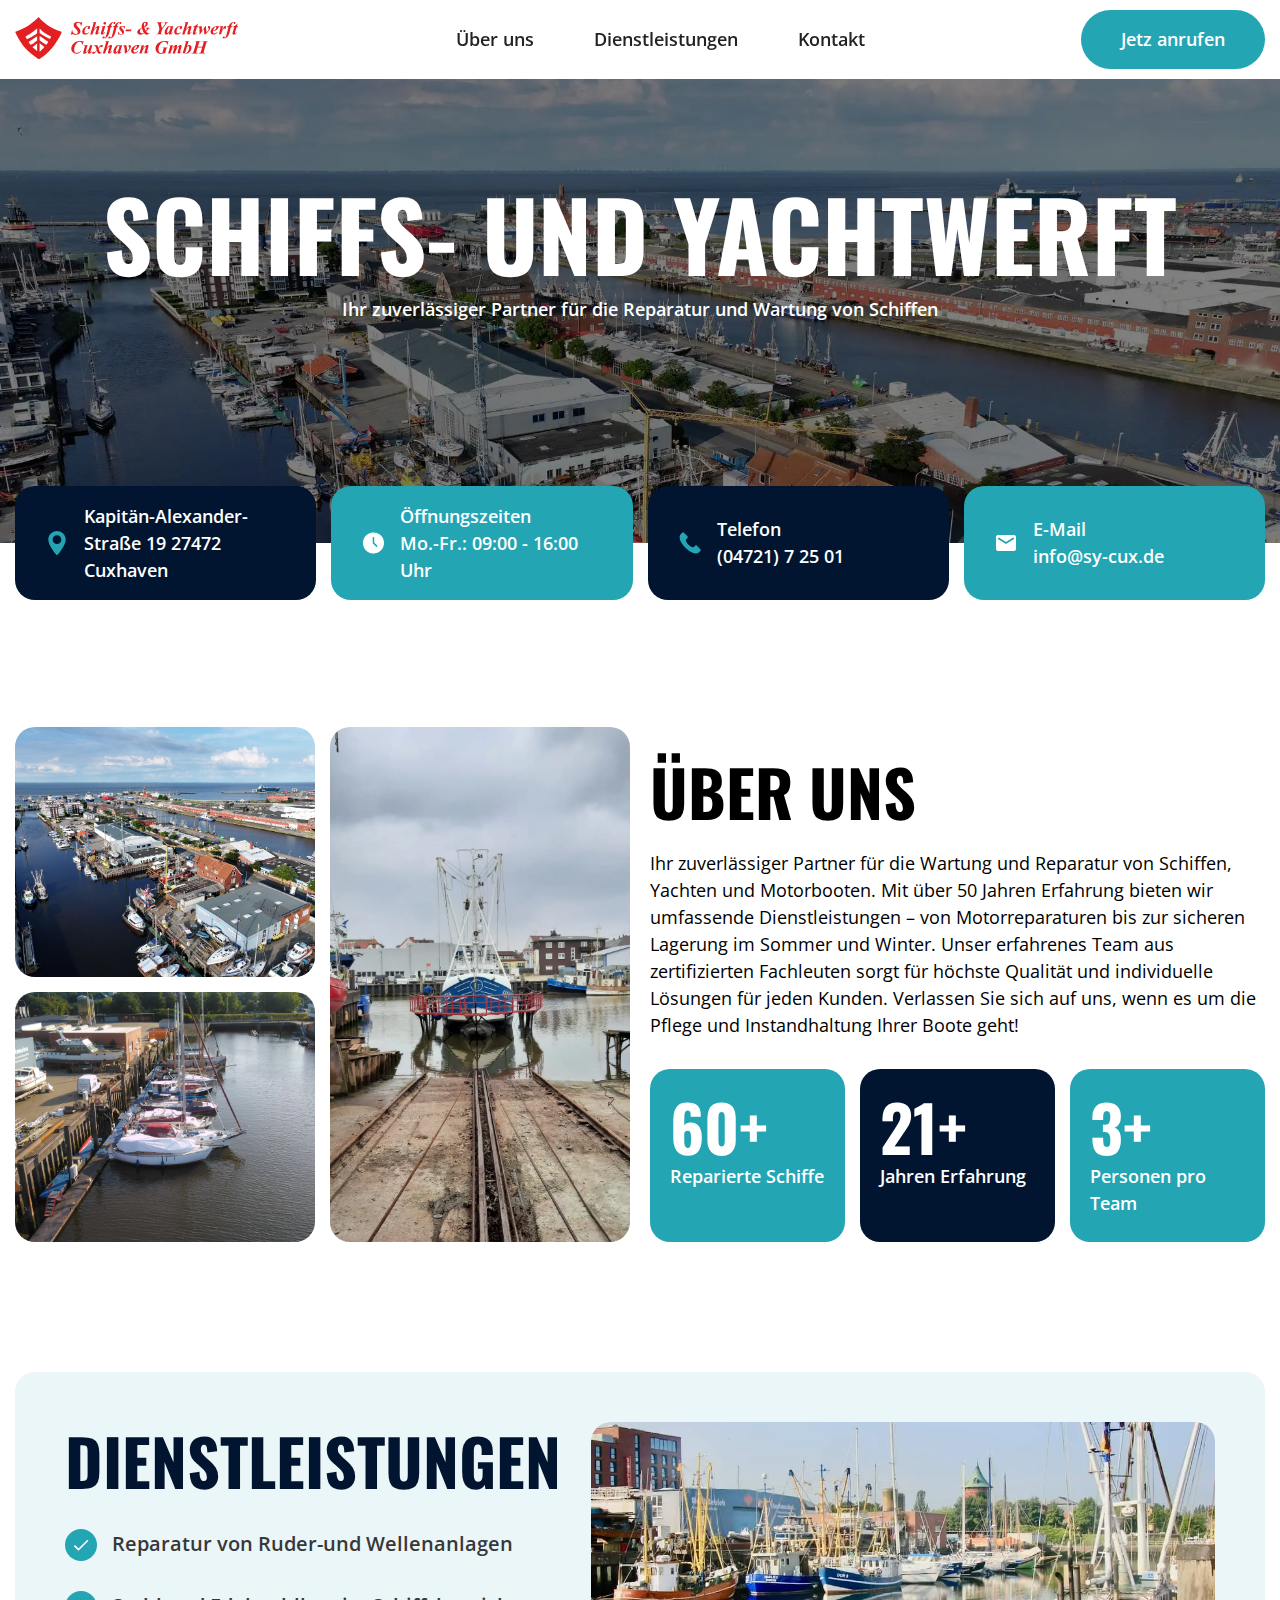
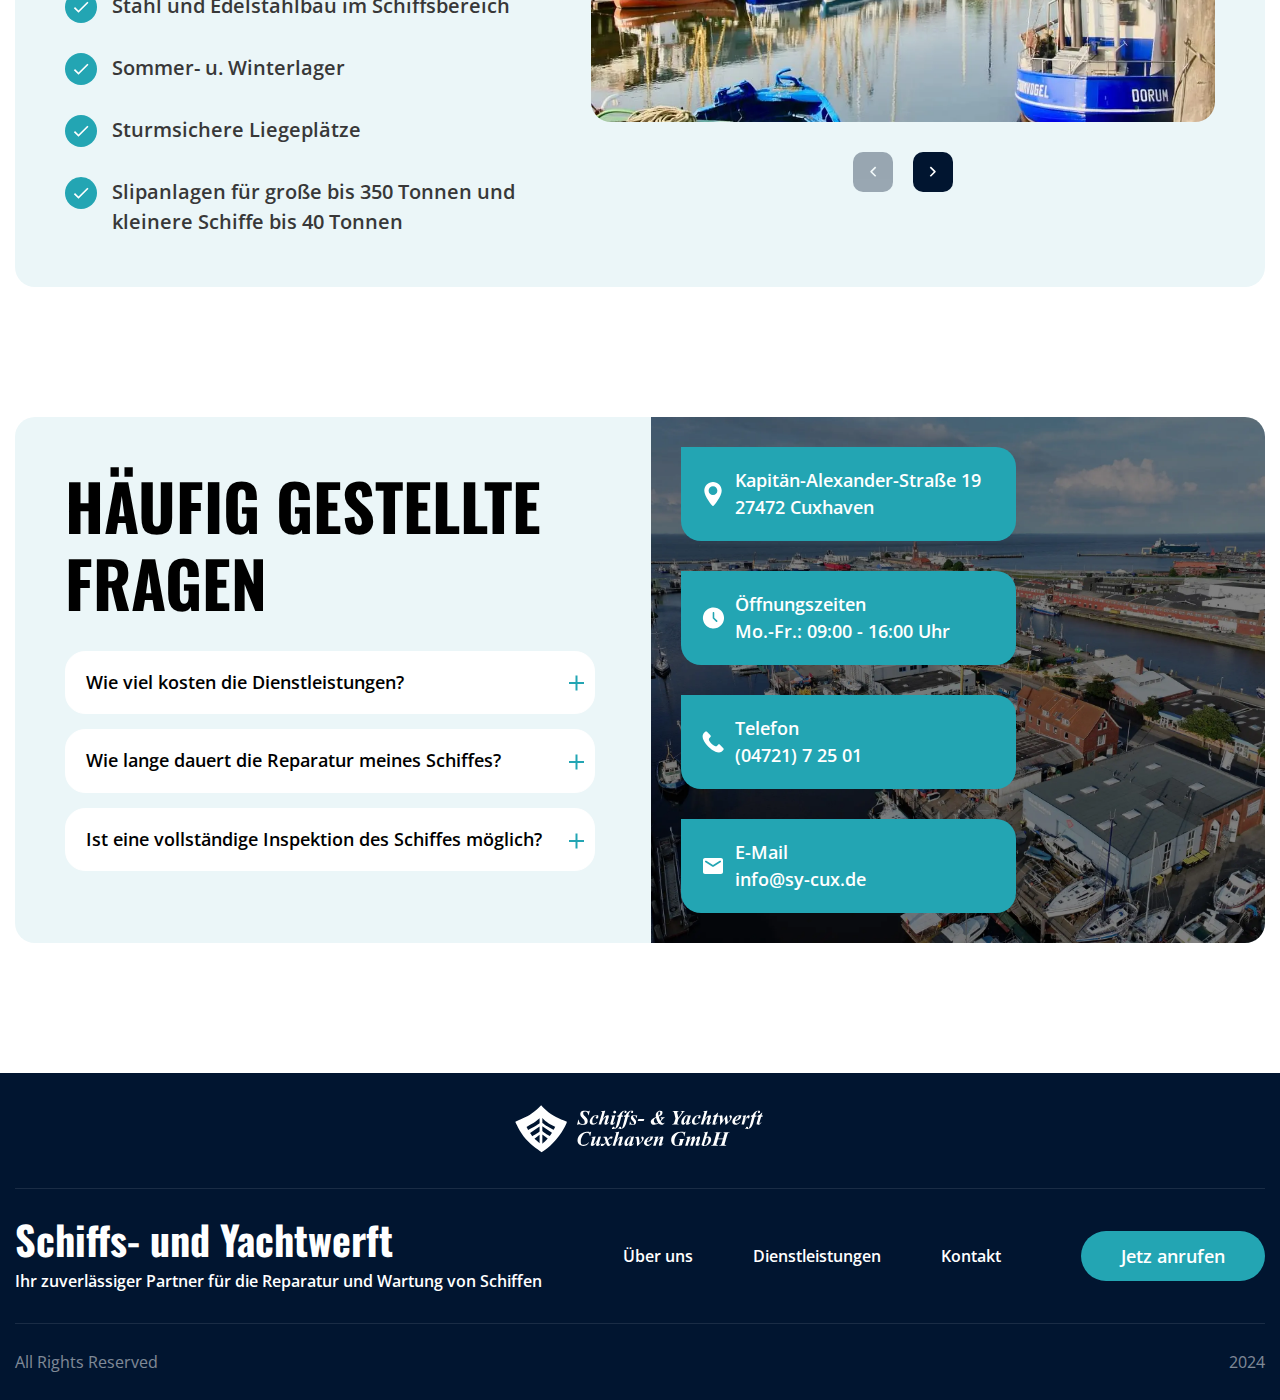
==== commit cd603cf9: "Update index.html" ====
--- a/schiffs-undyachtwerft/index.html
+++ b/schiffs-undyachtwerft/index.html
@@ -214,7 +214,18 @@
 										</svg>
 									</span>
 									<span class="services__span">
-										Reparatur von Ruder-und Wellenanlagen Stahl und Edelstahlbau im Shiffsbereich
+										Reparatur von Ruder-und Wellenanlagen
+									</span>
+								</li>
+								<li class="services__item">
+									<span class="services__svg">
+										<svg viewBox="0 0 32 32" fill="none" xmlns="http://www.w3.org/2000/svg">
+											<circle cx="16" cy="16" r="16" />
+											<path d="M13.4999 19.475L10.0249 16L8.84155 17.175L13.4999 21.8333L23.4999 11.8333L22.3249 10.6583L13.4999 19.475Z" />
+										</svg>
+									</span>
+									<span class="services__span">
+										Stahl und Edelstahlbau im Sсhiffsbereich
 									</span>
 								</li>
 								<li class="services__item">
@@ -491,4 +502,4 @@
 	<script src="js/app.min.js?_v=20250123155055"></script>
 </body>
 
-</html>+</html>
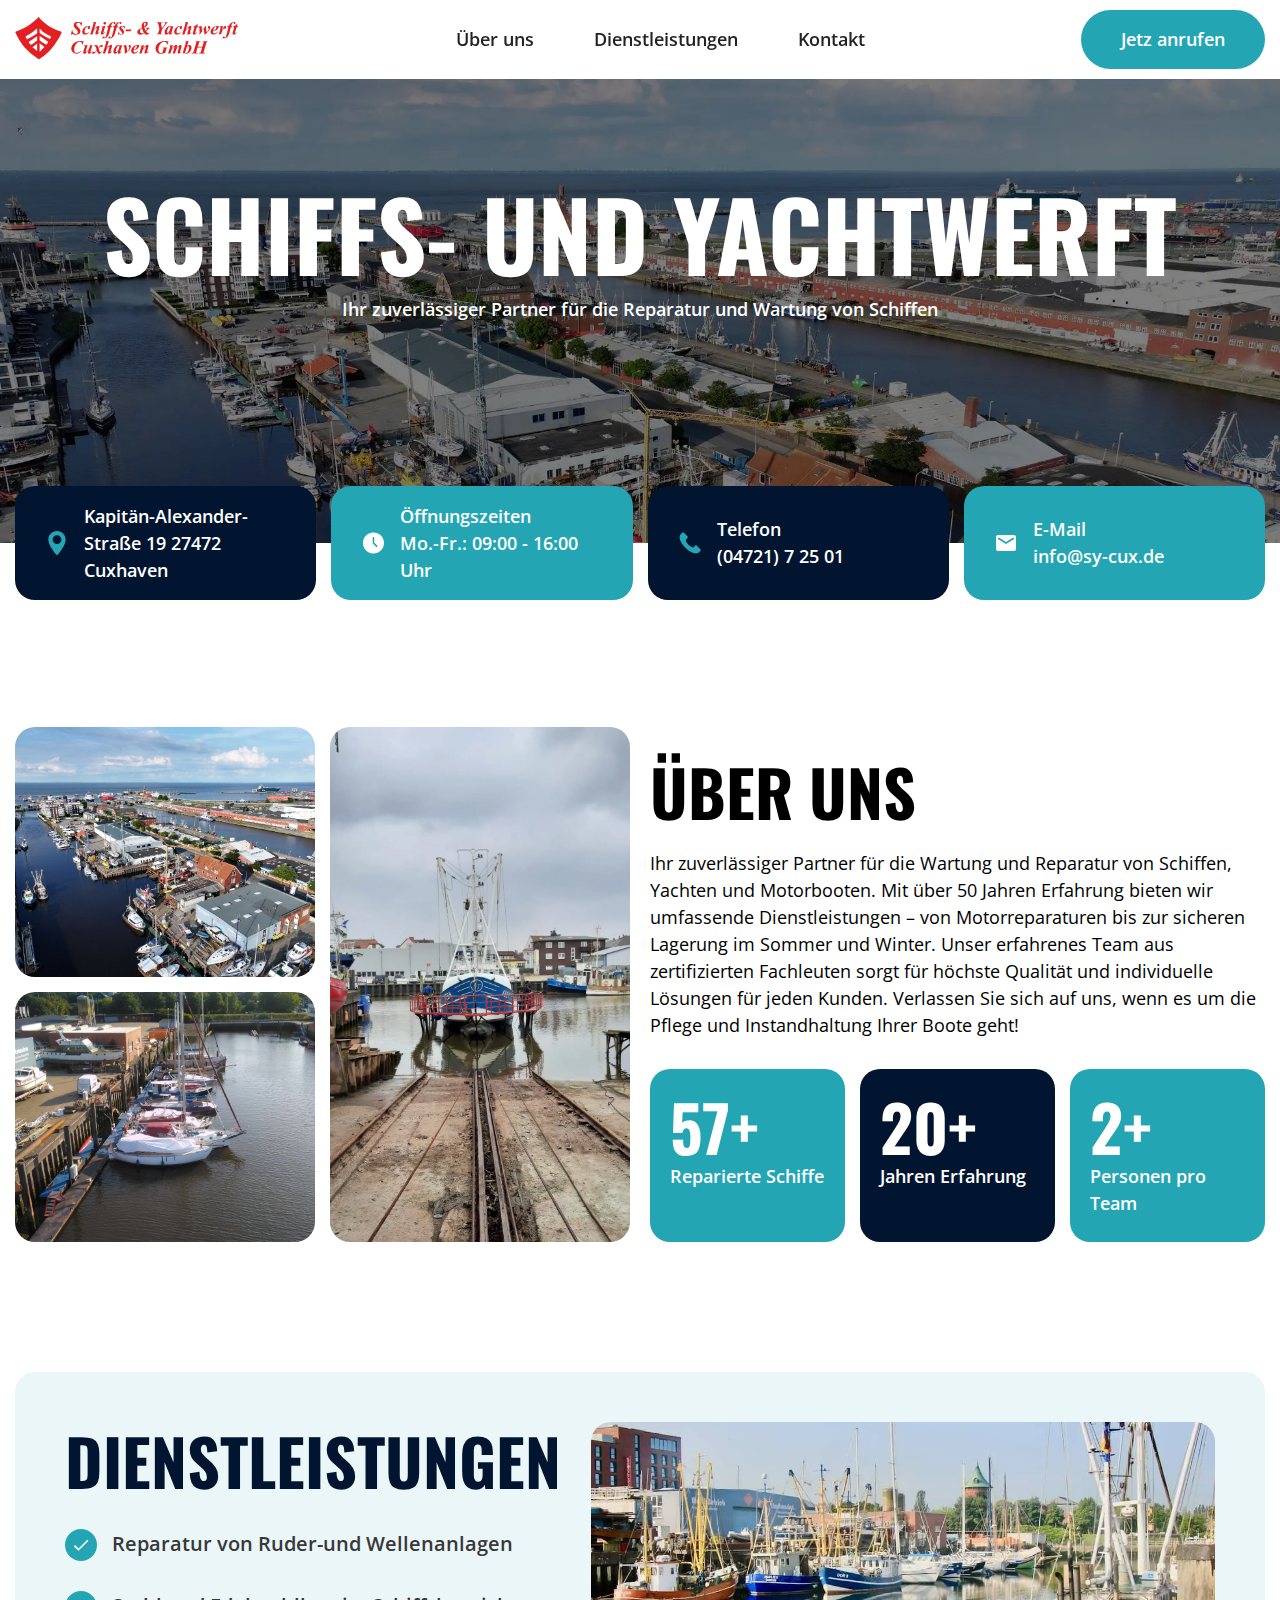
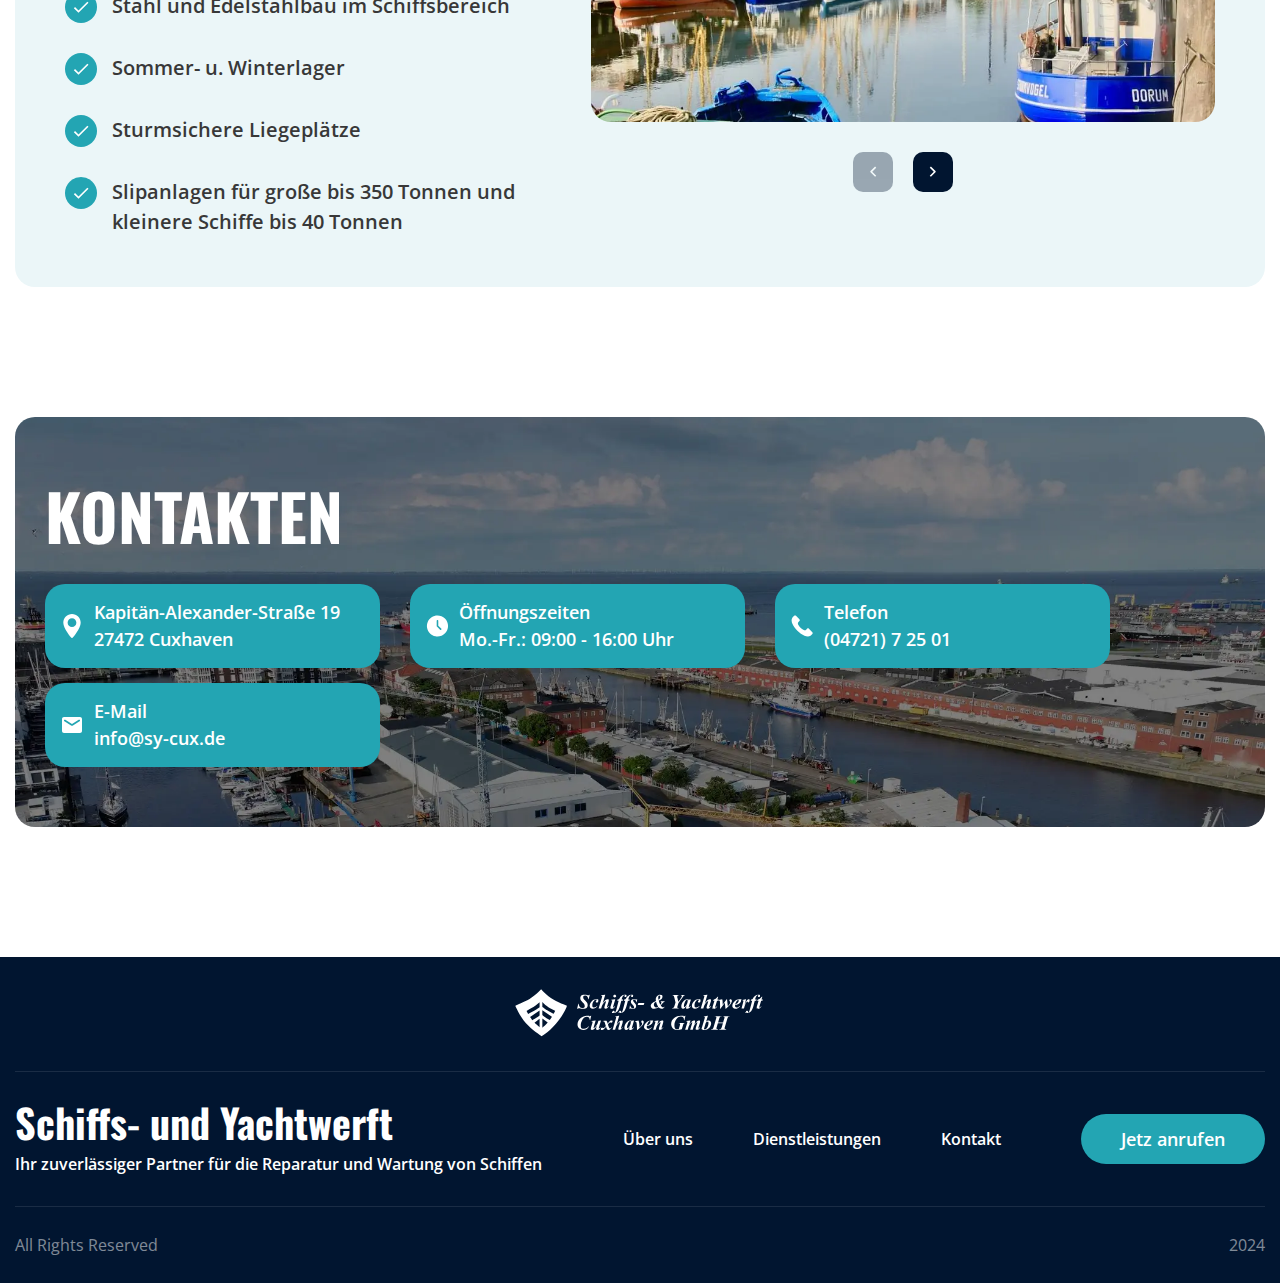
==== commit 6106d09e: "Add files via upload" ====
--- a/schiffs-undyachtwerft/index.html
+++ b/schiffs-undyachtwerft/index.html
@@ -6,7 +6,7 @@
 	<meta charset="UTF-8">
 	<meta name="format-detection" content="telephone=no">
 	<!-- <style>body{opacity: 0;}</style> -->
-	<link rel="stylesheet" href="css/style.min.css?_v=20250123155055">
+	<link rel="stylesheet" href="css/style.min.css?_v=20250128132030">
 	<link rel="shortcut icon" href="favicon.ico">
 	<!-- <meta name="robots" content="noindex, nofollow"> -->
 	<meta name="viewport" content="width=device-width, initial-scale=1.0">
@@ -326,38 +326,10 @@
 			<div id="kontakt" class="page__additionalquestions additionalquestions">
 				<div class="additionalquestions__container">
 					<div class="additionalquestions__block">
-						<div class="additionalquestions__questions">
+						<div class="additionalquestions__info">
 							<h2 class="additionalquestions__title">
-								häufig gestellte Fragen
+								Kontakten
 							</h2>
-							<div data-spollers class="spollers">
-								<details class="spollers__item">
-									<summary class="spollers__title">
-										Wie viel kosten die Dienstleistungen?
-									</summary>
-									<div class="spollers__body">
-										Die Dauer der Reparatur hängt vom Umfang der Arbeiten ab. In der Regel benötigen wir 1-2 Wochen. Bei kleineren Reparaturen kann es schneller gehen.
-									</div>
-								</details>
-								<details class="spollers__item">
-									<summary class="spollers__title">
-										Wie lange dauert die Reparatur meines Schiffes?
-									</summary>
-									<div class="spollers__body">
-										Die Dauer der Reparatur hängt vom Umfang der Arbeiten ab. In der Regel benötigen wir 1-2 Wochen. Bei kleineren Reparaturen kann es schneller gehen.
-									</div>
-								</details>
-								<details class="spollers__item">
-									<summary class="spollers__title">
-										Ist eine vollständige Inspektion des Schiffes möglich?
-									</summary>
-									<div class="spollers__body">
-										Die Dauer der Reparatur hängt vom Umfang der Arbeiten ab. In der Regel benötigen wir 1-2 Wochen. Bei kleineren Reparaturen kann es schneller gehen.
-									</div>
-								</details>
-							</div>
-						</div>
-						<div class="additionalquestions__info">
 							<ul class="additionalquestions__list">
 								<li class="additionalquestions__item">
 									<a target="_blank" href="https://maps.app.goo.gl/8616LRtzc6htKbvu9" class="additionalquestions__adress">
@@ -499,7 +471,7 @@
 			</div>
 		</footer>
 	</div>
-	<script src="js/app.min.js?_v=20250123155055"></script>
+	<script src="js/app.min.js?_v=20250128132030"></script>
 </body>
 
-</html>
+</html>--- a/schiffs-undyachtwerft/css/style.min.css
+++ b/schiffs-undyachtwerft/css/style.min.css
@@ -1,2120 +1 @@
-@import url('https://fonts.googleapis.com/css2?family=Open+Sans:ital,wght@0,300..800;1,300..800&family=Oswald:wght@200..700&display=swap');
-:root {
-  --primary: #0a9396;
-  --secondary: #94d2bd;
-  --accent: #0090c1;
-  --inverse: #ffff3f;
-  --bg-primary: #242423;
-  --bg-secondary: #7678ed;
-  --bg-accent: #4cc9f0;
-  --bg-inverse: #2d00f7;
-  --text-primary: #fbfffe;
-  --text-secondary: #080708;
-  --text-accent: #e8eddf;
-  --text-inverse: #e8eddf;
-  --red: #E31F21;
-  --white-10: rgba(255, 255, 255, 0.1);
-  --white-50: rgba(255, 255, 255, 0.5);
-  --white-100: #FFFFFF;
-  --orange: #F06400;
-  --grey-light: #383838;
-  --grey-dark: #232323;
-  --pale-blue: #EBF6F8;
-  --dark-blue: #011530;
-  --turquoise: #23A5B3;
-  --violet: #9747FF;
-  --black-35: rgba(0, 0, 0, 0.35);
-  --black-50: rgba(0, 0, 0, 0.50);
-  --black-100: #000000;
-  --d9: #D9D9D9
-}
-* {
-  padding: 0;
-  margin: 0;
-  border: 0
-}
-*,
-*::after,
-*::before {
-  box-sizing: border-box
-}
-*::after,
-*::before {
-  display: inline-block
-}
-body,
-html {
-  height: 100%;
-  min-width: 320px;
-  scroll-behavior: smooth
-}
-body {
-  color: #000;
-  line-height: 1;
-  font-family: "";
-  font-size: .875rem;
-  -ms-text-size-adjust: 100%;
-  -moz-text-size-adjust: 100%;
-  -webkit-text-size-adjust: 100%;
-  -webkit-font-smoothing: antialiased;
-  -moz-osx-font-smoothing: grayscale
-}
-button,
-input,
-textarea {
-  font-family: "";
-  font-size: inherit;
-  line-height: inherit;
-  color: inherit;
-  background-color: rgba(0,0,0,0)
-}
-input,
-textarea {
-  width: 100%
-}
-label {
-  display: inline-block
-}
-button,
-option,
-select {
-  cursor: pointer
-}
-a {
-  display: inline-block;
-  color: inherit;
-  text-decoration: none
-}
-ul li {
-  list-style: none
-}
-img {
-  vertical-align: top
-}
-h1,
-h2,
-h3,
-h4,
-h5,
-h6 {
-  font-weight: inherit;
-  font-size: inherit
-}
-.lock body {
-  overflow: hidden;
-  touch-action: none;
-  -ms-scroll-chaining: none;
-  overscroll-behavior: none
-}
-.wrapper {
-  min-height: 100%;
-  display: flex;
-  flex-direction: column;
-  overflow: hidden
-}
-@supports (overflow:clip) {
-  .wrapper {
-    overflow: clip
-  }
-}
-.wrapper>main {
-  flex: 1 1 auto
-}
-.wrapper>* {
-  min-width: 0
-}
-[class*=__container] {
-  max-width: 103.125rem;
-  margin: 0 auto;
-  padding: 0 .9375rem
-}
-[class*="--gc"] {
-  display: grid;
-  min-width: 0;
-  grid-template-columns: .9375rem 1fr minmax(auto,101.25rem) 1fr .9375rem
-}
-[class*="--gc"]>* {
-  min-width: 0;
-  grid-column: 3/4
-}
-.menu__body {
-  display: flex;
-  align-items: center;
-  justify-content: center;
-  flex-wrap: wrap
-}
-.icon-menu {
-  display: none
-}
-.spollers {
-  display: grid;
-  gap: 15px
-}
-.spollers__item {
-  font-size: 1.25rem
-}
-.spollers__title {
-  width: 100%;
-  cursor: default;
-  position: relative;
-  list-style: none
-}
-.spollers__title::-webkit-details-marker,
-.spollers__title::marker {
-  display: none
-}
-._spoller-init .spollers__title {
-  cursor: pointer
-}
-._spoller-init .spollers__title::after,
-._spoller-init .spollers__title::before {
-  content: "";
-  position: absolute;
-  right: 10px;
-  top: 50%;
-  background-color: var(--turquoise);
-  height: 2px;
-  width: 15px;
-  transition: all ease .3s
-}
-._spoller-init .spollers__title::before {
-  -webkit-transform: rotate(0);
-  transform: rotate(0)
-}
-._spoller-init .spollers__title::after {
-  -webkit-transform: rotate(90deg);
-  transform: rotate(90deg)
-}
-._spoller-init .spollers__title._spoller-active::before {
-  -webkit-transform: rotate(360deg);
-  transform: rotate(360deg)
-}
-._spoller-init .spollers__title._spoller-active::after {
-  -webkit-transform: rotate(-180deg);
-  transform: rotate(-180deg)
-}
-.ibg {
-  width: 100%;
-  height: 100%;
-  -o-object-fit: cover;
-  object-fit: cover
-}
-.ibg--top {
-  -o-object-position: top;
-  object-position: top
-}
-.ibg--bottom {
-  -o-object-position: bottom;
-  object-position: bottom
-}
-.ibg--left {
-  -o-object-position: left;
-  object-position: left
-}
-.ibg--right {
-  -o-object-position: right;
-  object-position: right
-}
-.ibg--contain {
-  -o-object-fit: contain;
-  object-fit: contain
-}
-.header {
-  position: fixed;
-  width: 100%;
-  background-color: var(--white-100);
-  z-index: 1000
-}
-.header__block {
-  display: flex;
-  justify-content: space-between;
-  padding: 10px 0;
-  align-items: center
-}
-.header__logo {
-  width: 100%
-}
-.header__logo svg {
-  width: 100%;
-  height: 100%;
-  fill: var(--red)
-}
-.header__link {
-  font-family: "Open Sans";
-  font-weight: 600;
-  line-height: 150%;
-  font-size: 18px;
-  color: var(--white-100);
-  background-color: var(--turquoise);
-  border-radius: 100px;
-  transition: all ease .3s;
-  text-align: center;
-  align-content: center
-}
-.menu__body {
-  background-color: var(--white-50);
-  backdrop-filter: blur(5px)
-}
-.menu__list {
-  display: flex;
-  gap: 60px
-}
-.menu__link {
-  font-family: "Open Sans";
-  font-weight: 600;
-  line-height: 150%;
-  font-size: 18px;
-  color: var(--grey-dark);
-  transition: all ease .3s
-}
-.footer {
-  padding: 30px 0;
-  background-color: var(--dark-blue)
-}
-.footer__main>:first-child {
-  text-align: center
-}
-.footer__main>:not(:last-child) {
-  margin-bottom: 30px
-}
-.footer__logo {
-  width: 100%;
-  max-width: 250px;
-  transition: all ease .3s
-}
-.footer__logo svg {
-  width: 100%;
-  height: 100%;
-  fill: var(--white-100);
-  transition: all ease .3s
-}
-.footer__navigation {
-  display: flex;
-  justify-content: space-between;
-  flex-wrap: wrap;
-  gap: 30px;
-  padding: 30px 0;
-  border-top: 1px solid var(--white-10);
-  border-bottom: 1px solid var(--white-10);
-  align-items: center
-}
-.footer__description {
-  display: flex;
-  flex-direction: column;
-  gap: 10px
-}
-.footer__title {
-  color: var(--white-100);
-  font-family: Oswald;
-  font-weight: 700
-}
-.footer__subtitle {
-  color: var(--white-100);
-  font-family: "Open Sans";
-  font-weight: 600;
-  line-height: 150%
-}
-.footer__list {
-  display: flex;
-  justify-content: space-between;
-  gap: 60px;
-  flex-wrap: wrap
-}
-.footer__link {
-  color: var(--white-100);
-  font-family: "Open Sans";
-  font-weight: 600;
-  line-height: 150%;
-  transition: all ease .3s
-}
-.footer__linkcall {
-  color: var(--white-100);
-  font-family: "Open Sans";
-  font-weight: 600;
-  padding: 16px 40px;
-  background-color: var(--turquoise);
-  border-radius: 6.25rem;
-  transition: all ease .3s
-}
-.footer__rights {
-  display: flex;
-  justify-content: space-between
-}
-.footer__allrights {
-  color: var(--white-50);
-  font-weight: 400;
-  font-family: "Open Sans"
-}
-.footer__year {
-  color: var(--white-50);
-  font-weight: 400;
-  font-family: "Open Sans"
-}
-.home__block {
-  padding: 175px 15px 225px;
-  padding-left: .9375rem;
-  padding-right: .9375rem;
-  text-align: center;
-  background: url(../img/IMG-20240530-WA0025.webp) 50% 10%/cover no-repeat
-}
-.home__title {
-  font-family: Oswald;
-  font-weight: 700;
-  text-transform: uppercase;
-  line-height: 120%;
-  margin-bottom: 10px;
-  color: var(--white-100)
-}
-.home__subtitle {
-  font-family: "Open Sans";
-  font-weight: 600;
-  color: var(--white-100)
-}
-.home__info {
-  -webkit-transform: translateY(-57px);
-  transform: translateY(-57px)
-}
-.home__list {
-  display: flex;
-  justify-content: center;
-  gap: 15px
-}
-.home__list .home__item:nth-child(even) .link {
-  transition: all ease .3s;
-  background-color: var(--turquoise)
-}
-.home__list .home__item:nth-child(even) svg {
-  transition: all ease .3s;
-  fill: var(--white-100)
-}
-.home__list .home__item:nth-child(odd) .link {
-  transition: all ease .3s;
-  background-color: var(--dark-blue)
-}
-.home__list .home__item:nth-child(odd) svg {
-  transition: all ease .3s;
-  fill: var(--turquoise)
-}
-.home__item {
-  width: 100%;
-  max-width: 24.0625rem;
-  min-width: 18.125rem;
-  height: 114px
-}
-.link {
-  display: flex;
-  gap: 15px;
-  align-items: center;
-  width: 100%;
-  height: 100%;
-  padding: 30px;
-  border-radius: 20px
-}
-.link__svg {
-  width: 100%;
-  height: 24px;
-  max-width: 24px
-}
-.link__svg svg {
-  width: 100%;
-  height: 100%
-}
-.link__description,
-.link__title {
-  display: block;
-  font-family: "Open Sans";
-  font-size: 18px;
-  font-weight: 600;
-  line-height: 150%;
-  color: var(--white-100)
-}
-.aboutus__container {
-  display: flex;
-  justify-content: space-between;
-  gap: 20px;
-  align-items: end;
-  align-items: flex-end
-}
-.aboutus__blockimg {
-  display: grid;
-  grid-template-columns: repeat(2,1fr);
-  grid-template-rows: repeat(2,1fr);
-  gap: 15px;
-  width: 100%;
-  max-width: 915px
-}
-.aboutus__img {
-  border-radius: 20px
-}
-.aboutus__img img {
-  border-radius: 20px
-}
-.aboutus__information {
-  width: 100%;
-  max-width: 700px
-}
-.aboutus__title {
-  font-family: Oswald;
-  font-weight: 700;
-  text-transform: uppercase;
-  line-height: 120%;
-  margin-bottom: 20px
-}
-.aboutus__subtitle {
-  font-family: "Open Sans";
-  font-weight: 400;
-  line-height: 150%;
-  margin-bottom: 30px
-}
-.span1 {
-  grid-column: span 1;
-  grid-row: span 1;
-  max-width: 445px;
-  max-height: 250px;
-  width: 100%
-}
-.span2 {
-  grid-row: span 2;
-  grid-column: span 1;
-  max-width: 445px;
-  max-height: 515px;
-  width: 100%
-}
-.counters {
-  display: grid;
-  grid-template-columns: repeat(3,1fr);
-  justify-content: space-between
-}
-.counters>:nth-child(odd) {
-  background-color: var(--turquoise)
-}
-.counters>:nth-child(even) {
-  background-color: var(--dark-blue)
-}
-.counters__block {
-  grid-column: span 1;
-  border-radius: 20px;
-  max-width: 215px
-}
-.counters__item {
-  color: var(--white-100);
-  font-family: Oswald;
-  font-weight: 700;
-  margin-bottom: 5px
-}
-.counters__item::after {
-  content: "+"
-}
-.counters__text {
-  color: var(--white-100);
-  font-family: "Open Sans";
-  font-weight: 600;
-  line-height: 150%
-}
-.services__block {
-  display: flex;
-  background-color: var(--pale-blue);
-  border-radius: 20px;
-  justify-content: space-between;
-  gap: 30px
-}
-.services__title {
-  font-family: Oswald;
-  font-weight: 700;
-  line-height: 120%;
-  text-transform: uppercase;
-  color: var(--dark-blue);
-  margin-bottom: 30px
-}
-.services__list>:not(:last-child) {
-  margin-bottom: 30px
-}
-.services__item {
-  display: flex;
-  gap: 15px;
-  font-family: "Open Sans";
-  font-weight: 600;
-  line-height: 150%;
-  color: var(--grey-light)
-}
-.services__svg {
-  width: 100%
-}
-.services__svg svg {
-  width: 100%;
-  height: 100%
-}
-.services__svg svg circle {
-  fill: var(--turquoise)
-}
-.services__svg svg path {
-  fill: var(--white-100)
-}
-.services__slider {
-  display: flex;
-  flex-direction: column;
-  width: 100%;
-  max-width: 700px
-}
-.services__wrapper {
-  margin-bottom: 30px
-}
-.services__media {
-  width: 100%;
-  height: 100%
-}
-.services__img {
-  border-radius: 20px
-}
-.services__img img {
-  border-radius: 20px
-}
-.services__navigation {
-  display: flex;
-  justify-content: center;
-  gap: 20px
-}
-.services__button {
-  background-color: var(--dark-blue);
-  width: 40px;
-  height: 40px;
-  padding: 10px;
-  border-radius: 10px;
-  transition: all ease .3s
-}
-.services__button svg {
-  fill: #fff;
-  width: 100%;
-  height: 100%
-}
-.additionalquestions__block {
-  display: flex;
-  background-color: var(--pale-blue);
-  border-radius: 20px;
-  justify-content: space-between
-}
-.additionalquestions__questions {
-  width: 100%;
-  max-width: 700px
-}
-.additionalquestions__title {
-  font-family: Oswald;
-  font-weight: 700;
-  line-height: 120%;
-  text-transform: uppercase;
-  margin-bottom: 30px
-}
-.additionalquestions__info {
-  width: 100%;
-  background: url(../img/IMG-20240530-WA0025.webp) 50% 10%/cover no-repeat;
-  border-radius: 0 20px 20px 0;
-  padding-left: 30px;
-  padding-right: 30px
-}
-.additionalquestions__svg {
-  width: 100%;
-  height: 24px;
-  max-width: 24px
-}
-.additionalquestions__svg svg {
-  width: 100%;
-  height: 100%;
-  fill: var(--white-100)
-}
-.additionalquestions__adress,
-.additionalquestions__mail,
-.additionalquestions__openinghours,
-.additionalquestions__tel {
-  display: flex;
-  max-width: 335px;
-  width: 100%;
-  gap: 10px;
-  background-color: var(--turquoise);
-  border-radius: 0 20px 20px 20px;
-  padding: 20px;
-  align-items: center
-}
-.additionalquestions__adress,
-.additionalquestions__mail,
-.additionalquestions__tel {
-  transition: all ease .3s
-}
-.additionalquestions__description,
-.additionalquestions__subtitle {
-  display: block;
-  font-family: "Open Sans";
-  font-weight: 600;
-  line-height: 150%;
-  color: var(--white-100)
-}
-.spollers__item {
-  width: 100%;
-  max-width: 530px;
-  background-color: var(--white-100);
-  border: 1px solid var(--white-100);
-  transition: all ease .3s
-}
-.spollers__title {
-  font-family: "Open Sans";
-  font-weight: 600;
-  line-height: 120%
-}
-.spollers__body {
-  font-family: "Open Sans";
-  font-weight: 400;
-  line-height: 120%
-}
-@font-face {
-  font-family: swiper-icons;
-  src: url("data:application/font-woff;charset=utf-8;base64, [base64]//wADZ2x5ZgAAAywAAADMAAAD2MHtryVoZWFkAAABbAAAADAAAAA2E2+eoWhoZWEAAAGcAAAAHwAAACQC9gDzaG10eAAAAigAAAAZAAAArgJkABFsb2NhAAAC0AAAAFoAAABaFQAUGG1heHAAAAG8AAAAHwAAACAAcABAbmFtZQAAA/gAAAE5AAACXvFdBwlwb3N0AAAFNAAAAGIAAACE5s74hXjaY2BkYGAAYpf5Hu/j+W2+MnAzMYDAzaX6QjD6/4//Bxj5GA8AuRwMYGkAPywL13jaY2BkYGA88P8Agx4j+/8fQDYfA1AEBWgDAIB2BOoAeNpjYGRgYNBh4GdgYgABEMnIABJzYNADCQAACWgAsQB42mNgYfzCOIGBlYGB0YcxjYGBwR1Kf2WQZGhhYGBiYGVmgAFGBiQQkOaawtDAoMBQxXjg/wEGPcYDDA4wNUA2CCgwsAAAO4EL6gAAeNpj2M0gyAACqxgGNWBkZ2D4/wMA+xkDdgAAAHjaY2BgYGaAYBkGRgYQiAHyGMF8FgYHIM3DwMHABGQrMOgyWDLEM1T9/w8UBfEMgLzE////P/5//f/V/xv+r4eaAAeMbAxwIUYmIMHEgKYAYjUcsDAwsLKxc3BycfPw8jEQA/[base64]/uznmfPFBNODM2K7MTQ45YEAZqGP81AmGGcF3iPqOop0r1SPTaTbVkfUe4HXj97wYE+yNwWYxwWu4v1ugWHgo3S1XdZEVqWM7ET0cfnLGxWfkgR42o2PvWrDMBSFj/IHLaF0zKjRgdiVMwScNRAoWUoH78Y2icB/yIY09An6AH2Bdu/UB+yxopYshQiEvnvu0dURgDt8QeC8PDw7Fpji3fEA4z/PEJ6YOB5hKh4dj3EvXhxPqH/SKUY3rJ7srZ4FZnh1PMAtPhwP6fl2PMJMPDgeQ4rY8YT6Gzao0eAEA409DuggmTnFnOcSCiEiLMgxCiTI6Cq5DZUd3Qmp10vO0LaLTd2cjN4fOumlc7lUYbSQcZFkutRG7g6JKZKy0RmdLY680CDnEJ+UMkpFFe1RN7nxdVpXrC4aTtnaurOnYercZg2YVmLN/d/gczfEimrE/fs/bOuq29Zmn8tloORaXgZgGa78yO9/cnXm2BpaGvq25Dv9S4E9+5SIc9PqupJKhYFSSl47+Qcr1mYNAAAAeNptw0cKwkAAAMDZJA8Q7OUJvkLsPfZ6zFVERPy8qHh2YER+3i/BP83vIBLLySsoKimrqKqpa2hp6+jq6RsYGhmbmJqZSy0sraxtbO3sHRydnEMU4uR6yx7JJXveP7WrDycAAAAAAAH//wACeNpjYGRgYOABYhkgZgJCZgZNBkYGLQZtIJsFLMYAAAw3ALgAeNolizEKgDAQBCchRbC2sFER0YD6qVQiBCv/H9ezGI6Z5XBAw8CBK/m5iQQVauVbXLnOrMZv2oLdKFa8Pjuru2hJzGabmOSLzNMzvutpB3N42mNgZGBg4GKQYzBhYMxJLMlj4GBgAYow/P/PAJJhLM6sSoWKfWCAAwDAjgbRAAB42mNgYGBkAIIbCZo5IPrmUn0hGA0AO8EFTQAA");
-  font-weight: 400;
-  font-style: normal
-}
-:root {
-  --swiper-theme-color: #007aff
-}
-.swiper {
-  margin-left: auto;
-  margin-right: auto;
-  position: relative;
-  overflow: hidden;
-  list-style: none;
-  padding: 0;
-  z-index: 1
-}
-.swiper-vertical>.swiper-wrapper {
-  flex-direction: column
-}
-.swiper-wrapper {
-  position: relative;
-  width: 100%;
-  height: 100%;
-  max-height: 300px;
-  z-index: 1;
-  display: flex;
-  transition-property: -webkit-transform;
-  transition-property: transform;
-  transition-property: transform,-webkit-transform;
-  box-sizing: content-box
-}
-.swiper-android .swiper-slide,
-.swiper-wrapper {
-  -webkit-transform: translate3d(0,0,0);
-  transform: translate3d(0,0,0)
-}
-.swiper-pointer-events {
-  touch-action: pan-y
-}
-.swiper-pointer-events.swiper-vertical {
-  touch-action: pan-x
-}
-.swiper-slide {
-  flex-shrink: 0;
-  width: 100%;
-  height: 100%;
-  position: relative;
-  transition-property: -webkit-transform;
-  transition-property: transform;
-  transition-property: transform,-webkit-transform;
-  aspect-ratio: 16/9
-}
-.swiper-slide-invisible-blank {
-  visibility: hidden
-}
-.swiper-autoheight,
-.swiper-autoheight .swiper-slide {
-  height: auto
-}
-.swiper-autoheight .swiper-wrapper {
-  align-items: flex-start;
-  transition-property: height,-webkit-transform;
-  transition-property: transform,height;
-  transition-property: transform,height,-webkit-transform
-}
-.swiper-3d,
-.swiper-3d.swiper-css-mode .swiper-wrapper {
-  -webkit-perspective: 1200px;
-  perspective: 1200px
-}
-.swiper-3d .swiper-cube-shadow,
-.swiper-3d .swiper-slide,
-.swiper-3d .swiper-slide-shadow,
-.swiper-3d .swiper-slide-shadow-bottom,
-.swiper-3d .swiper-slide-shadow-left,
-.swiper-3d .swiper-slide-shadow-right,
-.swiper-3d .swiper-slide-shadow-top,
-.swiper-3d .swiper-wrapper {
-  -webkit-transform-style: preserve-3d;
-  transform-style: preserve-3d
-}
-.swiper-3d .swiper-slide-shadow,
-.swiper-3d .swiper-slide-shadow-bottom,
-.swiper-3d .swiper-slide-shadow-left,
-.swiper-3d .swiper-slide-shadow-right,
-.swiper-3d .swiper-slide-shadow-top {
-  position: absolute;
-  left: 0;
-  top: 0;
-  width: 100%;
-  height: 100%;
-  pointer-events: none;
-  z-index: 10
-}
-.swiper-3d .swiper-slide-shadow {
-  background: rgba(0,0,0,.15)
-}
-.swiper-3d .swiper-slide-shadow-left {
-  background-image: linear-gradient(to left,rgba(0,0,0,.5),rgba(0,0,0,0))
-}
-.swiper-3d .swiper-slide-shadow-right {
-  background-image: linear-gradient(to right,rgba(0,0,0,.5),rgba(0,0,0,0))
-}
-.swiper-3d .swiper-slide-shadow-top {
-  background-image: linear-gradient(to top,rgba(0,0,0,.5),rgba(0,0,0,0))
-}
-.swiper-3d .swiper-slide-shadow-bottom {
-  background-image: linear-gradient(to bottom,rgba(0,0,0,.5),rgba(0,0,0,0))
-}
-.swiper-css-mode>.swiper-wrapper {
-  overflow: auto;
-  scrollbar-width: none;
-  -ms-overflow-style: none
-}
-.swiper-css-mode>.swiper-wrapper::-webkit-scrollbar {
-  display: none
-}
-.swiper-css-mode>.swiper-wrapper>.swiper-slide {
-  scroll-snap-align: start start
-}
-.swiper-horizontal.swiper-css-mode>.swiper-wrapper {
-  -ms-scroll-snap-type: x mandatory;
-  scroll-snap-type: x mandatory
-}
-.swiper-vertical.swiper-css-mode>.swiper-wrapper {
-  -ms-scroll-snap-type: y mandatory;
-  scroll-snap-type: y mandatory
-}
-.swiper-centered>.swiper-wrapper::before {
-  content: "";
-  flex-shrink: 0;
-  order: 9999
-}
-.swiper-centered.swiper-horizontal>.swiper-wrapper>.swiper-slide:first-child {
-  -webkit-margin-start: var(--swiper-centered-offset-before);
-  margin-inline-start: var(--swiper-centered-offset-before)
-}
-.swiper-centered.swiper-horizontal>.swiper-wrapper::before {
-  height: 100%;
-  min-height: 1px;
-  width: var(--swiper-centered-offset-after)
-}
-.swiper-centered.swiper-vertical>.swiper-wrapper>.swiper-slide:first-child {
-  -webkit-margin-before: var(--swiper-centered-offset-before);
-  margin-block-start: var(--swiper-centered-offset-before)
-}
-.swiper-centered.swiper-vertical>.swiper-wrapper::before {
-  width: 100%;
-  min-width: 1px;
-  height: var(--swiper-centered-offset-after)
-}
-.swiper-centered>.swiper-wrapper>.swiper-slide {
-  scroll-snap-align: center center
-}
-.swiper-virtual.swiper-css-mode .swiper-wrapper::after {
-  content: "";
-  position: absolute;
-  left: 0;
-  top: 0;
-  pointer-events: none
-}
-.swiper-virtual.swiper-css-mode.swiper-horizontal .swiper-wrapper::after {
-  height: 1px;
-  width: var(--swiper-virtual-size)
-}
-.swiper-virtual.swiper-css-mode.swiper-vertical .swiper-wrapper::after {
-  width: 1px;
-  height: var(--swiper-virtual-size)
-}
-:root {
-  --swiper-navigation-size: 44px
-}
-.swiper-button-next.swiper-button-disabled,
-.swiper-button-prev.swiper-button-disabled {
-  opacity: .35;
-  cursor: auto;
-  pointer-events: none
-}
-.swiper-button-prev,
-.swiper-rtl .swiper-button-next {
-  left: 10px;
-  right: auto
-}
-.swiper-button-lock {
-  display: none
-}
-.swiper-pagination {
-  position: absolute;
-  text-align: center;
-  transition: .3s opacity;
-  -webkit-transform: translate3d(0,0,0);
-  transform: translate3d(0,0,0);
-  z-index: 10
-}
-.swiper-pagination.swiper-pagination-hidden {
-  opacity: 0
-}
-.swiper-horizontal>.swiper-pagination-bullets,
-.swiper-pagination-bullets.swiper-pagination-horizontal,
-.swiper-pagination-custom,
-.swiper-pagination-fraction {
-  bottom: 10px;
-  left: 0;
-  width: 100%
-}
-.swiper-pagination-bullets-dynamic {
-  overflow: hidden;
-  font-size: 0
-}
-.swiper-pagination-bullets-dynamic .swiper-pagination-bullet {
-  -webkit-transform: scale(.33);
-  transform: scale(.33);
-  position: relative
-}
-.swiper-pagination-bullets-dynamic .swiper-pagination-bullet-active {
-  -webkit-transform: scale(1);
-  transform: scale(1)
-}
-.swiper-pagination-bullets-dynamic .swiper-pagination-bullet-active-main {
-  -webkit-transform: scale(1);
-  transform: scale(1)
-}
-.swiper-pagination-bullets-dynamic .swiper-pagination-bullet-active-prev {
-  -webkit-transform: scale(.66);
-  transform: scale(.66)
-}
-.swiper-pagination-bullets-dynamic .swiper-pagination-bullet-active-prev-prev {
-  -webkit-transform: scale(.33);
-  transform: scale(.33)
-}
-.swiper-pagination-bullets-dynamic .swiper-pagination-bullet-active-next {
-  -webkit-transform: scale(.66);
-  transform: scale(.66)
-}
-.swiper-pagination-bullets-dynamic .swiper-pagination-bullet-active-next-next {
-  -webkit-transform: scale(.33);
-  transform: scale(.33)
-}
-.swiper-pagination-bullet {
-  width: var(--swiper-pagination-bullet-width,var(--swiper-pagination-bullet-size,8px));
-  height: var(--swiper-pagination-bullet-height,var(--swiper-pagination-bullet-size,8px));
-  display: inline-block;
-  border-radius: 50%;
-  background: var(--swiper-pagination-bullet-inactive-color,#000);
-  opacity: var(--swiper-pagination-bullet-inactive-opacity,.2)
-}
-button.swiper-pagination-bullet {
-  border: none;
-  margin: 0;
-  padding: 0;
-  box-shadow: none;
-  -webkit-appearance: none;
-  appearance: none
-}
-.swiper-pagination-clickable .swiper-pagination-bullet {
-  cursor: pointer
-}
-.swiper-pagination-bullet:only-child {
-  display: none!important
-}
-.swiper-pagination-bullet-active {
-  opacity: var(--swiper-pagination-bullet-opacity,1);
-  background: var(--swiper-pagination-color,var(--swiper-theme-color))
-}
-.swiper-pagination-vertical.swiper-pagination-bullets,
-.swiper-vertical>.swiper-pagination-bullets {
-  right: 10px;
-  top: 50%;
-  -webkit-transform: translate3d(0,-50%,0);
-  transform: translate3d(0,-50%,0)
-}
-.swiper-pagination-vertical.swiper-pagination-bullets .swiper-pagination-bullet,
-.swiper-vertical>.swiper-pagination-bullets .swiper-pagination-bullet {
-  margin: var(--swiper-pagination-bullet-vertical-gap,6px) 0;
-  display: block
-}
-.swiper-pagination-vertical.swiper-pagination-bullets.swiper-pagination-bullets-dynamic,
-.swiper-vertical>.swiper-pagination-bullets.swiper-pagination-bullets-dynamic {
-  top: 50%;
-  -webkit-transform: translateY(-50%);
-  transform: translateY(-50%);
-  width: 8px
-}
-.swiper-pagination-vertical.swiper-pagination-bullets.swiper-pagination-bullets-dynamic .swiper-pagination-bullet,
-.swiper-vertical>.swiper-pagination-bullets.swiper-pagination-bullets-dynamic .swiper-pagination-bullet {
-  display: inline-block;
-  transition: .2s transform,.2s top
-}
-.swiper-horizontal>.swiper-pagination-bullets .swiper-pagination-bullet,
-.swiper-pagination-horizontal.swiper-pagination-bullets .swiper-pagination-bullet {
-  margin: 0 var(--swiper-pagination-bullet-horizontal-gap,4px)
-}
-.swiper-horizontal>.swiper-pagination-bullets.swiper-pagination-bullets-dynamic,
-.swiper-pagination-horizontal.swiper-pagination-bullets.swiper-pagination-bullets-dynamic {
-  left: 50%;
-  -webkit-transform: translateX(-50%);
-  transform: translateX(-50%);
-  white-space: nowrap
-}
-.swiper-horizontal>.swiper-pagination-bullets.swiper-pagination-bullets-dynamic .swiper-pagination-bullet,
-.swiper-pagination-horizontal.swiper-pagination-bullets.swiper-pagination-bullets-dynamic .swiper-pagination-bullet {
-  transition: .2s transform,.2s left
-}
-.swiper-horizontal.swiper-rtl>.swiper-pagination-bullets-dynamic .swiper-pagination-bullet {
-  transition: .2s transform,.2s right
-}
-.swiper-pagination-progressbar {
-  background: rgba(0,0,0,.25);
-  position: absolute
-}
-.swiper-pagination-progressbar .swiper-pagination-progressbar-fill {
-  background: var(--swiper-pagination-color,var(--swiper-theme-color));
-  position: absolute;
-  left: 0;
-  top: 0;
-  width: 100%;
-  height: 100%;
-  -webkit-transform: scale(0);
-  transform: scale(0);
-  -webkit-transform-origin: left top;
-  transform-origin: left top
-}
-.swiper-rtl .swiper-pagination-progressbar .swiper-pagination-progressbar-fill {
-  -webkit-transform-origin: right top;
-  transform-origin: right top
-}
-.swiper-horizontal>.swiper-pagination-progressbar,
-.swiper-pagination-progressbar.swiper-pagination-horizontal,
-.swiper-pagination-progressbar.swiper-pagination-vertical.swiper-pagination-progressbar-opposite,
-.swiper-vertical>.swiper-pagination-progressbar.swiper-pagination-progressbar-opposite {
-  width: 100%;
-  height: 4px;
-  left: 0;
-  top: 0
-}
-.swiper-horizontal>.swiper-pagination-progressbar.swiper-pagination-progressbar-opposite,
-.swiper-pagination-progressbar.swiper-pagination-horizontal.swiper-pagination-progressbar-opposite,
-.swiper-pagination-progressbar.swiper-pagination-vertical,
-.swiper-vertical>.swiper-pagination-progressbar {
-  width: 4px;
-  height: 100%;
-  left: 0;
-  top: 0
-}
-.swiper-pagination-lock {
-  display: none
-}
-.swiper-scrollbar {
-  border-radius: 10px;
-  position: relative;
-  -ms-touch-action: none;
-  background: rgba(0,0,0,.1)
-}
-.swiper-horizontal>.swiper-scrollbar {
-  position: absolute;
-  left: 1%;
-  bottom: 3px;
-  z-index: 50;
-  height: 5px;
-  width: 98%
-}
-.swiper-vertical>.swiper-scrollbar {
-  position: absolute;
-  right: 3px;
-  top: 1%;
-  z-index: 50;
-  width: 5px;
-  height: 98%
-}
-.swiper-scrollbar-drag {
-  height: 100%;
-  width: 100%;
-  position: relative;
-  background: rgba(0,0,0,.5);
-  border-radius: 10px;
-  left: 0;
-  top: 0
-}
-.swiper-scrollbar-cursor-drag {
-  cursor: move
-}
-.swiper-scrollbar-lock {
-  display: none
-}
-.swiper-zoom-container {
-  width: 100%;
-  height: 100%;
-  display: flex;
-  justify-content: center;
-  align-items: center;
-  text-align: center
-}
-.swiper-zoom-container>canvas,
-.swiper-zoom-container>img,
-.swiper-zoom-container>svg {
-  max-width: 100%;
-  max-height: 100%;
-  -o-object-fit: contain;
-  object-fit: contain
-}
-.swiper-slide-zoomed {
-  cursor: move
-}
-.swiper-lazy-preloader {
-  width: 42px;
-  height: 42px;
-  position: absolute;
-  left: 50%;
-  top: 50%;
-  margin-left: -21px;
-  margin-top: -21px;
-  z-index: 10;
-  -webkit-transform-origin: 50%;
-  transform-origin: 50%;
-  -webkit-animation: swiper-preloader-spin 1s infinite linear;
-  animation: swiper-preloader-spin 1s infinite linear;
-  box-sizing: border-box;
-  border: 4px solid var(--swiper-preloader-color,var(--swiper-theme-color));
-  border-radius: 50%;
-  border-top-color: transparent
-}
-.swiper-lazy-preloader-white {
-  --swiper-preloader-color: #fff
-}
-.swiper-lazy-preloader-black {
-  --swiper-preloader-color: #000
-}
-@-webkit-keyframes swiper-preloader-spin {
-  100% {
-    -webkit-transform: rotate(360deg);
-    transform: rotate(360deg)
-  }
-}
-@keyframes swiper-preloader-spin {
-  100% {
-    -webkit-transform: rotate(360deg);
-    transform: rotate(360deg)
-  }
-}
-.swiper .swiper-notification {
-  position: absolute;
-  left: 0;
-  top: 0;
-  pointer-events: none;
-  opacity: 0;
-  z-index: -1000
-}
-.swiper-free-mode>.swiper-wrapper {
-  transition-timing-function: ease-out;
-  margin: 0 auto
-}
-.swiper-grid>.swiper-wrapper {
-  flex-wrap: wrap
-}
-.swiper-grid-column>.swiper-wrapper {
-  flex-wrap: wrap;
-  flex-direction: column
-}
-.swiper-fade.swiper-free-mode .swiper-slide {
-  transition-timing-function: ease-out
-}
-.swiper-fade .swiper-slide {
-  pointer-events: none;
-  transition-property: opacity
-}
-.swiper-fade .swiper-slide .swiper-slide {
-  pointer-events: none
-}
-.swiper-fade .swiper-slide-active,
-.swiper-fade .swiper-slide-active .swiper-slide-active {
-  pointer-events: auto
-}
-.swiper-cube {
-  overflow: visible
-}
-.swiper-cube .swiper-slide {
-  pointer-events: none;
-  -webkit-backface-visibility: hidden;
-  backface-visibility: hidden;
-  z-index: 1;
-  visibility: hidden;
-  -webkit-transform-origin: 0 0;
-  transform-origin: 0 0;
-  width: 100%;
-  height: 100%
-}
-.swiper-cube .swiper-slide .swiper-slide {
-  pointer-events: none
-}
-.swiper-cube.swiper-rtl .swiper-slide {
-  -webkit-transform-origin: 100% 0;
-  transform-origin: 100% 0
-}
-.swiper-cube .swiper-slide-active,
-.swiper-cube .swiper-slide-active .swiper-slide-active {
-  pointer-events: auto
-}
-.swiper-cube .swiper-slide-active,
-.swiper-cube .swiper-slide-next,
-.swiper-cube .swiper-slide-next+.swiper-slide,
-.swiper-cube .swiper-slide-prev {
-  pointer-events: auto;
-  visibility: visible
-}
-.swiper-cube .swiper-slide-shadow-bottom,
-.swiper-cube .swiper-slide-shadow-left,
-.swiper-cube .swiper-slide-shadow-right,
-.swiper-cube .swiper-slide-shadow-top {
-  z-index: 0;
-  -webkit-backface-visibility: hidden;
-  backface-visibility: hidden
-}
-.swiper-cube .swiper-cube-shadow {
-  position: absolute;
-  left: 0;
-  bottom: 0;
-  width: 100%;
-  height: 100%;
-  opacity: .6;
-  z-index: 0
-}
-.swiper-cube .swiper-cube-shadow:before {
-  content: "";
-  background: #000;
-  position: absolute;
-  left: 0;
-  top: 0;
-  bottom: 0;
-  right: 0;
-  -webkit-filter: blur(50px);
-  filter: blur(50px)
-}
-.swiper-flip {
-  overflow: visible
-}
-.swiper-flip .swiper-slide {
-  pointer-events: none;
-  -webkit-backface-visibility: hidden;
-  backface-visibility: hidden;
-  z-index: 1
-}
-.swiper-flip .swiper-slide .swiper-slide {
-  pointer-events: none
-}
-.swiper-flip .swiper-slide-active,
-.swiper-flip .swiper-slide-active .swiper-slide-active {
-  pointer-events: auto
-}
-.swiper-flip .swiper-slide-shadow-bottom,
-.swiper-flip .swiper-slide-shadow-left,
-.swiper-flip .swiper-slide-shadow-right,
-.swiper-flip .swiper-slide-shadow-top {
-  z-index: 0;
-  -webkit-backface-visibility: hidden;
-  backface-visibility: hidden
-}
-.swiper-creative .swiper-slide {
-  -webkit-backface-visibility: hidden;
-  backface-visibility: hidden;
-  overflow: hidden;
-  transition-property: opacity,height,-webkit-transform;
-  transition-property: transform,opacity,height;
-  transition-property: transform,opacity,height,-webkit-transform
-}
-.swiper-cards {
-  overflow: visible
-}
-.swiper-cards .swiper-slide {
-  -webkit-transform-origin: center bottom;
-  transform-origin: center bottom;
-  -webkit-backface-visibility: hidden;
-  backface-visibility: hidden;
-  overflow: hidden
-}
-@media (min-width:29.9375em) {
-  .header__block {
-    gap: .9375rem
-  }
-}
-@media (min-width:73.125em) {
-  .menu__list {
-    gap: 3.75rem
-  }
-  .page__aboutus {
-    margin-top: 4.375rem
-  }
-  .page__aboutus {
-    margin-bottom: 8.125rem
-  }
-  .aboutus__title {
-    font-size: 4rem
-  }
-  .aboutus__subtitle {
-    font-size: 1.125rem
-  }
-  .counters {
-    gap: .9375rem
-  }
-  .counters__block {
-    padding-top: 1.5625rem
-  }
-  .counters__block {
-    padding-bottom: 1.5625rem
-  }
-  .counters__block {
-    padding-left: 1.25rem
-  }
-  .counters__block {
-    padding-right: 1.25rem
-  }
-  .counters__item {
-    font-size: 4rem
-  }
-  .counters__text {
-    font-size: 1.125rem
-  }
-  .page__services {
-    margin-top: 8.125rem
-  }
-  .page__services {
-    margin-bottom: 8.125rem
-  }
-  .services__block {
-    padding-top: 3.125rem
-  }
-  .services__block {
-    padding-bottom: 3.125rem
-  }
-  .services__block {
-    padding-left: 3.125rem
-  }
-  .services__block {
-    padding-right: 3.125rem
-  }
-  .services__title {
-    font-size: 4rem
-  }
-  .services__item {
-    font-size: 1.25rem
-  }
-  .services__svg {
-    max-width: 2rem
-  }
-  .services__svg {
-    height: 2rem
-  }
-  .page__additionalquestions {
-    margin-top: 8.125rem
-  }
-  .page__additionalquestions {
-    margin-bottom: 8.125rem
-  }
-  .additionalquestions__questions {
-    padding-top: 3.125rem
-  }
-  .additionalquestions__questions {
-    padding-bottom: 3.125rem
-  }
-  .additionalquestions__questions {
-    padding-left: 3.125rem
-  }
-  .additionalquestions__questions {
-    padding-right: 3.125rem
-  }
-  .additionalquestions__title {
-    font-size: 4rem
-  }
-  .additionalquestions__info {
-    padding-top: 1.875rem
-  }
-  .additionalquestions__info {
-    padding-bottom: 1.875rem
-  }
-  .additionalquestions__list>:not(:last-child) {
-    margin-bottom: 1.875rem
-  }
-  .additionalquestions__description,
-  .additionalquestions__subtitle {
-    font-size: 1.125rem
-  }
-  .spollers__item {
-    border-radius: 1.25rem
-  }
-  .spollers__title {
-    padding-top: 1.25rem
-  }
-  .spollers__title {
-    padding-bottom: 1.25rem
-  }
-  .spollers__title {
-    padding-left: 1.25rem
-  }
-  .spollers__title {
-    padding-right: 3.125rem
-  }
-  .spollers__title {
-    font-size: 1.125rem
-  }
-  .spollers__body {
-    padding-bottom: 1.25rem
-  }
-  .spollers__body {
-    padding-left: 1.25rem
-  }
-  .spollers__body {
-    padding-right: 3.125rem
-  }
-  .spollers__body {
-    font-size: 1.125rem
-  }
-}
-@media (min-width:62em) {
-  .header__logo {
-    max-width: 14.0625rem
-  }
-  .header__link {
-    font-size: 1.125rem
-  }
-  .header__link {
-    padding-top: 1rem
-  }
-  .header__link {
-    padding-bottom: 1rem
-  }
-  .header__link {
-    padding-left: 2.5rem
-  }
-  .header__link {
-    padding-right: 2.5rem
-  }
-  .footer__description {
-    gap: .625rem
-  }
-  .footer__title {
-    font-size: 2.5rem
-  }
-  .footer__subtitle {
-    font-size: 1rem
-  }
-  .footer__link {
-    font-size: 1rem
-  }
-  .footer__linkcall {
-    font-size: 1.125rem
-  }
-  .footer__allrights {
-    font-size: 1rem
-  }
-  .footer__year {
-    font-size: 1rem
-  }
-  .home__block {
-    padding-top: 10.9375rem
-  }
-  .home__block {
-    padding-bottom: 14.0625rem
-  }
-  .home__title {
-    font-size: 6rem
-  }
-  .home__subtitle {
-    font-size: 1.125rem
-  }
-  .services__item {
-    gap: .9375rem
-  }
-}
-@media (max-width:1269.98px) {
-  .footer__navigation {
-    flex-direction: column;
-    text-align: center
-  }
-  .home__list {
-    flex-wrap: wrap
-  }
-}
-@media (max-width:62em) {
-  .menu__list {
-    gap: 1.875rem
-  }
-  .aboutus__subtitle {
-    font-size: 1rem
-  }
-  .counters {
-    gap: .625rem
-  }
-  .counters__block {
-    padding-top: .9375rem
-  }
-  .counters__block {
-    padding-bottom: .9375rem
-  }
-  .counters__block {
-    padding-left: .9375rem
-  }
-  .counters__block {
-    padding-right: .9375rem
-  }
-  .counters__item {
-    font-size: 2.5rem
-  }
-  .counters__text {
-    font-size: 1rem
-  }
-  .page__services {
-    margin-top: 3.75rem
-  }
-  .page__services {
-    margin-bottom: 3.75rem
-  }
-  .page__additionalquestions {
-    margin-top: 3.75rem
-  }
-  .page__additionalquestions {
-    margin-bottom: 3.75rem
-  }
-}
-@media (max-width:30em) {
-  .home__block {
-    padding-top: 6.25rem
-  }
-  .home__block {
-    padding-bottom: 6.25rem
-  }
-  .home__title {
-    font-size: 2.5rem
-  }
-  .home__subtitle {
-    font-size: 1rem
-  }
-  .aboutus__title {
-    font-size: 2rem
-  }
-  .services__title {
-    font-size: 2rem
-  }
-  .services__item {
-    gap: .3125rem
-  }
-  .services__item {
-    font-size: 1rem
-  }
-  .services__svg {
-    max-width: 1.5rem
-  }
-  .services__svg {
-    height: 1.5rem
-  }
-  .additionalquestions__title {
-    font-size: 2rem
-  }
-  .additionalquestions__info {
-    padding-top: .9375rem
-  }
-  .additionalquestions__info {
-    padding-bottom: .9375rem
-  }
-  .additionalquestions__description,
-  .additionalquestions__subtitle {
-    font-size: 1rem
-  }
-  .spollers__title {
-    font-size: 1rem
-  }
-  .spollers__body {
-    font-size: 1rem
-  }
-}
-@media (max-width:20em) {
-  .header__block {
-    gap: .3125rem
-  }
-  .header__logo {
-    max-width: 8.125rem
-  }
-  .header__link {
-    font-size: .875rem
-  }
-  .header__link {
-    padding-top: .375rem
-  }
-  .header__link {
-    padding-bottom: .375rem
-  }
-  .header__link {
-    padding-left: .625rem
-  }
-  .header__link {
-    padding-right: .625rem
-  }
-  .header__link {
-    max-width: 6.875rem
-  }
-  .footer__description {
-    gap: .9375rem
-  }
-  .footer__title {
-    font-size: 1.5rem
-  }
-  .footer__subtitle {
-    font-size: .875rem
-  }
-  .footer__link {
-    font-size: .875rem
-  }
-  .footer__linkcall {
-    font-size: 1rem
-  }
-  .footer__allrights {
-    font-size: .875rem
-  }
-  .footer__year {
-    font-size: .875rem
-  }
-  .spollers__item {
-    border-radius: .9375rem
-  }
-  .spollers__title {
-    padding-top: .9375rem
-  }
-  .spollers__title {
-    padding-bottom: .9375rem
-  }
-  .spollers__title {
-    padding-left: .9375rem
-  }
-  .spollers__title {
-    padding-right: 2.1875rem
-  }
-  .spollers__body {
-    padding-bottom: .9375rem
-  }
-  .spollers__body {
-    padding-left: .9375rem
-  }
-  .spollers__body {
-    padding-right: 2.1875rem
-  }
-}
-@media (max-width:61.99875em) {
-  .menu__body {
-    position: fixed;
-    width: 100%;
-    height: 100%;
-    right: -100%;
-    top: 0;
-    overflow: auto;
-    padding: 3.125rem .9375rem .9375rem 1.875rem;
-    transition: right .3s
-  }
-  .menu__body::before {
-    content: "";
-    position: fixed;
-    width: 100%;
-    height: 4.375rem;
-    right: -100%;
-    top: 0;
-    transition: right .3s;
-    z-index: 2
-  }
-  .menu-open .menu__body {
-    right: 0
-  }
-  .menu-open .menu__body::before {
-    right: 0
-  }
-  .menu__list {
-    display: flex;
-    flex-direction: column;
-    flex-wrap: wrap
-  }
-  .icon-menu {
-    display: block;
-    position: relative;
-    width: 2.5rem;
-    height: 2.5rem;
-    z-index: 5;
-    background-color: var(--turquoise);
-    border-radius: 100%;
-    transition: all ease .3s
-  }
-  .icon-menu span,
-  .icon-menu::after,
-  .icon-menu::before {
-    content: "";
-    transition: all .3s ease 0s;
-    right: 17%;
-    position: absolute;
-    width: 1.625rem;
-    height: .125rem;
-    background-color: var(--white-100)
-  }
-  .icon-menu::before {
-    top: calc(50% - 6px)
-  }
-  .icon-menu::after {
-    bottom: calc(50% - 6px)
-  }
-  .icon-menu span {
-    top: calc(50% - .0625rem)
-  }
-  .menu-open .icon-menu span {
-    width: 0
-  }
-  .menu-open .icon-menu::before {
-    top: calc(50% - .0625rem);
-    -webkit-transform: rotate(-45deg);
-    transform: rotate(-45deg)
-  }
-  .menu-open .icon-menu::after {
-    bottom: calc(50% - .0625rem);
-    -webkit-transform: rotate(45deg);
-    transform: rotate(45deg)
-  }
-  .header__block>:nth-child(1) {
-    order: 1
-  }
-  .header__block>:nth-child(2) {
-    order: 3
-  }
-  .header__block>:nth-child(3) {
-    order: 2
-  }
-  .header__logo {
-    margin-right: auto
-  }
-  .header__link {
-    width: 100%;
-    min-height: 2.5rem
-  }
-  .home__info {
-    -webkit-transform: translateY(-40px);
-    transform: translateY(-40px)
-  }
-  .home__item {
-    height: 80px
-  }
-  .link__description,
-  .link__title {
-    font-size: 16px
-  }
-  .aboutus__container {
-    flex-wrap: wrap
-  }
-  .aboutus__blockimg {
-    order: 2
-  }
-  .aboutus__information {
-    order: 1
-  }
-  .counters__block {
-    border-radius: 15px
-  }
-  .services__block {
-    flex-wrap: wrap
-  }
-  .additionalquestions__block {
-    border-radius: 15px;
-    justify-content: center;
-    flex-wrap: wrap
-  }
-  .additionalquestions__questions {
-    max-width: 100%
-  }
-  .additionalquestions__info {
-    border-radius: 0 0 15px 15px
-  }
-}
-@media (max-width:61.99875em)and (any-hover:none) {
-  .icon-menu {
-    cursor: default
-  }
-}
-@media (max-width:47.99875em) {
-  .footer__main>:first-child {
-    text-align: start
-  }
-  .footer__navigation {
-    flex-direction: inherit;
-    text-align: inherit
-  }
-  .footer__description {
-    width: 100%
-  }
-  .footer__list {
-    justify-content: flex-start;
-    width: 100%
-  }
-  .link {
-    padding: 15px
-  }
-  .services__list>:not(:last-child) {
-    margin-bottom: 15px
-  }
-}
-@media (max-width:47.9375em) {
-  .page__aboutus {
-    margin-top: 1.875rem
-  }
-  .page__aboutus {
-    margin-bottom: 3.75rem
-  }
-  .services__block {
-    padding-top: 1.875rem
-  }
-  .services__block {
-    padding-bottom: 1.875rem
-  }
-  .services__block {
-    padding-left: .9375rem
-  }
-  .services__block {
-    padding-right: .9375rem
-  }
-  .additionalquestions__questions {
-    padding-top: 1.875rem
-  }
-  .additionalquestions__questions {
-    padding-bottom: 1.875rem
-  }
-  .additionalquestions__questions {
-    padding-left: .9375rem
-  }
-  .additionalquestions__questions {
-    padding-right: .9375rem
-  }
-  .additionalquestions__list>:not(:last-child) {
-    margin-bottom: .9375rem
-  }
-}
-@media (max-width:29.99875em) {
-  .footer__list {
-    flex-direction: column;
-    gap: 10px
-  }
-  .footer__linkcall {
-    width: 100%;
-    text-align: center
-  }
-  .aboutus__blockimg>:nth-child(1) {
-    order: 1
-  }
-  .aboutus__blockimg>:nth-child(2) {
-    order: 3
-  }
-  .aboutus__blockimg>:nth-child(3) {
-    order: 2
-  }
-  .span1 {
-    grid-row: span 2;
-    height: 165px
-  }
-  .span2 {
-    grid-row: span 1;
-    grid-column: span 2;
-    max-height: 250px
-  }
-  .counters {
-    grid-template-columns: repeat(2,1fr)
-  }
-}
-@media (min-width:20em)and (max-width:29.9375em) {
-  .header__block {
-    gap: clamp(.3125rem ,-.9453616352rem + 6.2893081761vw ,.9375rem)
-  }
-}
-@media (min-width:20em)and (max-width:62em) {
-  .header__logo {
-    max-width: clamp(8.125rem ,5.2976190476rem + 14.1369047619vw ,14.0625rem)
-  }
-  .header__link {
-    font-size: clamp(.875rem ,.755952381rem + .5952380952vw ,1.125rem)
-  }
-  .header__link {
-    padding-top: clamp(.375rem ,.0773809524rem + 1.4880952381vw ,1rem)
-  }
-  .header__link {
-    padding-bottom: clamp(.375rem ,.0773809524rem + 1.4880952381vw ,1rem)
-  }
-  .header__link {
-    padding-left: clamp(.625rem ,-.2678571429rem + 4.4642857143vw ,2.5rem)
-  }
-  .header__link {
-    padding-right: clamp(.625rem ,-.2678571429rem + 4.4642857143vw ,2.5rem)
-  }
-  .header__link {
-    max-width: clamp(6.875rem ,4.1964285714rem + 13.3928571429vw ,12.5rem)
-  }
-  .footer__description {
-    gap: clamp(.625rem ,1.0863095238rem + -.744047619vw ,.9375rem)
-  }
-  .footer__title {
-    font-size: clamp(1.5rem ,1.0238095238rem + 2.380952381vw ,2.5rem)
-  }
-  .footer__subtitle {
-    font-size: clamp(.875rem ,.8154761905rem + .2976190476vw ,1rem)
-  }
-  .footer__link {
-    font-size: clamp(.875rem ,.8154761905rem + .2976190476vw ,1rem)
-  }
-  .footer__linkcall {
-    font-size: clamp(1rem ,.9404761905rem + .2976190476vw ,1.125rem)
-  }
-  .footer__allrights {
-    font-size: clamp(.875rem ,.8154761905rem + .2976190476vw ,1rem)
-  }
-  .footer__year {
-    font-size: clamp(.875rem ,.8154761905rem + .2976190476vw ,1rem)
-  }
-}
-@media (min-width:62em)and (max-width:73.125em) {
-  .menu__list {
-    gap: clamp(1.875rem ,-8.5744382022rem + 16.8539325843vw ,3.75rem)
-  }
-  .aboutus__subtitle {
-    font-size: clamp(1rem ,.3033707865rem + 1.1235955056vw ,1.125rem)
-  }
-  .counters {
-    gap: clamp(.625rem ,-1.1165730337rem + 2.808988764vw ,.9375rem)
-  }
-  .counters__block {
-    padding-top: clamp(.9375rem ,-2.5456460674rem + 5.6179775281vw ,1.5625rem)
-  }
-  .counters__block {
-    padding-bottom: clamp(.9375rem ,-2.5456460674rem + 5.6179775281vw ,1.5625rem)
-  }
-  .counters__block {
-    padding-left: clamp(.9375rem ,-.8040730337rem + 2.808988764vw ,1.25rem)
-  }
-  .counters__block {
-    padding-right: clamp(.9375rem ,-.8040730337rem + 2.808988764vw ,1.25rem)
-  }
-  .counters__item {
-    font-size: clamp(2.5rem ,-5.8595505618rem + 13.4831460674vw ,4rem)
-  }
-  .counters__text {
-    font-size: clamp(1rem ,.3033707865rem + 1.1235955056vw ,1.125rem)
-  }
-  .page__services {
-    margin-top: clamp(3.75rem ,-20.6320224719rem + 39.3258426966vw ,8.125rem)
-  }
-  .page__services {
-    margin-bottom: clamp(3.75rem ,-20.6320224719rem + 39.3258426966vw ,8.125rem)
-  }
-  .page__additionalquestions {
-    margin-top: clamp(3.75rem ,-20.6320224719rem + 39.3258426966vw ,8.125rem)
-  }
-  .page__additionalquestions {
-    margin-bottom: clamp(3.75rem ,-20.6320224719rem + 39.3258426966vw ,8.125rem)
-  }
-}
-@media (min-width:30em)and (max-width:62em) {
-  .home__block {
-    padding-top: clamp(6.25rem ,1.85546875rem + 14.6484375vw ,10.9375rem)
-  }
-  .home__block {
-    padding-bottom: clamp(6.25rem ,-1.07421875rem + 24.4140625vw ,14.0625rem)
-  }
-  .home__title {
-    font-size: clamp(2.5rem ,-.78125rem + 10.9375vw ,6rem)
-  }
-  .home__subtitle {
-    font-size: clamp(1rem ,.8828125rem + .390625vw ,1.125rem)
-  }
-  .services__item {
-    gap: clamp(.3125rem ,-.2734375rem + 1.953125vw ,.9375rem)
-  }
-}
-@media (min-width:47.9375em)and (max-width:73.125em) {
-  .page__aboutus {
-    margin-top: clamp(1.875rem ,-2.8830645161rem + 9.9255583127vw ,4.375rem)
-  }
-  .page__aboutus {
-    margin-bottom: clamp(3.75rem ,-4.5766129032rem + 17.3697270471vw ,8.125rem)
-  }
-  .services__block {
-    padding-top: clamp(1.875rem ,-.5040322581rem + 4.9627791563vw ,3.125rem)
-  }
-  .services__block {
-    padding-bottom: clamp(1.875rem ,-.5040322581rem + 4.9627791563vw ,3.125rem)
-  }
-  .services__block {
-    padding-left: clamp(.9375rem ,-3.2258064516rem + 8.6848635236vw ,3.125rem)
-  }
-  .services__block {
-    padding-right: clamp(.9375rem ,-3.2258064516rem + 8.6848635236vw ,3.125rem)
-  }
-  .additionalquestions__questions {
-    padding-top: clamp(1.875rem ,-.5040322581rem + 4.9627791563vw ,3.125rem)
-  }
-  .additionalquestions__questions {
-    padding-bottom: clamp(1.875rem ,-.5040322581rem + 4.9627791563vw ,3.125rem)
-  }
-  .additionalquestions__questions {
-    padding-left: clamp(.9375rem ,-3.2258064516rem + 8.6848635236vw ,3.125rem)
-  }
-  .additionalquestions__questions {
-    padding-right: clamp(.9375rem ,-3.2258064516rem + 8.6848635236vw ,3.125rem)
-  }
-  .additionalquestions__list>:not(:last-child) {
-    margin-bottom: clamp(.9375rem ,-.8467741935rem + 3.7220843672vw ,1.875rem)
-  }
-}
-@media (min-width:30em)and (max-width:73.125em) {
-  .aboutus__title {
-    font-size: clamp(2rem ,.6086956522rem + 4.6376811594vw ,4rem)
-  }
-  .services__title {
-    font-size: clamp(2rem ,.6086956522rem + 4.6376811594vw ,4rem)
-  }
-  .services__item {
-    font-size: clamp(1rem ,.8260869565rem + .5797101449vw ,1.25rem)
-  }
-  .services__svg {
-    max-width: clamp(1.5rem ,1.152173913rem + 1.1594202899vw ,2rem)
-  }
-  .services__svg {
-    height: clamp(1.5rem ,1.152173913rem + 1.1594202899vw ,2rem)
-  }
-  .additionalquestions__title {
-    font-size: clamp(2rem ,.6086956522rem + 4.6376811594vw ,4rem)
-  }
-  .additionalquestions__info {
-    padding-top: clamp(.9375rem ,.285326087rem + 2.1739130435vw ,1.875rem)
-  }
-  .additionalquestions__info {
-    padding-bottom: clamp(.9375rem ,.285326087rem + 2.1739130435vw ,1.875rem)
-  }
-  .additionalquestions__description,
-  .additionalquestions__subtitle {
-    font-size: clamp(1rem ,.9130434783rem + .2898550725vw ,1.125rem)
-  }
-  .spollers__title {
-    font-size: clamp(1rem ,.9130434783rem + .2898550725vw ,1.125rem)
-  }
-  .spollers__body {
-    font-size: clamp(1rem ,.9130434783rem + .2898550725vw ,1.125rem)
-  }
-}
-@media (min-width:20em)and (max-width:73.125em) {
-  .spollers__item {
-    border-radius: clamp(.9375rem ,.8198529412rem + .5882352941vw ,1.25rem)
-  }
-  .spollers__title {
-    padding-top: clamp(.9375rem ,.8198529412rem + .5882352941vw ,1.25rem)
-  }
-  .spollers__title {
-    padding-bottom: clamp(.9375rem ,.8198529412rem + .5882352941vw ,1.25rem)
-  }
-  .spollers__title {
-    padding-left: clamp(.9375rem ,.8198529412rem + .5882352941vw ,1.25rem)
-  }
-  .spollers__title {
-    padding-right: clamp(2.1875rem ,1.8345588235rem + 1.7647058824vw ,3.125rem)
-  }
-  .spollers__body {
-    padding-bottom: clamp(.9375rem ,.8198529412rem + .5882352941vw ,1.25rem)
-  }
-  .spollers__body {
-    padding-left: clamp(.9375rem ,.8198529412rem + .5882352941vw ,1.25rem)
-  }
-  .spollers__body {
-    padding-right: clamp(2.1875rem ,1.8345588235rem + 1.7647058824vw ,3.125rem)
-  }
-}
-
-@media (hover: hover) {
-	.header__link:hover {
-		background-color: var(--orange)
-	 }
-	 .menu__link:hover {
-		color: var(--orange)
-	 }
-	 .footer__logo:hover svg {
-		fill: var(--red)
-	 }
-	 .footer__link:hover {
-		color: var(--orange)
-	 }
-	 .footer__linkcall:hover {
-		background-color: var(--orange)
-	 }
-	 .home__list .home__item:not(:nth-child(2)):hover .link {
-		background-color: var(--orange)
-	 }
-	 .home__list .home__item:not(:nth-child(2)):hover svg {
-		fill: var(--white-100)
-	 }
-	 .services__button:hover {
-		background-color: var(--turquoise)
-	 }
-	 .additionalquestions__adress:hover,
-	.additionalquestions__mail:hover,
-	.additionalquestions__tel:hover {
-	background-color: var(--orange)
-	}
-	.spollers__item:hover {
-	transition: all ease .3s;
-	border: 1px solid var(--orange)
-	}
-	.spollers__item:hover .spollers__title::after,
-	.spollers__item:hover .spollers__title::before {
-	transition: all ease .3s;
-	background-color: var(--orange)
-	}
-	.icon-menu:hover {
-		background-color: var(--orange)
-	 }
-}
-@media (hover: none) {
-	.header__link:active {
-		background-color: var(--orange)
-	 }
-	 .menu__link:active {
-		color: var(--orange)
-	 }
-	 .footer__logo:active svg {
-		fill: var(--red)
-	 }
-	 .footer__link:active {
-		color: var(--orange)
-	 }
-	 .footer__linkcall:active {
-		background-color: var(--orange)
-	 }
-	 .home__list .home__item:not(:nth-child(2)):active .link {
-		background-color: var(--orange)
-	 }
-	 .home__list .home__item:not(:nth-child(2)):active svg {
-		fill: var(--white-100)
-	 }
-	 .services__button:active {
-		background-color: var(--turquoise)
-	 }
-	 .additionalquestions__adress:active,
-	.additionalquestions__mail:active,
-	.additionalquestions__tel:active {
-	background-color: var(--orange)
-	}
-	.spollers__item:active {
-	transition: all ease .3s;
-	border: 1px solid var(--orange)
-	}
-	.spollers__item:active .spollers__title::after,
-	.spollers__item:active .spollers__title::before {
-	transition: all ease .3s;
-	background-color: var(--orange)
-	}
-	.icon-menu:active {
-		background-color: var(--orange)
-	 }
-}+@import url('https://fonts.googleapis.com/css2?family=Open+Sans:ital,wght@0,300..800;1,300..800&family=Oswald:wght@200..700&display=swap');:root{--primary:#0a9396;--secondary:#94d2bd;--accent:#0090c1;--inverse:#ffff3f;--bg-primary:#242423;--bg-secondary:#7678ed;--bg-accent:#4cc9f0;--bg-inverse:#2d00f7;--text-primary:#fbfffe;--text-secondary:#080708;--text-accent:#e8eddf;--text-inverse:#e8eddf;--red:#E31F21;--white-10:rgba(255,255,255,0.1);--white-50:rgba(255,255,255,0.5);--white-100:#FFFFFF;--orange:#F06400;--grey-light:#383838;--grey-dark:#232323;--pale-blue:#EBF6F8;--dark-blue:#011530;--turquoise:#23A5B3;--violet:#9747FF;--black-35:rgba(0,0,0,0.35);--black-50:rgba(0,0,0,0.50);--black-100:#000000;--d9:#D9D9D9}*{padding:0;margin:0;border:0}*,*::after,*::before{box-sizing:border-box}*::after,*::before{display:inline-block}body,html{height:100%;min-width:320px;scroll-behavior:smooth}body{color:#000;line-height:1;font-family:"";font-size:.875rem;-ms-text-size-adjust:100%;-moz-text-size-adjust:100%;-webkit-text-size-adjust:100%;-webkit-font-smoothing:antialiased;-moz-osx-font-smoothing:grayscale}button,input,textarea{font-family:"";font-size:inherit;line-height:inherit;color:inherit;background-color:rgba(0,0,0,0)}input,textarea{width:100%}label{display:inline-block}button,option,select{cursor:pointer}a{display:inline-block;color:inherit;text-decoration:none}ul li{list-style:none}img{vertical-align:top}h1,h2,h3,h4,h5,h6{font-weight:inherit;font-size:inherit}.lock body{overflow:hidden;touch-action:none;-ms-scroll-chaining:none;overscroll-behavior:none}.wrapper{min-height:100%;display:flex;flex-direction:column;overflow:hidden}@supports (overflow:clip){.wrapper{overflow:clip}}.wrapper>main{flex:1 1 auto}.wrapper>*{min-width:0}[class*=__container]{max-width:103.125rem;margin:0 auto;padding:0 .9375rem}[class*="--gc"]{display:grid;min-width:0;grid-template-columns:.9375rem 1fr minmax(auto,101.25rem) 1fr .9375rem}[class*="--gc"]>*{min-width:0;grid-column:3/4}.menu__body{display:flex;align-items:center;justify-content:center;flex-wrap:wrap}.icon-menu{display:none}.ibg{width:100%;height:100%;-o-object-fit:cover;object-fit:cover}.ibg--top{-o-object-position:top;object-position:top}.ibg--bottom{-o-object-position:bottom;object-position:bottom}.ibg--left{-o-object-position:left;object-position:left}.ibg--right{-o-object-position:right;object-position:right}.ibg--contain{-o-object-fit:contain;object-fit:contain}.header{position:fixed;width:100%;background-color:var(--white-100);z-index:1000}.header__block{display:flex;justify-content:space-between;padding:10px 0;align-items:center}.header__logo{width:100%}.header__logo svg{width:100%;height:100%;fill:var(--red)}.header__link{font-family:"Open Sans";font-weight:600;line-height:150%;font-size:18px;color:var(--white-100);background-color:var(--turquoise);border-radius:100px;transition:all ease .3s;text-align:center;align-content:center}.menu__body{background-color:var(--white-50);backdrop-filter:blur(5px)}.menu__list{display:flex;gap:60px}.menu__link{font-family:"Open Sans";font-weight:600;line-height:150%;font-size:18px;color:var(--grey-dark);transition:all ease .3s}.footer{padding:30px 0;background-color:var(--dark-blue)}.footer__main>:first-child{text-align:center}.footer__main>:not(:last-child){margin-bottom:30px}.footer__logo{width:100%;max-width:250px;transition:all ease .3s}.footer__logo svg{width:100%;height:100%;fill:var(--white-100);transition:all ease .3s}.footer__navigation{display:flex;justify-content:space-between;flex-wrap:wrap;gap:30px;padding:30px 0;border-top:1px solid var(--white-10);border-bottom:1px solid var(--white-10);align-items:center}.footer__description{display:flex;flex-direction:column;gap:10px}.footer__title{color:var(--white-100);font-family:Oswald;font-weight:700}.footer__subtitle{color:var(--white-100);font-family:"Open Sans";font-weight:600;line-height:150%}.footer__list{display:flex;justify-content:space-between;gap:60px;flex-wrap:wrap}.footer__link{color:var(--white-100);font-family:"Open Sans";font-weight:600;line-height:150%;transition:all ease .3s}.footer__linkcall{color:var(--white-100);font-family:"Open Sans";font-weight:600;padding:16px 40px;background-color:var(--turquoise);border-radius:6.25rem;transition:all ease .3s}.footer__rights{display:flex;justify-content:space-between}.footer__allrights{color:var(--white-50);font-weight:400;font-family:"Open Sans"}.footer__year{color:var(--white-50);font-weight:400;font-family:"Open Sans"}.home__block{padding:175px 15px 225px;padding-left:.9375rem;padding-right:.9375rem;text-align:center;background:url(../img/IMG-20240530-WA0025.webp) 50% 10%/cover no-repeat}.home__title{font-family:Oswald;font-weight:700;text-transform:uppercase;line-height:120%;margin-bottom:10px;color:var(--white-100)}.home__subtitle{font-family:"Open Sans";font-weight:600;color:var(--white-100)}.home__info{-webkit-transform:translateY(-57px);transform:translateY(-57px)}.home__list{display:flex;justify-content:center;gap:15px}.home__list .home__item:nth-child(even) .link{transition:all ease .3s;background-color:var(--turquoise)}.home__list .home__item:nth-child(even) svg{transition:all ease .3s;fill:var(--white-100)}.home__list .home__item:nth-child(odd) .link{transition:all ease .3s;background-color:var(--dark-blue)}.home__list .home__item:nth-child(odd) svg{transition:all ease .3s;fill:var(--turquoise)}.home__item{width:100%;max-width:24.0625rem;min-width:18.125rem;height:114px}.link{display:flex;gap:15px;align-items:center;width:100%;height:100%;padding:30px;border-radius:20px}.link__svg{width:100%;height:24px;max-width:24px}.link__svg svg{width:100%;height:100%}.link__description,.link__title{display:block;font-family:"Open Sans";font-size:18px;font-weight:600;line-height:150%;color:var(--white-100)}.aboutus__container{display:flex;justify-content:space-between;gap:20px;align-items:end;align-items:flex-end}.aboutus__blockimg{display:grid;grid-template-columns:repeat(2,1fr);grid-template-rows:repeat(2,1fr);gap:15px;width:100%;max-width:915px}.aboutus__img{border-radius:20px}.aboutus__img img{border-radius:20px}.aboutus__information{width:100%;max-width:700px}.aboutus__title{font-family:Oswald;font-weight:700;text-transform:uppercase;line-height:120%;margin-bottom:20px}.aboutus__subtitle{font-family:"Open Sans";font-weight:400;line-height:150%;margin-bottom:30px}.span1{grid-column:span 1;grid-row:span 1;max-width:445px;max-height:250px;width:100%}.span2{grid-row:span 2;grid-column:span 1;max-width:445px;max-height:515px;width:100%}.counters{display:grid;grid-template-columns:repeat(3,1fr);justify-content:space-between}.counters>:nth-child(odd){background-color:var(--turquoise)}.counters>:nth-child(even){background-color:var(--dark-blue)}.counters__block{grid-column:span 1;border-radius:20px;max-width:215px}.counters__item{color:var(--white-100);font-family:Oswald;font-weight:700;margin-bottom:5px}.counters__item::after{content:"+"}.counters__text{color:var(--white-100);font-family:"Open Sans";font-weight:600;line-height:150%}.services__block{display:flex;background-color:var(--pale-blue);border-radius:20px;justify-content:space-between;gap:30px}.services__title{font-family:Oswald;font-weight:700;line-height:120%;text-transform:uppercase;color:var(--dark-blue);margin-bottom:30px}.services__list>:not(:last-child){margin-bottom:30px}.services__item{display:flex;gap:15px;font-family:"Open Sans";font-weight:600;line-height:150%;color:var(--grey-light)}.services__svg{width:100%}.services__svg svg{width:100%;height:100%}.services__svg svg circle{fill:var(--turquoise)}.services__svg svg path{fill:var(--white-100)}.services__slider{display:flex;flex-direction:column;width:100%;max-width:700px}.services__wrapper{margin-bottom:30px}.services__media{width:100%;height:100%}.services__img{border-radius:20px}.services__img img{border-radius:20px}.services__navigation{display:flex;justify-content:center;gap:20px}.services__button{background-color:var(--dark-blue);width:40px;height:40px;padding:10px;border-radius:10px;transition:all ease .3s}.services__button svg{fill:#fff;width:100%;height:100%}.additionalquestions__info{width:100%;background:url(../img/IMG-20240530-WA0025.webp) 50% 10%/cover no-repeat;border-radius:20px}.additionalquestions__title{font-family:Oswald;font-weight:700;line-height:120%;text-transform:uppercase;color:var(--white-100);margin-bottom:30px}.additionalquestions__list{display:flex;flex-wrap:wrap;-webkit-column-gap:30px;-moz-column-gap:30px;column-gap:30px;row-gap:15px}.additionalquestions__item{width:100%;max-width:335px}.additionalquestions__svg{width:100%;height:24px;max-width:24px}.additionalquestions__svg svg{width:100%;height:100%;fill:var(--white-100)}.additionalquestions__adress,.additionalquestions__mail,.additionalquestions__openinghours,.additionalquestions__tel{display:flex;max-width:335px;width:100%;gap:10px;background-color:var(--turquoise);border-radius:20px;padding:15px;align-items:center}.additionalquestions__adress,.additionalquestions__mail,.additionalquestions__tel{transition:all ease .3s}.additionalquestions__description,.additionalquestions__subtitle{display:block;font-family:"Open Sans";font-weight:600;line-height:150%;color:var(--white-100)}@font-face{font-family:swiper-icons;src:url("[data-uri]");font-weight:400;font-style:normal}:root{--swiper-theme-color:#007aff}.swiper{margin-left:auto;margin-right:auto;position:relative;overflow:hidden;list-style:none;padding:0;z-index:1}.swiper-vertical>.swiper-wrapper{flex-direction:column}.swiper-wrapper{position:relative;width:100%;height:100%;max-height:300px;z-index:1;display:flex;transition-property:-webkit-transform;transition-property:transform;transition-property:transform,-webkit-transform;box-sizing:content-box}.swiper-android .swiper-slide,.swiper-wrapper{-webkit-transform:translate3d(0,0,0);transform:translate3d(0,0,0)}.swiper-pointer-events{touch-action:pan-y}.swiper-pointer-events.swiper-vertical{touch-action:pan-x}.swiper-slide{flex-shrink:0;width:100%;height:100%;position:relative;transition-property:-webkit-transform;transition-property:transform;transition-property:transform,-webkit-transform;aspect-ratio:16/9}.swiper-slide-invisible-blank{visibility:hidden}.swiper-autoheight,.swiper-autoheight .swiper-slide{height:auto}.swiper-autoheight .swiper-wrapper{align-items:flex-start;transition-property:height,-webkit-transform;transition-property:transform,height;transition-property:transform,height,-webkit-transform}.swiper-3d,.swiper-3d.swiper-css-mode .swiper-wrapper{-webkit-perspective:1200px;perspective:1200px}.swiper-3d .swiper-cube-shadow,.swiper-3d .swiper-slide,.swiper-3d .swiper-slide-shadow,.swiper-3d .swiper-slide-shadow-bottom,.swiper-3d .swiper-slide-shadow-left,.swiper-3d .swiper-slide-shadow-right,.swiper-3d .swiper-slide-shadow-top,.swiper-3d .swiper-wrapper{-webkit-transform-style:preserve-3d;transform-style:preserve-3d}.swiper-3d .swiper-slide-shadow,.swiper-3d .swiper-slide-shadow-bottom,.swiper-3d .swiper-slide-shadow-left,.swiper-3d .swiper-slide-shadow-right,.swiper-3d .swiper-slide-shadow-top{position:absolute;left:0;top:0;width:100%;height:100%;pointer-events:none;z-index:10}.swiper-3d .swiper-slide-shadow{background:rgba(0,0,0,.15)}.swiper-3d .swiper-slide-shadow-left{background-image:linear-gradient(to left,rgba(0,0,0,.5),rgba(0,0,0,0))}.swiper-3d .swiper-slide-shadow-right{background-image:linear-gradient(to right,rgba(0,0,0,.5),rgba(0,0,0,0))}.swiper-3d .swiper-slide-shadow-top{background-image:linear-gradient(to top,rgba(0,0,0,.5),rgba(0,0,0,0))}.swiper-3d .swiper-slide-shadow-bottom{background-image:linear-gradient(to bottom,rgba(0,0,0,.5),rgba(0,0,0,0))}.swiper-css-mode>.swiper-wrapper{overflow:auto;scrollbar-width:none;-ms-overflow-style:none}.swiper-css-mode>.swiper-wrapper::-webkit-scrollbar{display:none}.swiper-css-mode>.swiper-wrapper>.swiper-slide{scroll-snap-align:start start}.swiper-horizontal.swiper-css-mode>.swiper-wrapper{-ms-scroll-snap-type:x mandatory;scroll-snap-type:x mandatory}.swiper-vertical.swiper-css-mode>.swiper-wrapper{-ms-scroll-snap-type:y mandatory;scroll-snap-type:y mandatory}.swiper-centered>.swiper-wrapper::before{content:"";flex-shrink:0;order:9999}.swiper-centered.swiper-horizontal>.swiper-wrapper>.swiper-slide:first-child{-webkit-margin-start:var(--swiper-centered-offset-before);margin-inline-start:var(--swiper-centered-offset-before)}.swiper-centered.swiper-horizontal>.swiper-wrapper::before{height:100%;min-height:1px;width:var(--swiper-centered-offset-after)}.swiper-centered.swiper-vertical>.swiper-wrapper>.swiper-slide:first-child{-webkit-margin-before:var(--swiper-centered-offset-before);margin-block-start:var(--swiper-centered-offset-before)}.swiper-centered.swiper-vertical>.swiper-wrapper::before{width:100%;min-width:1px;height:var(--swiper-centered-offset-after)}.swiper-centered>.swiper-wrapper>.swiper-slide{scroll-snap-align:center center}.swiper-virtual.swiper-css-mode .swiper-wrapper::after{content:"";position:absolute;left:0;top:0;pointer-events:none}.swiper-virtual.swiper-css-mode.swiper-horizontal .swiper-wrapper::after{height:1px;width:var(--swiper-virtual-size)}.swiper-virtual.swiper-css-mode.swiper-vertical .swiper-wrapper::after{width:1px;height:var(--swiper-virtual-size)}:root{--swiper-navigation-size:44px}.swiper-button-next.swiper-button-disabled,.swiper-button-prev.swiper-button-disabled{opacity:.35;cursor:auto;pointer-events:none}.swiper-button-prev,.swiper-rtl .swiper-button-next{left:10px;right:auto}.swiper-button-lock{display:none}.swiper-pagination{position:absolute;text-align:center;transition:.3s opacity;-webkit-transform:translate3d(0,0,0);transform:translate3d(0,0,0);z-index:10}.swiper-pagination.swiper-pagination-hidden{opacity:0}.swiper-horizontal>.swiper-pagination-bullets,.swiper-pagination-bullets.swiper-pagination-horizontal,.swiper-pagination-custom,.swiper-pagination-fraction{bottom:10px;left:0;width:100%}.swiper-pagination-bullets-dynamic{overflow:hidden;font-size:0}.swiper-pagination-bullets-dynamic .swiper-pagination-bullet{-webkit-transform:scale(.33);transform:scale(.33);position:relative}.swiper-pagination-bullets-dynamic .swiper-pagination-bullet-active{-webkit-transform:scale(1);transform:scale(1)}.swiper-pagination-bullets-dynamic .swiper-pagination-bullet-active-main{-webkit-transform:scale(1);transform:scale(1)}.swiper-pagination-bullets-dynamic .swiper-pagination-bullet-active-prev{-webkit-transform:scale(.66);transform:scale(.66)}.swiper-pagination-bullets-dynamic .swiper-pagination-bullet-active-prev-prev{-webkit-transform:scale(.33);transform:scale(.33)}.swiper-pagination-bullets-dynamic .swiper-pagination-bullet-active-next{-webkit-transform:scale(.66);transform:scale(.66)}.swiper-pagination-bullets-dynamic .swiper-pagination-bullet-active-next-next{-webkit-transform:scale(.33);transform:scale(.33)}.swiper-pagination-bullet{width:var(--swiper-pagination-bullet-width,var(--swiper-pagination-bullet-size,8px));height:var(--swiper-pagination-bullet-height,var(--swiper-pagination-bullet-size,8px));display:inline-block;border-radius:50%;background:var(--swiper-pagination-bullet-inactive-color,#000);opacity:var(--swiper-pagination-bullet-inactive-opacity,.2)}button.swiper-pagination-bullet{border:none;margin:0;padding:0;box-shadow:none;-webkit-appearance:none;appearance:none}.swiper-pagination-clickable .swiper-pagination-bullet{cursor:pointer}.swiper-pagination-bullet:only-child{display:none!important}.swiper-pagination-bullet-active{opacity:var(--swiper-pagination-bullet-opacity,1);background:var(--swiper-pagination-color,var(--swiper-theme-color))}.swiper-pagination-vertical.swiper-pagination-bullets,.swiper-vertical>.swiper-pagination-bullets{right:10px;top:50%;-webkit-transform:translate3d(0,-50%,0);transform:translate3d(0,-50%,0)}.swiper-pagination-vertical.swiper-pagination-bullets .swiper-pagination-bullet,.swiper-vertical>.swiper-pagination-bullets .swiper-pagination-bullet{margin:var(--swiper-pagination-bullet-vertical-gap,6px) 0;display:block}.swiper-pagination-vertical.swiper-pagination-bullets.swiper-pagination-bullets-dynamic,.swiper-vertical>.swiper-pagination-bullets.swiper-pagination-bullets-dynamic{top:50%;-webkit-transform:translateY(-50%);transform:translateY(-50%);width:8px}.swiper-pagination-vertical.swiper-pagination-bullets.swiper-pagination-bullets-dynamic .swiper-pagination-bullet,.swiper-vertical>.swiper-pagination-bullets.swiper-pagination-bullets-dynamic .swiper-pagination-bullet{display:inline-block;transition:.2s transform,.2s top}.swiper-horizontal>.swiper-pagination-bullets .swiper-pagination-bullet,.swiper-pagination-horizontal.swiper-pagination-bullets .swiper-pagination-bullet{margin:0 var(--swiper-pagination-bullet-horizontal-gap,4px)}.swiper-horizontal>.swiper-pagination-bullets.swiper-pagination-bullets-dynamic,.swiper-pagination-horizontal.swiper-pagination-bullets.swiper-pagination-bullets-dynamic{left:50%;-webkit-transform:translateX(-50%);transform:translateX(-50%);white-space:nowrap}.swiper-horizontal>.swiper-pagination-bullets.swiper-pagination-bullets-dynamic .swiper-pagination-bullet,.swiper-pagination-horizontal.swiper-pagination-bullets.swiper-pagination-bullets-dynamic .swiper-pagination-bullet{transition:.2s transform,.2s left}.swiper-horizontal.swiper-rtl>.swiper-pagination-bullets-dynamic .swiper-pagination-bullet{transition:.2s transform,.2s right}.swiper-pagination-progressbar{background:rgba(0,0,0,.25);position:absolute}.swiper-pagination-progressbar .swiper-pagination-progressbar-fill{background:var(--swiper-pagination-color,var(--swiper-theme-color));position:absolute;left:0;top:0;width:100%;height:100%;-webkit-transform:scale(0);transform:scale(0);-webkit-transform-origin:left top;transform-origin:left top}.swiper-rtl .swiper-pagination-progressbar .swiper-pagination-progressbar-fill{-webkit-transform-origin:right top;transform-origin:right top}.swiper-horizontal>.swiper-pagination-progressbar,.swiper-pagination-progressbar.swiper-pagination-horizontal,.swiper-pagination-progressbar.swiper-pagination-vertical.swiper-pagination-progressbar-opposite,.swiper-vertical>.swiper-pagination-progressbar.swiper-pagination-progressbar-opposite{width:100%;height:4px;left:0;top:0}.swiper-horizontal>.swiper-pagination-progressbar.swiper-pagination-progressbar-opposite,.swiper-pagination-progressbar.swiper-pagination-horizontal.swiper-pagination-progressbar-opposite,.swiper-pagination-progressbar.swiper-pagination-vertical,.swiper-vertical>.swiper-pagination-progressbar{width:4px;height:100%;left:0;top:0}.swiper-pagination-lock{display:none}.swiper-scrollbar{border-radius:10px;position:relative;-ms-touch-action:none;background:rgba(0,0,0,.1)}.swiper-horizontal>.swiper-scrollbar{position:absolute;left:1%;bottom:3px;z-index:50;height:5px;width:98%}.swiper-vertical>.swiper-scrollbar{position:absolute;right:3px;top:1%;z-index:50;width:5px;height:98%}.swiper-scrollbar-drag{height:100%;width:100%;position:relative;background:rgba(0,0,0,.5);border-radius:10px;left:0;top:0}.swiper-scrollbar-cursor-drag{cursor:move}.swiper-scrollbar-lock{display:none}.swiper-zoom-container{width:100%;height:100%;display:flex;justify-content:center;align-items:center;text-align:center}.swiper-zoom-container>canvas,.swiper-zoom-container>img,.swiper-zoom-container>svg{max-width:100%;max-height:100%;-o-object-fit:contain;object-fit:contain}.swiper-slide-zoomed{cursor:move}.swiper-lazy-preloader{width:42px;height:42px;position:absolute;left:50%;top:50%;margin-left:-21px;margin-top:-21px;z-index:10;-webkit-transform-origin:50%;transform-origin:50%;-webkit-animation:swiper-preloader-spin 1s infinite linear;animation:swiper-preloader-spin 1s infinite linear;box-sizing:border-box;border:4px solid var(--swiper-preloader-color,var(--swiper-theme-color));border-radius:50%;border-top-color:transparent}.swiper-lazy-preloader-white{--swiper-preloader-color:#fff}.swiper-lazy-preloader-black{--swiper-preloader-color:#000}@-webkit-keyframes swiper-preloader-spin{100%{-webkit-transform:rotate(360deg);transform:rotate(360deg)}}@keyframes swiper-preloader-spin{100%{-webkit-transform:rotate(360deg);transform:rotate(360deg)}}.swiper .swiper-notification{position:absolute;left:0;top:0;pointer-events:none;opacity:0;z-index:-1000}.swiper-free-mode>.swiper-wrapper{transition-timing-function:ease-out;margin:0 auto}.swiper-grid>.swiper-wrapper{flex-wrap:wrap}.swiper-grid-column>.swiper-wrapper{flex-wrap:wrap;flex-direction:column}.swiper-fade.swiper-free-mode .swiper-slide{transition-timing-function:ease-out}.swiper-fade .swiper-slide{pointer-events:none;transition-property:opacity}.swiper-fade .swiper-slide .swiper-slide{pointer-events:none}.swiper-fade .swiper-slide-active,.swiper-fade .swiper-slide-active .swiper-slide-active{pointer-events:auto}.swiper-cube{overflow:visible}.swiper-cube .swiper-slide{pointer-events:none;-webkit-backface-visibility:hidden;backface-visibility:hidden;z-index:1;visibility:hidden;-webkit-transform-origin:0 0;transform-origin:0 0;width:100%;height:100%}.swiper-cube .swiper-slide .swiper-slide{pointer-events:none}.swiper-cube.swiper-rtl .swiper-slide{-webkit-transform-origin:100% 0;transform-origin:100% 0}.swiper-cube .swiper-slide-active,.swiper-cube .swiper-slide-active .swiper-slide-active{pointer-events:auto}.swiper-cube .swiper-slide-active,.swiper-cube .swiper-slide-next,.swiper-cube .swiper-slide-next+.swiper-slide,.swiper-cube .swiper-slide-prev{pointer-events:auto;visibility:visible}.swiper-cube .swiper-slide-shadow-bottom,.swiper-cube .swiper-slide-shadow-left,.swiper-cube .swiper-slide-shadow-right,.swiper-cube .swiper-slide-shadow-top{z-index:0;-webkit-backface-visibility:hidden;backface-visibility:hidden}.swiper-cube .swiper-cube-shadow{position:absolute;left:0;bottom:0;width:100%;height:100%;opacity:.6;z-index:0}.swiper-cube .swiper-cube-shadow:before{content:"";background:#000;position:absolute;left:0;top:0;bottom:0;right:0;-webkit-filter:blur(50px);filter:blur(50px)}.swiper-flip{overflow:visible}.swiper-flip .swiper-slide{pointer-events:none;-webkit-backface-visibility:hidden;backface-visibility:hidden;z-index:1}.swiper-flip .swiper-slide .swiper-slide{pointer-events:none}.swiper-flip .swiper-slide-active,.swiper-flip .swiper-slide-active .swiper-slide-active{pointer-events:auto}.swiper-flip .swiper-slide-shadow-bottom,.swiper-flip .swiper-slide-shadow-left,.swiper-flip .swiper-slide-shadow-right,.swiper-flip .swiper-slide-shadow-top{z-index:0;-webkit-backface-visibility:hidden;backface-visibility:hidden}.swiper-creative .swiper-slide{-webkit-backface-visibility:hidden;backface-visibility:hidden;overflow:hidden;transition-property:opacity,height,-webkit-transform;transition-property:transform,opacity,height;transition-property:transform,opacity,height,-webkit-transform}.swiper-cards{overflow:visible}.swiper-cards .swiper-slide{-webkit-transform-origin:center bottom;transform-origin:center bottom;-webkit-backface-visibility:hidden;backface-visibility:hidden;overflow:hidden}@media (min-width:29.9375em){.header__block{gap:.9375rem}}@media (min-width:73.125em){.menu__list{gap:3.75rem}.page__aboutus{margin-top:4.375rem}.page__aboutus{margin-bottom:8.125rem}.aboutus__title{font-size:4rem}.aboutus__subtitle{font-size:1.125rem}.counters{gap:.9375rem}.counters__block{padding-top:1.5625rem}.counters__block{padding-bottom:1.5625rem}.counters__block{padding-left:1.25rem}.counters__block{padding-right:1.25rem}.counters__item{font-size:4rem}.counters__text{font-size:1.125rem}.page__services{margin-top:8.125rem}.page__services{margin-bottom:8.125rem}.services__block{padding-top:3.125rem}.services__block{padding-bottom:3.125rem}.services__block{padding-left:3.125rem}.services__block{padding-right:3.125rem}.services__title{font-size:4rem}.services__item{font-size:1.25rem}.services__svg{max-width:2rem}.services__svg{height:2rem}.page__additionalquestions{margin-top:8.125rem}.page__additionalquestions{margin-bottom:8.125rem}.additionalquestions__info{padding-top:3.75rem}.additionalquestions__info{padding-bottom:3.75rem}.additionalquestions__info{padding-left:1.875rem}.additionalquestions__info{padding-right:1.875rem}.additionalquestions__title{font-size:4rem}.additionalquestions__description,.additionalquestions__subtitle{font-size:1.125rem}}@media (min-width:62em){.header__logo{max-width:14.0625rem}.header__link{font-size:1.125rem}.header__link{padding-top:1rem}.header__link{padding-bottom:1rem}.header__link{padding-left:2.5rem}.header__link{padding-right:2.5rem}.footer__description{gap:.625rem}.footer__title{font-size:2.5rem}.footer__subtitle{font-size:1rem}.footer__link{font-size:1rem}.footer__linkcall{font-size:1.125rem}.footer__allrights{font-size:1rem}.footer__year{font-size:1rem}.home__block{padding-top:10.9375rem}.home__block{padding-bottom:14.0625rem}.home__title{font-size:6rem}.home__subtitle{font-size:1.125rem}.services__item{gap:.9375rem}}@media (max-width:1269.98px){.footer__navigation{flex-direction:column;text-align:center}.home__list{flex-wrap:wrap}}@media (max-width:62em){.menu__list{gap:1.875rem}.aboutus__subtitle{font-size:1rem}.counters{gap:.625rem}.counters__block{padding-top:.9375rem}.counters__block{padding-bottom:.9375rem}.counters__block{padding-left:.9375rem}.counters__block{padding-right:.9375rem}.counters__item{font-size:2.5rem}.counters__text{font-size:1rem}.page__services{margin-top:3.75rem}.page__services{margin-bottom:3.75rem}.page__additionalquestions{margin-top:3.75rem}.page__additionalquestions{margin-bottom:3.75rem}}@media (max-width:30em){.home__block{padding-top:6.25rem}.home__block{padding-bottom:6.25rem}.home__title{font-size:2.5rem}.home__subtitle{font-size:1rem}.aboutus__title{font-size:2rem}.services__title{font-size:2rem}.services__item{gap:.3125rem}.services__item{font-size:1rem}.services__svg{max-width:1.5rem}.services__svg{height:1.5rem}.additionalquestions__info{padding-top:1.875rem}.additionalquestions__info{padding-bottom:1.875rem}.additionalquestions__info{padding-left:.9375rem}.additionalquestions__info{padding-right:.9375rem}.additionalquestions__title{font-size:2rem}.additionalquestions__description,.additionalquestions__subtitle{font-size:.875rem}}@media (max-width:20em){.header__block{gap:.3125rem}.header__logo{max-width:8.125rem}.header__link{font-size:.875rem}.header__link{padding-top:.375rem}.header__link{padding-bottom:.375rem}.header__link{padding-left:.625rem}.header__link{padding-right:.625rem}.header__link{max-width:6.875rem}.footer__description{gap:.9375rem}.footer__title{font-size:1.5rem}.footer__subtitle{font-size:.875rem}.footer__link{font-size:.875rem}.footer__linkcall{font-size:1rem}.footer__allrights{font-size:.875rem}.footer__year{font-size:.875rem}}@media (max-width:61.99875em){.menu__body{position:fixed;width:100%;height:100%;right:-100%;top:0;overflow:auto;padding:3.125rem .9375rem .9375rem 1.875rem;transition:right .3s}.menu__body::before{content:"";position:fixed;width:100%;height:4.375rem;right:-100%;top:0;transition:right .3s;z-index:2}.menu-open .menu__body{right:0}.menu-open .menu__body::before{right:0}.menu__list{display:flex;flex-direction:column;flex-wrap:wrap}.icon-menu{display:block;position:relative;width:2.5rem;height:2.5rem;z-index:5;background-color:var(--turquoise);border-radius:100%;transition:all ease .3s}.icon-menu span,.icon-menu::after,.icon-menu::before{content:"";transition:all .3s ease 0s;right:17%;position:absolute;width:1.625rem;height:.125rem;background-color:var(--white-100)}.icon-menu::before{top:calc(50% - 6px)}.icon-menu::after{bottom:calc(50% - 6px)}.icon-menu span{top:calc(50% - .0625rem)}.menu-open .icon-menu span{width:0}.menu-open .icon-menu::before{top:calc(50% - .0625rem);-webkit-transform:rotate(-45deg);transform:rotate(-45deg)}.menu-open .icon-menu::after{bottom:calc(50% - .0625rem);-webkit-transform:rotate(45deg);transform:rotate(45deg)}.header__block>:nth-child(1){order:1}.header__block>:nth-child(2){order:3}.header__block>:nth-child(3){order:2}.header__logo{margin-right:auto}.header__link{width:100%;min-height:2.5rem}.home__info{-webkit-transform:translateY(-40px);transform:translateY(-40px)}.home__item{height:80px}.link__description,.link__title{font-size:16px}.aboutus__container{flex-wrap:wrap}.aboutus__blockimg{order:2}.aboutus__information{order:1}.counters__block{border-radius:15px}.services__block{flex-wrap:wrap}}@media (max-width:61.99875em)and (any-hover:none){.icon-menu{cursor:default}}@media (max-width:47.99875em){.footer__main>:first-child{text-align:start}.footer__navigation{flex-direction:inherit;text-align:inherit}.footer__description{width:100%}.footer__list{justify-content:flex-start;width:100%}.link{padding:15px}.services__list>:not(:last-child){margin-bottom:15px}}@media (max-width:47.9375em){.page__aboutus{margin-top:1.875rem}.page__aboutus{margin-bottom:3.75rem}.services__block{padding-top:1.875rem}.services__block{padding-bottom:1.875rem}.services__block{padding-left:.9375rem}.services__block{padding-right:.9375rem}}@media (max-width:29.99875em){.footer__list{flex-direction:column;gap:10px}.footer__linkcall{width:100%;text-align:center}.aboutus__blockimg>:nth-child(1){order:1}.aboutus__blockimg>:nth-child(2){order:3}.aboutus__blockimg>:nth-child(3){order:2}.span1{grid-row:span 2;height:165px}.span2{grid-row:span 1;grid-column:span 2;max-height:250px}.counters{grid-template-columns:repeat(2,1fr)}}@media (min-width:20em)and (max-width:29.9375em){.header__block{gap:clamp(.3125rem,-.9453616352rem + 6.2893081761vw,.9375rem)}}@media (min-width:20em)and (max-width:62em){.header__logo{max-width:clamp(8.125rem,5.2976190476rem + 14.1369047619vw,14.0625rem)}.header__link{font-size:clamp(.875rem,.755952381rem + .5952380952vw,1.125rem)}.header__link{padding-top:clamp(.375rem,.0773809524rem + 1.4880952381vw,1rem)}.header__link{padding-bottom:clamp(.375rem,.0773809524rem + 1.4880952381vw,1rem)}.header__link{padding-left:clamp(.625rem,-.2678571429rem + 4.4642857143vw,2.5rem)}.header__link{padding-right:clamp(.625rem,-.2678571429rem + 4.4642857143vw,2.5rem)}.header__link{max-width:clamp(6.875rem,4.1964285714rem + 13.3928571429vw,12.5rem)}.footer__description{gap:clamp(.625rem,1.0863095238rem + -.744047619vw,.9375rem)}.footer__title{font-size:clamp(1.5rem,1.0238095238rem + 2.380952381vw,2.5rem)}.footer__subtitle{font-size:clamp(.875rem,.8154761905rem + .2976190476vw,1rem)}.footer__link{font-size:clamp(.875rem,.8154761905rem + .2976190476vw,1rem)}.footer__linkcall{font-size:clamp(1rem,.9404761905rem + .2976190476vw,1.125rem)}.footer__allrights{font-size:clamp(.875rem,.8154761905rem + .2976190476vw,1rem)}.footer__year{font-size:clamp(.875rem,.8154761905rem + .2976190476vw,1rem)}}@media (min-width:62em)and (max-width:73.125em){.menu__list{gap:clamp(1.875rem,-8.5744382022rem + 16.8539325843vw,3.75rem)}.aboutus__subtitle{font-size:clamp(1rem,.3033707865rem + 1.1235955056vw,1.125rem)}.counters{gap:clamp(.625rem,-1.1165730337rem + 2.808988764vw,.9375rem)}.counters__block{padding-top:clamp(.9375rem,-2.5456460674rem + 5.6179775281vw,1.5625rem)}.counters__block{padding-bottom:clamp(.9375rem,-2.5456460674rem + 5.6179775281vw,1.5625rem)}.counters__block{padding-left:clamp(.9375rem,-.8040730337rem + 2.808988764vw,1.25rem)}.counters__block{padding-right:clamp(.9375rem,-.8040730337rem + 2.808988764vw,1.25rem)}.counters__item{font-size:clamp(2.5rem,-5.8595505618rem + 13.4831460674vw,4rem)}.counters__text{font-size:clamp(1rem,.3033707865rem + 1.1235955056vw,1.125rem)}.page__services{margin-top:clamp(3.75rem,-20.6320224719rem + 39.3258426966vw,8.125rem)}.page__services{margin-bottom:clamp(3.75rem,-20.6320224719rem + 39.3258426966vw,8.125rem)}.page__additionalquestions{margin-top:clamp(3.75rem,-20.6320224719rem + 39.3258426966vw,8.125rem)}.page__additionalquestions{margin-bottom:clamp(3.75rem,-20.6320224719rem + 39.3258426966vw,8.125rem)}}@media (min-width:30em)and (max-width:62em){.home__block{padding-top:clamp(6.25rem,1.85546875rem + 14.6484375vw,10.9375rem)}.home__block{padding-bottom:clamp(6.25rem,-1.07421875rem + 24.4140625vw,14.0625rem)}.home__title{font-size:clamp(2.5rem,-.78125rem + 10.9375vw,6rem)}.home__subtitle{font-size:clamp(1rem,.8828125rem + .390625vw,1.125rem)}.services__item{gap:clamp(.3125rem,-.2734375rem + 1.953125vw,.9375rem)}}@media (min-width:47.9375em)and (max-width:73.125em){.page__aboutus{margin-top:clamp(1.875rem,-2.8830645161rem + 9.9255583127vw,4.375rem)}.page__aboutus{margin-bottom:clamp(3.75rem,-4.5766129032rem + 17.3697270471vw,8.125rem)}.services__block{padding-top:clamp(1.875rem,-.5040322581rem + 4.9627791563vw,3.125rem)}.services__block{padding-bottom:clamp(1.875rem,-.5040322581rem + 4.9627791563vw,3.125rem)}.services__block{padding-left:clamp(.9375rem,-3.2258064516rem + 8.6848635236vw,3.125rem)}.services__block{padding-right:clamp(.9375rem,-3.2258064516rem + 8.6848635236vw,3.125rem)}}@media (min-width:30em)and (max-width:73.125em){.aboutus__title{font-size:clamp(2rem,.6086956522rem + 4.6376811594vw,4rem)}.services__title{font-size:clamp(2rem,.6086956522rem + 4.6376811594vw,4rem)}.services__item{font-size:clamp(1rem,.8260869565rem + .5797101449vw,1.25rem)}.services__svg{max-width:clamp(1.5rem,1.152173913rem + 1.1594202899vw,2rem)}.services__svg{height:clamp(1.5rem,1.152173913rem + 1.1594202899vw,2rem)}.additionalquestions__info{padding-top:clamp(1.875rem,.5706521739rem + 4.347826087vw,3.75rem)}.additionalquestions__info{padding-bottom:clamp(1.875rem,.5706521739rem + 4.347826087vw,3.75rem)}.additionalquestions__info{padding-left:clamp(.9375rem,.285326087rem + 2.1739130435vw,1.875rem)}.additionalquestions__info{padding-right:clamp(.9375rem,.285326087rem + 2.1739130435vw,1.875rem)}.additionalquestions__title{font-size:clamp(2rem,.6086956522rem + 4.6376811594vw,4rem)}.additionalquestions__description,.additionalquestions__subtitle{font-size:clamp(.875rem,.7010869565rem + .5797101449vw,1.125rem)}}@media (hover:hover){.header__link:hover{background-color:var(--orange)}.menu__link:hover{color:var(--orange)}.footer__logo:hover svg{fill:var(--red)}.footer__link:hover{color:var(--orange)}.footer__linkcall:hover{background-color:var(--orange)}.home__list .home__item:not(:nth-child(2)):hover .link{background-color:var(--orange)}.home__list .home__item:not(:nth-child(2)):hover svg{fill:var(--white-100)}.services__button:hover{background-color:var(--turquoise)}.additionalquestions__adress:hover,.additionalquestions__mail:hover,.additionalquestions__tel:hover{background-color:var(--orange)}.icon-menu:hover{background-color:var(--orange)}}@media (hover:none){.header__link:active{background-color:var(--orange)}.menu__link:active{color:var(--orange)}.footer__logo:active svg{fill:var(--red)}.footer__link:active{color:var(--orange)}.footer__linkcall:active{background-color:var(--orange)}.home__list .home__item:not(:nth-child(2)):active .link{background-color:var(--orange)}.home__list .home__item:not(:nth-child(2)):active svg{fill:var(--white-100)}.services__button:active{background-color:var(--turquoise)}.additionalquestions__adress:active,.additionalquestions__mail:active,.additionalquestions__tel:active{background-color:var(--orange)}.icon-menu:active{background-color:var(--orange)}}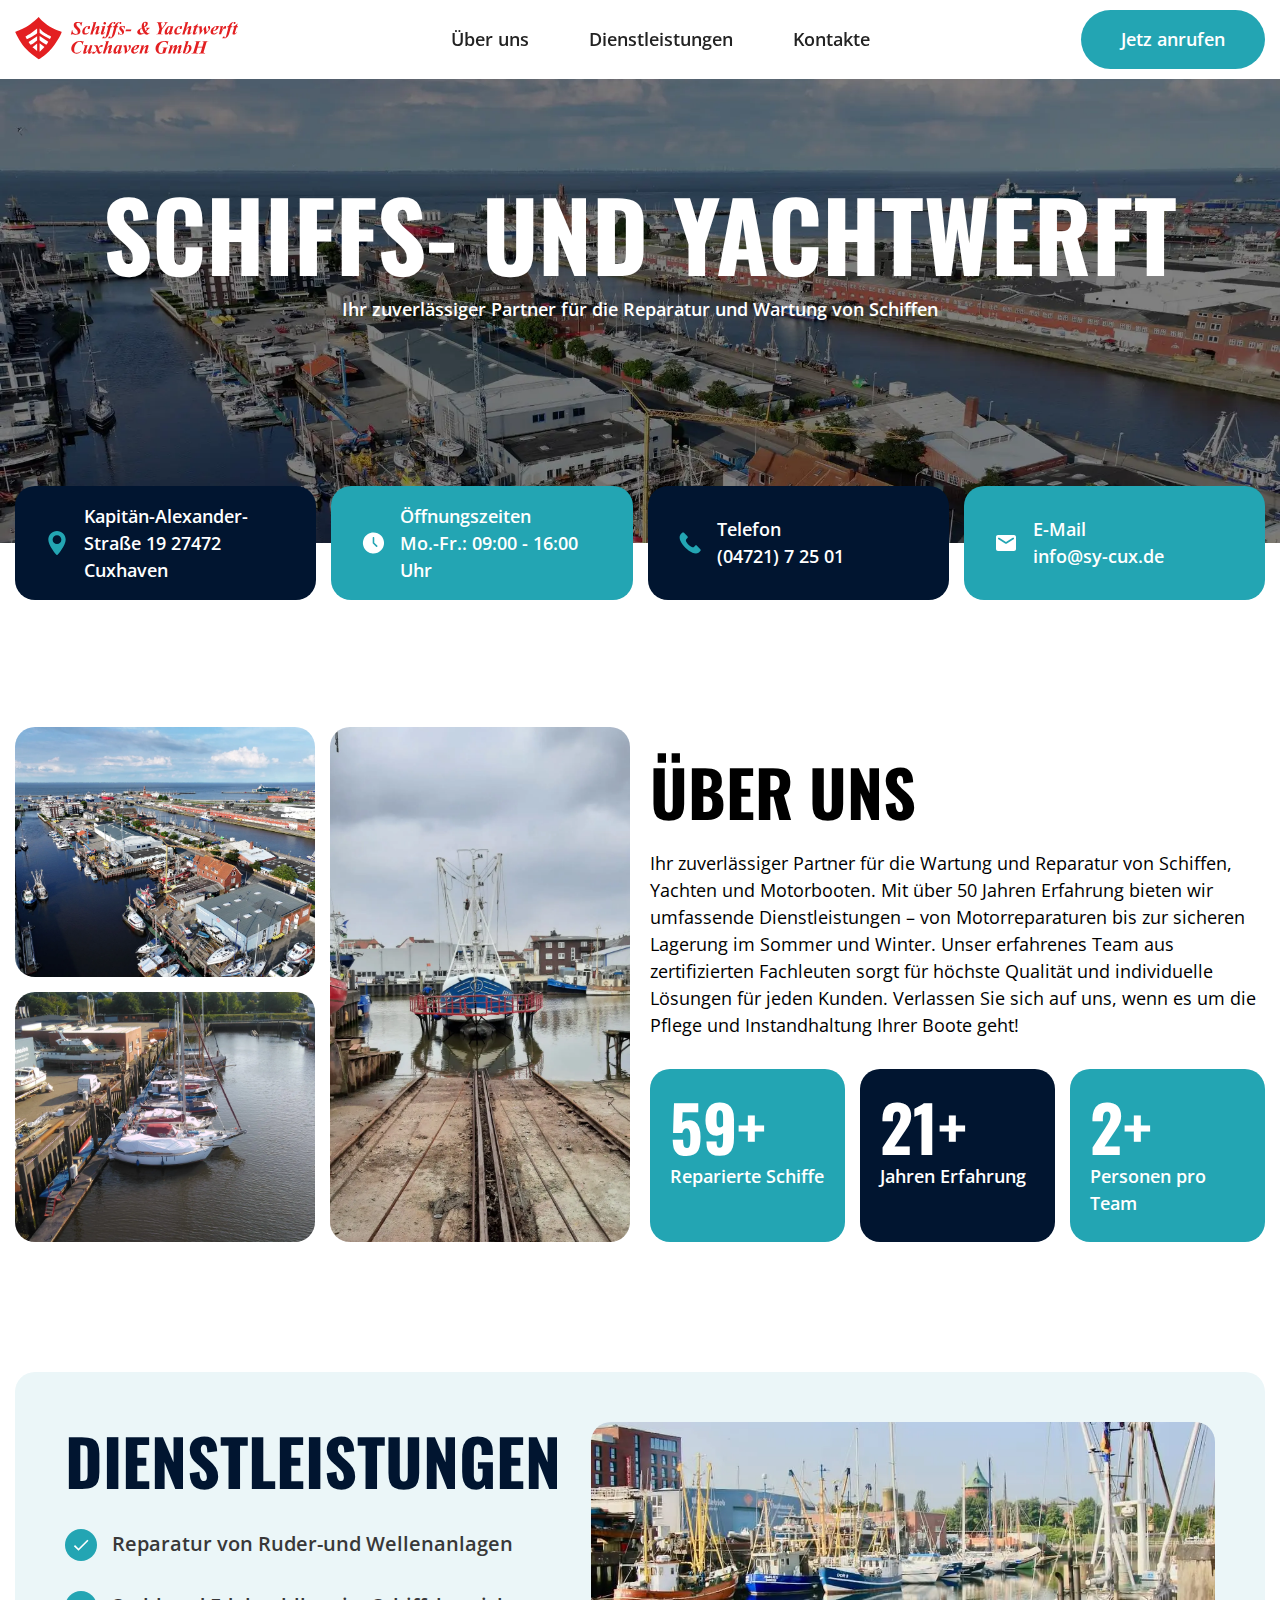
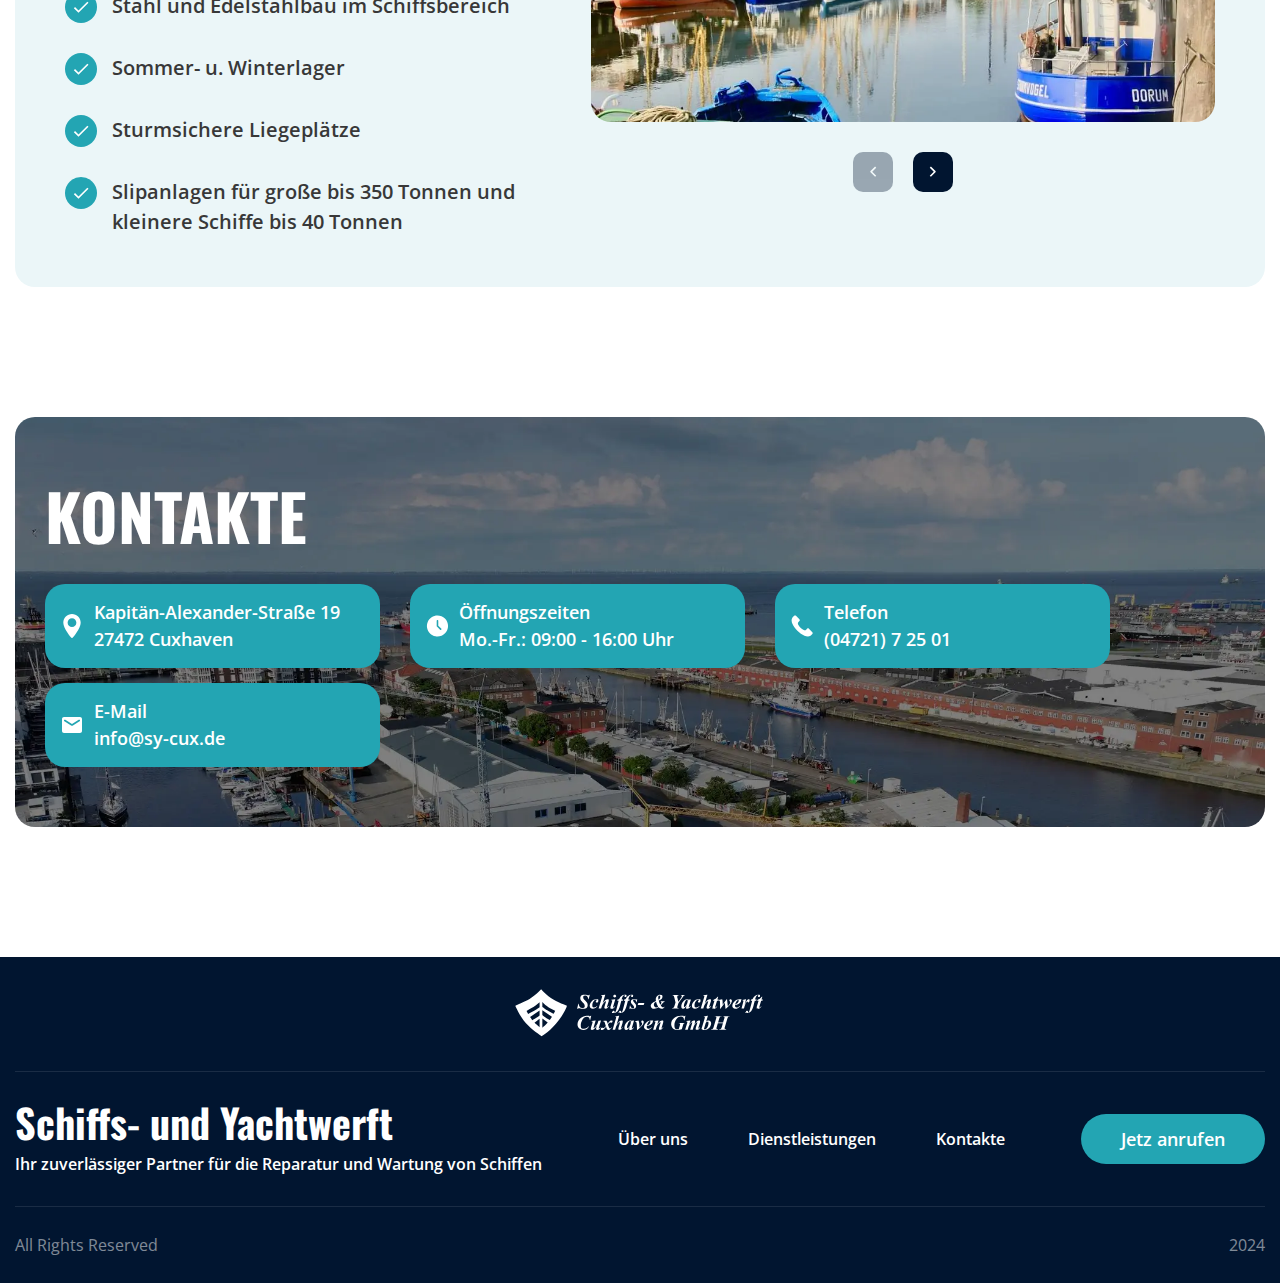
==== commit 1f872051: "Update index.html" ====
--- a/schiffs-undyachtwerft/index.html
+++ b/schiffs-undyachtwerft/index.html
@@ -59,7 +59,7 @@
 							<ul class="menu__list">
 								<li class="menu__item"><a href="#uberuns" class="menu__link">Über uns</a></li>
 								<li class="menu__item"><a href="#dienstleistungen" class="menu__link">Dienstleistungen</a></li>
-								<li class="menu__item"><a href="#kontakt" class="menu__link">Kontakt</a></li>
+								<li class="menu__item"><a href="#kontakt" class="menu__link">Kontakte</a></li>
 							</ul>
 						</nav>
 					</div>
@@ -328,7 +328,7 @@
 					<div class="additionalquestions__block">
 						<div class="additionalquestions__info">
 							<h2 class="additionalquestions__title">
-								Kontakten
+								Kontakte
 							</h2>
 							<ul class="additionalquestions__list">
 								<li class="additionalquestions__item">
@@ -455,7 +455,7 @@
 						<ul class="footer__list">
 							<li class="footer__item"><a href="#uberuns" class="footer__link">Über uns</a></li>
 							<li class="footer__item"><a href="#dienstleistungen" class="footer__link">Dienstleistungen</a></li>
-							<li class="footer__item"><a href="#kontakt" class="footer__link">Kontakt</a></li>
+							<li class="footer__item"><a href="#kontakt" class="footer__link">Kontakte</a></li>
 						</ul>
 						<a target="_blank" class="footer__linkcall" href="tel:+49472172501">Jetz anrufen</a>
 					</div>
@@ -474,4 +474,4 @@
 	<script src="js/app.min.js?_v=20250128132030"></script>
 </body>
 
-</html>+</html>
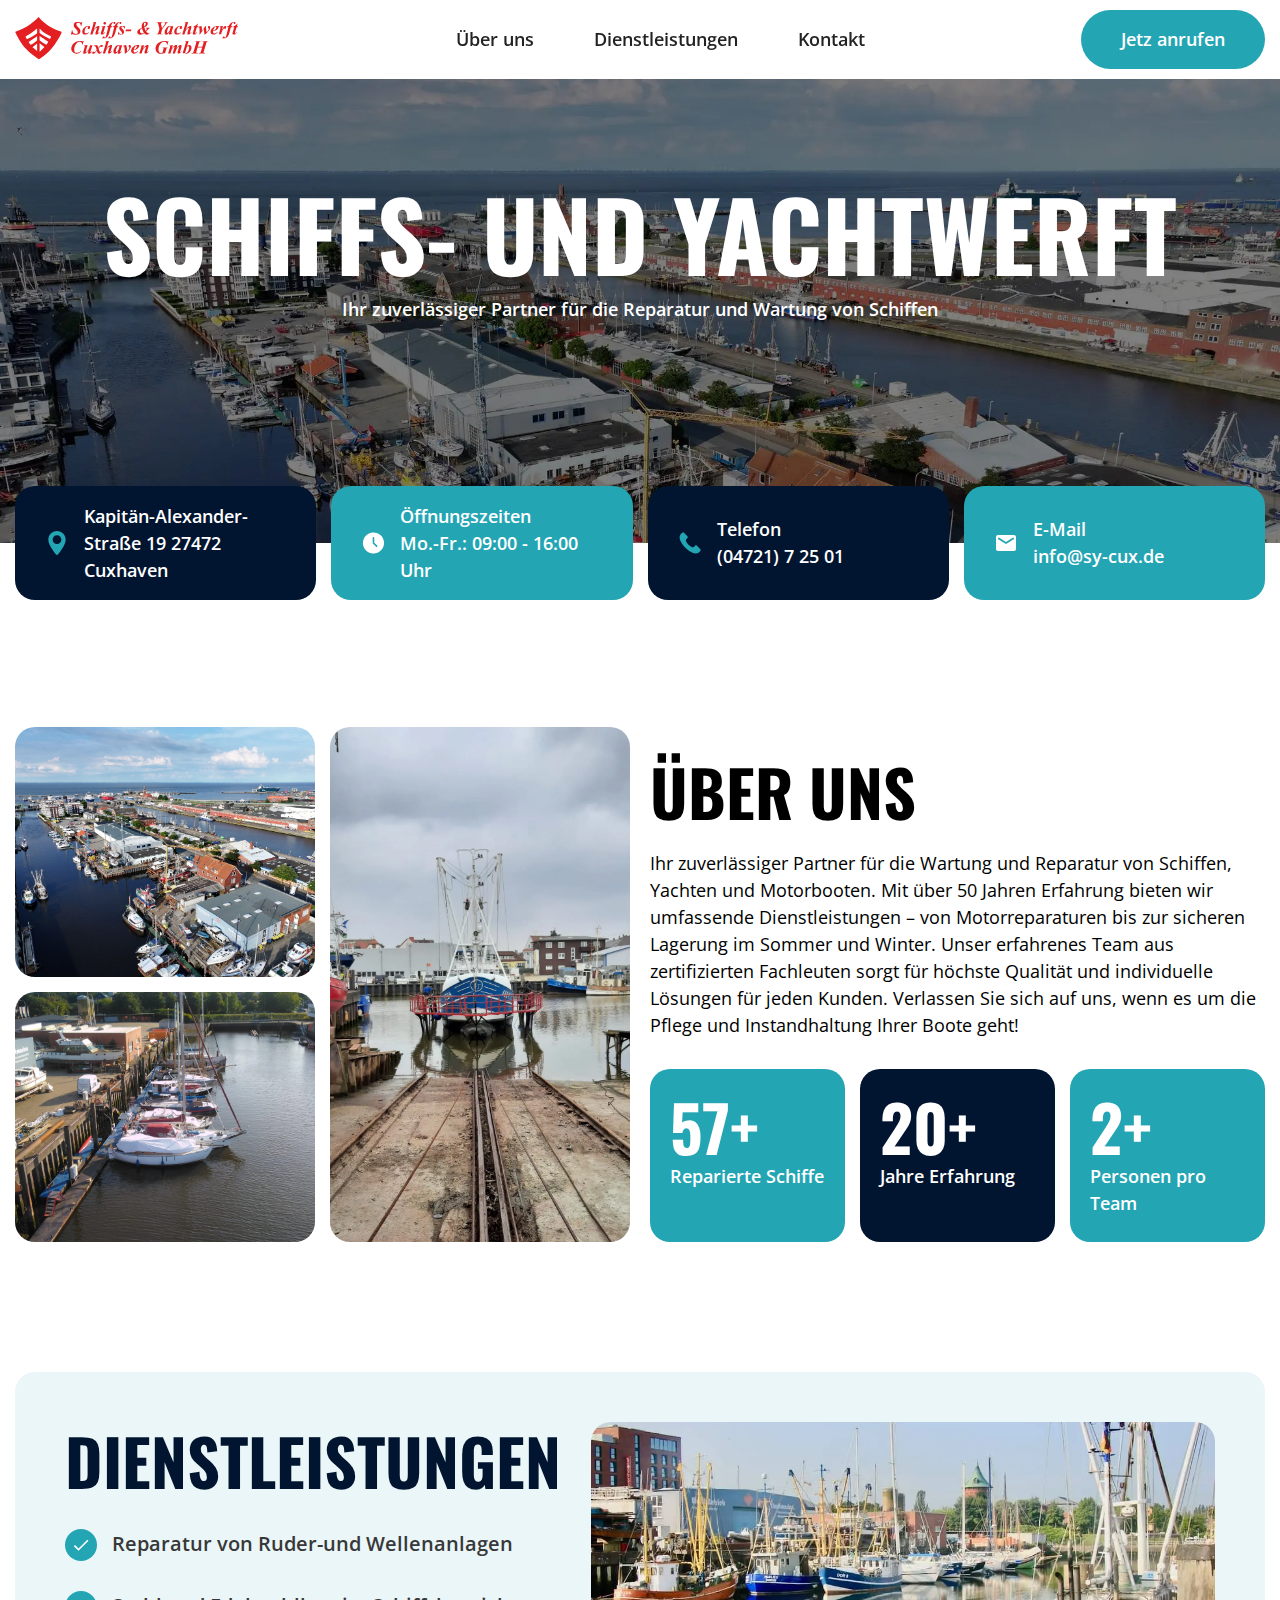
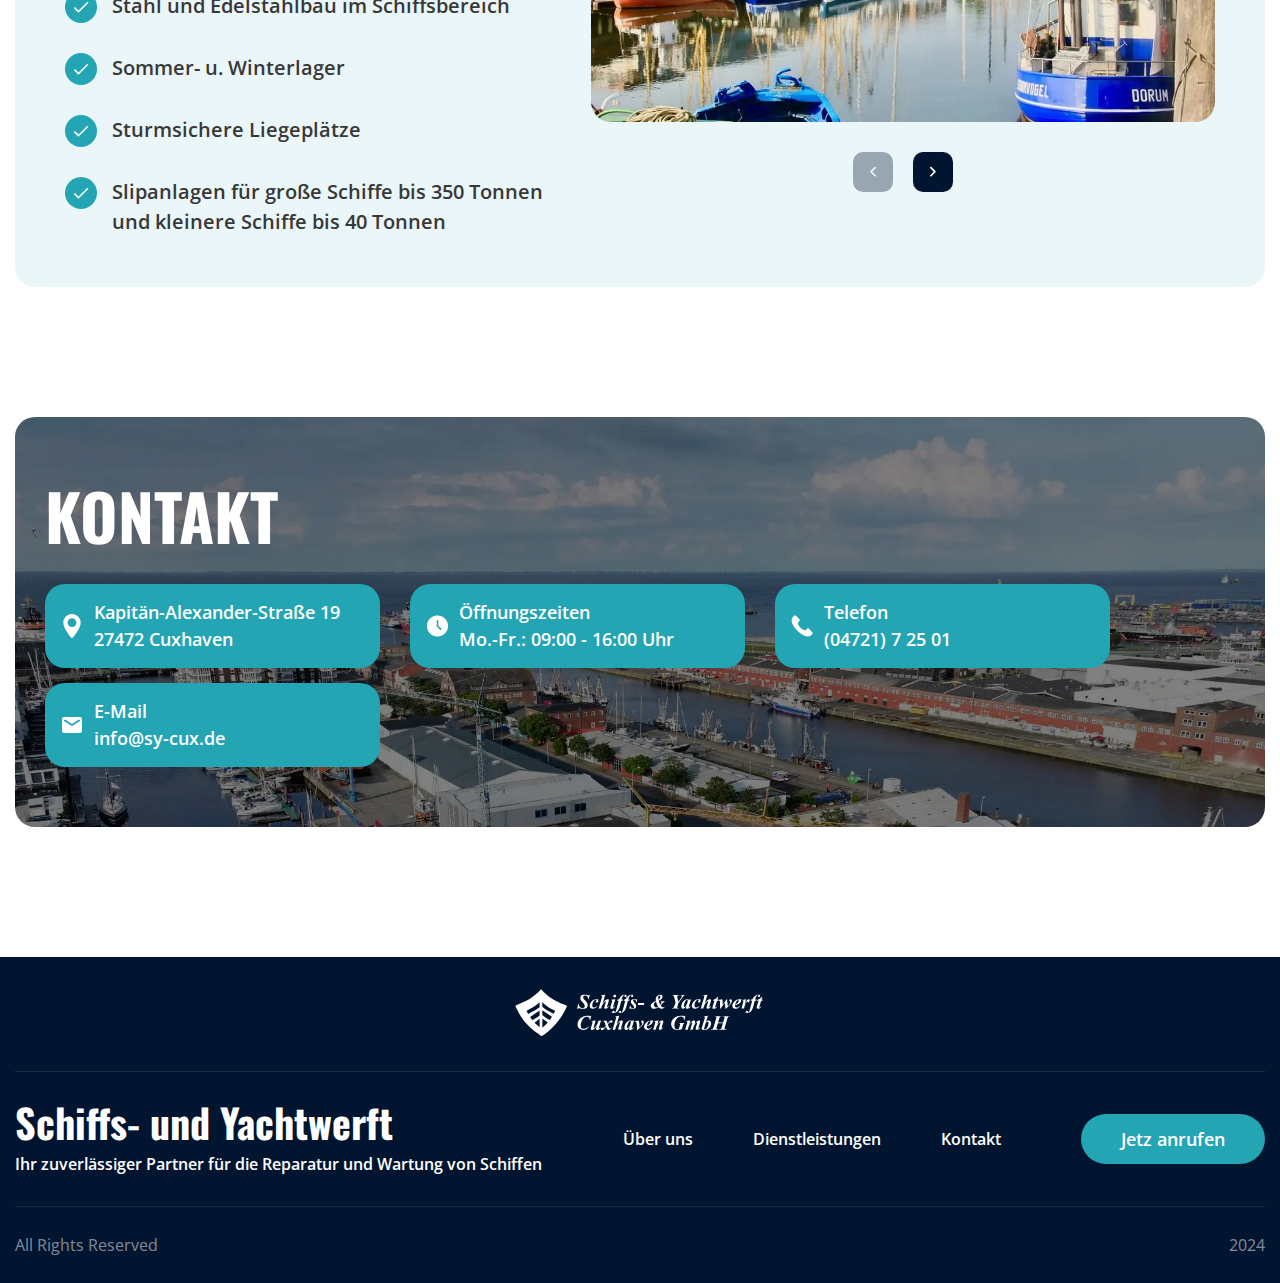
==== commit 9a730d01: "Update index.html" ====
--- a/schiffs-undyachtwerft/index.html
+++ b/schiffs-undyachtwerft/index.html
@@ -59,7 +59,7 @@
 							<ul class="menu__list">
 								<li class="menu__item"><a href="#uberuns" class="menu__link">Über uns</a></li>
 								<li class="menu__item"><a href="#dienstleistungen" class="menu__link">Dienstleistungen</a></li>
-								<li class="menu__item"><a href="#kontakt" class="menu__link">Kontakte</a></li>
+								<li class="menu__item"><a href="#kontakt" class="menu__link">Kontakt</a></li>
 							</ul>
 						</nav>
 					</div>
@@ -183,7 +183,7 @@
 									50
 								</div>
 								<div class="counters__text">
-									Jahren Erfahrung
+									Jahre Erfahrung
 								</div>
 							</div>
 							<div class="counters__block">
@@ -258,7 +258,7 @@
 										</svg>
 									</span>
 									<span class="services__span">
-										Slipanlagen für große bis 350 Tonnen und kleinere Schiffe bis 40 Tonnen
+										Slipanlagen für große Schiffe bis 350 Tonnen und kleinere Schiffe bis 40 Tonnen
 									</span>
 								</li>
 							</ul>
@@ -328,7 +328,7 @@
 					<div class="additionalquestions__block">
 						<div class="additionalquestions__info">
 							<h2 class="additionalquestions__title">
-								Kontakte
+								Kontakt
 							</h2>
 							<ul class="additionalquestions__list">
 								<li class="additionalquestions__item">
@@ -455,7 +455,7 @@
 						<ul class="footer__list">
 							<li class="footer__item"><a href="#uberuns" class="footer__link">Über uns</a></li>
 							<li class="footer__item"><a href="#dienstleistungen" class="footer__link">Dienstleistungen</a></li>
-							<li class="footer__item"><a href="#kontakt" class="footer__link">Kontakte</a></li>
+							<li class="footer__item"><a href="#kontakt" class="footer__link">Kontakt</a></li>
 						</ul>
 						<a target="_blank" class="footer__linkcall" href="tel:+49472172501">Jetz anrufen</a>
 					</div>
